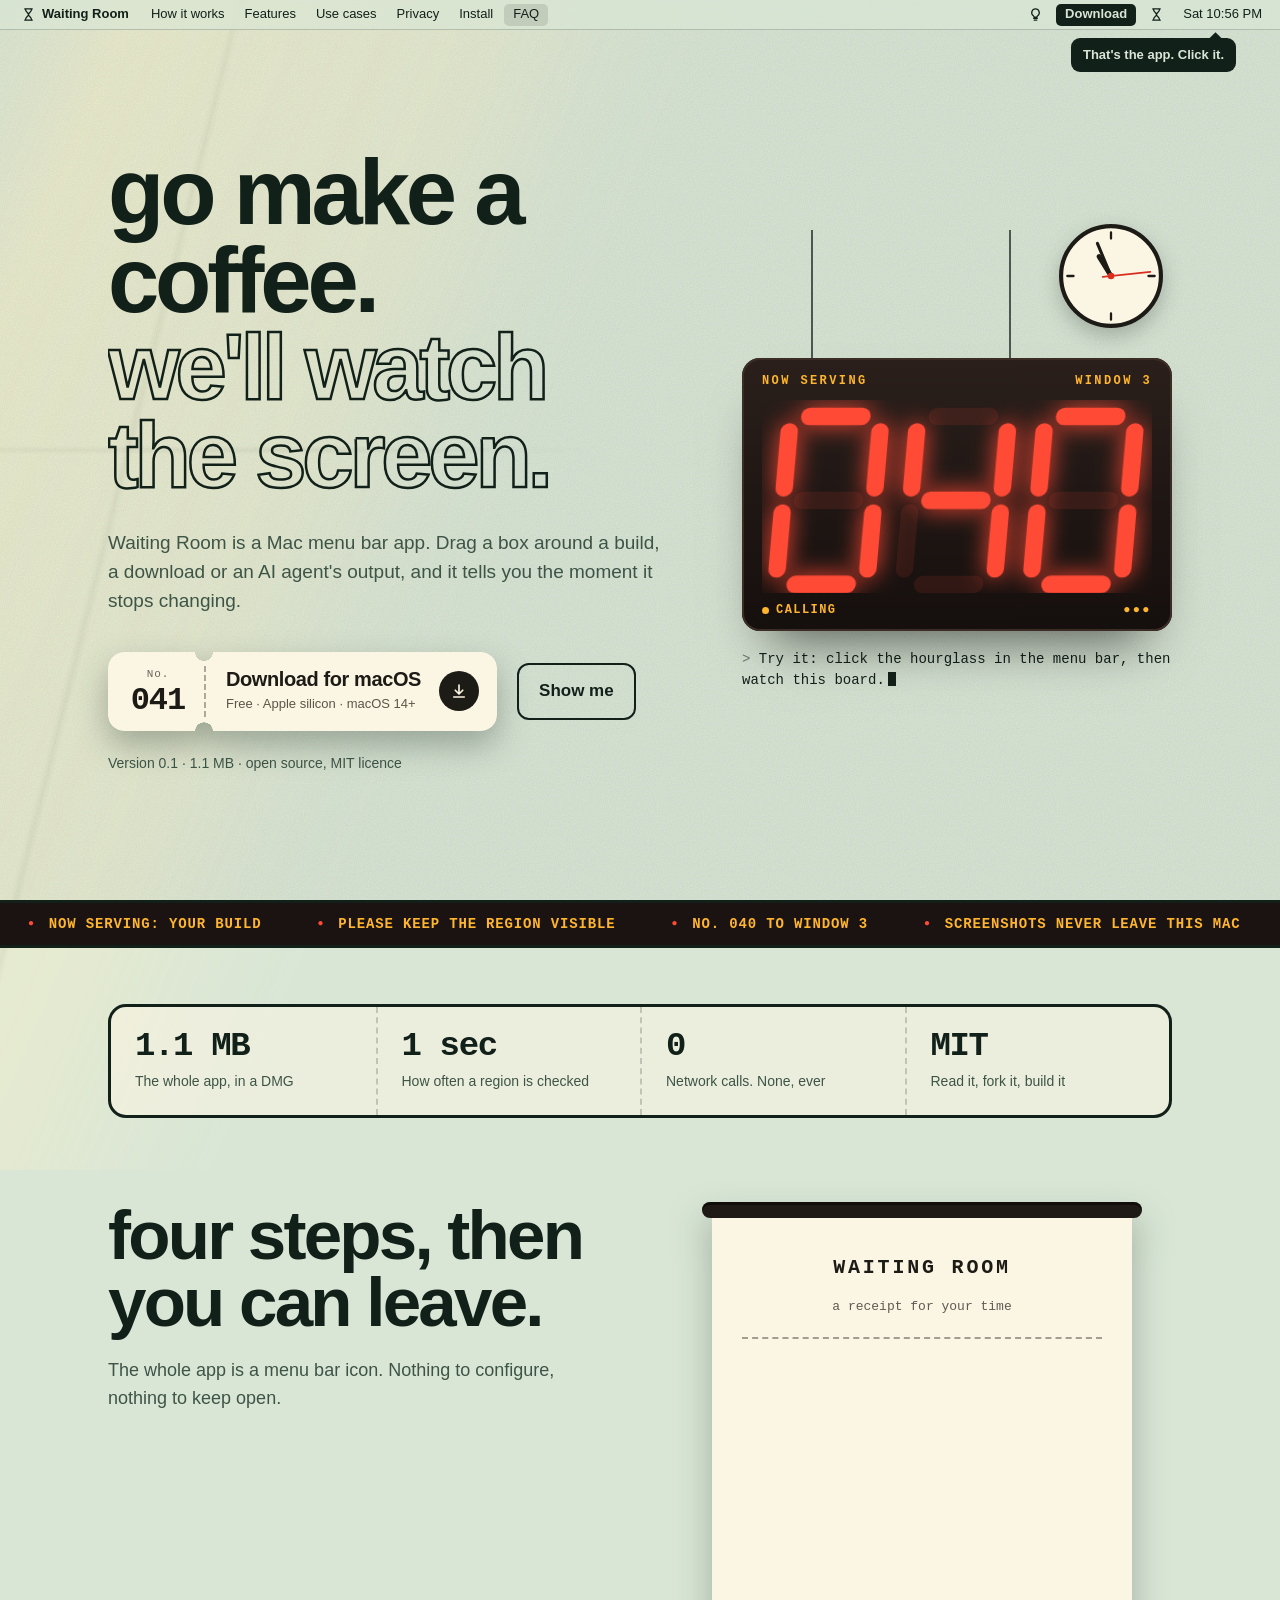
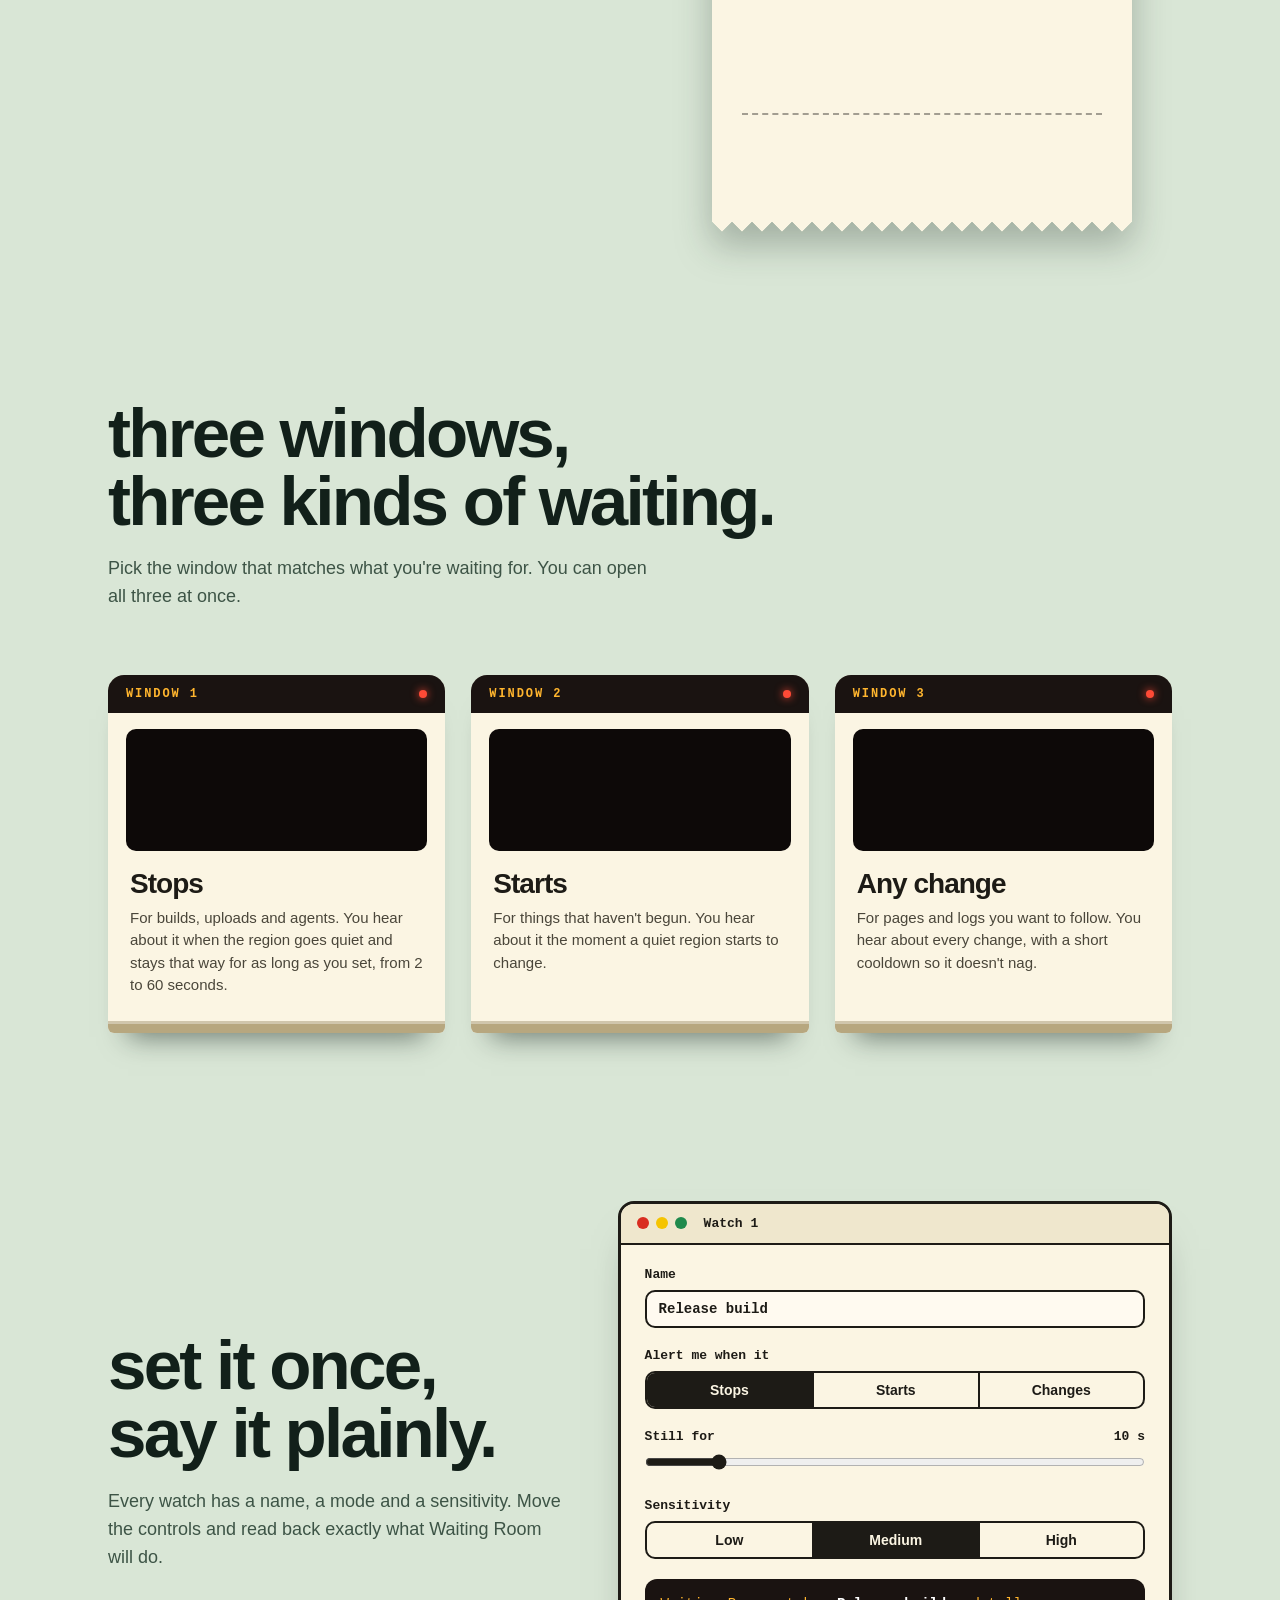
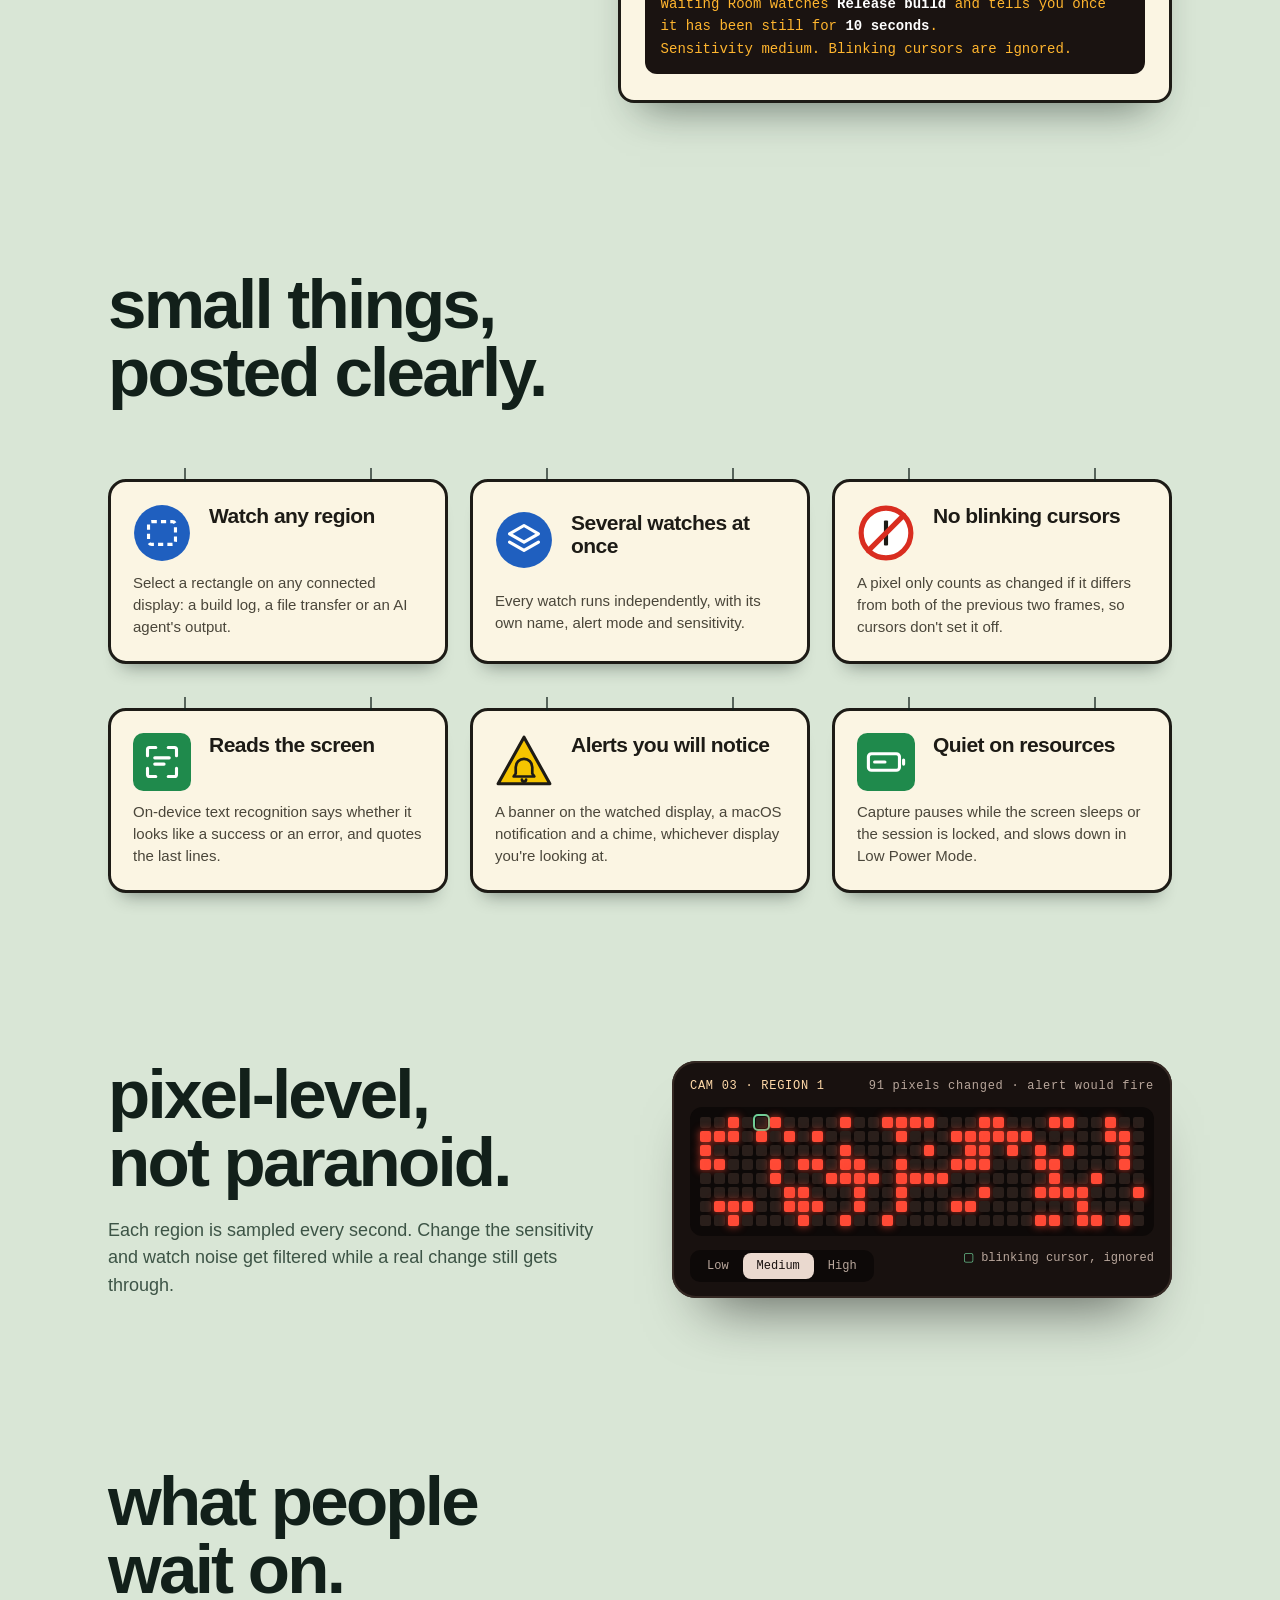
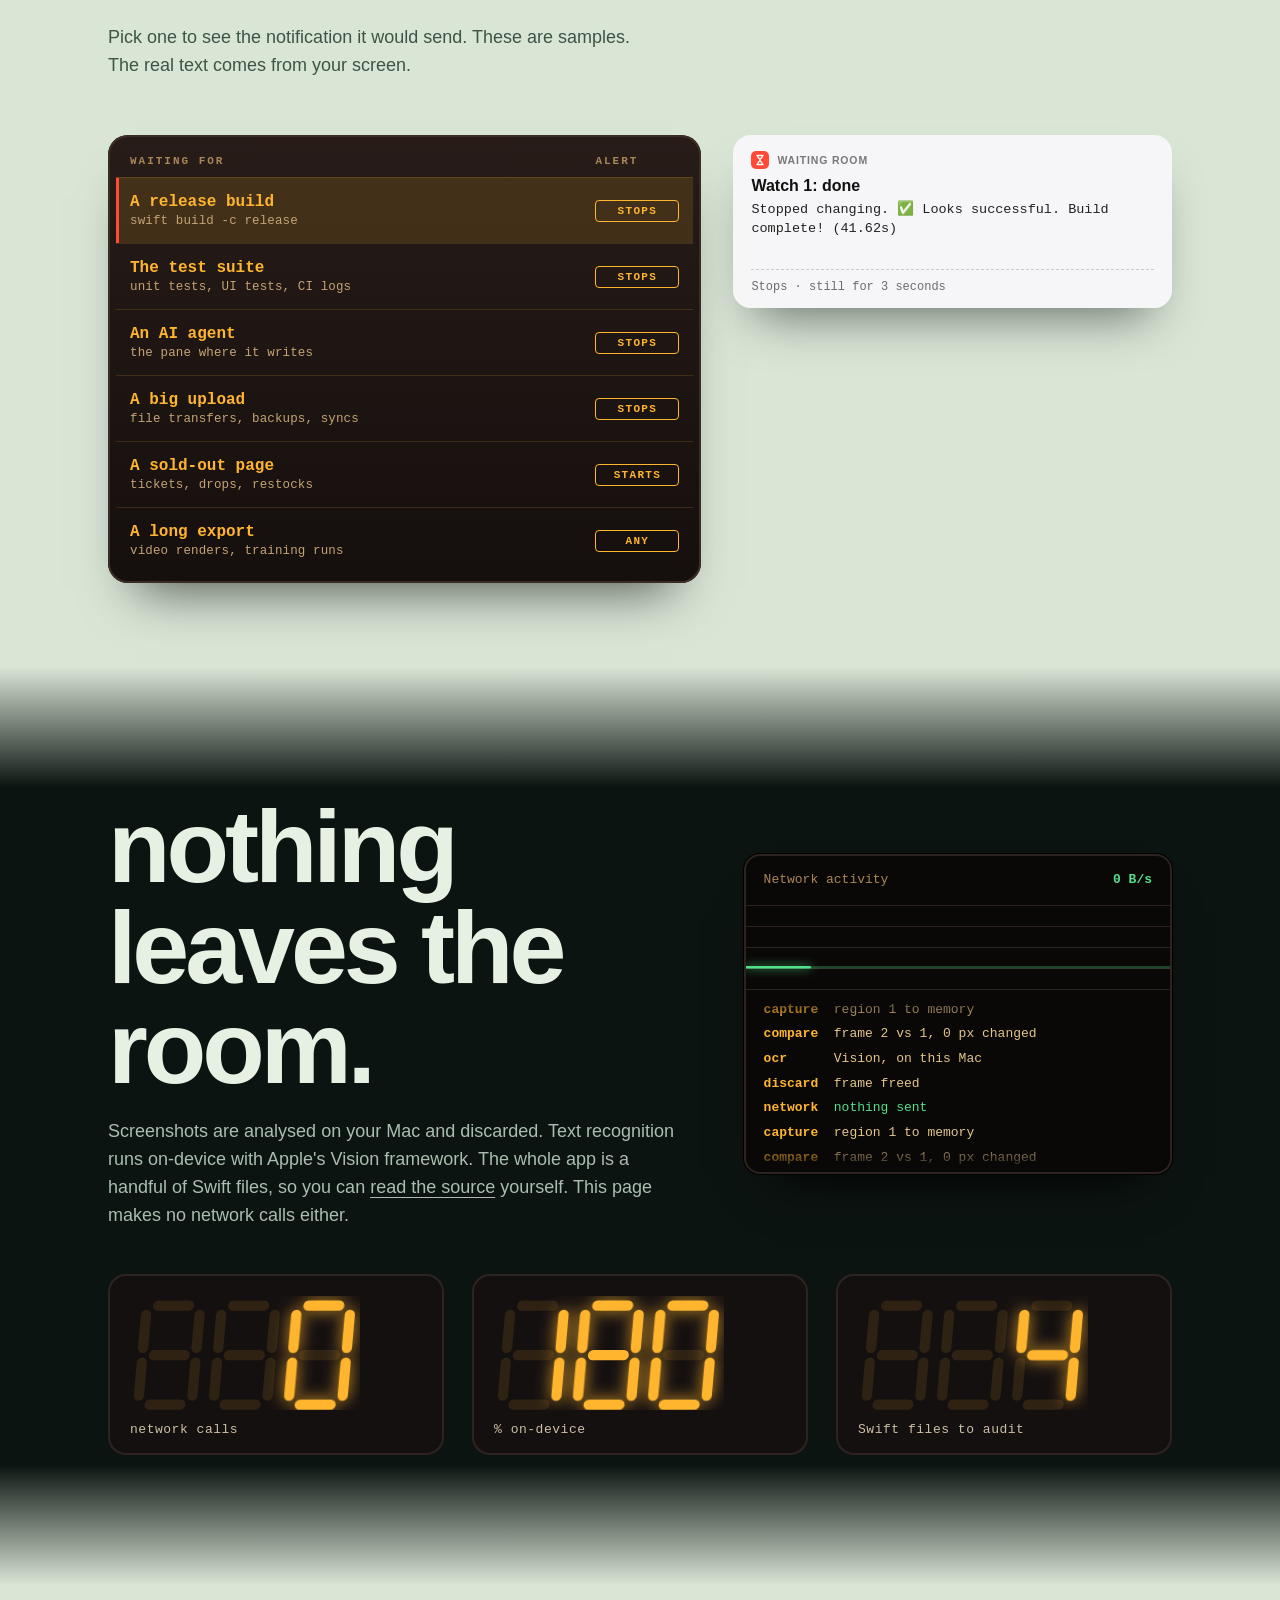
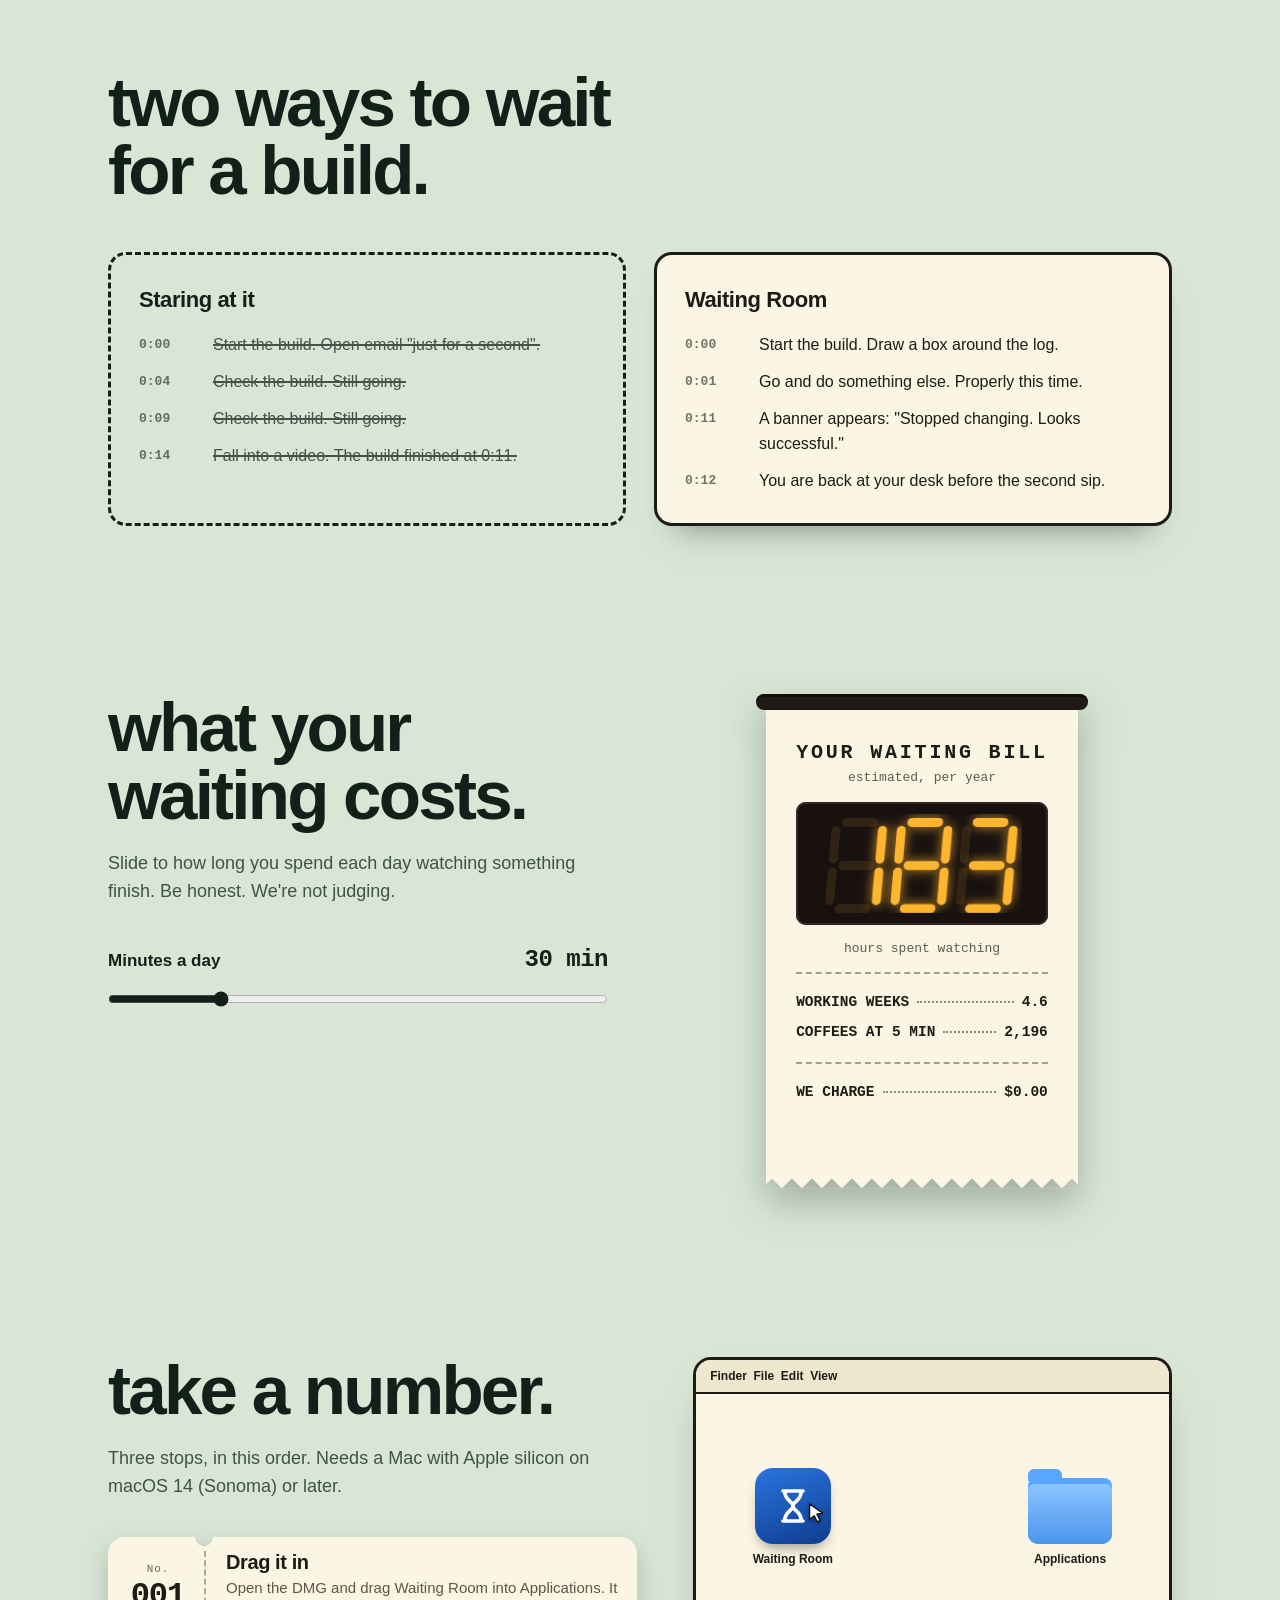
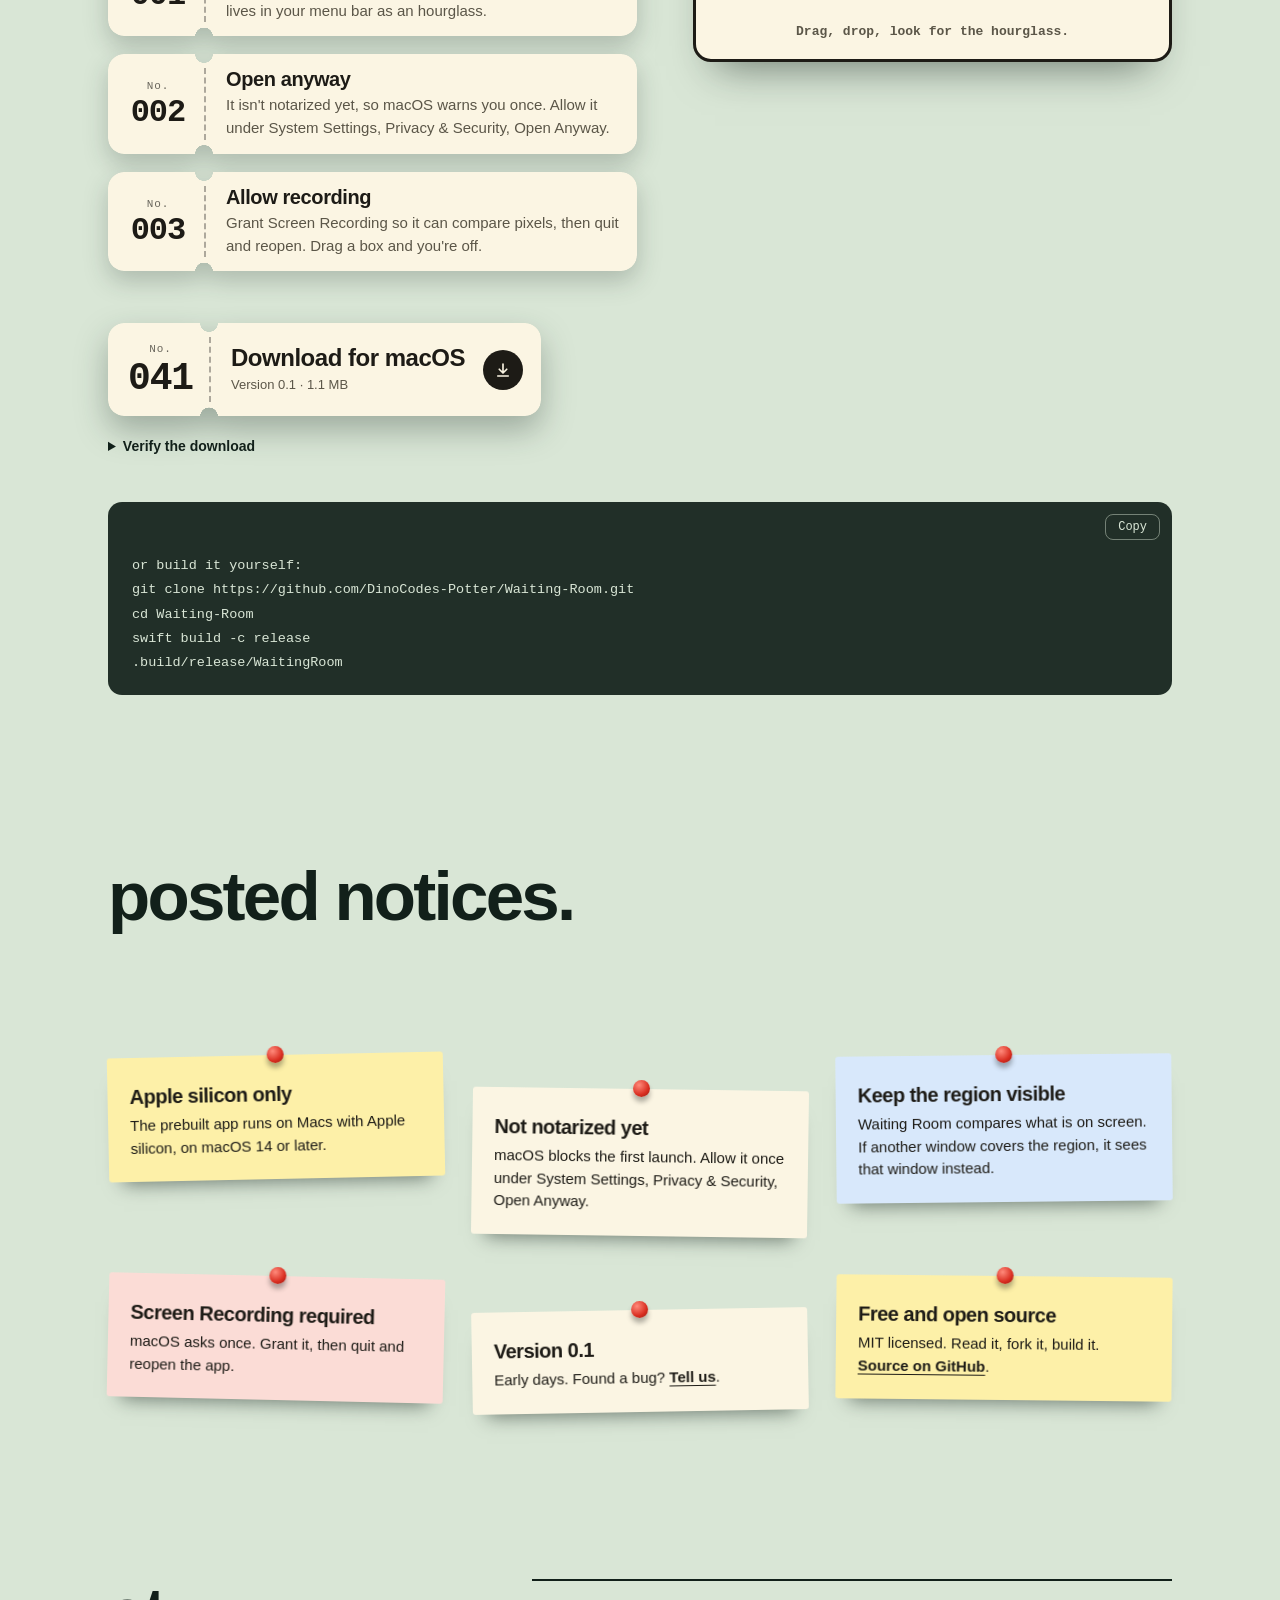
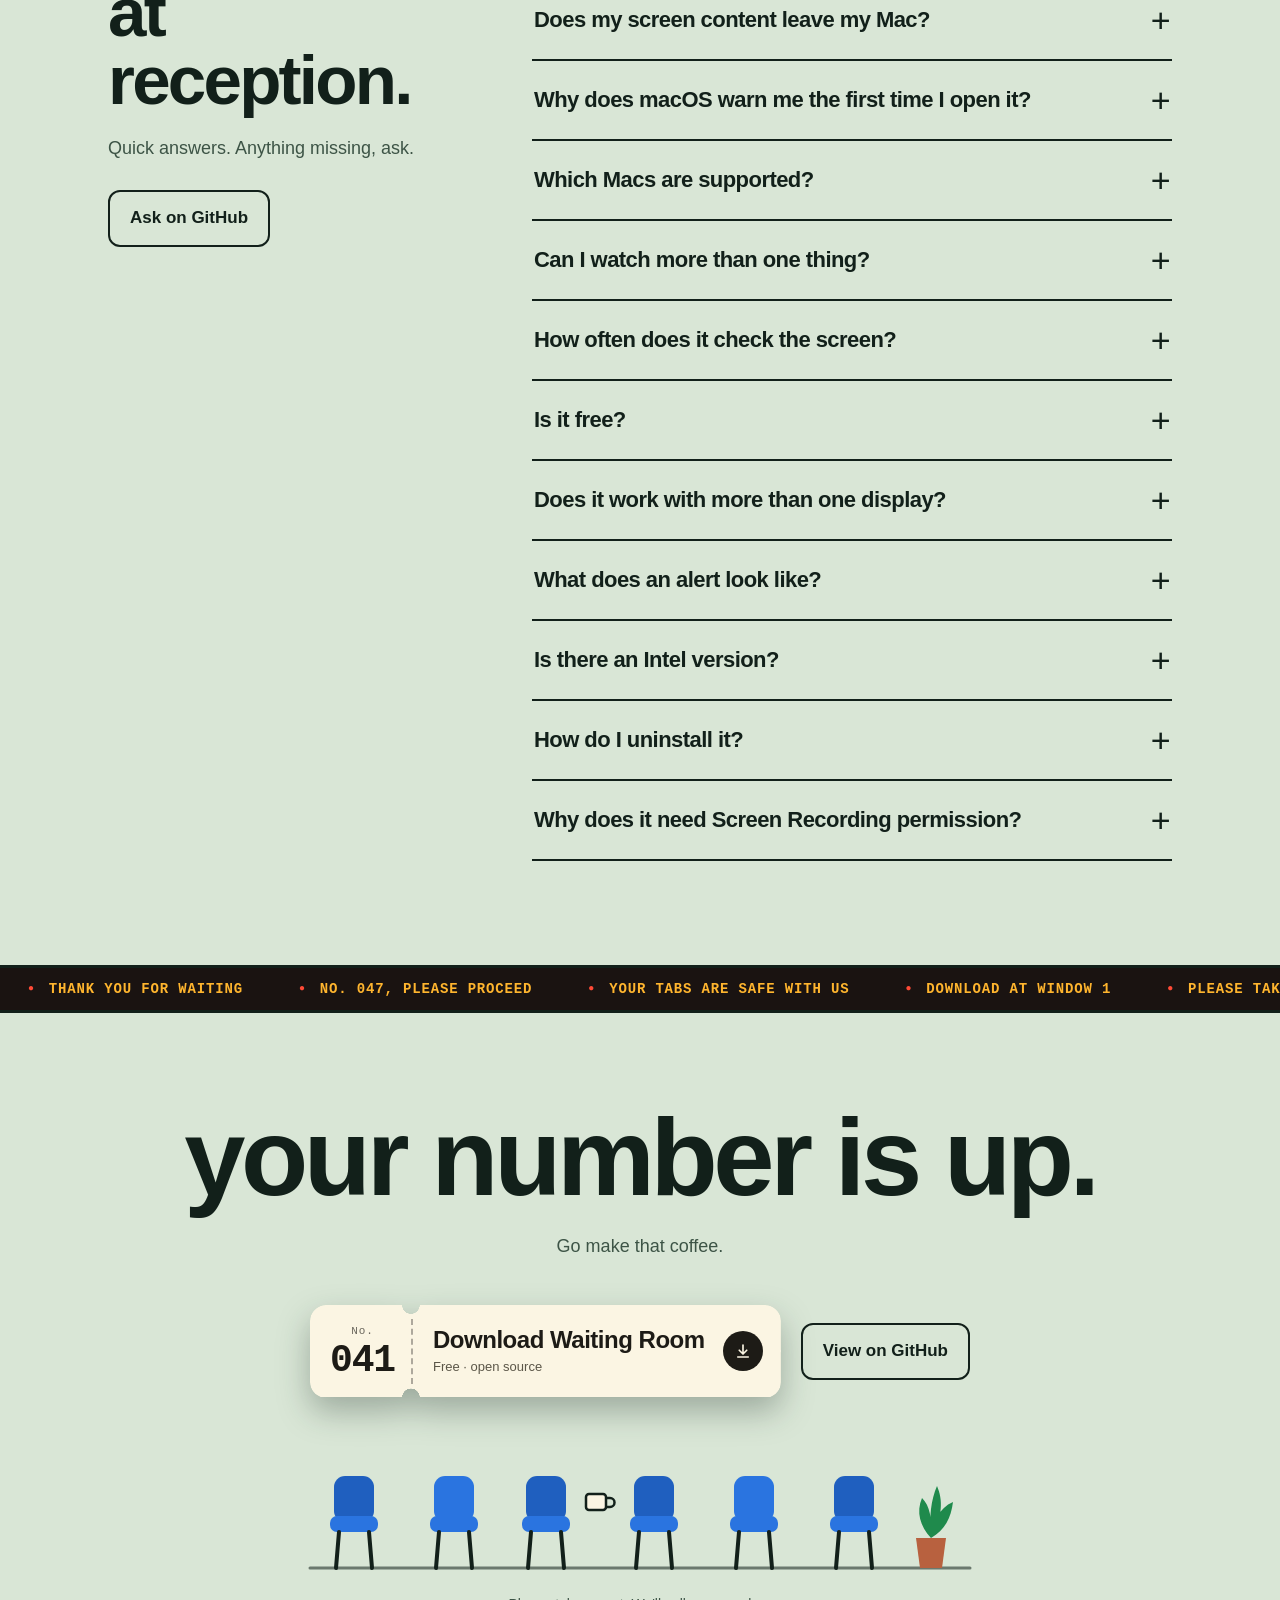
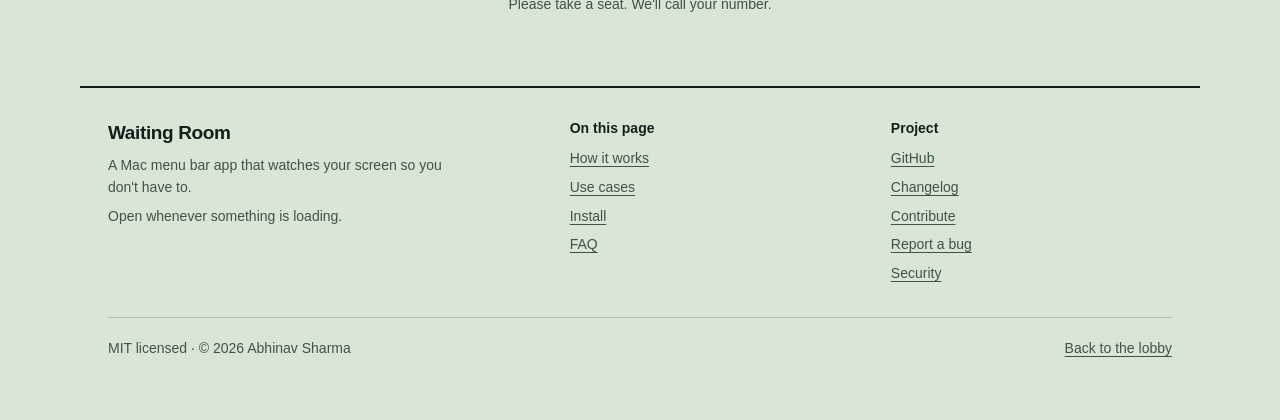
==== website/index.html @ da097191 "Website: tighter spacing, install and privacy animations, scroll reveals, dust motes, FAQ side layou" ====
<!DOCTYPE html>
<html lang="en">
<head>
<meta charset="utf-8">
<meta name="viewport" content="width=device-width, initial-scale=1, viewport-fit=cover">
<title>Waiting Room: a Mac app that watches your screen so you don't have to</title>
<meta name="description" content="Waiting Room is a macOS menu bar app. Drag a box around a build, a download or an AI agent's output and it tells you the moment it stops changing. Free, open source and fully on-device.">
<meta name="theme-color" content="#d9e6d6">
<meta property="og:title" content="Waiting Room">
<meta property="og:description" content="Go make a coffee. We'll watch the screen.">
<meta property="og:type" content="website">
<meta property="og:url" content="https://dinocodes-potter.github.io/Waiting-Room/">
<meta name="twitter:card" content="summary">
<link rel="icon" href="favicon.svg" type="image/svg+xml">
<script>var d=document.documentElement,l;d.classList.add('js');try{l=localStorage.getItem('wr-lights')}catch(e){}if(!l)l=matchMedia('(prefers-color-scheme: dark)').matches?'off':'on';d.dataset.lights=l</script>
<style>
/* ------------------------------------------------------------------
   Waiting Room. The page is a waiting room: menu bar on top, a board
   on the wall, a ticket to take. System fonts only, nothing external.
------------------------------------------------------------------- */
:root{
  --sans:"Helvetica Neue",Helvetica,Arial,system-ui,sans-serif;
  --mono:ui-monospace,"SF Mono",Menlo,Consolas,monospace;
  --paper:#fbf5e3;--paper-ink:#1d1b16;--panel:#1a1311;
  --led:#ff4a36;--amber:#ffb52e;
  --red:#d92d20;--blue:#1f5fbf;--green:#1f8a4c;--yellow:#f5c400;
  --wall:#d9e6d6;--wall2:#c9dcc6;--ink:#12201a;--mut:#3d5446;--line:rgba(18,32,26,.2);--night:#0c1411;
  color-scheme:light;
}
:root[data-lights="off"]{--wall:#0f1914;--wall2:#15231c;--ink:#e6f0e3;--mut:#a3b8aa;--line:rgba(230,240,227,.2);--night:#080e0b;color-scheme:dark}
*{box-sizing:border-box;margin:0}
[hidden]{display:none!important}
html{scroll-behavior:smooth;scroll-padding-top:56px}
body{background:var(--wall);color:var(--ink);font:400 17px/1.55 var(--sans);-webkit-font-smoothing:antialiased;overflow-x:hidden;transition:background .7s ease,color .7s ease}
a{color:inherit;text-decoration:none}
button{font:inherit;color:inherit}
:focus-visible{outline:3px solid var(--blue);outline-offset:3px;border-radius:6px}
:root[data-lights="off"] :focus-visible{outline-color:var(--amber)}
.wrap{max-width:1120px;margin:0 auto;padding:0 28px}
.mono{font-family:var(--mono)}
main{position:relative;z-index:1}
.skip{position:absolute;left:12px;top:-60px;z-index:2000;background:var(--ink);color:var(--wall);padding:10px 14px;border-radius:8px}
.skip:focus{top:40px}

/* daylight drifting across the wall as you scroll */
.sun{position:fixed;left:-30%;top:-30%;width:160%;height:160%;z-index:0;pointer-events:none;opacity:.85;will-change:transform;
  transform:translate3d(var(--sx,-30vw),var(--sy,0),0) skewX(-14deg);
  background:linear-gradient(100deg,transparent 30%,rgba(255,243,196,.55) 42%,rgba(255,243,196,.34) 58%,transparent 70%),
             linear-gradient(90deg,transparent 49.7%,rgba(18,32,26,.1) 50%,transparent 50.3%),
             linear-gradient(0deg,transparent 49.7%,rgba(18,32,26,.1) 50%,transparent 50.3%);
  -webkit-mask-image:linear-gradient(100deg,transparent 30%,#000 42%,#000 58%,transparent 70%);mask-image:linear-gradient(100deg,transparent 30%,#000 42%,#000 58%,transparent 70%);
  transition:opacity .7s}
:root[data-lights="off"] .sun{opacity:0}

/* ---------- menu bar (the site header is a Mac menu bar) ---------- */
.mbar{position:fixed;inset:0 0 auto;z-index:900;height:calc(30px + env(safe-area-inset-top,0px));padding:env(safe-area-inset-top,0px) 12px 0;display:flex;align-items:center;justify-content:space-between;gap:12px;font-size:13px;
  background:color-mix(in srgb,var(--wall) 74%,transparent);-webkit-backdrop-filter:blur(18px) saturate(1.4);backdrop-filter:blur(18px) saturate(1.4);border-bottom:1px solid var(--line);transition:background .7s}
.mbar__l,.mbar__r{display:flex;align-items:center;gap:4px}
.mbar__nav{display:flex;gap:2px}
.mbar a,.mbar button{display:inline-flex;align-items:center;gap:6px;height:22px;padding:0 9px;border:0;border-radius:5px;background:none;cursor:pointer;white-space:nowrap}
.mbar a:hover,.mbar button:hover{background:color-mix(in srgb,var(--ink) 12%,transparent)}
.mbar a.act{background:color-mix(in srgb,var(--ink) 12%,transparent)}
.mbar b{font-weight:700}
.mbar svg{width:15px;height:15px;fill:none;stroke:currentColor;stroke-width:2;stroke-linecap:round;stroke-linejoin:round}
.mbar .mbar__dl{background:var(--ink);color:var(--wall);font-weight:600}
.mbar .mbar__dl:hover{background:var(--ink);opacity:.86}
.mbar time{padding:0 6px;font-variant-numeric:tabular-nums}
.mbx{position:relative}
.mbx.ring{animation:ring 1.6s ease-out infinite}
@keyframes ring{0%{box-shadow:0 0 0 0 rgba(217,45,32,.6)}100%{box-shadow:0 0 0 14px rgba(217,45,32,0)}}
.mbx .badge{position:absolute;right:3px;top:2px;width:7px;height:7px;border-radius:50%;background:var(--led);display:none}
.mbx.alert .badge{display:block;animation:pulse 1s ease-in-out 4}
@keyframes pulse{50%{transform:scale(1.7);opacity:.5}}
.tip{position:fixed;z-index:899;top:38px;right:44px;background:var(--ink);color:var(--wall);font-size:13px;font-weight:600;padding:7px 12px;border-radius:9px;pointer-events:none;animation:bob 1.7s ease-in-out infinite;max-width:calc(100vw - 24px)}
.tip::before{content:"";position:absolute;right:16px;top:-4px;width:9px;height:9px;background:var(--ink);transform:rotate(45deg)}
@keyframes bob{50%{transform:translateY(4px)}}

/* ---------- hero ---------- */
.hero{position:relative;min-height:100svh;display:flex;align-items:center;padding:96px 0 72px}
.hero__grid{display:grid;grid-template-columns:minmax(0,1.12fr) minmax(0,.88fr);gap:56px;align-items:center;width:100%}
h1{font-weight:800;font-size:clamp(46px,7.2vw,104px);line-height:.95;letter-spacing:-.045em}
.ln{display:block;overflow:hidden;padding-bottom:.14em;margin-bottom:-.14em}
.ln>span{display:block;transform:translateY(108%);animation:lnUp 1.05s cubic-bezier(.2,.7,.1,1) .1s forwards}
.ln:nth-child(2)>span{animation-delay:.28s;-webkit-text-stroke:2.5px var(--ink);color:transparent;padding-right:.05em}
@supports not (-webkit-text-stroke:1px #000){.ln:nth-child(2)>span{color:var(--mut)}}
@keyframes lnUp{to{transform:none}}
.lead{max-width:30em;margin-top:28px;font-size:19px;color:var(--mut)}
.hero__cta{display:flex;flex-wrap:wrap;gap:18px 20px;align-items:center;margin-top:36px}
.fine{margin-top:22px;font-size:14px;color:var(--mut)}
.btn{display:inline-flex;align-items:center;gap:8px;padding:13px 20px;border-radius:12px;border:2px solid var(--ink);background:transparent;font-weight:600;cursor:pointer;transition:background .2s,color .2s,transform .2s}
.btn:hover{background:var(--ink);color:var(--wall);transform:translateY(-1px)}

/* the ticket: the download button */
.ticket{position:relative;display:inline-flex;align-items:stretch;color:var(--paper-ink);filter:drop-shadow(0 14px 16px rgba(18,32,26,.3));transition:transform .35s cubic-bezier(.2,.8,.2,1);text-align:left}
a.ticket:hover{transform:translateY(-3px) rotate(-.7deg)}
a.ticket:active{transform:translateY(0) scale(.98)}
.ticket__stub,.ticket__main{position:relative;background:var(--paper)}
.ticket__stub{display:grid;align-content:center;justify-items:center;gap:2px;min-width:96px;padding:14px 16px 14px 20px;border-radius:16px 0 0 16px;font-family:var(--mono);
  -webkit-mask:radial-gradient(circle 9px at 100% 0,#0000 97%,#000) top/100% 51% no-repeat,radial-gradient(circle 9px at 100% 100%,#0000 97%,#000) bottom/100% 51% no-repeat;
  mask:radial-gradient(circle 9px at 100% 0,#0000 97%,#000) top/100% 51% no-repeat,radial-gradient(circle 9px at 100% 100%,#0000 97%,#000) bottom/100% 51% no-repeat}
.ticket__stub small{font-size:11px;letter-spacing:.08em;opacity:.65}
.ticket__stub b{font-size:32px;line-height:1;letter-spacing:-.03em;font-weight:700}
.ticket__main{display:flex;align-items:center;gap:18px;padding:14px 18px 14px 22px;border-radius:0 16px 16px 0;
  -webkit-mask:radial-gradient(circle 9px at 0 0,#0000 97%,#000) top/100% 51% no-repeat,radial-gradient(circle 9px at 0 100%,#0000 97%,#000) bottom/100% 51% no-repeat;
  mask:radial-gradient(circle 9px at 0 0,#0000 97%,#000) top/100% 51% no-repeat,radial-gradient(circle 9px at 0 100%,#0000 97%,#000) bottom/100% 51% no-repeat}
.ticket__main::before{content:"";position:absolute;left:0;top:14px;bottom:14px;border-left:2px dashed rgba(29,27,22,.35)}
.ticket__main strong{display:block;font-size:20px;line-height:1.15;font-weight:700;letter-spacing:-.02em}
.ticket__main small{display:block;margin-top:3px;font-size:13px;color:#5b5648}
.ticket__go{flex:none;width:40px;height:40px;border-radius:50%;background:var(--paper-ink);color:var(--paper);display:grid;place-items:center;transition:transform .3s}
a.ticket:hover .ticket__go{transform:translateX(3px)}
.ticket__go svg{width:18px;height:18px;fill:none;stroke:currentColor;stroke-width:2.2;stroke-linecap:round;stroke-linejoin:round}
.ticket.torn .ticket__stub{animation:tear 1.1s cubic-bezier(.3,.7,.3,1) forwards}
@keyframes tear{0%{transform:none;opacity:1}35%{transform:translate(-10px,6px) rotate(-6deg)}100%{transform:translate(-46px,70px) rotate(-22deg);opacity:0}}
.ticket.fresh .ticket__stub{animation:fresh .6s ease both}
@keyframes fresh{from{opacity:0;transform:translateX(24px)}to{opacity:1;transform:none}}
.ticket--lg strong{font-size:24px}
.ticket--lg .ticket__stub b{font-size:38px}
.ticket--lg .ticket__stub,.ticket--lg .ticket__main{padding-top:18px;padding-bottom:18px}
.ticket--static{filter:drop-shadow(0 10px 12px rgba(18,32,26,.22))}

/* the room: clock and the Now Serving board */
.room{position:relative;padding-top:128px;max-width:430px;margin-left:auto;width:100%}
.cords{position:absolute;inset:0 0 auto;height:130px;pointer-events:none}
.cords i{position:absolute;top:0;bottom:-2px;width:2px;background:color-mix(in srgb,var(--ink) 70%,transparent)}
.cords i:nth-child(1){left:16%}.cords i:nth-child(2){left:62%}
.clock{position:absolute;right:2%;top:-6px;width:104px;height:104px;filter:drop-shadow(0 8px 10px rgba(18,32,26,.25))}
.clock .hand{transform-box:view-box;transform-origin:50px 50px}
#hs{transition:transform .25s cubic-bezier(.4,2.2,.5,1)}
.board{position:relative;padding:16px 20px 14px;border-radius:18px;background:linear-gradient(#2a1f1b,#150f0d);box-shadow:0 34px 50px -26px rgba(0,0,0,.6),inset 0 0 0 2px #3b2c26,inset 0 2px 0 rgba(255,255,255,.08);color:var(--amber);transition:box-shadow .7s}
:root[data-lights="off"] .board{box-shadow:0 0 90px -10px rgba(255,74,54,.45),0 34px 50px -26px rgba(0,0,0,.8),inset 0 0 0 2px #3b2c26}
.board__row{display:flex;justify-content:space-between;align-items:center;font:600 12px var(--mono);letter-spacing:.2em}
.board .seg{display:block;width:100%;margin:12px 0 10px}
.board__state{display:inline-flex;align-items:center;gap:7px;letter-spacing:.12em}
.board__state i{width:7px;height:7px;border-radius:50%;background:var(--amber);opacity:.35}
.board.live .board__state i{opacity:1;animation:pulse2 .9s ease-in-out infinite}
@keyframes pulse2{50%{opacity:.25}}
.seg rect{fill:var(--led);opacity:.11;transition:opacity .06s}
.seg rect.on{opacity:1;filter:drop-shadow(0 0 6px var(--led))}
.coach{margin-top:18px;min-height:3.2em;font:500 14px/1.5 var(--mono);color:var(--ink)}
.coach::before{content:"> ";opacity:.55}
.coach::after{content:"";display:inline-block;width:.55em;height:1.05em;margin-left:3px;background:var(--ink);vertical-align:-.15em;animation:blink 1.1s steps(1) infinite}
@keyframes blink{50%{opacity:0}}

/* ---------- sections ---------- */
.sec{padding:84px 0}
h2{font-weight:800;font-size:clamp(36px,5.4vw,76px);line-height:.98;letter-spacing:-.04em}
.sub{margin-top:20px;max-width:30em;color:var(--mut);font-size:18px}
.split{display:grid;grid-template-columns:minmax(0,1fr) minmax(0,1fr);gap:64px;align-items:start}

/* receipt */
.slot{position:relative;height:16px;border-radius:8px;background:#201a17;box-shadow:inset 0 3px 0 rgba(0,0,0,.5);margin:0 -10px;z-index:2}
.receipt-wrap{position:relative;max-width:420px;margin:0 auto;filter:drop-shadow(0 18px 18px rgba(18,32,26,.28))}
.receipt{position:relative;margin-top:-6px;padding:34px 30px 46px;background:var(--paper);color:var(--paper-ink);font:14.5px/1.5 var(--mono);
  -webkit-mask:conic-gradient(from -45deg at bottom,#0000,#000 1deg 89deg,#0000 90deg) 50%/20px 100%;mask:conic-gradient(from -45deg at bottom,#0000,#000 1deg 89deg,#0000 90deg) 50%/20px 100%}
.receipt h3{font-size:20px;font-weight:700;letter-spacing:.14em;text-align:center}
.receipt .rsub{text-align:center;font-size:13px;opacity:.7;margin-bottom:14px}
.receipt hr{border:0;border-top:2px dashed rgba(29,27,22,.4);margin:14px 0}
.rl{display:grid;grid-template-columns:2.2em 1fr;gap:0 4px;padding:7px 0}
.rl b{font-weight:700}
.rl strong{display:block;font-weight:700;letter-spacing:.02em}
.rl span{display:block;opacity:.8;font-size:13.5px}
.tot{display:flex;align-items:baseline;gap:8px;font-weight:700}
.tot i{flex:1;border-bottom:2px dotted rgba(29,27,22,.5);transform:translateY(-3px)}
.thx{text-align:center;margin-top:16px;font-size:13px;letter-spacing:.1em}
.js .rl,.js .tot,.js .thx{clip-path:inset(0 0 100% 0);transition:clip-path .3s steps(7,end)}
.js .rl.on,.js .tot.on,.js .thx.on,.reveal-all .rl,.reveal-all .tot,.reveal-all .thx{clip-path:inset(0)}

/* signs: ISO safety pictograms, hung on the wall */
.signs{display:grid;grid-template-columns:repeat(3,minmax(0,1fr));gap:44px 22px;margin-top:72px}
.sg{position:relative;display:grid;grid-template-columns:auto 1fr;gap:6px 18px;align-items:center;padding:22px 22px 24px;background:var(--paper);color:var(--paper-ink);border:3px solid var(--paper-ink);border-radius:18px;box-shadow:0 16px 18px -14px rgba(18,32,26,.45);transform-origin:50% 0}
.sg::before,.sg::after{content:"";position:absolute;top:-14px;width:2px;height:14px;background:color-mix(in srgb,var(--ink) 65%,transparent)}
.sg::before{left:22%}.sg::after{right:22%}
.sg svg{width:58px;height:58px;grid-row:span 2}
.sg h3{font-size:21px;line-height:1.1;font-weight:800;letter-spacing:-.025em;align-self:end}
.sg p{grid-column:1/-1;font-size:15px;line-height:1.45;color:#4a463a;margin-top:4px}
.js .sg{opacity:0}
.js .sg.in{animation:hang 1.1s cubic-bezier(.2,.7,.2,1) var(--d,0s) both}
.reveal-all .sg{opacity:1;animation:none}
@keyframes hang{0%{opacity:0;transform:rotate(-3.5deg) translateY(-22px)}45%{opacity:1}62%{transform:rotate(1.1deg)}82%{transform:rotate(-.4deg)}100%{opacity:1;transform:none}}

/* the camera: frame difference */
.cam{padding:18px 18px 16px;border-radius:24px;background:#18110f;color:#ead9cf;box-shadow:0 40px 60px -34px rgba(0,0,0,.6),inset 0 0 0 2px #342823}
.cam__bar{display:flex;justify-content:space-between;align-items:center;gap:12px;font:12px var(--mono);letter-spacing:.06em;color:#b9a79c}
.cam__bar b{color:#ffd9a8;font-weight:500}
#px{display:grid;grid-template-columns:repeat(32,1fr);gap:3px;margin:14px 0;padding:10px;border-radius:12px;background:#0d0908}
#px div{aspect-ratio:1;border-radius:2px;background:#2a1f1b;transition:background .2s,box-shadow .2s}
#px div.hot{background:var(--led);box-shadow:0 0 8px rgba(255,74,54,.8)}
#px div.ign{outline:2px solid #6fcf97;outline-offset:1px}
.seg2{display:inline-flex;background:#0d0908;border-radius:10px;padding:3px}
.seg2 button{border:0;background:none;color:#b9a79c;padding:6px 14px;border-radius:8px;font:12px var(--mono);cursor:pointer;transition:.2s}
.seg2 button.on{background:#ead9cf;color:#18110f}
.cam__ft{display:flex;justify-content:space-between;gap:12px;flex-wrap:wrap;font:12px var(--mono);color:#b9a79c}

/* lights-off room for privacy */
.night{position:relative;color:#e6f0e3;padding:130px 0;background:linear-gradient(180deg,var(--wall) 0,var(--night) 120px,var(--night) calc(100% - 120px),var(--wall) 100%);transition:background .7s}
.night h2{max-width:11em;font-size:clamp(44px,8vw,116px)}
.night .sub{color:#a9bdb0;max-width:34em}
.night a{text-decoration:underline;text-underline-offset:.2em}
.stats{display:grid;grid-template-columns:repeat(3,minmax(0,1fr));gap:28px;margin-top:44px}
.stat{padding:22px 22px 18px;border-radius:18px;background:#151010;box-shadow:inset 0 0 0 2px #2d2320}
.stat .seg{--led:var(--amber);display:block;width:100%;max-width:230px}
.stat .seg rect.on{filter:drop-shadow(0 0 7px rgba(255,181,46,.85))}
.stat span{display:block;margin-top:12px;font:500 13px var(--mono);color:#cdbfa7;letter-spacing:.04em}

/* take a number */
.tk{display:grid;gap:18px;margin-top:36px;max-width:640px}
.tk .ticket__main{flex:1}
.tk p{font-size:15px;color:#5b5648;margin-top:2px}
.take__go{display:flex;flex-wrap:wrap;align-items:center;gap:22px;margin-top:52px}
.pre{position:relative;margin-top:44px;padding:52px 24px 20px;white-space:pre-wrap;word-break:break-all;border-radius:14px;background:color-mix(in srgb,var(--ink) 92%,transparent);color:var(--wall);font:13.5px/1.8 var(--mono);overflow-x:auto}
.pre button{position:absolute;right:12px;top:12px;padding:5px 12px;border-radius:8px;border:1.5px solid color-mix(in srgb,var(--wall) 45%,transparent);background:none;font:12px var(--mono);cursor:pointer}
.pre button:hover{background:var(--wall);color:var(--ink)}
.verify{margin-top:20px;font-size:14px;color:var(--mut)}
.verify summary{cursor:pointer;font-weight:600;color:var(--ink)}
.verify code{display:block;margin-top:8px;font:12.5px var(--mono);word-break:break-all}

/* reception (faq) */
.faq{border-top:2px solid var(--ink)}
.faq details{border-bottom:2px solid var(--ink)}
.faq summary{display:flex;justify-content:space-between;align-items:center;gap:20px;padding:22px 2px;cursor:pointer;list-style:none;font-size:22px;font-weight:700;letter-spacing:-.025em;line-height:1.2}
.faq summary::-webkit-details-marker{display:none}
.faq summary::after{content:"+";font:400 34px/1 var(--sans);transition:transform .3s}
.faq details[open] summary::after{transform:rotate(45deg)}
.faq p{padding:0 2px 24px;max-width:36em;color:var(--mut)}

/* the end */
.final{text-align:center;padding:90px 0 70px}
.final h2{font-size:clamp(44px,8.6vw,124px);margin:0 auto;max-width:9em}
.final .sub{margin:22px auto 0}
.final .hero__cta{justify-content:center;margin-top:44px}
footer{padding:0 0 48px;font-size:14px;color:var(--mut)}
.foot{display:grid;grid-template-columns:1.5fr 1fr 1fr;gap:32px 40px;border-top:2px solid var(--ink);padding-top:30px}
.foot b{display:block;color:var(--ink);font-size:19px;letter-spacing:-.02em}
.foot p{margin-top:8px;max-width:25em}
.foot ul{list-style:none;padding:0;display:grid;gap:7px}
.foot h4{font-size:14px;font-weight:700;color:var(--ink);margin-bottom:9px}
.foot a{text-decoration:underline;text-underline-offset:.2em}
.foot a:hover{color:var(--ink)}
.foot__legal{grid-column:1/-1;display:flex;flex-wrap:wrap;justify-content:space-between;gap:8px 24px;padding-top:20px;border-top:1px solid var(--line)}

/* ---------- the app, rendered over the page ---------- */
.pop{position:fixed;z-index:940;top:38px;right:10px;width:min(244px,calc(100vw - 20px));padding:6px;border-radius:12px;background:rgba(34,34,36,.95);-webkit-backdrop-filter:blur(18px);backdrop-filter:blur(18px);border:1px solid rgba(255,255,255,.12);color:#eee;font:13px var(--sans);box-shadow:0 18px 44px -10px rgba(0,0,0,.6);animation:pin .2s ease-out}
@keyframes pin{from{opacity:0;transform:translateY(-6px)}}
.ph{padding:6px 10px;font-size:11px;color:#9a978a;font-weight:600}
.it{padding:6px 10px;border-radius:6px;cursor:pointer}.it:hover{background:#ff6a52;color:#1b0f0b}.it.d{opacity:.4;cursor:default}.it.d:hover{background:none;color:inherit}
.it.ring{animation:ring2 1.5s ease-out infinite}
@keyframes ring2{0%{box-shadow:0 0 0 0 rgba(255,106,82,.8)}100%{box-shadow:0 0 0 12px rgba(255,106,82,0)}}
.sep{height:1px;background:rgba(255,255,255,.1);margin:5px 4px}
.lbl{padding:8px 10px 4px;font-size:11.5px;color:#aaa79a}.lbl b{color:#fff}
.sgc{display:flex;margin:0 6px;background:rgba(255,255,255,.08);border-radius:7px;padding:2px}
.sgc button{flex:1;border:0;background:none;color:#ddd;padding:5px 0;border-radius:5px;font:500 12px var(--sans);cursor:pointer}.sgc .on{background:rgba(255,255,255,.22);color:#fff}
.pop input[type=range]{width:calc(100% - 20px);margin:2px 10px;accent-color:#ff6a52}
.go{display:block;width:calc(100% - 12px);margin:10px 6px 4px;background:#ff6a52;color:#1b0f0b;border:0;border-radius:8px;padding:8px;font:700 13px var(--sans);cursor:pointer}
.go.ring{animation:ring2 1.5s ease-out infinite}
.wi{display:flex;align-items:center;gap:10px;padding:6px 10px}.wi span{flex:1}.wi small{display:block;color:#9a978a;font-size:11px}
.wi button{background:rgba(255,255,255,.12);border:0;color:#fff;border-radius:6px;padding:4px 10px;font:500 11.5px var(--sans);cursor:pointer}
.sel{position:fixed;inset:0;z-index:950;cursor:crosshair;touch-action:none;background:rgba(0,0,0,.45)}
.sel.drawing{background:none}
.selr{position:absolute;border:1.5px solid #fff;box-shadow:0 0 0 9999px rgba(0,0,0,.45)}
.selr b{position:absolute;right:0;bottom:-26px;background:#000;color:#fff;font:600 11px var(--sans);padding:3px 8px;border-radius:5px;white-space:nowrap}
.sh{position:absolute;left:50%;top:48px;transform:translateX(-50%);background:rgba(0,0,0,.75);color:#fff;font:500 13px var(--sans);padding:8px 16px;border-radius:9px;white-space:nowrap;max-width:calc(100vw - 24px);pointer-events:none}
.sh.er{background:#c0432e}
.wbox{position:absolute;z-index:40;pointer-events:none;border:2.5px dashed #ff6a52;border-radius:8px;background:rgba(255,106,82,.09);transition:border-color .3s,background .3s}
.wbox.hit{border-color:#3fbf7f;background:rgba(63,191,127,.1)}
.wbox em{position:absolute;left:-2px;top:-27px;background:#ff6a52;color:#1b0f0b;font:700 12px var(--sans);padding:4px 10px;border-radius:7px 7px 7px 0;white-space:nowrap;font-style:normal}
.wbox.hit em{background:#2f9e63;color:#fff}
.wbox u{position:absolute;right:8px;bottom:6px;text-decoration:none;color:#fff;font:600 11px var(--sans);background:rgba(0,0,0,.65);padding:3px 8px;border-radius:6px}
.note{position:fixed;z-index:930;top:42px;right:12px;width:min(340px,calc(100vw - 24px));padding:14px 16px 14px;border-radius:16px;background:rgba(246,246,248,.97);color:#111;box-shadow:0 22px 50px -12px rgba(0,0,0,.55);font-size:14px;line-height:1.4;transform:translateX(120%);transition:transform .55s cubic-bezier(.2,1,.3,1)}
.note.show{transform:none}
.note small{display:block;color:#777;font-size:10.5px;font-weight:700;letter-spacing:.07em}
.note strong{display:block;margin-top:2px;font-size:15px}
.note a{display:inline-block;margin-top:8px;font-weight:700;color:#b4281a;text-decoration:underline;text-underline-offset:.2em}
.note button{position:absolute;right:8px;top:6px;border:0;background:none;font-size:20px;color:#888;cursor:pointer;line-height:1}
.ghost{position:fixed;left:0;top:0;z-index:990;width:0;height:0;pointer-events:none;opacity:0}
.ghost svg{display:block;filter:drop-shadow(0 2px 3px rgba(0,0,0,.45))}
.ghost span{position:absolute;left:16px;top:18px;background:var(--ink);color:var(--wall);font:600 11px var(--sans);padding:3px 8px;border-radius:5px 8px 8px 8px;white-space:nowrap}
.ghost i{position:absolute;left:-14px;top:-14px;width:32px;height:32px;border-radius:50%;border:2px solid #ff6a52;opacity:0}
.ghost.tap i{animation:rp .55s ease-out}
@keyframes rp{from{opacity:.95;transform:scale(.3)}to{opacity:0;transform:scale(1.3)}}
.toast{position:fixed;z-index:960;left:50%;bottom:calc(20px + env(safe-area-inset-bottom,0px));width:min(440px,calc(100% - 28px));padding:16px 40px 16px 18px;background:var(--paper);color:var(--paper-ink);border-radius:6px 6px 0 0;box-shadow:0 20px 50px -14px rgba(0,0,0,.6);transform:translateX(-50%);animation:tin .6s cubic-bezier(.2,1,.3,1);
  -webkit-mask:conic-gradient(from -45deg at bottom,#0000,#000 1deg 89deg,#0000 90deg) 50%/16px 100%;mask:conic-gradient(from -45deg at bottom,#0000,#000 1deg 89deg,#0000 90deg) 50%/16px 100%;padding-bottom:24px}
.toast.out{opacity:0;transform:translate(-50%,16px);transition:opacity .3s,transform .3s}
@keyframes tin{from{opacity:0;transform:translate(-50%,40px)}}
.toast b{display:block;font:700 15px var(--mono)}
.toast span{display:block;margin-top:4px;font-size:14px;line-height:1.45;color:#4a463a}
.toast button{position:absolute;right:10px;top:8px;border:0;background:none;font-size:22px;line-height:1;cursor:pointer;color:#6b665a}


::selection{background:var(--led);color:#fff}
.grain{position:fixed;inset:0;z-index:0;pointer-events:none;opacity:.08;mix-blend-mode:multiply;background-image:url("data:image/svg+xml,%3Csvg xmlns='http://www.w3.org/2000/svg' width='200' height='200'%3E%3Cfilter id='n'%3E%3CfeTurbulence type='fractalNoise' baseFrequency='.85' numOctaves='2' stitchTiles='stitch'/%3E%3CfeColorMatrix values='0 0 0 0 0 0 0 0 0 0 0 0 0 0 0 0 0 0 .9 0'/%3E%3C/filter%3E%3Crect width='100%25' height='100%25' filter='url(%23n)'/%3E%3C/svg%3E")}
:root[data-lights="off"] .grain{mix-blend-mode:screen;opacity:.05}
.mbar::after{content:"";position:absolute;left:0;right:0;bottom:-1px;height:2px;background:var(--led);transform:scaleX(var(--p,0));transform-origin:0 50%}

/* windows: three kinds of waiting */
.wins{display:grid;grid-template-columns:repeat(3,minmax(0,1fr));gap:26px;margin-top:64px;--ps:paused}
.win{display:flex;flex-direction:column;border-radius:16px 16px 6px 6px;background:var(--paper);color:var(--paper-ink);box-shadow:0 24px 26px -20px rgba(18,32,26,.55);overflow:hidden}
.win.in{--ps:running}
.win__top{display:flex;justify-content:space-between;align-items:center;padding:12px 18px;background:#1a1311;color:var(--amber);font:600 12px var(--mono);letter-spacing:.16em}
.win__top i{width:8px;height:8px;border-radius:50%;background:var(--led);box-shadow:0 0 8px var(--led)}
.win__body{padding:18px 22px 24px;flex:1}
.win h3{font-size:28px;line-height:1.05;font-weight:800;letter-spacing:-.035em}
.win p{margin-top:8px;font-size:15px;line-height:1.5;color:#4a463a}
.win::after{content:"";display:block;height:12px;background:#b7a77f;box-shadow:inset 0 3px 0 rgba(255,255,255,.35)}
.mini{position:relative;height:122px;margin:16px 18px 0;border-radius:10px;background:#0d0908;overflow:hidden;font:11.5px var(--mono);color:#cdbfa7}
.mini .stage{position:absolute;inset:0;opacity:0;animation:stg 6s infinite;animation-play-state:var(--ps)}
@keyframes stg{0%{opacity:0}4%{opacity:1}92%{opacity:1}100%{opacity:0}}
.mini .lab{position:absolute;left:14px;bottom:10px;letter-spacing:.06em}
.mini .lab2{opacity:0}
.mini .bell{position:absolute;right:12px;top:10px;width:28px;height:28px;color:var(--amber);opacity:0;transform-origin:50% 12%}
.mini .bell svg{display:block;width:100%;height:100%;fill:none;stroke:currentColor;stroke-width:2;stroke-linecap:round;stroke-linejoin:round}
.m1 .track{position:absolute;left:14px;right:56px;top:30px;height:12px;border-radius:6px;background:#2a1f1b}
.m1 .track i{display:block;height:100%;width:0;border-radius:6px;background:var(--led);box-shadow:0 0 10px rgba(255,74,54,.6);animation:m1f 6s linear infinite;animation-play-state:var(--ps)}
@keyframes m1f{0%{width:0}46%{width:72%}100%{width:72%}}
.m1 .lab1{animation:labA 6s infinite;animation-play-state:var(--ps)}
.m1 .lab2{animation:labB 6s infinite;animation-play-state:var(--ps)}
@keyframes labA{0%,46%{opacity:1}47%,100%{opacity:0}}
@keyframes labB{0%,46%{opacity:0}47%,100%{opacity:1}}
.m1 .bell{animation:bellA 6s infinite;animation-play-state:var(--ps)}
@keyframes bellA{0%,74%{opacity:0;transform:scale(.4)}80%{opacity:1;transform:scale(1.25) rotate(-12deg)}85%{transform:scale(1) rotate(9deg)}90%,100%{opacity:1;transform:none}}
.m2 .lines{position:absolute;left:14px;right:56px;top:28px;display:grid;gap:9px}
.m2 .lines i{display:block;height:8px;width:0;border-radius:4px;background:#e7d7ca;animation:m2l 6s infinite;animation-play-state:var(--ps)}
.m2 .lines i:nth-child(1){--w:92%}.m2 .lines i:nth-child(2){--w:68%}.m2 .lines i:nth-child(3){--w:80%}
@keyframes m2l{0%,40%{width:0}52%,100%{width:var(--w)}}
.m2 .lab1{animation:labC 6s infinite;animation-play-state:var(--ps)}
.m2 .lab2{animation:labD 6s infinite;animation-play-state:var(--ps)}
@keyframes labC{0%,40%{opacity:1}41%,100%{opacity:0}}
@keyframes labD{0%,40%{opacity:0}41%,100%{opacity:1}}
.m2 .bell{animation:bellB 6s infinite;animation-play-state:var(--ps)}
@keyframes bellB{0%,42%{opacity:0;transform:scale(.4)}48%{opacity:1;transform:scale(1.25) rotate(-12deg)}53%{transform:scale(1) rotate(9deg)}58%,100%{opacity:1;transform:none}}
.m3 .eq{position:absolute;left:14px;right:56px;top:18px;height:62px;display:flex;align-items:flex-end;gap:6px}
.m3 .eq i{flex:1;height:30%;border-radius:3px;background:var(--led);box-shadow:0 0 8px rgba(255,74,54,.45);animation:eq 1s steps(5) infinite alternate;animation-play-state:var(--ps)}
.m3 .eq i:nth-child(2){animation-duration:1.3s}.m3 .eq i:nth-child(3){animation-duration:.8s}.m3 .eq i:nth-child(4){animation-duration:1.6s}.m3 .eq i:nth-child(5){animation-duration:1.1s}.m3 .eq i:nth-child(6){animation-duration:.9s}
@keyframes eq{to{height:100%}}
.m3 .bell{animation:bellC 2s infinite;animation-play-state:var(--ps)}
@keyframes bellC{0%{opacity:1;transform:rotate(0)}10%{opacity:1;transform:rotate(-16deg)}20%{opacity:1;transform:rotate(13deg)}30%{opacity:1;transform:rotate(-8deg)}42%,100%{opacity:1;transform:none}}

/* the queue: a departures board and the notification it sends */
.qb{display:grid;grid-template-columns:minmax(0,1.15fr) minmax(0,.85fr);gap:32px;margin-top:56px;align-items:start}
.board2{padding:8px 8px 10px;border-radius:20px;background:linear-gradient(#271c18,#150f0d);box-shadow:0 34px 50px -28px rgba(0,0,0,.65),inset 0 0 0 2px #3b2c26,inset 0 2px 0 rgba(255,255,255,.07);color:var(--amber)}
.qh{display:grid;grid-template-columns:minmax(0,1fr) 84px;gap:12px;padding:12px 14px 10px;font:600 11px var(--mono);letter-spacing:.18em;color:#a98558}
.qr{display:grid;grid-template-columns:minmax(0,1fr) 84px;gap:12px;align-items:center;width:100%;text-align:left;padding:15px 14px;border:0;border-top:1px solid rgba(255,181,46,.15);background:none;color:var(--amber);font:600 16px var(--mono);cursor:pointer;transition:background .2s}
.qr:last-child{border-radius:0 0 12px 12px}
.qr:hover{background:rgba(255,181,46,.07)}
.qr[aria-pressed=true]{background:rgba(255,181,46,.14);box-shadow:inset 3px 0 0 var(--led)}
.qr small{display:block;margin-top:3px;font:500 12.5px var(--mono);color:#c4a374;letter-spacing:.01em;overflow-wrap:anywhere}
.qr em{font:600 11px var(--mono);font-style:normal;letter-spacing:.12em;padding:4px 0;border-radius:4px;border:1px solid currentColor;text-align:center}
.qr:focus-visible{outline-offset:-3px;outline-color:var(--amber)}
.nc{position:sticky;top:84px;padding:16px 18px 14px;border-radius:18px;background:rgba(246,246,248,.98);color:#111;box-shadow:0 28px 50px -22px rgba(0,0,0,.55);font:14.5px/1.45 var(--sans)}
.nc small{display:flex;align-items:center;gap:8px;color:#777;font-size:10.5px;font-weight:700;letter-spacing:.08em}
.nc small::before{content:"";width:18px;height:18px;border-radius:5px;background:var(--led) center/12px no-repeat url("data:image/svg+xml,%3Csvg xmlns='http://www.w3.org/2000/svg' viewBox='0 0 24 24' fill='none' stroke='%23fff' stroke-width='2.6' stroke-linecap='round' stroke-linejoin='round'%3E%3Cpath d='M6 3h12M6 21h12M7 3c0 5 5 6 5 9s-5 4-5 9M17 3c0 5-5 6-5 9s5 4 5 9'/%3E%3C/svg%3E")}
.nc strong{display:block;margin-top:5px;font-size:16px}
.nc p{margin-top:2px;min-height:4.4em;font-family:var(--mono);font-size:13.5px;color:#222}
.nc__m{margin-top:10px;padding-top:10px;border-top:1px dashed #c9c9cf;font:12px var(--mono);color:#6b6b70}

/* the bill */
.rng{display:grid;grid-template-columns:1fr auto;gap:10px 16px;align-items:baseline;max-width:30em;margin-top:40px;font-weight:600}
.rng output{font:700 24px var(--mono);letter-spacing:-.02em}
.rng input{grid-column:1/-1;width:100%;height:30px;accent-color:var(--ink)}
.bil .led{margin:6px 0 14px;padding:12px 16px;border-radius:10px;background:#18110f;box-shadow:inset 0 0 0 2px #342823}
.bil .seg{display:block;width:100%;max-width:200px;margin:0 auto;--led:var(--amber)}
.bil .seg rect.on{filter:drop-shadow(0 0 6px rgba(255,181,46,.8))}
.bil .bt{display:flex;align-items:baseline;gap:8px;padding:4px 0;font-weight:700}
.bil .bt i{flex:1;border-bottom:2px dotted rgba(29,27,22,.5);transform:translateY(-3px)}
.bil .led+.rsub{margin:0 0 6px}

/* posted notices */
.notices{display:grid;grid-template-columns:repeat(3,minmax(0,1fr));gap:40px 28px;align-items:start;margin-top:76px}
.notices .pn:nth-child(3n+2){margin-top:34px}
.pn{position:relative;padding:28px 22px 22px;background:var(--c,var(--paper));color:var(--paper-ink);border-radius:3px;box-shadow:0 16px 18px -14px rgba(18,32,26,.55);transform:rotate(var(--r,0deg));font-size:15px;line-height:1.5}
.pn::before{content:"";position:absolute;left:50%;top:-9px;width:17px;height:17px;margin-left:-8px;border-radius:50%;background:radial-gradient(circle at 35% 30%,#ff8a7b,#d92d20 60%,#8e1a12);box-shadow:0 5px 5px rgba(0,0,0,.3)}
.pn h3{margin-bottom:6px;font-size:20px;line-height:1.15;font-weight:800;letter-spacing:-.025em}
.pn a{font-weight:700;text-decoration:underline;text-underline-offset:.2em}
.js .pn{opacity:0}
.js .pn.in{animation:drop .9s cubic-bezier(.2,.8,.2,1) both}
@keyframes drop{0%{opacity:0;transform:translateY(-26px) rotate(calc(var(--r,0deg) - 4deg))}50%{opacity:1}100%{opacity:1;transform:rotate(var(--r,0deg))}}
.reveal-all .pn{opacity:1;animation:none}

/* the bench: please take a seat */
.bench{display:block;width:min(660px,92%);height:auto;margin:48px auto 0;overflow:visible}
.bench .steam path{fill:none;stroke:var(--ink);stroke-width:2.4;stroke-linecap:round;opacity:0;animation:steam 2.8s ease-in-out infinite}
.bench .steam path:nth-child(2){animation-delay:.9s}.bench .steam path:nth-child(3){animation-delay:1.8s}
@keyframes steam{0%{opacity:0;transform:translateY(5px)}35%{opacity:.7}100%{opacity:0;transform:translateY(-12px)}}
.seat-sign{margin-top:18px;font-size:14px;color:var(--mut)}

/* ---------- responsive ---------- */
@media(max-width:960px){
  .hero__grid,.split{grid-template-columns:minmax(0,1fr);gap:48px}
  .room{margin:0 auto}
  .sec{padding:88px 0}
  .signs{grid-template-columns:repeat(2,minmax(0,1fr))}
  .mbar__nav{display:none}
  .wins,.qb{grid-template-columns:minmax(0,1fr)}
  .nc{position:static}
  .notices{grid-template-columns:repeat(2,minmax(0,1fr))}
  .notices .pn:nth-child(3n+2){margin-top:0}
  .notices .pn:nth-child(even){margin-top:30px}
  .foot{grid-template-columns:1fr 1fr}
  .foot>div:first-child{grid-column:1/-1}
}
@media(max-width:1080px){.mbar__nav{display:none}}
@media(max-width:640px){
  .wrap{padding:0 20px}
  .hero{padding-top:84px;align-items:flex-start}
  .ln>span{-webkit-text-stroke-width:1.5px}
  .signs,.stats{grid-template-columns:minmax(0,1fr)}
  .ticket{width:100%}
  .ticket__main{flex:1}
  .ticket__stub{min-width:82px;padding-left:14px;padding-right:12px}
  .receipt{padding:30px 20px 42px}
  .night{padding:150px 0}
  .mbar__dl{display:none!important}
  .hero__cta .btn{width:100%;justify-content:center}
  .final{padding:100px 0 90px}
  .qr{grid-template-columns:minmax(0,1fr) 70px;padding:13px 10px;font-size:15px}
  .qh{grid-template-columns:minmax(0,1fr) 70px}
  .notices{grid-template-columns:minmax(0,1fr)}
  .notices .pn:nth-child(n){margin-top:0}
  .bench{margin-top:56px}
}
@media(prefers-reduced-motion:reduce){
  html{scroll-behavior:auto}
  *,*::before,*::after{animation:none!important;transition:none!important}
  .ln>span{transform:none}
  .js .sg{opacity:1}
  .js .rl,.js .tot,.js .thx{clip-path:inset(0)}
  .sun{display:none}
  .grain{display:none}
  .mini .stage,.mini .bell{opacity:1}
  .m1 .track i{width:72%}
  .m1 .lab1,.m2 .lab1{opacity:0}.m1 .lab2,.m2 .lab2{opacity:1}
  .m2 .lines i{width:var(--w)}
  .m3 .eq i{height:65%}
  .js .pn{opacity:1;transform:rotate(var(--r,0deg))}
}

/* ---------- PA ticker ---------- */
.pa{position:relative;z-index:1;overflow:hidden;background:var(--panel);color:var(--amber);border-block:3px solid var(--ink);font:600 14px/1 var(--mono);letter-spacing:.06em}
.pa__t{display:flex;width:max-content;animation:pa 48s linear infinite}
.pa:hover .pa__t{animation-play-state:paused}
.pa__t span{padding:14px 28px;white-space:nowrap}
.pa__t span::before{content:"\25CF";margin-right:14px;color:var(--led);font-size:10px;vertical-align:2px}
@keyframes pa{to{transform:translateX(-50%)}}
.pa--r .pa__t{animation-direction:reverse;animation-duration:60s}
.pa--r{margin-top:20px}
/* ---------- facts band ---------- */
.facts{padding:56px 0 0}
.facts__g{display:grid;grid-template-columns:repeat(4,1fr);border:3px solid var(--ink);border-radius:18px;background:color-mix(in srgb,var(--paper) 55%,transparent);overflow:hidden}
:root[data-lights="off"] .facts__g{background:color-mix(in srgb,var(--paper) 6%,transparent)}
.facts__g div{padding:22px 24px;border-left:2px dashed var(--line)}
.facts__g div:first-child{border-left:0}
.facts__g b{display:block;font:700 34px/1 var(--mono);letter-spacing:-.04em}
.facts__g span{display:block;margin-top:8px;font-size:14px;color:var(--mut)}
/* ---------- control panel ---------- */
.ctl{display:grid;grid-template-columns:minmax(0,.9fr) minmax(0,1.1fr);gap:56px;align-items:center}
.pwin{background:var(--paper);color:var(--paper-ink);border:3px solid var(--paper-ink);border-radius:16px;box-shadow:0 26px 40px -22px rgba(18,32,26,.55);overflow:hidden}
.win__bar{display:flex;align-items:center;gap:7px;padding:12px 16px;border-bottom:2px solid var(--paper-ink);background:#efe7cd}
.win__bar i{width:12px;height:12px;border-radius:50%;background:#d92d20}
.win__bar i:nth-child(2){background:#f5c400}.win__bar i:nth-child(3){background:#1f8a4c}
.win__bar span{margin-left:10px;font:600 13px var(--mono)}
.win__b{padding:22px 24px 26px;display:grid;gap:20px}
.fld label,.fld>span{display:flex;justify-content:space-between;font:600 13px var(--mono);margin-bottom:8px}
.fld output{font-weight:700}
.pseg{display:grid;grid-template-columns:repeat(3,1fr);border:2px solid var(--paper-ink);border-radius:10px;overflow:hidden}
.pseg button{padding:9px 6px;border:0;border-left:2px solid var(--paper-ink);background:none;font:600 14px var(--sans);cursor:pointer;color:var(--paper-ink);transition:background .2s,color .2s}
.pseg button:first-child{border-left:0}
.pseg button[aria-pressed="true"]{background:var(--paper-ink);color:var(--paper)}
.pwin input[type=range]{width:100%;accent-color:var(--paper-ink)}
.pwin input[type=text]{width:100%;padding:9px 12px;border:2px solid var(--paper-ink);border-radius:10px;background:#fffaf0;font:600 14px var(--mono);color:var(--paper-ink)}
.says{padding:14px 16px;border-radius:12px;background:var(--panel);color:var(--amber);font:500 14px/1.6 var(--mono);min-height:5.4em}
.says b{color:#fff}
/* ---------- compare ---------- */
.cmp{display:grid;grid-template-columns:1fr 1fr;gap:28px;margin-top:48px}
.cmp>div{padding:28px 28px 30px;border-radius:18px;border:3px solid var(--ink)}
.cmp__bad{background:transparent;border-style:dashed!important}
.cmp__good{background:var(--paper);color:var(--paper-ink);border-color:var(--paper-ink)!important;box-shadow:0 22px 30px -22px rgba(18,32,26,.5)}
.cmp h3{font-size:22px;letter-spacing:-.02em;margin-bottom:16px}
.cmp ul{list-style:none;padding:0;display:grid;gap:12px}
.cmp li{display:grid;grid-template-columns:62px 1fr;gap:12px;font-size:16px}
.cmp li b{font:600 13px/1.9 var(--mono);opacity:.6}
.cmp__bad li span{text-decoration:line-through;text-decoration-thickness:1.5px;opacity:.75}
@media(max-width:860px){.facts__g{grid-template-columns:1fr 1fr}.facts__g div:nth-child(3){border-left:0}.facts__g div:nth-child(n+3){border-top:2px dashed var(--line)}.ctl,.cmp{grid-template-columns:1fr;gap:32px}}
@media(prefers-reduced-motion:reduce){.pa__t{animation:none}}

/* ---------- layout fillers ---------- */
.inst{display:grid;grid-template-columns:minmax(0,1.05fr) minmax(0,.95fr);gap:56px;align-items:start}
.sticky{position:sticky;top:84px}
.faq2{display:grid;grid-template-columns:minmax(0,.72fr) minmax(0,1.28fr);gap:64px;align-items:start}
.faq2 .btn{margin-top:28px}
.priv{display:grid;grid-template-columns:minmax(0,1.15fr) minmax(0,.85fr);gap:56px;align-items:center}
.priv h2{max-width:8em}
/* install scene */
.scene{border-radius:18px;background:var(--paper);color:var(--paper-ink);border:3px solid var(--paper-ink);box-shadow:0 26px 40px -22px rgba(18,32,26,.55);overflow:hidden}
.scene__bar{display:flex;justify-content:space-between;align-items:center;padding:6px 14px;background:#efe7cd;border-bottom:2px solid var(--paper-ink);font:600 12px var(--sans)}
.scene__hg{display:grid;place-items:center;width:22px;height:20px;border-radius:5px;transform:scale(0);animation:hgpop 8s infinite}
.scene__hg svg{width:14px;height:14px;fill:none;stroke:currentColor;stroke-width:2.2;stroke-linecap:round;stroke-linejoin:round}
.scene__body{container-type:inline-size;position:relative;display:flex;justify-content:space-between;align-items:center;padding:56px 12% 40px;min-height:230px}
.scene__body figure{display:grid;justify-items:center;gap:8px;font:600 12px var(--sans)}
.ico{width:76px;height:76px;border-radius:18px;background:linear-gradient(160deg,#2a74e0,#0f3d8f);display:grid;place-items:center;box-shadow:0 8px 14px -6px rgba(0,0,0,.45)}
.ico svg{width:40px;height:40px;fill:none;stroke:#fff;stroke-width:2.2;stroke-linecap:round;stroke-linejoin:round}
.fold{width:84px;height:66px;margin-top:10px;border-radius:8px 8px 10px 10px;background:#58a6ff;position:relative;animation:bump 8s infinite}
.fold::before{content:"";position:absolute;left:0;top:-9px;width:34px;height:12px;border-radius:6px 6px 0 0;background:#58a6ff}
.fold::after{content:"";position:absolute;inset:6px 0 0;border-radius:6px 6px 10px 10px;background:linear-gradient(#8cc4ff,#4a95ee)}
.scene__app{animation:drag 8s infinite cubic-bezier(.5,0,.3,1)}
.scene__cur{position:absolute;left:calc(12% + 52px);top:calc(56px + 52px);width:22px;height:22px;filter:drop-shadow(0 2px 2px rgba(0,0,0,.35));animation:dragc 8s infinite cubic-bezier(.5,0,.3,1)}
.scene__cap{padding:0 20px 20px;text-align:center;font:600 13px var(--mono);color:#5b5648}
@keyframes drag{0%,12%{transform:none;opacity:1}42%{transform:translateX(calc(76cqw - 76px - 8px));opacity:1}48%{transform:translateX(calc(76cqw - 76px - 8px)) scale(.3);opacity:0}92%{transform:translateX(calc(76cqw - 76px - 8px)) scale(.3);opacity:0}93%{transform:none;opacity:0}100%{transform:none;opacity:1}}
@keyframes dragc{0%,12%{transform:none;opacity:1}42%{transform:translateX(calc(76cqw - 76px - 8px));opacity:1}52%{transform:translate(calc(76cqw - 76px + 30px),30px);opacity:1}60%,92%{transform:translate(calc(76cqw - 76px + 30px),30px);opacity:0}93%{transform:none;opacity:0}100%{transform:none;opacity:1}}
@keyframes bump{0%,44%{transform:none}48%{transform:scale(1.12)}54%,100%{transform:none}}
@keyframes hgpop{0%,50%{transform:scale(0)}58%{transform:scale(1.35)}64%,92%{transform:scale(1)}100%{transform:scale(0)}}
/* privacy monitor */
.mon{border-radius:16px;background:#0a0807;border:2px solid #2d2320;box-shadow:0 0 0 1px #000,0 30px 50px -30px #000;overflow:hidden;font:500 13px/1.9 var(--mono);color:#e3c58c}
.mon__h{display:flex;justify-content:space-between;padding:12px 18px;border-bottom:1px solid #2d2320;color:#a98558}
.mon__h b{color:#52e08b;font-weight:700}
.mon__g{display:block;width:100%;height:84px;border-bottom:1px solid #2d2320;background:linear-gradient(#0000 calc(100% - 1px),#2d2320 0) 0 0/100% 21px}
.mon__g path{fill:none;stroke:#52e08b;stroke-width:2.5;stroke-linecap:round}
.mon__g .sw{stroke-dasharray:60 340;animation:sweep 3.2s linear infinite;filter:drop-shadow(0 0 5px #52e08b)}
.mon__g .base{opacity:.28}
@keyframes sweep{from{stroke-dashoffset:60}to{stroke-dashoffset:-400}}
.mon__l{height:182px;overflow:hidden;padding:8px 18px;-webkit-mask-image:linear-gradient(transparent,#000 18%,#000 82%,transparent);mask-image:linear-gradient(transparent,#000 18%,#000 82%,transparent)}
.mon__l ul{list-style:none;padding:0;animation:roll 14s linear infinite}
.mon__l li b{color:#ffb52e;font-weight:600;display:inline-block;width:5.4em}
.mon__l li.ok{color:#52e08b}
@keyframes roll{to{transform:translateY(-50%)}}
/* faq open */
.faq details[open] p{animation:fdown .45s cubic-bezier(.2,.7,.1,1)}
@keyframes fdown{from{opacity:0;transform:translateY(-8px)}}
/* motes: dust in the daylight */
.motes{position:fixed;inset:0;z-index:0;pointer-events:none;overflow:hidden}
.mote{position:absolute;border-radius:50%;background:#fff8d6;opacity:0;box-shadow:0 0 8px 2px rgba(255,248,214,.7);animation:mote var(--t,20s) ease-in-out var(--dl,0s) infinite}
:root[data-lights="off"] .mote{background:#9fe0b8;box-shadow:0 0 8px 2px rgba(159,224,184,.5)}
@keyframes mote{0%{opacity:0;transform:translate(0,0)}15%,80%{opacity:var(--o,.7)}50%{transform:translate(var(--mx,40px),var(--my,-60px))}100%{opacity:0;transform:translate(calc(var(--mx,40px)*2),calc(var(--my,-60px)*2))}}
/* scroll reveals */
.js .rv{opacity:0}
.js .rv.in{opacity:1;animation:var(--a,rvU) .85s cubic-bezier(.2,.7,.1,1) var(--d,0ms) backwards}
.rv-h{--a:rvH}.rv-l{--a:rvL}.rv-r{--a:rvR}.rv-p{--a:rvP}
@keyframes rvU{from{opacity:0;transform:translateY(34px)}}
@keyframes rvH{from{opacity:0;transform:translateY(46px);clip-path:inset(0 0 100% 0)}to{clip-path:inset(0 0 -20% 0)}}
@keyframes rvL{from{opacity:0;transform:translateX(-60px) rotate(-1.5deg)}}
@keyframes rvR{from{opacity:0;transform:translateX(60px) rotate(1.5deg)}}
@keyframes rvP{from{opacity:0;transform:scale(.82) translateY(16px)}}
/* compare: crossing it out, then the good list arriving */
.cmp__bad li span{text-decoration-color:transparent}
.cmp__bad.in li span{animation:sk .5s ease forwards;animation-delay:calc(.6s + var(--i)*.45s)}
@keyframes sk{to{text-decoration-color:currentColor}}
.cmp__good.in li{animation:rvU .7s cubic-bezier(.2,.7,.1,1) backwards;animation-delay:calc(.5s + var(--i)*.28s)}
.cmp li b{transition:opacity .3s}
/* small hovers */
.sg{transition:transform .35s cubic-bezier(.3,1.6,.5,1)}
.sg:hover{transform:rotate(-1.2deg) translateY(-4px)}
.pn:hover{--r:0deg}
.facts__g div{transition:background .3s}
.facts__g div:hover{background:color-mix(in srgb,var(--amber) 22%,transparent)}
@media(max-width:860px){.inst,.faq2,.priv{grid-template-columns:1fr;gap:36px}.sticky{position:static}.sec{padding:64px 0}}
@media(prefers-reduced-motion:reduce){.js .rv{opacity:1}.js .rv.in{animation:none}.motes{display:none}.cmp__bad li span{text-decoration-color:currentColor}.scene__app,.scene__cur,.fold,.scene__hg,.mon__g .sw,.mon__l ul{animation:none}.scene__hg{transform:none}}
</style>
</head>
<body>
<a class="skip" href="#main">Skip to content</a>
<div class="sun" id="sun" aria-hidden="true"></div>
<div class="grain" aria-hidden="true"></div>

<header class="mbar" id="mbar">
  <div class="mbar__l">
    <a href="#top" aria-label="Waiting Room, home"><svg viewBox="0 0 24 24" aria-hidden="true"><path d="M6 3h12M6 21h12M7 3c0 5 5 6 5 9s-5 4-5 9M17 3c0 5-5 6-5 9s5 4 5 9"/></svg><b>Waiting Room</b></a>
    <nav class="mbar__nav" aria-label="Main">
      <a href="#how">How it works</a><a href="#features">Features</a><a href="#queue">Use cases</a><a href="#privacy">Privacy</a><a href="#install">Install</a><a href="#faq">FAQ</a>
    </nav>
  </div>
  <div class="mbar__r">
    <button id="lights" type="button" aria-label="Turn the lights off" aria-pressed="false"><svg viewBox="0 0 24 24" aria-hidden="true"><path d="M9 18h6M10 21h4M12 3a6 6 0 0 0-3.5 10.9c.6.5 1 1.2 1 2V16h5v-.1c0-.8.4-1.5 1-2A6 6 0 0 0 12 3z"/></svg></button>
    <a class="mbar__dl" data-dl href="https://github.com/DinoCodes-Potter/Waiting-Room/raw/main/WaitingRoom-0.1.dmg">Download</a>
    <button class="mbx ring" id="hg" type="button" aria-label="Waiting Room menu" aria-haspopup="true"><svg viewBox="0 0 24 24" aria-hidden="true"><path d="M6 3h12M6 21h12M7 3c0 5 5 6 5 9s-5 4-5 9M17 3c0 5-5 6-5 9s5 4 5 9"/></svg><i class="badge"></i></button>
    <time id="clock">Sun 9:41</time>
  </div>
</header>
<div class="tip" id="tip">That's the app. Click it.</div>

<main id="main">
  <!-- ============ HERO ============ -->
  <section class="hero" id="top">
    <div class="wrap hero__grid">
      <div class="hero__copy">
        <h1><span class="ln"><span>go make a coffee.</span></span><span class="ln"><span>we'll watch the screen.</span></span></h1>
        <p class="lead">Waiting Room is a Mac menu bar app. Drag a box around a build, a download or an AI agent's output, and it tells you the moment it stops changing.</p>
        <div class="hero__cta">
          <a class="ticket" id="dl1" data-dl href="https://github.com/DinoCodes-Potter/Waiting-Room/raw/main/WaitingRoom-0.1.dmg" aria-label="Download Waiting Room for macOS">
            <span class="ticket__stub"><small>No.</small><b data-num>039</b></span>
            <span class="ticket__main"><span><strong>Download for macOS</strong><small>Free · Apple silicon · macOS 14+</small></span><span class="ticket__go"><svg viewBox="0 0 24 24" aria-hidden="true"><path d="M12 4v11M7 11l5 5 5-5M5 20h14"/></svg></span></span>
          </a>
          <button class="btn" id="show" type="button">Show me</button>
        </div>
        <p class="fine">Version 0.1 · 1.1 MB · open source, MIT licence</p>
      </div>

      <div class="room">
        <div class="cords" aria-hidden="true"><i></i><i></i></div>
        <svg class="clock" viewBox="0 0 100 100" aria-hidden="true">
          <circle cx="50" cy="50" r="48" fill="#fbf5e3" stroke="#1d1b16" stroke-width="4"/>
          <g stroke="#1d1b16" stroke-width="2.2" stroke-linecap="round"><path d="M50 8v6M50 86v6M8 50h6M86 50h6"/></g>
          <g class="hand" id="hh"><line x1="50" y1="50" x2="50" y2="28" stroke="#1d1b16" stroke-width="4.5" stroke-linecap="round"/></g>
          <g class="hand" id="hm"><line x1="50" y1="50" x2="50" y2="16" stroke="#1d1b16" stroke-width="3" stroke-linecap="round"/></g>
          <g class="hand" id="hs"><line x1="50" y1="58" x2="50" y2="12" stroke="#d92d20" stroke-width="1.6" stroke-linecap="round"/></g>
          <circle cx="50" cy="50" r="3.2" fill="#d92d20"/>
        </svg>
        <div class="board" id="board" data-live role="img" aria-label="Now serving board">
          <div class="board__row"><span>NOW SERVING</span><span>WINDOW 3</span></div>
          <div id="digits"></div>
          <div class="board__row"><span class="board__state"><i></i><span id="bstate">PLEASE WAIT</span></span><span>●●●</span></div>
        </div>
        <p class="coach" id="coach" aria-live="polite">Try it: click the hourglass in the menu bar, then watch this board.</p>
      </div>
    </div>
  </section>


  <!-- ============ PA TICKER + FACTS ============ -->
  <div class="pa" aria-hidden="true"><div class="pa__t"><span>NOW SERVING: YOUR BUILD</span><span>PLEASE KEEP THE REGION VISIBLE</span><span>NO. 040 TO WINDOW 3</span><span>SCREENSHOTS NEVER LEAVE THIS MAC</span><span>THE EXPORT HAS STOPPED CHANGING</span><span>PLEASE WAIT TO BE CALLED</span><span>GO MAKE A COFFEE</span><span>UPLOAD COMPLETE, WINDOW 1</span><span>THE AGENT IS DONE TYPING</span><span>NOW SERVING: YOUR BUILD</span><span>PLEASE KEEP THE REGION VISIBLE</span><span>NO. 040 TO WINDOW 3</span><span>SCREENSHOTS NEVER LEAVE THIS MAC</span><span>THE EXPORT HAS STOPPED CHANGING</span><span>PLEASE WAIT TO BE CALLED</span><span>GO MAKE A COFFEE</span><span>UPLOAD COMPLETE, WINDOW 1</span><span>THE AGENT IS DONE TYPING</span></div></div>
  <section class="facts" aria-label="At a glance"><div class="wrap"><div class="facts__g">
    <div><b>1.1 MB</b><span>The whole app, in a DMG</span></div>
    <div><b>1 sec</b><span>How often a region is checked</span></div>
    <div><b>0</b><span>Network calls. None, ever</span></div>
    <div><b>MIT</b><span>Read it, fork it, build it</span></div>
  </div></div></section>

  <!-- ============ HOW IT WORKS ============ -->
  <section class="sec" id="how">
    <div class="wrap split">
      <div>
        <h2>four steps, then you can leave.</h2>
        <p class="sub">The whole app is a menu bar icon. Nothing to configure, nothing to keep open.</p>
      </div>
      <div class="receipt-wrap" id="receipt">
        <div class="slot" aria-hidden="true"></div>
        <div class="receipt">
          <h3 class="rl on" style="display:block">WAITING ROOM</h3>
          <p class="rsub rl on" style="display:block">a receipt for your time</p>
          <hr>
          <div class="rl"><b>1</b><div><strong>SELECT A REGION</strong><span>Choose "Watch a region…" from the menu bar. Your screens dim. Drag a box around whatever is slow.</span></div></div>
          <div class="rl"><b>2</b><div><strong>CHOOSE THE ALERT</strong><span>Stops, starts or any change, and how still it has to be.</span></div></div>
          <div class="rl"><b>3</b><div><strong>GO MAKE A COFFEE</strong><span>It checks every second or two. Keep the region visible.</span></div></div>
          <div class="rl"><b>4</b><div><strong>GET THE VERDICT</strong><span>It reads the text in the region and says success or error, with the last lines it saw.</span></div></div>
          <hr>
          <div class="tot"><span>TIME SPENT STARING</span><i></i><span>0:00</span></div>
          <p class="thx">THANK YOU. COME AGAIN.</p>
        </div>
      </div>
    </div>
  </section>


  <!-- ============ THREE WINDOWS ============ -->
  <section class="sec" id="modes">
    <div class="wrap">
      <h2>three windows,<br>three kinds of waiting.</h2>
      <p class="sub">Pick the window that matches what you're waiting for. You can open all three at once.</p>
      <div class="wins" id="wins">
        <article class="win">
          <div class="win__top"><span>WINDOW 1</span><i></i></div>
          <div class="mini m1" aria-hidden="true"><div class="stage"><div class="track"><i></i></div><span class="lab lab1">changing…</span><span class="lab lab2">still for 3s</span><span class="bell"><svg viewBox="0 0 24 24"><path d="M6 16v-5a6 6 0 0 1 12 0v5l2 2H4l2-2zM10 21a2 2 0 0 0 4 0"/></svg></span></div></div>
          <div class="win__body"><h3>Stops</h3><p>For builds, uploads and agents. You hear about it when the region goes quiet and stays that way for as long as you set, from 2 to 60 seconds.</p></div>
        </article>
        <article class="win">
          <div class="win__top"><span>WINDOW 2</span><i></i></div>
          <div class="mini m2" aria-hidden="true"><div class="stage"><div class="lines"><i></i><i></i><i></i></div><span class="lab lab1">waiting…</span><span class="lab lab2">something appeared</span><span class="bell"><svg viewBox="0 0 24 24"><path d="M6 16v-5a6 6 0 0 1 12 0v5l2 2H4l2-2zM10 21a2 2 0 0 0 4 0"/></svg></span></div></div>
          <div class="win__body"><h3>Starts</h3><p>For things that haven't begun. You hear about it the moment a quiet region starts to change.</p></div>
        </article>
        <article class="win">
          <div class="win__top"><span>WINDOW 3</span><i></i></div>
          <div class="mini m3" aria-hidden="true"><div class="stage"><div class="eq"><i></i><i></i><i></i><i></i><i></i><i></i></div><span class="lab">every change</span><span class="bell"><svg viewBox="0 0 24 24"><path d="M6 16v-5a6 6 0 0 1 12 0v5l2 2H4l2-2zM10 21a2 2 0 0 0 4 0"/></svg></span></div></div>
          <div class="win__body"><h3>Any change</h3><p>For pages and logs you want to follow. You hear about every change, with a short cooldown so it doesn't nag.</p></div>
        </article>
      </div>
    </div>
  </section>

  <!-- ============ CONTROL PANEL ============ -->
  <section class="sec" id="panel">
    <div class="wrap ctl">
      <div>
        <h2>set it once,<br>say it plainly.</h2>
        <p class="sub">Every watch has a name, a mode and a sensitivity. Move the controls and read back exactly what Waiting Room will do.</p>
      </div>
      <div class="pwin" role="group" aria-label="Watch settings, interactive example">
        <div class="win__bar"><i></i><i></i><i></i><span>Watch 1</span></div>
        <div class="win__b">
          <div class="fld"><label for="pname">Name</label><input id="pname" type="text" value="Release build" maxlength="24" autocomplete="off"></div>
          <div class="fld"><span>Alert me when it</span>
            <div class="pseg" id="pmode"><button type="button" aria-pressed="true" data-v="stops">Stops</button><button type="button" aria-pressed="false" data-v="starts">Starts</button><button type="button" aria-pressed="false" data-v="any">Changes</button></div></div>
          <div class="fld"><label for="pstill">Still for <output id="pstillo">10 s</output></label><input id="pstill" type="range" min="2" max="60" value="10"></div>
          <div class="fld"><span>Sensitivity</span>
            <div class="pseg" id="psens"><button type="button" aria-pressed="false" data-v="Low">Low</button><button type="button" aria-pressed="true" data-v="Medium">Medium</button><button type="button" aria-pressed="false" data-v="High">High</button></div></div>
          <p class="says" id="says" aria-live="polite"></p>
        </div>
      </div>
    </div>
  </section>

  <!-- ============ SIGNS ============ -->
  <section class="sec" id="features">
    <div class="wrap">
      <h2>small things,<br>posted clearly.</h2>
      <div class="signs" id="signs">
        <article class="sg" style="--d:0s">
          <svg viewBox="0 0 56 56" aria-hidden="true"><circle cx="28" cy="28" r="27" fill="#1f5fbf"/><rect x="15" y="17" width="26" height="22" rx="3" fill="none" stroke="#fff" stroke-width="3" stroke-dasharray="5 4"/></svg>
          <h3>Watch any region</h3>
          <p>Select a rectangle on any connected display: a build log, a file transfer or an AI agent's output.</p>
        </article>
        <article class="sg" style="--d:.12s">
          <svg viewBox="0 0 56 56" aria-hidden="true"><circle cx="28" cy="28" r="27" fill="#1f5fbf"/><path d="M28 14l14 8-14 8-14-8 14-8z" fill="none" stroke="#fff" stroke-width="3" stroke-linejoin="round"/><path d="M14 30l14 8 14-8" fill="none" stroke="#fff" stroke-width="3" stroke-linejoin="round" stroke-linecap="round"/></svg>
          <h3>Several watches at once</h3>
          <p>Every watch runs independently, with its own name, alert mode and sensitivity.</p>
        </article>
        <article class="sg" style="--d:.24s">
          <svg viewBox="0 0 56 56" aria-hidden="true"><circle cx="28" cy="28" r="24" fill="#fff" stroke="#d92d20" stroke-width="5"/><rect x="26" y="16" width="4" height="24" rx="1" fill="#1d1b16"/><path d="M11 45L45 11" stroke="#d92d20" stroke-width="5" stroke-linecap="round"/></svg>
          <h3>No blinking cursors</h3>
          <p>A pixel only counts as changed if it differs from both of the previous two frames, so cursors don't set it off.</p>
        </article>
        <article class="sg" style="--d:.36s">
          <svg viewBox="0 0 56 56" aria-hidden="true"><rect width="56" height="56" rx="10" fill="#1f8a4c"/><path d="M14 22v-6a2 2 0 0 1 2-2h6M34 14h6a2 2 0 0 1 2 2v6M42 34v6a2 2 0 0 1-2 2h-6M22 42h-6a2 2 0 0 1-2-2v-6M21 24h14M21 30h9" fill="none" stroke="#fff" stroke-width="3" stroke-linecap="round" stroke-linejoin="round"/></svg>
          <h3>Reads the screen</h3>
          <p>On-device text recognition says whether it looks like a success or an error, and quotes the last lines.</p>
        </article>
        <article class="sg" style="--d:.48s">
          <svg viewBox="0 0 56 56" aria-hidden="true"><path d="M28 4L53 49H3z" fill="#f5c400" stroke="#1d1b16" stroke-width="3" stroke-linejoin="round"/><path d="M20 39v-6a8 8 0 1 1 16 0v6l2 3H18l2-3zM26 45a2 2 0 0 0 4 0" fill="none" stroke="#1d1b16" stroke-width="2.6" stroke-linecap="round" stroke-linejoin="round"/></svg>
          <h3>Alerts you will notice</h3>
          <p>A banner on the watched display, a macOS notification and a chime, whichever display you're looking at.</p>
        </article>
        <article class="sg" style="--d:.6s">
          <svg viewBox="0 0 56 56" aria-hidden="true"><rect width="56" height="56" rx="10" fill="#1f8a4c"/><rect x="11" y="20" width="30" height="16" rx="3" fill="none" stroke="#fff" stroke-width="3"/><path d="M45 26v4M17 28h10" stroke="#fff" stroke-width="3" stroke-linecap="round"/></svg>
          <h3>Quiet on resources</h3>
          <p>Capture pauses while the screen sleeps or the session is locked, and slows down in Low Power Mode.</p>
        </article>
      </div>
    </div>
  </section>

  <!-- ============ CAMERA ============ -->
  <section class="sec" id="detect">
    <div class="wrap split">
      <div>
        <h2>pixel-level,<br>not paranoid.</h2>
        <p class="sub">Each region is sampled every second. Change the sensitivity and watch noise get filtered while a real change still gets through.</p>
      </div>
      <div class="cam">
        <div class="cam__bar"><b>CAM 03 · REGION 1</b><span id="cnt">0 pixels changed</span></div>
        <div id="px"></div>
        <div class="cam__ft"><div class="seg2" id="seg" role="group" aria-label="Sensitivity"><button data-t=".9">Low</button><button data-t=".7" class="on">Medium</button><button data-t=".45">High</button></div><span><span style="color:#6fcf97">▢</span> blinking cursor, ignored</span></div>
      </div>
    </div>
  </section>


  <!-- ============ THE QUEUE ============ -->
  <section class="sec" id="queue">
    <div class="wrap">
      <h2>what people<br>wait on.</h2>
      <p class="sub">Pick one to see the notification it would send. These are samples. The real text comes from your screen.</p>
      <div class="qb">
        <div class="board2" id="qlist" role="group" aria-label="Things to wait on">
          <div class="qh"><span>WAITING FOR</span><span>ALERT</span></div>
          <button class="qr" type="button" aria-pressed="true" data-t="Watch 1: done" data-b="Stopped changing. ✅ Looks successful. Build complete! (41.62s)" data-m="Stops · still for 3 seconds"><span>A release build<small>swift build -c release</small></span><em>STOPS</em></button>
          <button class="qr" type="button" aria-pressed="false" data-t="Watch 1: done" data-b="Stopped changing. ✅ Looks successful. 212 tests passed" data-m="Stops · still for 5 seconds"><span>The test suite<small>unit tests, UI tests, CI logs</small></span><em>STOPS</em></button>
          <button class="qr" type="button" aria-pressed="false" data-t="Watch 1: done" data-b="Stopped changing. ✅ Looks successful. Task complete. Ready for your review." data-m="Stops · still for 6 seconds"><span>An AI agent<small>the pane where it writes</small></span><em>STOPS</em></button>
          <button class="qr" type="button" aria-pressed="false" data-t="Watch 1: done" data-b="Stopped changing. ⚠️ Looks like an error. Upload failed: connection timed out" data-m="Stops · still for 4 seconds"><span>A big upload<small>file transfers, backups, syncs</small></span><em>STOPS</em></button>
          <button class="qr" type="button" aria-pressed="false" data-t="Watch 1: started" data-b="Started changing. 2 tickets released" data-m="Starts · High sensitivity"><span>A sold-out page<small>tickets, drops, restocks</small></span><em>STARTS</em></button>
          <button class="qr" type="button" aria-pressed="false" data-t="Watch 1: changed" data-b="Something changed. Exporting 64%" data-m="Any change · cooldown between alerts"><span>A long export<small>video renders, training runs</small></span><em>ANY</em></button>
        </div>
        <div class="nc" aria-live="polite">
          <small>WAITING ROOM</small>
          <strong id="nct">Watch 1: done</strong>
          <p id="ncb">Stopped changing. ✅ Looks successful. Build complete! (41.62s)</p>
          <div class="nc__m" id="ncm">Stops · still for 3 seconds</div>
        </div>
      </div>
    </div>
  </section>

  <!-- ============ PRIVACY ============ -->
  <section class="night" id="privacy">
    <div class="wrap">
      <div class="priv">
      <div>
      <h2>nothing leaves the room.</h2>
      <p class="sub">Screenshots are analysed on your Mac and discarded. Text recognition runs on-device with Apple's Vision framework. The whole app is a handful of Swift files, so you can <a href="https://github.com/DinoCodes-Potter/Waiting-Room/tree/main/Sources/WaitingRoom">read the source</a> yourself. This page makes no network calls either.</p>
            </div>
      <div class="mon" aria-hidden="true">
        <div class="mon__h"><span>Network activity</span><b>0 B/s</b></div>
        <svg class="mon__g" viewBox="0 0 400 84" preserveAspectRatio="none"><path class="base" d="M0 62H400"/><path class="sw" d="M0 62H400"/></svg>
        <div class="mon__l"><ul><li><b>capture</b>region 1 to memory</li><li><b>compare</b>frame 2 vs 1, 0 px changed</li><li><b>ocr</b>Vision, on this Mac</li><li><b>discard</b>frame freed</li><li class="ok"><b>network</b>nothing sent</li><li><b>capture</b>region 1 to memory</li><li><b>compare</b>frame 2 vs 1, 0 px changed</li><li><b>ocr</b>Vision, on this Mac</li><li><b>discard</b>frame freed</li><li class="ok"><b>network</b>nothing sent</li></ul></div>
      </div>
      </div>
      <div class="stats" id="stats">
        <div class="stat"><div class="stat__d" data-val="0"></div><span>network calls</span></div>
        <div class="stat"><div class="stat__d" data-val="100"></div><span>% on-device</span></div>
        <div class="stat"><div class="stat__d" data-val="7"></div><span>Swift files to audit</span></div>
      </div>
    </div>
  </section>


  <!-- ============ COMPARE ============ -->
  <section class="sec" id="compare">
    <div class="wrap">
      <h2>two ways to wait<br>for a build.</h2>
      <div class="cmp">
        <div class="cmp__bad"><h3>Staring at it</h3><ul>
          <li style="--i:0"><b>0:00</b><span>Start the build. Open email "just for a second".</span></li>
          <li style="--i:1"><b>0:04</b><span>Check the build. Still going.</span></li>
          <li style="--i:2"><b>0:09</b><span>Check the build. Still going.</span></li>
          <li style="--i:3"><b>0:14</b><span>Fall into a video. The build finished at 0:11.</span></li></ul></div>
        <div class="cmp__good"><h3>Waiting Room</h3><ul>
          <li style="--i:0"><b>0:00</b><span>Start the build. Draw a box around the log.</span></li>
          <li style="--i:1"><b>0:01</b><span>Go and do something else. Properly this time.</span></li>
          <li style="--i:2"><b>0:11</b><span>A banner appears: "Stopped changing. Looks successful."</span></li>
          <li style="--i:3"><b>0:12</b><span>You are back at your desk before the second sip.</span></li></ul></div>
      </div>
    </div>
  </section>

  <!-- ============ THE BILL ============ -->
  <section class="sec" id="bill">
    <div class="wrap split">
      <div>
        <h2>what your<br>waiting costs.</h2>
        <p class="sub">Slide to how long you spend each day watching something finish. Be honest. We're not judging.</p>
        <div class="rng"><label for="bmin">Minutes a day</label><output id="bmo" for="bmin">30 min</output><input id="bmin" type="range" min="5" max="120" step="5" value="30"></div>
      </div>
      <div class="receipt-wrap">
        <div class="slot" aria-hidden="true"></div>
        <div class="receipt bil">
          <h3>YOUR WAITING BILL</h3>
          <p class="rsub">estimated, per year</p>
          <div class="led"><div id="billd"></div></div>
          <p class="rsub">hours spent watching</p>
          <hr>
          <div class="bt"><span>WORKING WEEKS</span><i></i><span id="bw">4.6</span></div>
          <div class="bt"><span>COFFEES AT 5 MIN</span><i></i><span id="bc">2,190</span></div>
          <hr>
          <div class="bt"><span>WE CHARGE</span><i></i><span>$0.00</span></div>
          <p class="thx">WE WATCH. YOU GO.</p>
        </div>
      </div>
    </div>
  </section>

  <!-- ============ INSTALL ============ -->
  <section class="sec" id="install">
    <div class="wrap">
      <div class="inst"><div>
      <h2>take a number.</h2>
      <p class="sub">Three stops, in this order. Needs a Mac with Apple silicon on macOS 14 (Sonoma) or later.</p>
      <div class="tk">
        <div class="ticket ticket--static"><span class="ticket__stub"><small>No.</small><b>001</b></span><span class="ticket__main"><span><strong>Drag it in</strong><p>Open the DMG and drag Waiting Room into Applications. It lives in your menu bar as an hourglass.</p></span></span></div>
        <div class="ticket ticket--static"><span class="ticket__stub"><small>No.</small><b>002</b></span><span class="ticket__main"><span><strong>Open anyway</strong><p>It isn't notarized yet, so macOS warns you once. Allow it under System Settings, Privacy &amp; Security, Open Anyway.</p></span></span></div>
        <div class="ticket ticket--static"><span class="ticket__stub"><small>No.</small><b>003</b></span><span class="ticket__main"><span><strong>Allow recording</strong><p>Grant Screen Recording so it can compare pixels, then quit and reopen. Drag a box and you're off.</p></span></span></div>
      </div>
      <div class="take__go">
        <a class="ticket ticket--lg" data-dl href="https://github.com/DinoCodes-Potter/Waiting-Room/raw/main/WaitingRoom-0.1.dmg">
          <span class="ticket__stub"><small>No.</small><b data-num>039</b></span>
          <span class="ticket__main"><span><strong>Download for macOS</strong><small>Version 0.1 · 1.1 MB</small></span><span class="ticket__go"><svg viewBox="0 0 24 24" aria-hidden="true"><path d="M12 4v11M7 11l5 5 5-5M5 20h14"/></svg></span></span>
        </a>
      </div>
      <details class="verify"><summary>Verify the download</summary>SHA-256 of WaitingRoom-0.1.dmg:<code>b64578218910663ed07dd76904f5e0e1253a18900cefda2f6f50419d6e61cc6a</code></details>
      </div>
      <div class="sticky"><div class="scene" aria-hidden="true">
        <div class="scene__bar"><span><b>Finder</b>&nbsp;&nbsp;File&nbsp;&nbsp;Edit&nbsp;&nbsp;View</span><i class="scene__hg"><svg viewBox="0 0 24 24"><path d="M6 3h12M6 21h12M7 3c0 6 5 6 5 9s-5 3-5 9M17 3c0 6-5 6-5 9s5 3 5 9"/></svg></i></div>
        <div class="scene__body">
          <figure class="scene__app"><div class="ico"><svg viewBox="0 0 24 24"><path d="M6 3h12M6 21h12M7 3c0 6 5 6 5 9s-5 3-5 9M17 3c0 6-5 6-5 9s5 3 5 9"/></svg></div>Waiting Room</figure>
          <figure><div class="fold"></div>Applications</figure>
          <svg class="scene__cur" viewBox="0 0 24 24"><path d="M5 2l14 10-6 1.4 3.4 6.6-3 1.6-3.4-6.6L5 19z" fill="#fff" stroke="#111" stroke-width="1.5" stroke-linejoin="round"/></svg>
        </div>
        <p class="scene__cap">Drag, drop, look for the hourglass.</p>
      </div></div></div>
      <div class="pre" id="code"><button type="button" id="copy">Copy</button>or build it yourself:
git clone https://github.com/DinoCodes-Potter/Waiting-Room.git
cd Waiting-Room
swift build -c release
.build/release/WaitingRoom</div>
    </div>
  </section>


  <!-- ============ POSTED NOTICES ============ -->
  <section class="sec" id="notices">
    <div class="wrap">
      <h2>posted notices.</h2>
      <p class="sub">The fine print, said plainly before you download.</p>
      <div class="notices" id="nboard">
        <article class="pn" style="--r:-1.2deg;--c:#fdf0a8"><h3>Apple silicon only</h3>The prebuilt app runs on Macs with Apple silicon, on macOS 14 or later.</article>
        <article class="pn" style="--r:.8deg"><h3>Not notarized yet</h3>macOS blocks the first launch. Allow it once under System Settings, Privacy &amp; Security, Open Anyway.</article>
        <article class="pn" style="--r:-.6deg;--c:#d8e8fb"><h3>Keep the region visible</h3>Waiting Room compares what is on screen. If another window covers the region, it sees that window instead.</article>
        <article class="pn" style="--r:1.3deg;--c:#fbdcd6"><h3>Screen Recording required</h3>macOS asks once. Grant it, then quit and reopen the app.</article>
        <article class="pn" style="--r:-1deg"><h3>Version 0.1</h3>Early days. Found a bug? <a href="https://github.com/DinoCodes-Potter/Waiting-Room/issues/new?template=bug_report.yml" target="_blank" rel="noopener">Tell us</a>.</article>
        <article class="pn" style="--r:.6deg;--c:#fdf0a8"><h3>Free and open source</h3>MIT licensed. Read it, fork it, build it. <a href="https://github.com/DinoCodes-Potter/Waiting-Room" target="_blank" rel="noopener">Source on GitHub</a>.</article>
      </div>
    </div>
  </section>

  <!-- ============ FAQ ============ -->
  <section class="sec" id="faq">
    <div class="wrap">
      <div class="faq2"><div class="faq2__l sticky">
        <h2>at reception.</h2>
        <p class="sub">Quick answers. Anything missing, ask.</p>
        <a class="btn" href="https://github.com/DinoCodes-Potter/Waiting-Room/issues/new/choose" target="_blank" rel="noopener">Ask on GitHub</a>
      </div>
      <div class="faq">
        <details><summary>Does my screen content leave my Mac?</summary><p>No. Screenshots are analysed locally and discarded, text recognition runs on-device with Apple's Vision framework, and the app makes no network calls.</p></details>
        <details><summary>Why does macOS warn me the first time I open it?</summary><p>Waiting Room isn't notarized yet, so macOS blocks the first launch. Allow it once under System Settings, Privacy &amp; Security, Open Anyway.</p></details>
        <details><summary>Which Macs are supported?</summary><p>Macs with Apple silicon running macOS 14 (Sonoma) or later, which the ScreenCaptureKit screenshot API requires.</p></details>
        <details><summary>Can I watch more than one thing?</summary><p>Yes. Every watch runs independently, with its own name, alert mode and sensitivity.</p></details>
        <details><summary>How often does it check the screen?</summary><p>Each region is captured every second, or every two seconds while a Stops watch is waiting for activity to begin. It slows down in Low Power Mode.</p></details>
        <details><summary>Is it free?</summary><p>Yes. Waiting Room is free and open source under the MIT licence.</p></details>
        <details><summary>Does it work with more than one display?</summary><p>Yes. You can select a region on any connected display, and the banner appears on the display you're watching.</p></details>
        <details><summary>What does an alert look like?</summary><p>A banner on the watched display, a macOS notification and a chime. When it fires, the app reads the text in the region and says whether it looks like a success or an error.</p></details>
        <details><summary>Is there an Intel version?</summary><p>The prebuilt app is for Apple silicon only. The source is open if you want to look into building it yourself.</p></details>
        <details><summary>How do I uninstall it?</summary><p>Quit Waiting Room from the menu bar, then drag it from Applications to the Trash.</p></details>
        <details><summary>Why does it need Screen Recording permission?</summary><p>To compare pixels in the region you select. Choose "Grant Screen Recording access…" in the menu, allow it in System Settings, then quit and reopen the app.</p></details>
      </div>
      </div>
    </div>
  </section>

  <div class="pa pa--r" aria-hidden="true"><div class="pa__t"><span>THANK YOU FOR WAITING</span><span>NO. 047, PLEASE PROCEED</span><span>YOUR TABS ARE SAFE WITH US</span><span>DOWNLOAD AT WINDOW 1</span><span>PLEASE TAKE A SEAT</span><span>THANK YOU FOR WAITING</span><span>NO. 047, PLEASE PROCEED</span><span>YOUR TABS ARE SAFE WITH US</span><span>DOWNLOAD AT WINDOW 1</span><span>PLEASE TAKE A SEAT</span><span>THANK YOU FOR WAITING</span><span>NO. 047, PLEASE PROCEED</span><span>YOUR TABS ARE SAFE WITH US</span><span>DOWNLOAD AT WINDOW 1</span><span>PLEASE TAKE A SEAT</span><span>THANK YOU FOR WAITING</span><span>NO. 047, PLEASE PROCEED</span><span>YOUR TABS ARE SAFE WITH US</span><span>DOWNLOAD AT WINDOW 1</span><span>PLEASE TAKE A SEAT</span></div></div>

  <!-- ============ THE END ============ -->
  <section class="final">
    <div class="wrap">
      <h2>your number is up.</h2>
      <p class="sub">Go make that coffee.</p>
      <div class="hero__cta">
        <a class="ticket ticket--lg" data-dl href="https://github.com/DinoCodes-Potter/Waiting-Room/raw/main/WaitingRoom-0.1.dmg">
          <span class="ticket__stub"><small>No.</small><b data-num>039</b></span>
          <span class="ticket__main"><span><strong>Download Waiting Room</strong><small>Free · open source</small></span><span class="ticket__go"><svg viewBox="0 0 24 24" aria-hidden="true"><path d="M12 4v11M7 11l5 5 5-5M5 20h14"/></svg></span></span>
        </a>
        <a class="btn" href="https://github.com/DinoCodes-Potter/Waiting-Room" target="_blank" rel="noopener">View on GitHub</a>
      </div>
      <svg class="bench" viewBox="0 0 660 130" role="img" aria-label="A row of waiting room chairs with a cup of coffee on one seat">
        <path d="M0 122h660" stroke="#12201a" stroke-width="3" stroke-linecap="round" opacity=".55"/>
        <g transform="translate(20 0)"><rect x="4" y="30" width="40" height="46" rx="11" fill="#1f5fbf"/><rect x="0" y="70" width="48" height="16" rx="7" fill="#2a74e0"/><path d="M9 86l-3 36M39 86l3 36" stroke="#12201a" stroke-width="4" stroke-linecap="round"/></g><g transform="translate(120 0)"><rect x="4" y="30" width="40" height="46" rx="11" fill="#2a74e0"/><rect x="0" y="70" width="48" height="16" rx="7" fill="#2a74e0"/><path d="M9 86l-3 36M39 86l3 36" stroke="#12201a" stroke-width="4" stroke-linecap="round"/></g><g transform="translate(212 0)"><rect x="4" y="30" width="40" height="46" rx="11" fill="#1f5fbf"/><rect x="0" y="70" width="48" height="16" rx="7" fill="#2a74e0"/><path d="M9 86l-3 36M39 86l3 36" stroke="#12201a" stroke-width="4" stroke-linecap="round"/></g><g transform="translate(320 0)"><rect x="4" y="30" width="40" height="46" rx="11" fill="#1f5fbf"/><rect x="0" y="70" width="48" height="16" rx="7" fill="#2a74e0"/><path d="M9 86l-3 36M39 86l3 36" stroke="#12201a" stroke-width="4" stroke-linecap="round"/></g><g transform="translate(420 0)"><rect x="4" y="30" width="40" height="46" rx="11" fill="#2a74e0"/><rect x="0" y="70" width="48" height="16" rx="7" fill="#2a74e0"/><path d="M9 86l-3 36M39 86l3 36" stroke="#12201a" stroke-width="4" stroke-linecap="round"/></g><g transform="translate(520 0)"><rect x="4" y="30" width="40" height="46" rx="11" fill="#1f5fbf"/><rect x="0" y="70" width="48" height="16" rx="7" fill="#2a74e0"/><path d="M9 86l-3 36M39 86l3 36" stroke="#12201a" stroke-width="4" stroke-linecap="round"/></g>
        <g transform="translate(262 0)"><rect x="14" y="48" width="20" height="16" rx="3" fill="#fbf5e3" stroke="#12201a" stroke-width="2.5"/><path d="M34 52h4a4 4 0 0 1 0 9h-4" fill="none" stroke="#12201a" stroke-width="2.5"/>
          <g class="steam"><path d="M19 42c-3-4 3-6 0-10"/><path d="M25 42c-3-4 3-6 0-10"/><path d="M31 42c-3-4 3-6 0-10"/></g></g>
        <g transform="translate(600 0)"><path d="M10 122l-4-30h30l-4 30z" fill="#b8613f"/><path d="M21 92C10 80 6 66 12 52c8 8 10 20 9 40zM21 92c2-16 8-30 22-36-2 16-8 28-22 36zM21 92c-2-22 0-38 6-52 6 14 6 30-6 52z" fill="#1f8a4c"/></g>
      </svg>
      <p class="seat-sign">Please take a seat. We'll call your number.</p>
    </div>
  </section>
</main>

<footer><div class="wrap foot">
  <div><b>Waiting Room</b><p>A Mac menu bar app that watches your screen so you don't have to.</p><p>Open whenever something is loading.</p></div>
  <div><h4>On this page</h4><ul><li><a href="#how">How it works</a></li><li><a href="#queue">Use cases</a></li><li><a href="#install">Install</a></li><li><a href="#faq">FAQ</a></li></ul></div>
  <div><h4>Project</h4><ul><li><a href="https://github.com/DinoCodes-Potter/Waiting-Room" target="_blank" rel="noopener">GitHub</a></li><li><a href="https://github.com/DinoCodes-Potter/Waiting-Room/blob/main/CHANGELOG.md" target="_blank" rel="noopener">Changelog</a></li><li><a href="https://github.com/DinoCodes-Potter/Waiting-Room/blob/main/CONTRIBUTING.md" target="_blank" rel="noopener">Contribute</a></li><li><a href="https://github.com/DinoCodes-Potter/Waiting-Room/issues/new?template=bug_report.yml" target="_blank" rel="noopener">Report a bug</a></li><li><a href="https://github.com/DinoCodes-Potter/Waiting-Room/blob/main/SECURITY.md" target="_blank" rel="noopener">Security</a></li></ul></div>
  <div class="foot__legal"><span>MIT licensed · © 2026 Abhinav Sharma</span><a href="#top">Back to the lobby</a></div>
</div></footer>

<!-- the app, drawn over the page -->
<div class="pop" id="pop" hidden></div>
<div class="sel" id="sel" hidden><div class="selr" id="selr" hidden><b id="sb"></b></div><div class="sh" id="sh">Drag to select a region</div></div>
<div class="wbox" id="wbox" hidden><em id="wl">Watch 1</em><u id="wst">Watching</u></div>
<div class="note" id="note" role="status"></div>
<div class="ghost" id="ghost" aria-hidden="true"><svg width="22" height="26" viewBox="0 0 22 26"><path d="M3 2v18l4.6-4.3 3.2 7.2 3-1.4-3.2-7 6.4-.3z" fill="#fff" stroke="#000" stroke-width="1.4" stroke-linejoin="round"/></svg><span>demo</span><i></i></div>
<div class="toast" id="toast" role="status" hidden><button type="button" id="tx" aria-label="Dismiss">×</button><b id="tt">NUMBER 039, YOU'RE UP</b><span id="tmsg"></span></div>

<script>
(function(){
'use strict';
var $=function(s,r){return (r||document).querySelector(s)},$$=function(s,r){return Array.prototype.slice.call((r||document).querySelectorAll(s))};
var root=document.documentElement;
var reduce=matchMedia('(prefers-reduced-motion: reduce)').matches;
var touched=0;
function clamp(v,a,b){return Math.max(a,Math.min(b,v))}
function pad(n){return ('00'+n).slice(-3)}

/* ---------- lights ---------- */
var lb=$('#lights');
function paintLights(v){root.dataset.lights=v;lb.setAttribute('aria-pressed',String(v==='off'));lb.setAttribute('aria-label',v==='off'?'Turn the lights on':'Turn the lights off');var m=$('meta[name=theme-color]');if(m)m.content=v==='off'?'#0f1914':'#d9e6d6'}
paintLights(root.dataset.lights||'on');
lb.onclick=function(){var v=root.dataset.lights==='off'?'on':'off';paintLights(v);try{localStorage.setItem('wr-lights',v)}catch(e){}};

/* ---------- clocks (menu bar + wall) ---------- */
var clk=$('#clock'),hH=$('#hh'),hM=$('#hm'),hS=$('#hs');
function tickClock(){var d=new Date(),s=d.getSeconds(),m=d.getMinutes()+s/60,h=(d.getHours()%12)+m/60;
 clk.textContent=d.toLocaleDateString([],{weekday:'short'})+' '+d.toLocaleTimeString([],{hour:'numeric',minute:'2-digit'});
 hS.style.transform='rotate('+(s*6)+'deg)';hM.style.transform='rotate('+(m*6)+'deg)';hH.style.transform='rotate('+(h*30)+'deg)'}
setInterval(tickClock,1000);tickClock();

/* ---------- seven-segment digits, drawn as SVG ---------- */
var SEG={0:'abcdef',1:'bc',2:'abdeg',3:'abcdg',4:'bcfg',5:'acdfg',6:'acdefg',7:'abc',8:'abcdefg',9:'abcdfg'};
var POS={a:[12,4,36,9],b:[49,12,9,38],c:[49,54,9,38],d:[12,91,36,9],e:[2,54,9,38],f:[2,12,9,38],g:[12,47.5,36,9]};
function digitsSVG(n){var s='<svg class="seg" viewBox="0 0 '+(n*66+4)+' 100" aria-hidden="true">';
 for(var i=0;i<n;i++){s+='<g transform="translate('+(i*66+9)+' 0) skewX(-5)">';
  for(var k in POS){var p=POS[k];s+='<rect data-s="'+k+'" x="'+p[0]+'" y="'+p[1]+'" width="'+p[2]+'" height="'+p[3]+'" rx="4.5"/>'}
  s+='</g>'}
 return s+'</svg>'}
function setDigits(svg,str){var gs=svg.querySelectorAll('g');for(var i=0;i<gs.length;i++){var on=SEG[str.charAt(i)]||'';$$('rect',gs[i]).forEach(function(r){r.classList.toggle('on',on.indexOf(r.getAttribute('data-s'))>-1)})}}
var digits=$('#digits');digits.innerHTML=digitsSVG(3);var dsvg=digits.firstChild;

/* ---------- the board: counts in bursts, like a real queue ---------- */
var board={n:38,running:false,left:0,t:0,lastTick:Date.now(),el:$('#board')};
var nums=$$('[data-num]'),bstate=$('#bstate');
function paintBoard(){setDigits(dsvg,pad(board.n));nums.forEach(function(e){e.textContent=pad((board.n+1)%1000)});board.el.setAttribute('aria-label','Now serving '+pad(board.n))}
function holdMs(){return A.st===4&&A.mode==='stops'?Math.max(7000,(A.still+2.5)*1000):7000}
function boardTick(){board.n=(board.n+1)%1000;board.lastTick=Date.now();paintBoard();
 if(--board.left>0){board.t=setTimeout(boardTick,1100)}else{board.running=false;board.el.classList.remove('live');bstate.textContent='PLEASE WAIT';board.t=setTimeout(boardRun,holdMs())}}
function boardRun(){board.running=true;board.left=8+Math.floor(Math.random()*3);board.el.classList.add('live');bstate.textContent='CALLING';board.t=setTimeout(boardTick,450)}
function boardKick(){if(!board.running){clearTimeout(board.t);board.t=setTimeout(boardRun,1000)}}
var A={st:0,mode:'stops',still:3,region:null,watcher:0,seen:0,alerts:0,lastAlert:0,lastSeenTick:0,drag:0,x0:0,y0:0,auto:0,autoId:0};
paintBoard();board.t=setTimeout(boardRun,1400);

/* ---------- scroll: daylight, receipt, nav ---------- */
var sun=$('#sun'),mbar=$('#mbar'),rc=$('#receipt'),lines=$$('.rl:not(.on), .tot, .thx',rc);
var nl={};$$('.mbar__nav a').forEach(function(a){nl[a.getAttribute('href').slice(1)]=a});
function onScroll(){var m=document.documentElement.scrollHeight-innerHeight,p=m>0?clamp(scrollY/m,0,1):0;mbar.style.setProperty('--p',p.toFixed(4));
 sun.style.setProperty('--sx',((p*1.15-.4)*innerWidth)+'px');sun.style.setProperty('--sy',(p*45)+'vh');
 var r=rc.getBoundingClientRect(),prog=clamp((innerHeight*.82-r.top)/(r.height*.95),0,1),cnt=Math.round(prog*lines.length);
 lines.forEach(function(l,i){l.classList.toggle('on',i<cnt)})}
var tk=0;addEventListener('scroll',function(){if(!tk){tk=1;requestAnimationFrame(function(){tk=0;onScroll()})}},{passive:true});addEventListener('resize',onScroll);onScroll();
var so=new IntersectionObserver(function(es){es.forEach(function(e){if(e.isIntersecting){$$('.mbar__nav a').forEach(function(x){x.classList.toggle('act',x===nl[e.target.id])})}})},{rootMargin:'-45% 0px -50% 0px'});
['how','modes','features','detect','queue','privacy','bill','install','notices','faq'].forEach(function(id){var s=document.getElementById(id);if(s)so.observe(s)});

/* signs hang when they come into view */
var sio=new IntersectionObserver(function(es){es.forEach(function(e){if(e.isIntersecting){$$('.sg').forEach(function(s){s.classList.add('in')});sio.disconnect()}})},{threshold:.15});sio.observe($('#signs'));

/* privacy: seven-segment stats flicker on */
var statEls=$$('.stat__d');
statEls.forEach(function(el){el.innerHTML=digitsSVG(3);el.dsvg=el.firstChild;setDigits(el.dsvg,'   ')});
var fio=new IntersectionObserver(function(es){es.forEach(function(e){if(!e.isIntersecting)return;fio.disconnect();
 statEls.forEach(function(el,k){var v=el.getAttribute('data-val'),final=('   '+v).slice(-3),f=0;
  var iv=setInterval(function(){f++;if(f>14+k*4){clearInterval(iv);setDigits(el.dsvg,final);return}
   var s='';for(var i=0;i<3;i++){s+=final.charAt(i)===' '?' ':Math.floor(Math.random()*10)}setDigits(el.dsvg,reduce?final:s)},70)})})},{threshold:.4});fio.observe($('#stats'));


/* windows: the little screens only run while you can see them */
var wio=new IntersectionObserver(function(es){es.forEach(function(e){e.target.classList.toggle('in',e.isIntersecting)})},{threshold:.35});
$$('.win').forEach(function(w){wio.observe(w)});

/* notices get pinned when they come into view */
var nio=new IntersectionObserver(function(es){es.forEach(function(e){if(e.isIntersecting){$$('.pn').forEach(function(n,i){n.style.animationDelay=(i*.1)+'s';n.classList.add('in')});nio.disconnect()}})},{threshold:.12});nio.observe($('#nboard'));

/* the queue: pick something to wait on, the notification changes like a board */
var qrs=$$('.qr'),nct=$('#nct'),ncb=$('#ncb'),ncm=$('#ncm'),qi=0,qauto=1,qvis=0,qt=0,GL='#%&*+=?/<>';
function scramble(el,txt){clearInterval(qt);if(reduce){el.textContent=txt;return}var f=0,N=9;
 qt=setInterval(function(){f++;var out='';for(var i=0;i<txt.length;i++){var c=txt.charAt(i);out+=(c===' '||i/txt.length<f/N)?c:GL.charAt(Math.floor(Math.random()*GL.length))}el.textContent=out;if(f>=N){clearInterval(qt);el.textContent=txt}},32)}
function qshow(i){qi=i;qrs.forEach(function(b,k){b.setAttribute('aria-pressed',String(k===i))});var b=qrs[i];nct.textContent=b.getAttribute('data-t');ncm.textContent=b.getAttribute('data-m');scramble(ncb,b.getAttribute('data-b'))}
qrs.forEach(function(b,i){b.addEventListener('click',function(){qauto=0;qshow(i)})});
new IntersectionObserver(function(es){qvis=es[0].isIntersecting},{threshold:.3}).observe($('#qlist'));
setInterval(function(){if(qauto&&qvis&&!document.hidden&&!reduce)qshow((qi+1)%qrs.length)},4800);

/* the bill */
var bs=$('#bmin'),bo=$('#bmo'),bd=$('#billd');bd.innerHTML=digitsSVG(3);var bsvg=bd.firstChild;
function bill(){var m=+bs.value,h=Math.round(m*365/60);bo.textContent=m+' min';setDigits(bsvg,('   '+h).slice(-3));$('#bw').textContent=(h/40).toFixed(1);$('#bc').textContent=(h*12).toLocaleString('en-US')}
bs.addEventListener('input',bill);bill();

/* ---------- frame difference playground ---------- */
var px=$('#px'),cells=[],thr=.7,cnt=$('#cnt');
for(var c=0;c<256;c++){var d=document.createElement('div');px.appendChild(d);cells.push(d)}
cells[4].classList.add('ign');
function tickPx(){var n=0;cells.forEach(function(d,i){var col=i%32,row=Math.floor(i/32),bias=(row>=3&&row<=4&&col<22)?.35:0,v=Math.random()+bias*Math.random(),hot=i!==4&&v>thr;d.classList.toggle('hot',hot);if(hot)n++});cnt.textContent=n+' pixels changed · '+(n>10?'alert would fire':'staying quiet')}
setInterval(tickPx,800);tickPx();
$('#seg').onclick=function(e){var b=e.target.closest('button');if(!b)return;thr=+b.getAttribute('data-t');$$('button',this).forEach(function(x){x.classList.toggle('on',x===b)});tickPx()};
$('#copy').onclick=function(){var b=this,txt=$('#code').innerText.replace(/^Copy\s*/,'').replace(/^or build it yourself:\s*/,'').trim();try{navigator.clipboard.writeText(txt)}catch(e){}b.textContent='Copied';setTimeout(function(){b.textContent='Copy'},1600)};

/* ---------- download: the ticket tears off ---------- */
var toast=$('#toast'),tmsg=$('#tmsg'),ttl=$('#tt'),tt=0;
var isMac=/Mac/i.test(navigator.platform||navigator.userAgent)&&!/iPhone|iPad|Android/i.test(navigator.userAgent)&&!(navigator.maxTouchPoints>1&&/Mobile/.test(navigator.userAgent));
function hideToast(){toast.classList.add('out');setTimeout(function(){toast.hidden=true},320)}
$$('[data-dl]').forEach(function(a){a.addEventListener('click',function(){
 var n=pad((board.n+1)%1000);
 if(a.classList.contains('ticket')){a.classList.remove('fresh');a.classList.add('torn');setTimeout(function(){a.classList.remove('torn');a.classList.add('fresh')},1250)}
 ttl.textContent='NUMBER '+n+", YOU'RE UP";
 tmsg.textContent=isMac?'Open the DMG and drag Waiting Room into Applications. First launch: System Settings, Privacy & Security, Open Anyway.':'Waiting Room only runs on Apple silicon Macs. Open this page on your Mac to install it.';
 toast.classList.remove('out');toast.hidden=false;clearTimeout(tt);tt=setTimeout(hideToast,13000)})});
$('#tx').onclick=hideToast;

/* ====================== the app, on the page ====================== */
var pop=$('#pop'),sel=$('#sel'),selr=$('#selr'),sb=$('#sb'),sh=$('#sh'),wbox=$('#wbox'),wl=$('#wl'),wst=$('#wst'),note=$('#note'),hg=$('#hg'),coach=$('#coach'),tip=$('#tip'),ghost=$('#ghost');
var tm=[],tipGone=0;
var COACH=['Try it: click the hourglass in the menu bar, then watch this board.','Choose "Watch a region…"','Drag a box around the board.','Pick when it should alert you, then start watching.','Watching…','Done. You were told, and you never stared at it.'];
function T(f,ms){var x=setTimeout(f,ms);tm.push(x);return x}
function I(f,ms){var x=setInterval(f,ms);tm.push(x);return x}
function clearAll(){tm.forEach(function(x){clearTimeout(x);clearInterval(x)});tm=[];A.watcher=0}
function setSt(n){A.st=n;if(n!==4)coach.textContent=COACH[n];hg.classList.toggle('ring',n===0);tip.hidden=n!==0||tipGone}
var V={
 menu:function(){return '<div class="ph">Waiting Room</div><div class="it ring" data-a="watch">Watch a region…</div><div class="it d">Grant Screen Recording access…</div><div class="sep"></div><div class="it d">Quit Waiting Room</div>'},
 cfg:function(){return '<div class="ph">New watch · Watch 1</div><div class="lbl">Alert me when it</div><div class="sgc">'+[['stops','Stops'],['starts','Starts'],['any','Changes']].map(function(m){return '<button data-m="'+m[0]+'"'+(A.mode===m[0]?' class="on"':'')+'>'+m[1]+'</button>'}).join('')+'</div><div id="strow"'+(A.mode==='stops'?'':' hidden')+'><div class="lbl">Still for <b id="sv">'+A.still+'</b> seconds</div><input type="range" id="still" min="2" max="6" value="'+A.still+'" aria-label="Seconds of stillness"></div><div class="lbl">Sensitivity</div><div class="sgc"><button>High</button><button class="on">Medium</button><button>Low</button></div><button class="go ring" data-a="go">Start watching</button>'},
 list:function(){return '<div class="ph">Watches</div><div class="wi"><span>Watch 1<small id="ws">Watching</small></span><button data-a="stp">Stop</button></div>'}
};
function view(v){if(!v){pop.hidden=true;return}pop.hidden=false;pop.innerHTML=V[v]()}
pop.addEventListener('click',function(e){var a=e.target.closest('[data-a]'),m=e.target.closest('[data-m]');
 if(m){A.mode=m.getAttribute('data-m');$$('[data-m]',pop).forEach(function(b){b.classList.toggle('on',b===m)});$('#strow').hidden=A.mode!=='stops';return}
 if(!a)return;var k=a.getAttribute('data-a');
 if(k==='watch')beginSel();else if(k==='go')start();else if(k==='stp')resetWatch()});
pop.addEventListener('input',function(e){if(e.target.id==='still'){A.still=+e.target.value;$('#sv').textContent=A.still}});
hg.onclick=function(){tipGone=1;tip.hidden=true;
 if(A.st===0){setSt(1);view('menu')}else if(A.st===1){setSt(0);view(null)}
 else if(A.st===3)view(pop.hidden?'cfg':null);else if(A.st===4)view(pop.hidden?'list':null);
 else if(A.st===5){resetWatch();setSt(1);view('menu')}};

/* selecting a region (real pointer events, or the demo cursor) */
function hint(t,er){sh.textContent=t;sh.classList.toggle('er',!!er)}
function beginSel(){view(null);setSt(2);sel.hidden=false;sel.classList.remove('drawing');selr.hidden=true;hint('Drag to select a region')}
function down(px,py){A.x0=px;A.y0=py;A.drag=1;sel.classList.add('drawing');selr.hidden=false;hint('Release to select');moveTo(px,py)}
function moveTo(px,py){if(!A.drag)return;var x=clamp(px,0,innerWidth),y=clamp(py,0,innerHeight),l=Math.min(x,A.x0),t=Math.min(y,A.y0),w=Math.abs(x-A.x0),h=Math.abs(y-A.y0);
 selr.style.cssText='left:'+l+'px;top:'+t+'px;width:'+w+'px;height:'+h+'px';sb.textContent=Math.round(w)+' × '+Math.round(h)}
function placeBox(){if(!A.region)return;var b=board.el.getBoundingClientRect();
 wbox.style.cssText='left:'+(b.left+scrollX+A.region.dx)+'px;top:'+(b.top+scrollY+A.region.dy)+'px;width:'+A.region.w+'px;height:'+A.region.h+'px'}
function up(){if(!A.drag)return;A.drag=0;
 var r=selr.getBoundingClientRect(),b=board.el.getBoundingClientRect();
 function again(msg){sel.classList.remove('drawing');selr.hidden=true;hint(msg,1)}
 if(r.width<40||r.height<30){again('Drag a larger area');return}
 var ix=Math.max(0,Math.min(r.right,b.right)-Math.max(r.left,b.left)),iy=Math.max(0,Math.min(r.bottom,b.bottom)-Math.max(r.top,b.top));
 if(ix*iy<1500){again('That area never changes. Draw around the board.');return}
 A.region={dx:r.left-b.left,dy:r.top-b.top,w:r.width,h:r.height};
 wbox.className='wbox';wbox.hidden=false;wl.textContent='Watch 1';wst.textContent='Ready';placeBox();
 sel.hidden=true;setSt(3);view('cfg')}
sel.addEventListener('pointerdown',function(e){try{sel.setPointerCapture(e.pointerId)}catch(x){}down(e.clientX,e.clientY)});
sel.addEventListener('pointermove',function(e){moveTo(e.clientX,e.clientY)});
sel.addEventListener('pointerup',up);
sel.addEventListener('wheel',function(e){e.preventDefault()},{passive:false});
addEventListener('resize',placeBox);

/* the watch itself */
function status(s){wst.textContent=s;var w=$('#ws');if(w)w.textContent=s;if(A.st===4)coach.textContent='Watching: '+s}
function verdict(){return 'Now serving '+pad(board.n)+'.'}
var soundOK=0;
function chime(){if(!soundOK)return;try{var a=new (window.AudioContext||window.webkitAudioContext)(),o=a.createOscillator(),o2=a.createOscillator(),g=a.createGain();o.frequency.value=659;o2.frequency.value=523;g.gain.setValueAtTime(.0001,a.currentTime);g.gain.exponentialRampToValueAtTime(.08,a.currentTime+.02);g.gain.exponentialRampToValueAtTime(.0001,a.currentTime+.9);o.connect(g);o2.connect(g);g.connect(a.destination);o.start();o.stop(a.currentTime+.4);o2.start(a.currentTime+.4);o2.stop(a.currentTime+1)}catch(e){}}
function fire(kind,pre){note.innerHTML='<button type="button" aria-label="Dismiss" id="nx">×</button><small>WAITING ROOM</small><strong>Watch 1: '+kind+'</strong>'+pre+' '+verdict()+'<br><a data-dl href="https://github.com/DinoCodes-Potter/Waiting-Room/raw/main/WaitingRoom-0.1.dmg">That was the app. Take a number.</a>';
 $('#nx').onclick=function(){note.classList.remove('show')};
 clearTimeout(note.t);note.t=setTimeout(function(){note.classList.remove('show')},11000);
 note.classList.add('show');hg.classList.add('alert');setTimeout(function(){hg.classList.remove('alert')},4500);chime()}
function finishW(){clearInterval(A.watcher);wbox.classList.add('hit');wl.textContent='Watch 1 · done';wst.textContent='Alert sent';setSt(5)}
function start(){view(null);setSt(4);A.seen=0;A.alerts=0;A.lastAlert=0;A.lastSeenTick=board.lastTick;
 wl.textContent='Watch 1 · '+({stops:'Stops · '+A.still+'s',starts:'Starts',any:'Any change'})[A.mode];status('Waiting for activity…');boardKick();
 A.watcher=I(function(){var now=Date.now(),run=board.running,idle=(now-board.lastTick)/1000;
  if(A.mode==='stops'){if(run){A.seen=1;status('Changing…')}else if(A.seen){status('Still for '+Math.min(Math.floor(idle),A.still)+'s of '+A.still+'s');if(idle>=A.still){fire('done','Stopped changing.');finishW()}}else status('Waiting for activity…')}
  else if(A.mode==='starts'){if(run){fire('started','Started changing.');finishW()}else status('Waiting for a change…')}
  else{if(board.lastTick!==A.lastSeenTick){A.lastSeenTick=board.lastTick;A.seen=1;status('Changing…');if(now-A.lastAlert>2300&&A.alerts<3){fire('changed','Something changed.');A.alerts++;A.lastAlert=now}}else if(A.seen&&!run){if(idle>3)finishW()}else status('Waiting for activity…')}},200)}
function resetWatch(){stopGhost();clearAll();A.drag=0;A.region=null;A.mode='stops';A.still=3;
 pop.hidden=true;sel.hidden=true;wbox.hidden=true;note.classList.remove('show');setSt(0)}
document.addEventListener('keydown',function(e){if(e.key==='Escape'&&A.st===2){stopGhost();A.drag=0;sel.hidden=true;setSt(1);view('menu')}});

/* ---- the demo cursor: runs the whole flow, inside the viewport ---- */
function W(ms,id){return new Promise(function(r){setTimeout(function(){r(id===A.autoId)},ms)})}
function stopGhost(){A.autoId++;A.auto=0;ghost.style.opacity=0}
async function runAuto(){
 if(A.st!==0)resetWatch();
 var id=++A.autoId;A.auto=1;var ok=function(){return id===A.autoId};
 var br=board.el.getBoundingClientRect();
 if(br.top<70||br.bottom>innerHeight-40){scrollTo(0,Math.max(0,scrollY+br.top-Math.max(90,(innerHeight-br.height)/3)));if(!await W(200,id))return}
 var P=function(el,fx){var r=el.getBoundingClientRect();return[clamp(r.left+r.width*(fx||.45),4,innerWidth-30),clamp(r.top+r.height*.5,4,innerHeight-30)]};
 var go=function(x,y,ms){ghost.style.transition='transform '+ms+'ms cubic-bezier(.45,0,.2,1),opacity .25s';ghost.style.transform='translate('+clamp(x,2,innerWidth-26)+'px,'+clamp(y,2,innerHeight-30)+'px)';return W(ms,id)};
 var tap=function(){ghost.classList.remove('tap');void ghost.offsetWidth;ghost.classList.add('tap')};
 ghost.style.transition='none';ghost.style.opacity=0;ghost.style.transform='translate('+(innerWidth*.45)+'px,'+(innerHeight*.78)+'px)';void ghost.offsetWidth;ghost.style.opacity=1;
 if(!await W(450,id))return;
 var p=P(hg);if(!await go(p[0],p[1],1200))return;
 tap();hg.click();if(!await W(750,id))return;
 var wb=$('[data-a=watch]',pop);if(!wb)return;p=P(wb,.35);if(!await go(p[0],p[1],850))return;
 tap();wb.click();if(!await W(700,id))return;
 br=board.el.getBoundingClientRect();
 var ax=clamp(br.left-16,6,innerWidth-40),ay=clamp(br.top-16,40,innerHeight-60),bx=clamp(br.right+16,40,innerWidth-8),by=clamp(br.bottom+16,60,innerHeight-8);
 if(!await go(ax,ay,1000))return;
 down(ax,ay);
 await new Promise(function(res){var t0=performance.now(),D=1250;(function f(now){if(!ok()){res();return}var u=Math.min((now-t0)/D,1),e=u<.5?2*u*u:1-Math.pow(-2*u+2,2)/2,x=ax+(bx-ax)*e,y=ay+(by-ay)*e;ghost.style.transition='none';ghost.style.transform='translate('+x+'px,'+y+'px)';moveTo(x,y);if(u<1)requestAnimationFrame(f);else res()})(t0)});
 if(!ok())return;up();tap();if(!await W(850,id))return;
 var gb=$('[data-a=go]',pop);if(!gb)return;p=P(gb,.5);if(!await go(p[0],p[1],950))return;
 tap();gb.click();if(!await W(500,id))return;
 await go(innerWidth*.55,innerHeight*.6,900);
 if(ok()){ghost.style.opacity=0;A.auto=0}}
/* any real input takes over from the demo cursor */
['pointerdown','keydown','wheel','touchstart'].forEach(function(ev){addEventListener(ev,function(e){touched=1;if(ev==='pointerdown'||ev==='keydown')soundOK=1;
 if(A.auto){var inApp=e.target&&e.target.closest&&e.target.closest('#pop,#sel,#hg,#show');stopGhost();if(!inApp)resetWatch()}},{capture:true,passive:true})});
$('#show').onclick=function(){touched=1;soundOK=1;if(A.st!==0)resetWatch();scrollTo({top:0,behavior:reduce?'auto':'smooth'});setTimeout(runAuto,reduce?50:500)};
if(!reduce)setTimeout(function(){if(!touched&&A.st===0&&scrollY<30&&!A.auto)runAuto()},4200);
setSt(0);
root.classList.add('ready');
setTimeout(function(){if(!root.classList.contains('ready'))root.classList.add('reveal-all')},3500);

(function(){var m='stops',sn='Medium',nm=$('#pname'),st=$('#pstill'),so_=$('#pstillo'),sy=$('#says');
function esc(t){return t.replace(/[&<>]/g,function(c){return{'&':'&amp;','<':'&lt;','>':'&gt;'}[c]})}
function r(){var n=esc(nm.value.trim()||'Watch 1'),t=st.value,sens={Low:'Only big changes count.',Medium:'Blinking cursors are ignored.',High:'Even small changes count.'}[sn],q;
 so_.textContent=t+' s';$('#pstill').parentNode.style.opacity=m==='stops'?1:.35;st.disabled=m!=='stops';
 if(m==='stops')q='Waiting Room watches <b>'+n+'</b> and tells you once it has been still for <b>'+t+' seconds</b>.';
 else if(m==='starts')q='Waiting Room watches <b>'+n+'</b> and tells you the moment it starts to change.';
 else q='Waiting Room tells you every time <b>'+n+'</b> changes, with a short cooldown so it never nags.';
 sy.innerHTML=q+'<br>Sensitivity '+sn.toLowerCase()+'. '+sens}
function seg(id,fn){$$(id+' button').forEach(function(b){b.onclick=function(){$$(id+' button').forEach(function(x){x.setAttribute('aria-pressed',x===b)});fn(b.dataset.v);r()}})}
seg('#pmode',function(v){m=v});seg('#psens',function(v){sn=v});nm.oninput=r;st.oninput=r;r()})();
})();

/* ---------- scroll reveals, count-ins, motes ---------- */
(function(){
var $=function(q){return document.querySelector(q)},$$=function(q){return Array.prototype.slice.call(document.querySelectorAll(q))};
var R=[['h2','rv-h'],['.sub','rv-u'],['.tk .ticket','rv-l'],['.pwin,.scene,.mon','rv-r'],['.cmp>div','rv-u'],['.facts__g>div','rv-p'],['.faq details','rv-u'],['.stat','rv-p'],['.verify,.pre,.take__go','rv-u'],['.faq2__l .btn','rv-u']];
var io=new IntersectionObserver(function(es){es.forEach(function(e){if(e.isIntersecting){e.target.classList.add('in');io.unobserve(e.target);if(e.target.classList.contains('cmp__bad'))e.target.parentNode.querySelector('.cmp__good').classList.add('in')}})},{threshold:.12,rootMargin:'0px 0px -6% 0px'});
var seen=new Set();
R.forEach(function(r){$$(r[0]).forEach(function(el,i){if(el.closest('.hero')||seen.has(el))return;seen.add(el);el.classList.add('rv',r[1]);el.style.setProperty('--d',((i%6)*80)+'ms');io.observe(el)})});
var g=$('.cmp__good');if(g){g.classList.remove('rv','rv-u');g.style.opacity=1}
var fio=new IntersectionObserver(function(es){es.forEach(function(e){if(!e.isIntersecting)return;fio.unobserve(e.target);var b=e.target,fin=b.textContent,ch='0123456789MBITsec.',n=0,t=setInterval(function(){n++;if(n>14){b.textContent=fin;clearInterval(t);return}b.textContent=fin.replace(/[A-Za-z0-9]/g,function(c){return n>9&&Math.random()<.5?c:ch[Math.floor(Math.random()*10)]})},55)})},{threshold:.9});
if(!matchMedia('(prefers-reduced-motion: reduce)').matches)$$('.facts__g b').forEach(function(b){fio.observe(b)});
if(!matchMedia('(prefers-reduced-motion: reduce)').matches){var mo=document.createElement('div');mo.className='motes';mo.setAttribute('aria-hidden','true');
for(var i=0;i<18;i++){var m=document.createElement('i');m.className='mote';var sz=2+Math.random()*3.5;
m.style.cssText='left:'+(Math.random()*100)+'%;top:'+(20+Math.random()*80)+'%;width:'+sz+'px;height:'+sz+'px;--t:'+(16+Math.random()*16)+'s;--dl:-'+(Math.random()*20)+'s;--mx:'+((Math.random()-.5)*120)+'px;--my:'+(-30-Math.random()*70)+'px;--o:'+(.35+Math.random()*.5);mo.appendChild(m)}
document.body.insertBefore(mo,document.body.firstChild)}
})();

</script>
</body>
</html>
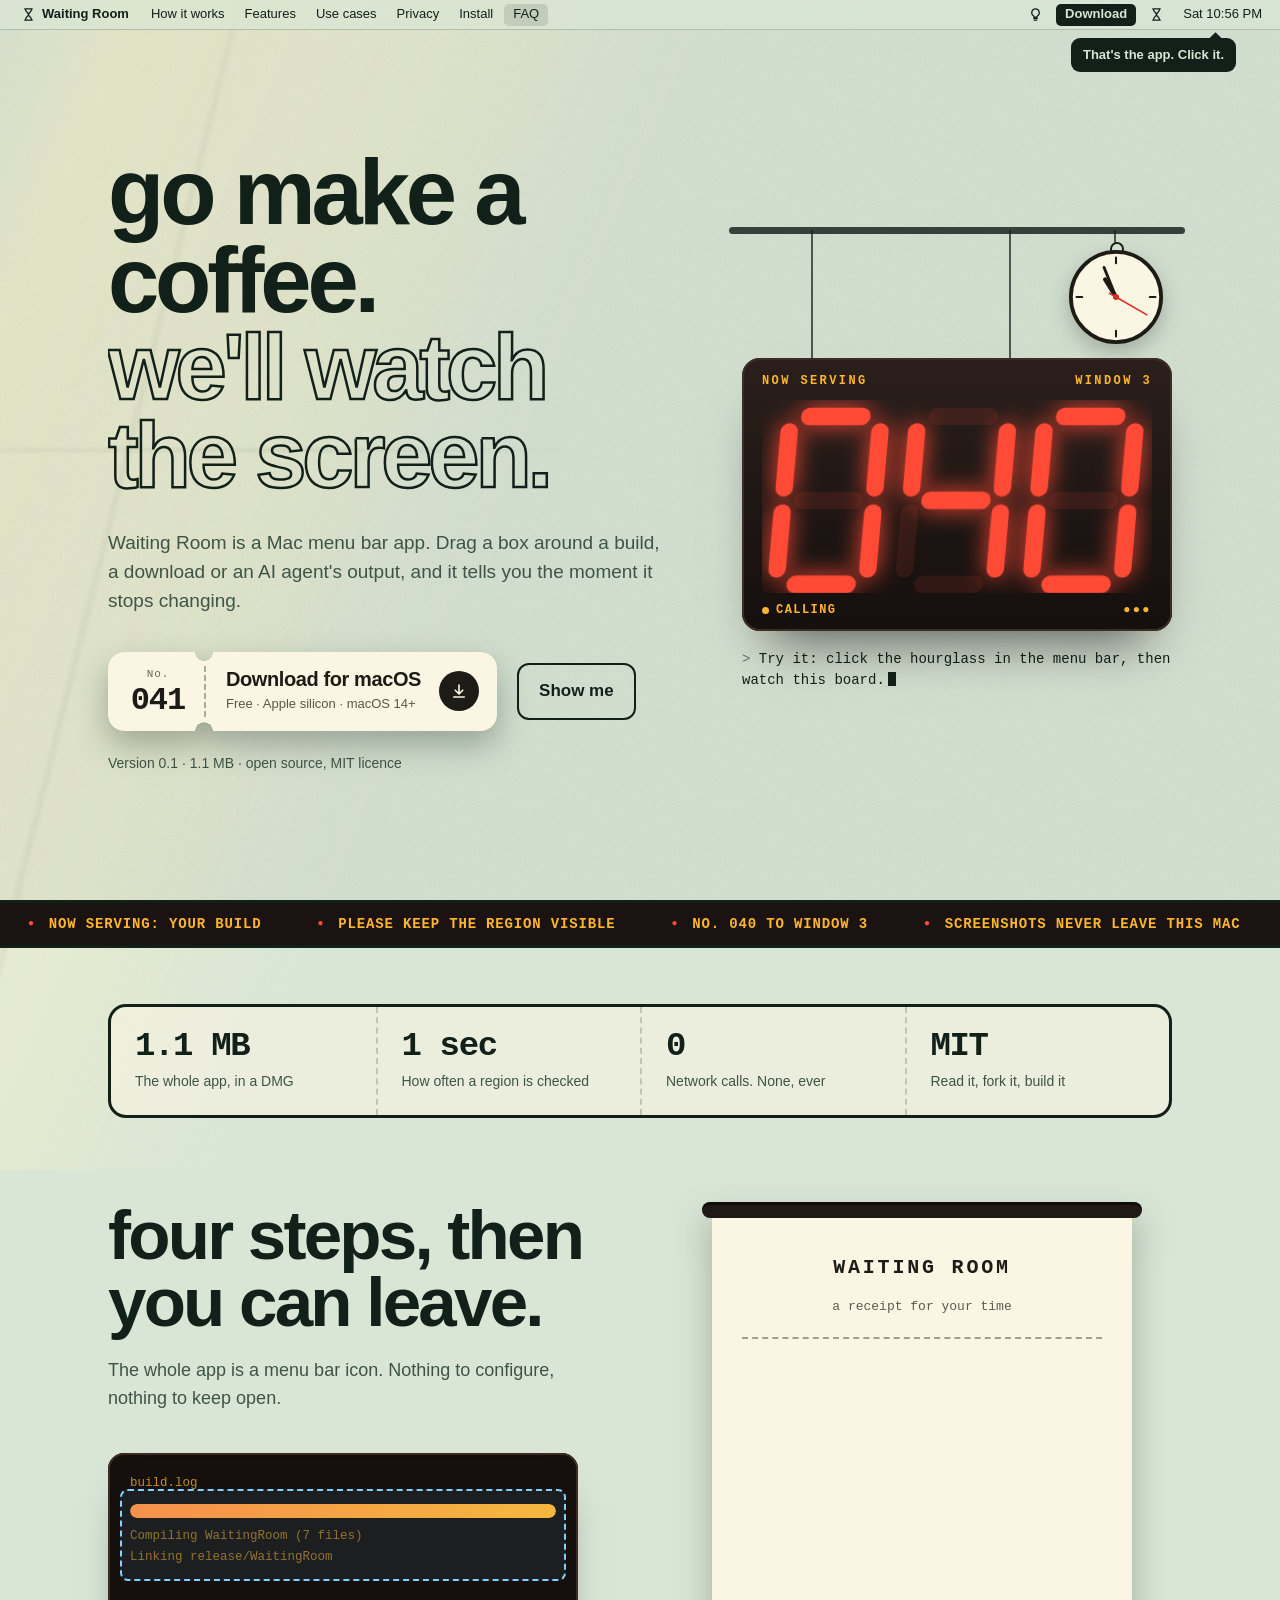
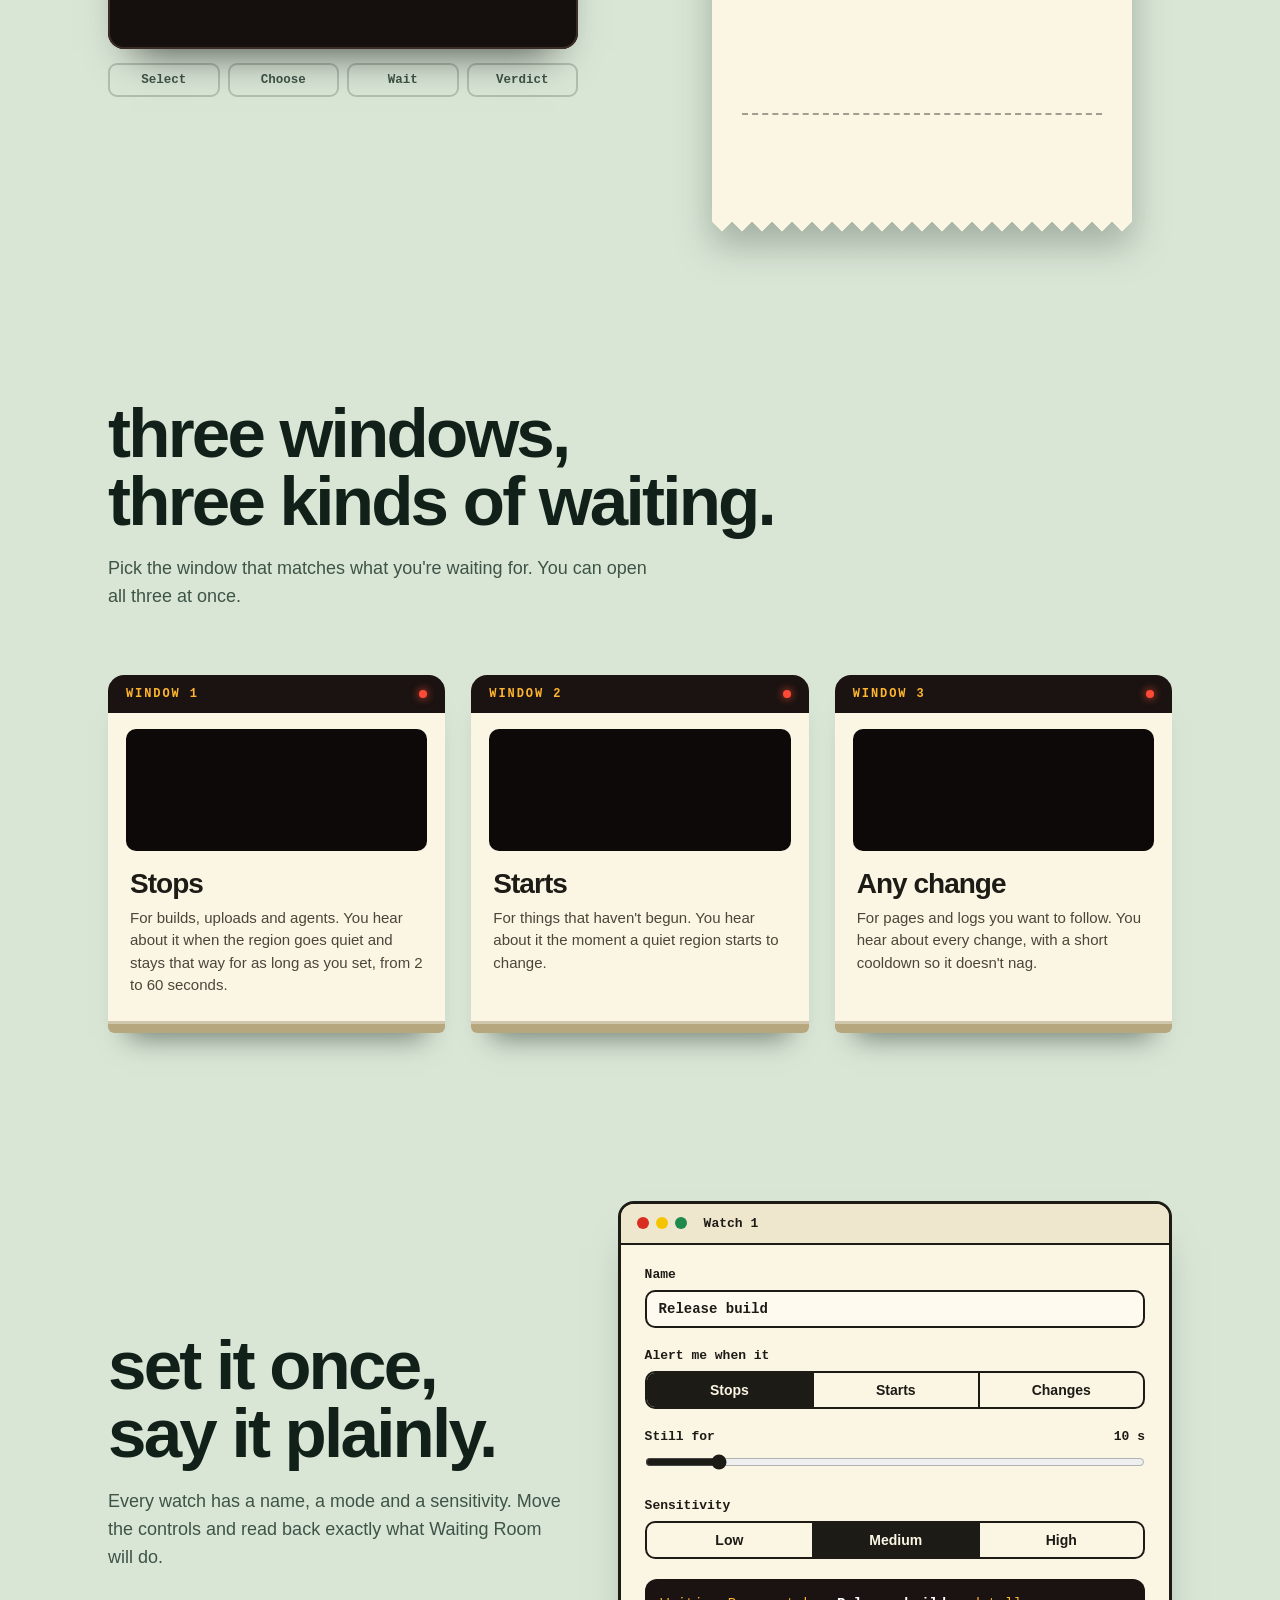
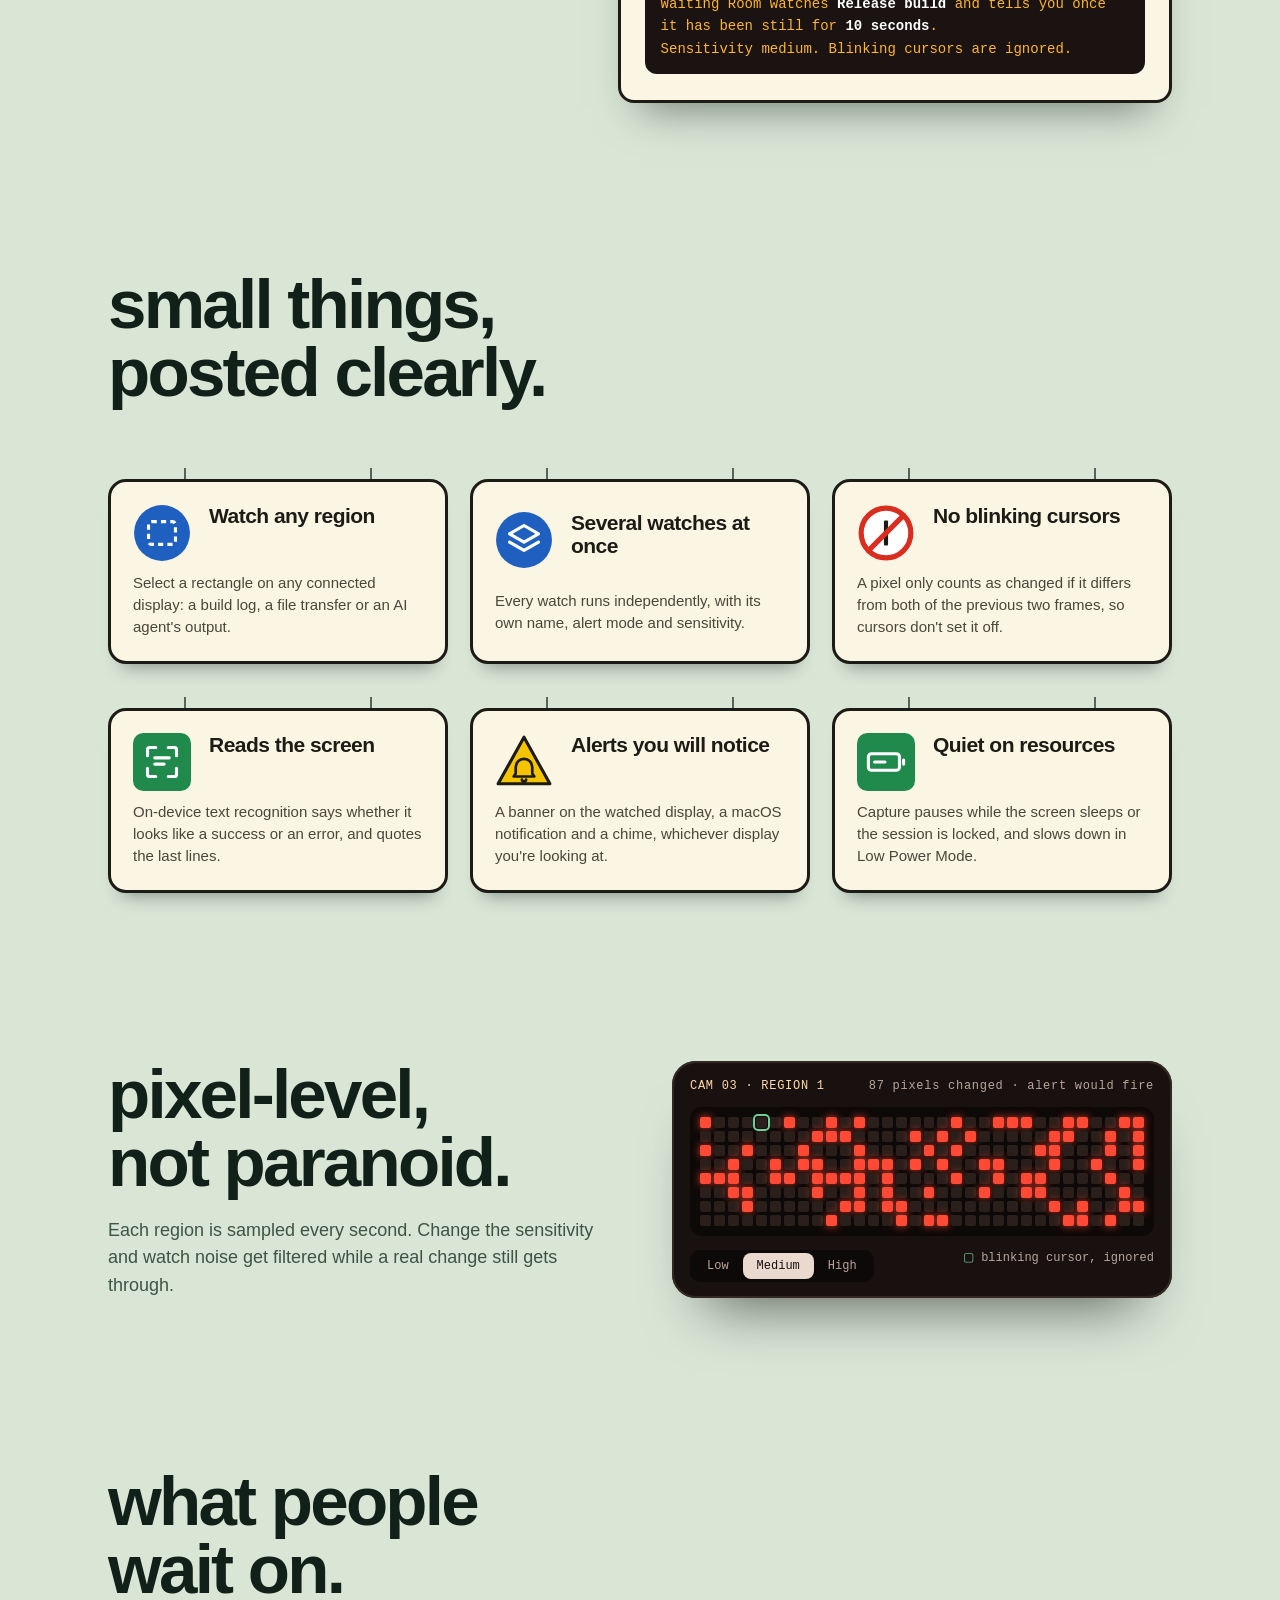
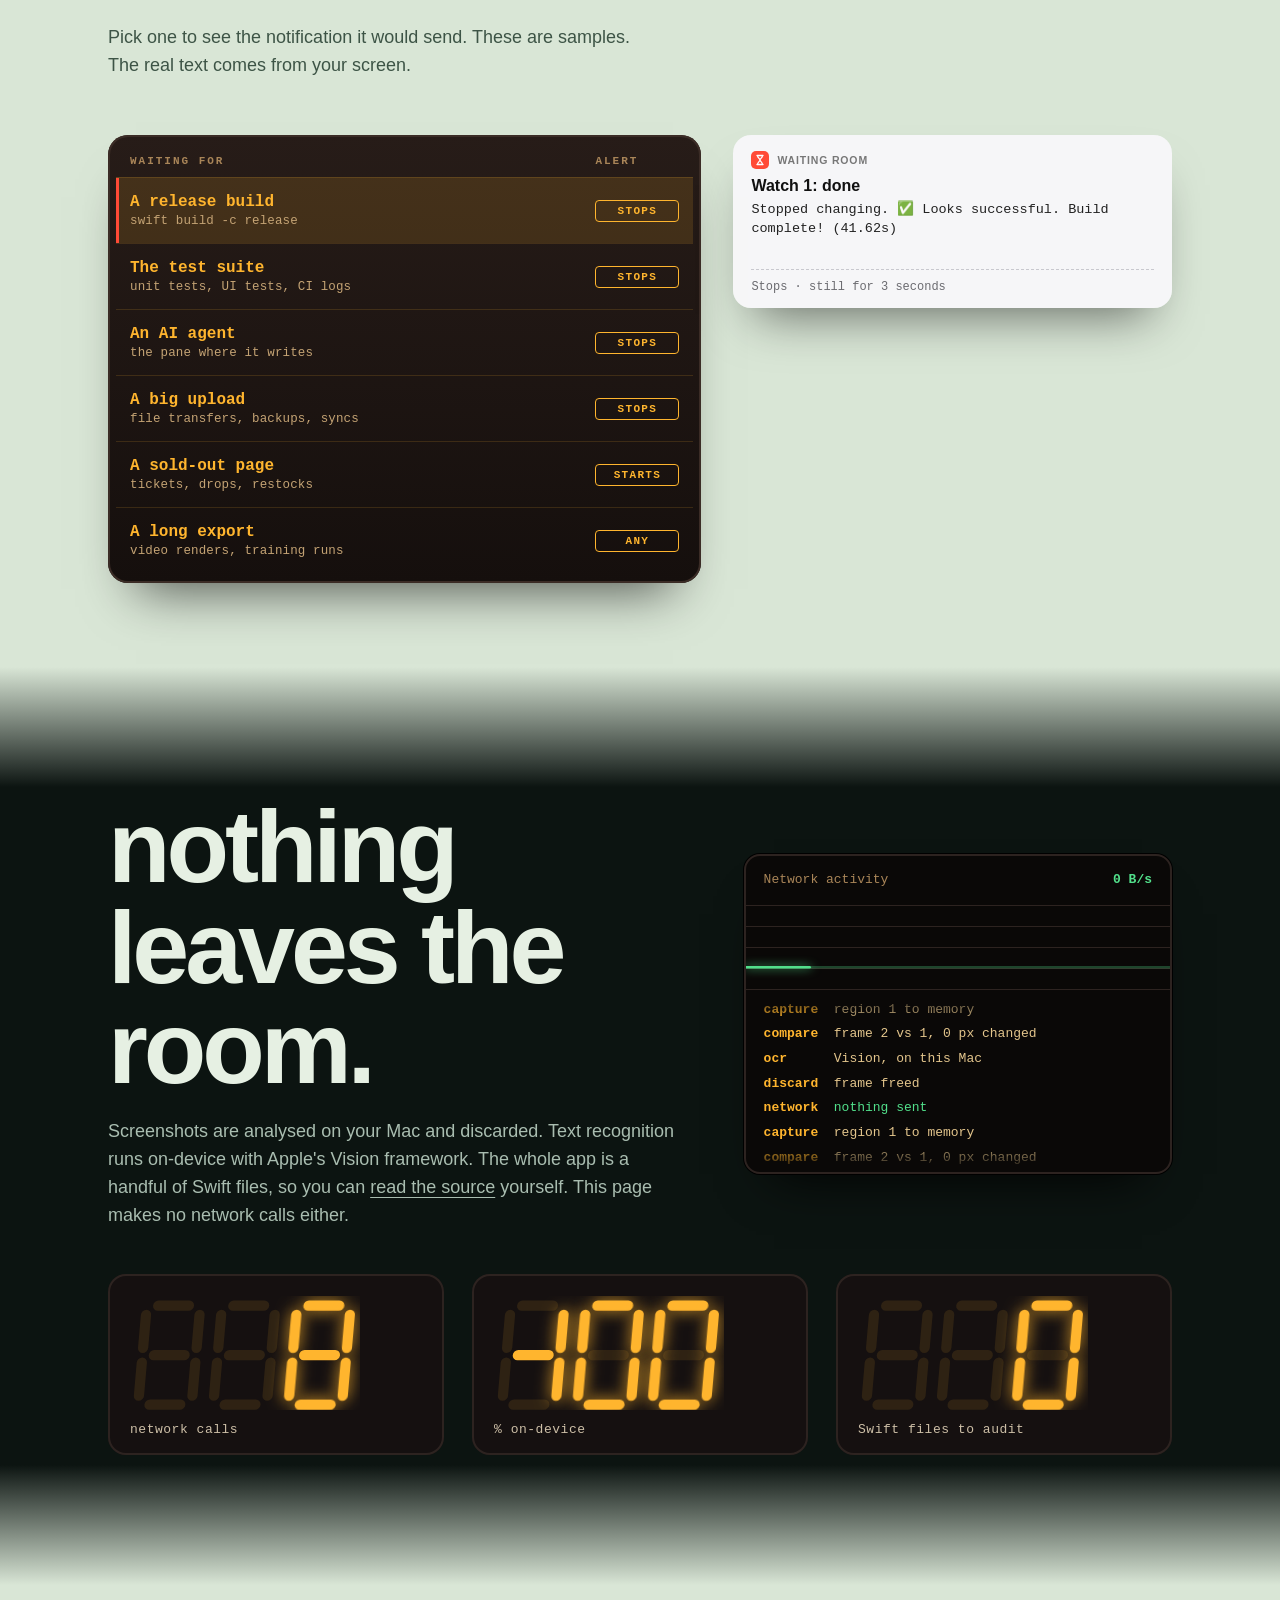
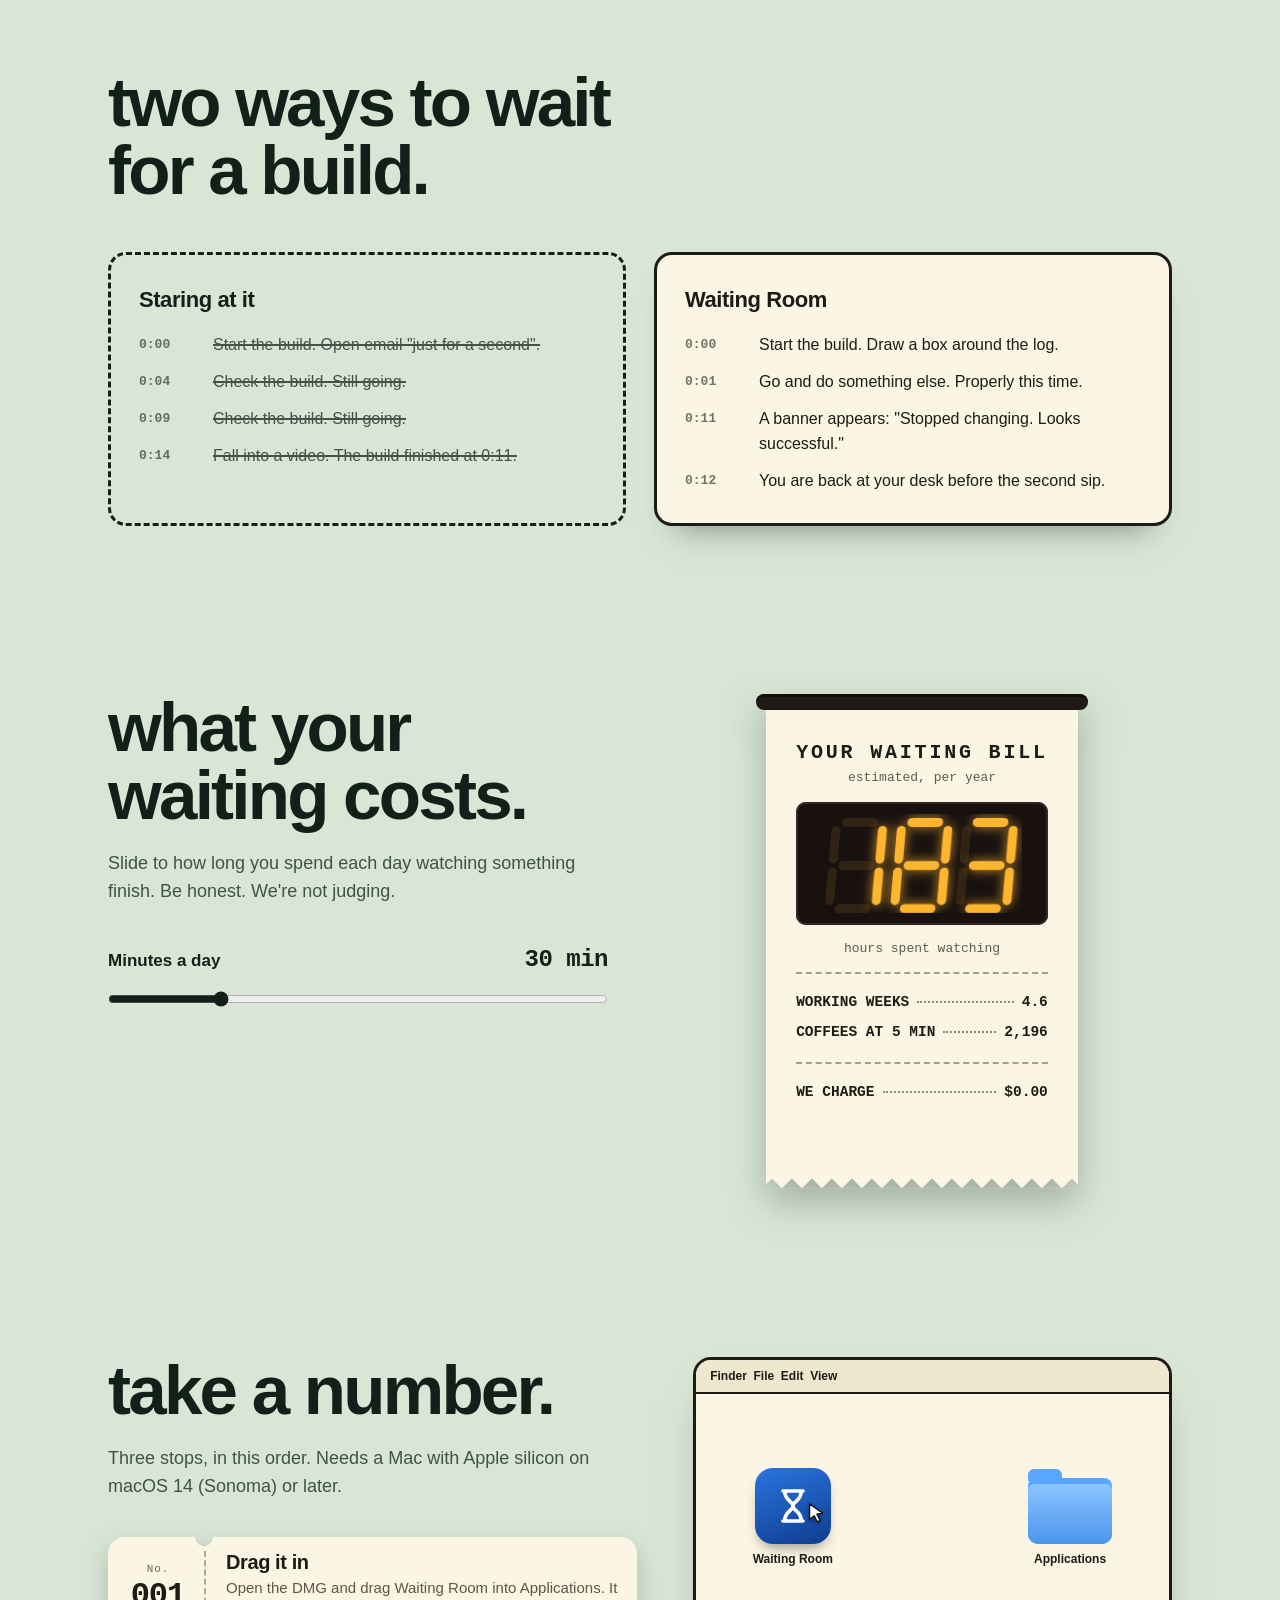
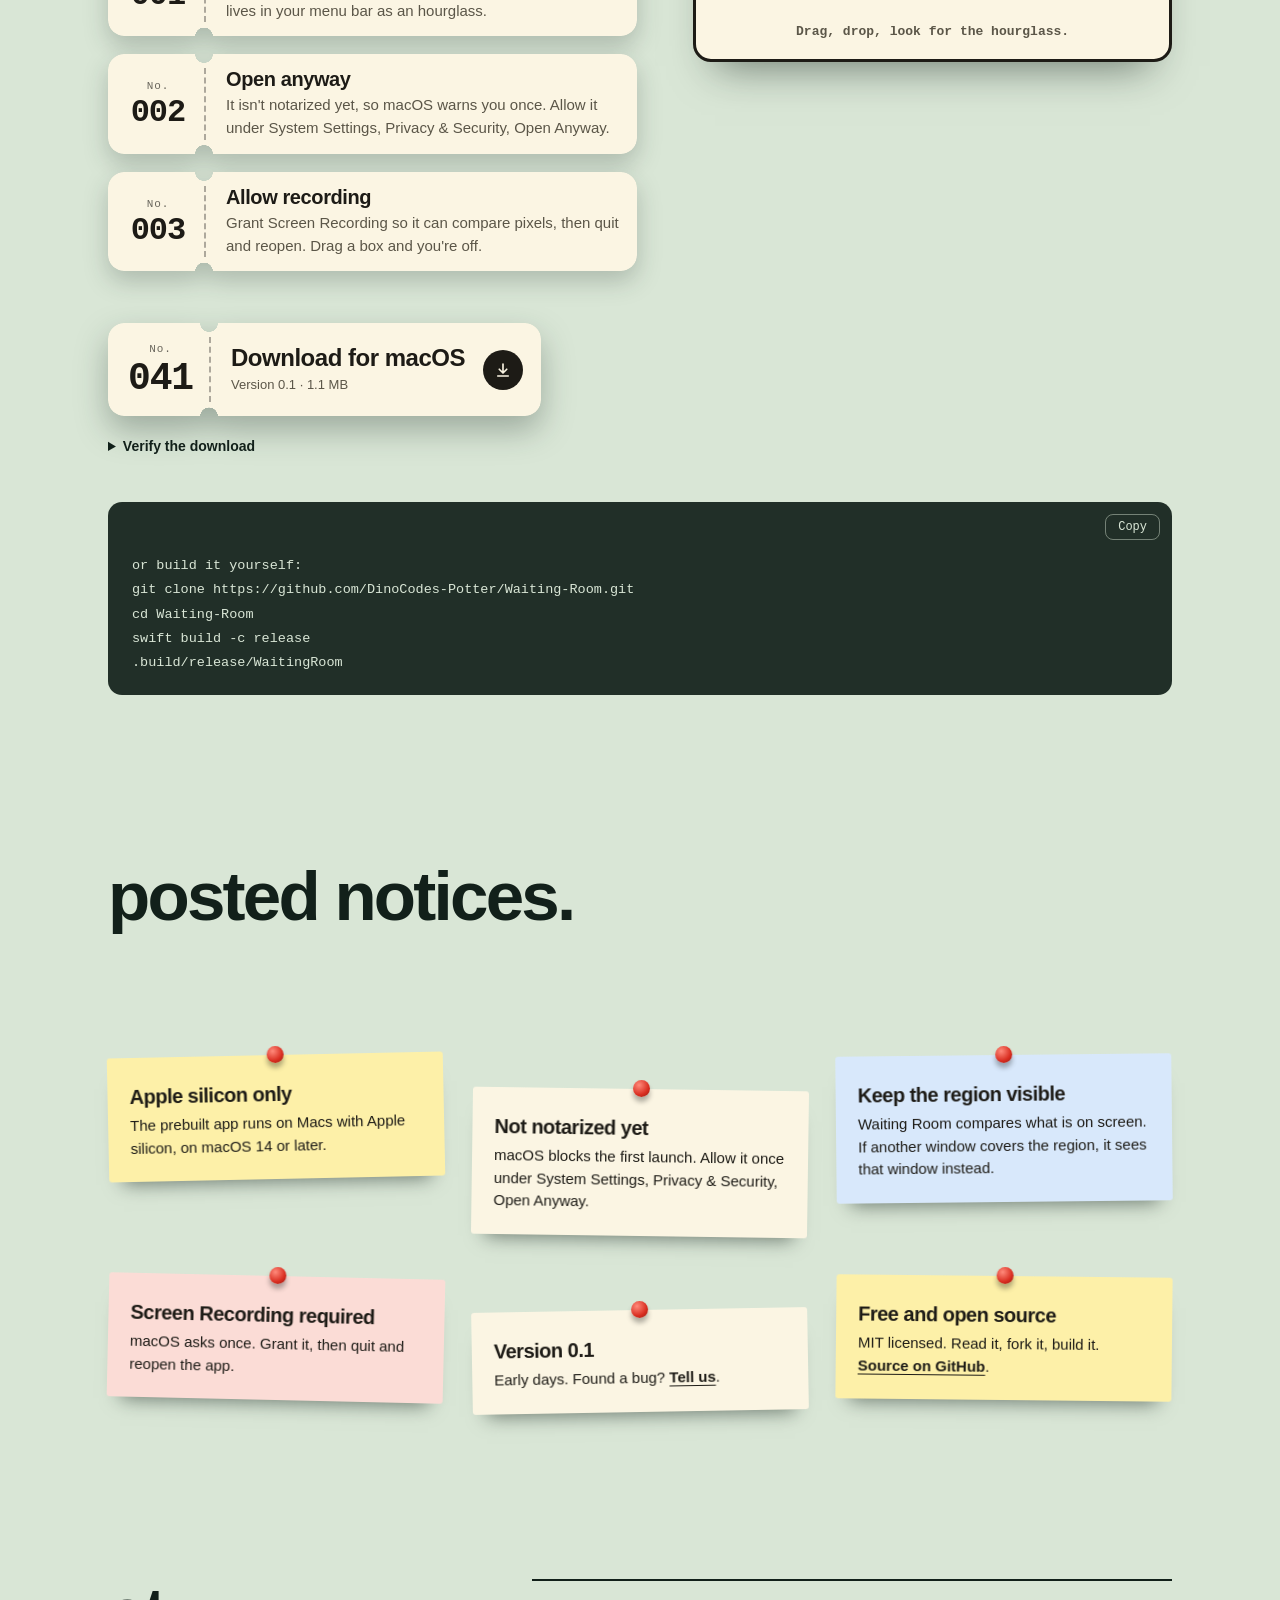
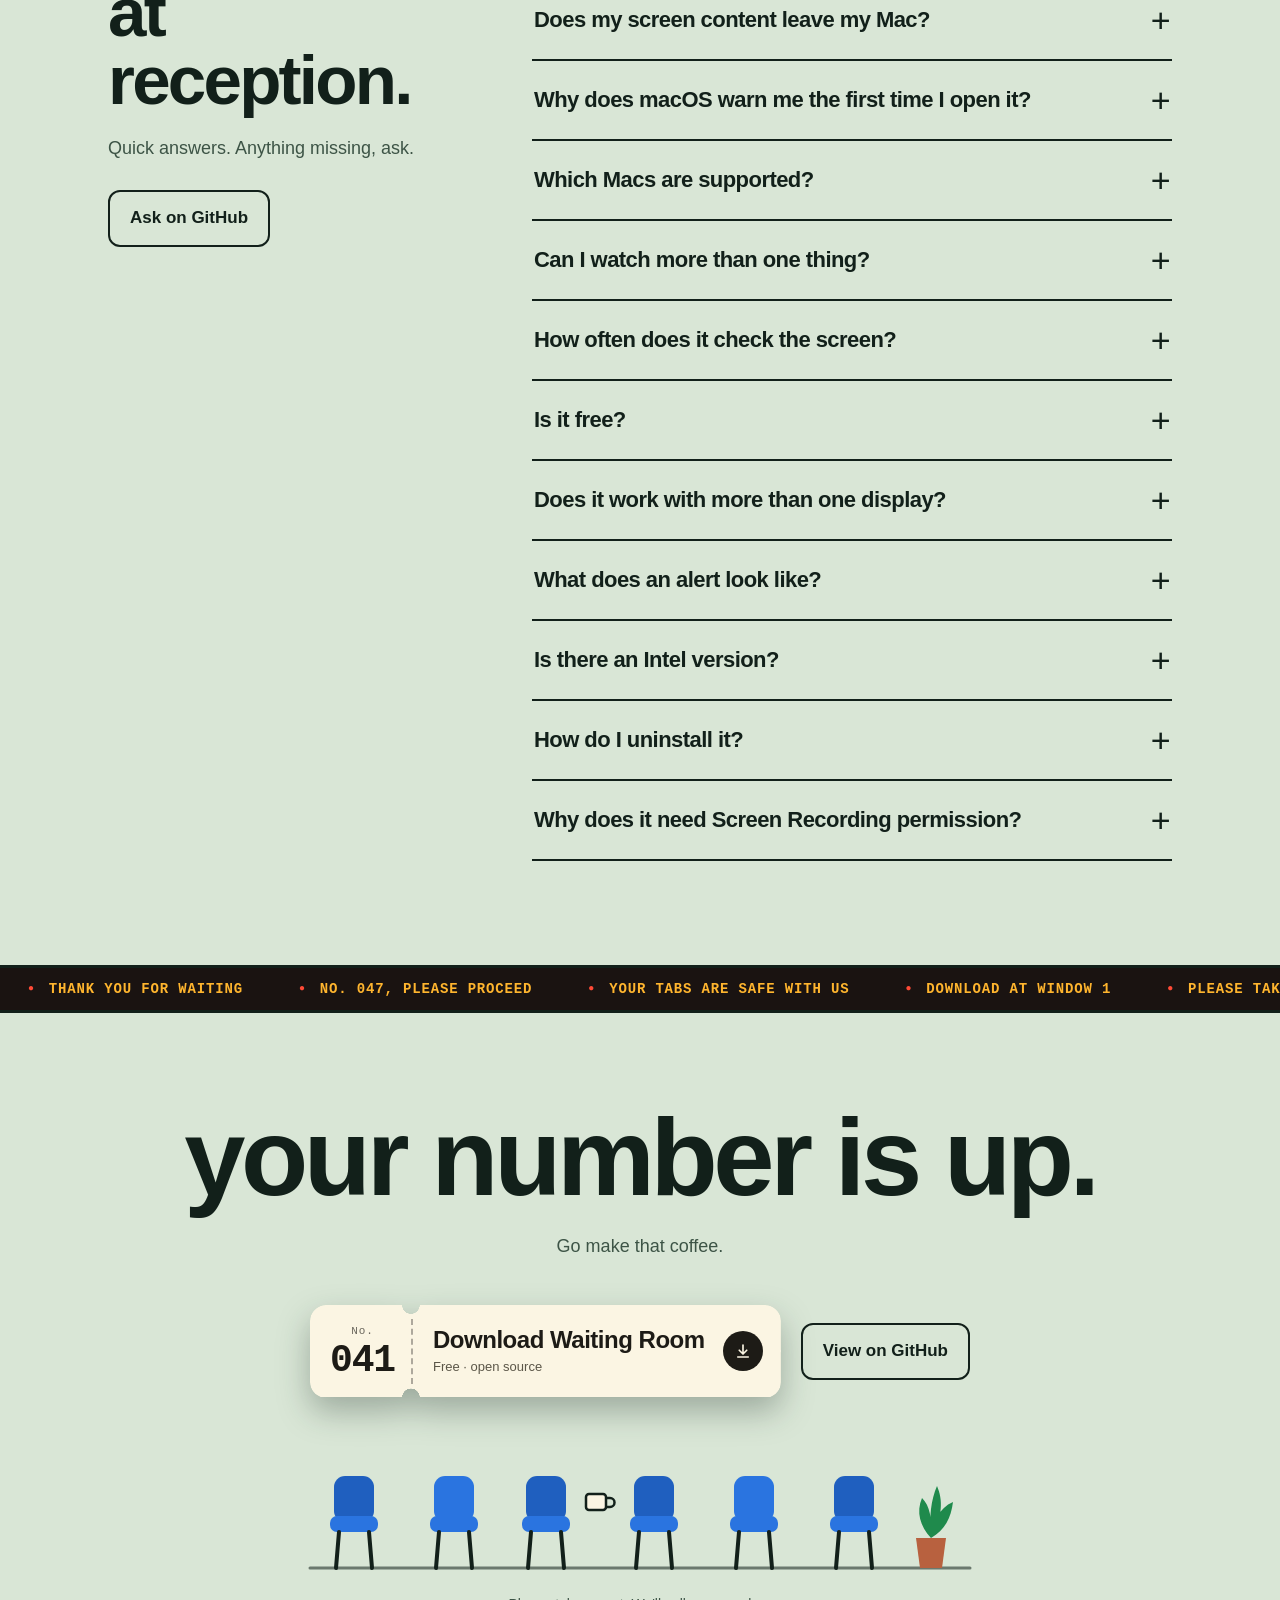
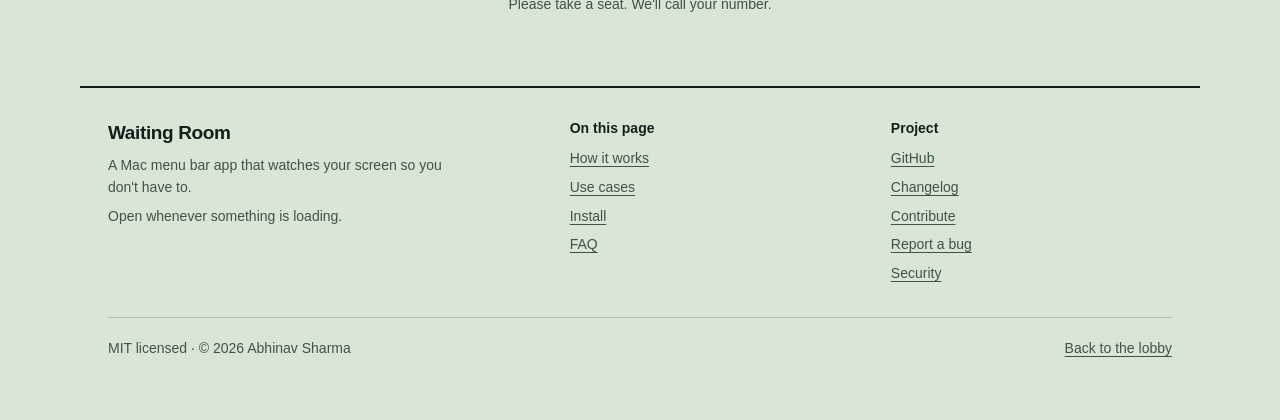
==== commit 227fd9cf: "Website: hang the clock from a ceiling rail, add animated how-it-works demo" ====
--- a/website/index.html
+++ b/website/index.html
@@ -123,7 +123,10 @@
 .cords{position:absolute;inset:0 0 auto;height:130px;pointer-events:none}
 .cords i{position:absolute;top:0;bottom:-2px;width:2px;background:color-mix(in srgb,var(--ink) 70%,transparent)}
 .cords i:nth-child(1){left:16%}.cords i:nth-child(2){left:62%}
-.clock{position:absolute;right:2%;top:-6px;width:104px;height:104px;filter:drop-shadow(0 8px 10px rgba(18,32,26,.25))}
+.cords::before{content:"";position:absolute;left:-3%;right:-3%;top:-3px;height:7px;border-radius:4px;background:var(--ink);opacity:.82}
+.cords i:nth-child(3){left:auto;right:calc(2% + 47px);bottom:auto;height:22px}
+.cords i:nth-child(3)::after{content:"";position:absolute;left:-4px;bottom:-4px;width:10px;height:10px;border-radius:50%;border:2px solid var(--ink);background:var(--wall)}
+.clock{position:absolute;right:2%;top:20px;width:94px;height:94px;filter:drop-shadow(0 8px 10px rgba(18,32,26,.25))}
 .clock .hand{transform-box:view-box;transform-origin:50px 50px}
 #hs{transition:transform .25s cubic-bezier(.4,2.2,.5,1)}
 .board{position:relative;padding:16px 20px 14px;border-radius:18px;background:linear-gradient(#2a1f1b,#150f0d);box-shadow:0 34px 50px -26px rgba(0,0,0,.6),inset 0 0 0 2px #3b2c26,inset 0 2px 0 rgba(255,255,255,.08);color:var(--amber);transition:box-shadow .7s}
@@ -552,6 +555,26 @@
 .facts__g div:hover{background:color-mix(in srgb,var(--amber) 22%,transparent)}
 @media(max-width:860px){.inst,.faq2,.priv{grid-template-columns:1fr;gap:36px}.sticky{position:static}.sec{padding:64px 0}}
 @media(prefers-reduced-motion:reduce){.js .rv{opacity:1}.js .rv.in{animation:none}.motes{display:none}.cmp__bad li span{text-decoration-color:currentColor}.scene__app,.scene__cur,.fold,.scene__hg,.mon__g .sw,.mon__l ul{animation:none}.scene__hg{transform:none}}
+
+/* how-it-works mini demo */
+.hdemo{margin-top:40px;max-width:470px}
+.hdemo__scr{position:relative;height:196px;padding:20px 22px;border-radius:16px;background:#150f0d;color:var(--amber);box-shadow:0 26px 40px -24px rgba(0,0,0,.7),inset 0 0 0 2px #3b2c26;font:500 12.5px/1.7 var(--mono);overflow:hidden}
+.hdemo__scr p{opacity:.75}
+.hdemo__bar{margin:10px 0 8px;height:14px;border-radius:7px;background:#2d2320;overflow:hidden}
+.hdemo__bar i{display:block;height:100%;width:100%;border-radius:7px;background:linear-gradient(90deg,#ff8a3d,var(--amber));transform-origin:0 50%;animation:hfill 8s infinite}
+.hdemo__ln{display:block;white-space:nowrap;overflow:hidden;opacity:.55;animation:hlog 8s infinite steps(1)}
+.hdemo__box{position:absolute;left:12px;top:36px;right:12px;height:92px;border:2px dashed #7fd1ff;border-radius:8px;background:rgba(127,209,255,.08);animation:hbox 8s infinite}
+.hdemo__ban{position:absolute;left:18px;right:18px;top:14px;padding:10px 14px;border-radius:12px;background:#fbf5e3;color:#1d1b16;font:600 13px/1.4 var(--sans);box-shadow:0 14px 24px -10px #000;transform:translateY(-90px);animation:hban 8s infinite cubic-bezier(.2,.8,.2,1)}
+.hdemo__ban small{display:block;font:500 11.5px var(--mono);color:#5b5648}
+.hdemo__st{display:grid;grid-template-columns:repeat(4,1fr);gap:8px;margin-top:14px;list-style:none;padding:0;font:600 12.5px var(--mono);text-align:center}
+.hdemo__st li{padding:8px 4px;border-radius:9px;border:2px solid var(--line);color:var(--mut);animation:hst 8s infinite}
+.hdemo__st li:nth-child(2){animation-delay:2s}.hdemo__st li:nth-child(3){animation-delay:4s}.hdemo__st li:nth-child(4){animation-delay:6s}
+@keyframes hfill{0%,12%{transform:scaleX(.12)}62%,100%{transform:scaleX(1)}}
+@keyframes hbox{0%,4%{clip-path:inset(0 100% 100% 0);opacity:1}14%,70%{clip-path:inset(0);opacity:1}80%,100%{clip-path:inset(0);opacity:0}}
+@keyframes hban{0%,66%{transform:translateY(-90px)}74%,94%{transform:none}100%{transform:translateY(-90px)}}
+@keyframes hlog{0%{opacity:.25}50%{opacity:.7}}
+@keyframes hst{0%{background:var(--ink);color:var(--wall);border-color:var(--ink)}24%{background:var(--ink);color:var(--wall);border-color:var(--ink)}26%,100%{background:none;color:var(--mut);border-color:var(--line)}}
+@media(prefers-reduced-motion:reduce){.hdemo__bar i,.hdemo__box,.hdemo__ban,.hdemo__st li,.hdemo__ln{animation:none}.hdemo__ban{transform:none;top:auto;bottom:14px}}
 </style>
 </head>
 <body>
@@ -593,7 +616,7 @@
       </div>
 
       <div class="room">
-        <div class="cords" aria-hidden="true"><i></i><i></i></div>
+        <div class="cords" aria-hidden="true"><i></i><i></i><i></i></div>
         <svg class="clock" viewBox="0 0 100 100" aria-hidden="true">
           <circle cx="50" cy="50" r="48" fill="#fbf5e3" stroke="#1d1b16" stroke-width="4"/>
           <g stroke="#1d1b16" stroke-width="2.2" stroke-linecap="round"><path d="M50 8v6M50 86v6M8 50h6M86 50h6"/></g>
@@ -625,9 +648,20 @@
   <!-- ============ HOW IT WORKS ============ -->
   <section class="sec" id="how">
     <div class="wrap split">
-      <div>
+      <div class="sticky">
         <h2>four steps, then you can leave.</h2>
         <p class="sub">The whole app is a menu bar icon. Nothing to configure, nothing to keep open.</p>
+        <div class="hdemo" aria-hidden="true">
+          <div class="hdemo__scr">
+            <p>build.log</p>
+            <div class="hdemo__bar"><i></i></div>
+            <span class="hdemo__ln">Compiling WaitingRoom (7 files)</span>
+            <span class="hdemo__ln">Linking release/WaitingRoom</span>
+            <div class="hdemo__box"></div>
+            <div class="hdemo__ban">Watch 1: done<small>Stopped changing. Looks successful.</small></div>
+          </div>
+          <ol class="hdemo__st"><li>Select</li><li>Choose</li><li>Wait</li><li>Verdict</li></ol>
+        </div>
       </div>
       <div class="receipt-wrap" id="receipt">
         <div class="slot" aria-hidden="true"></div>
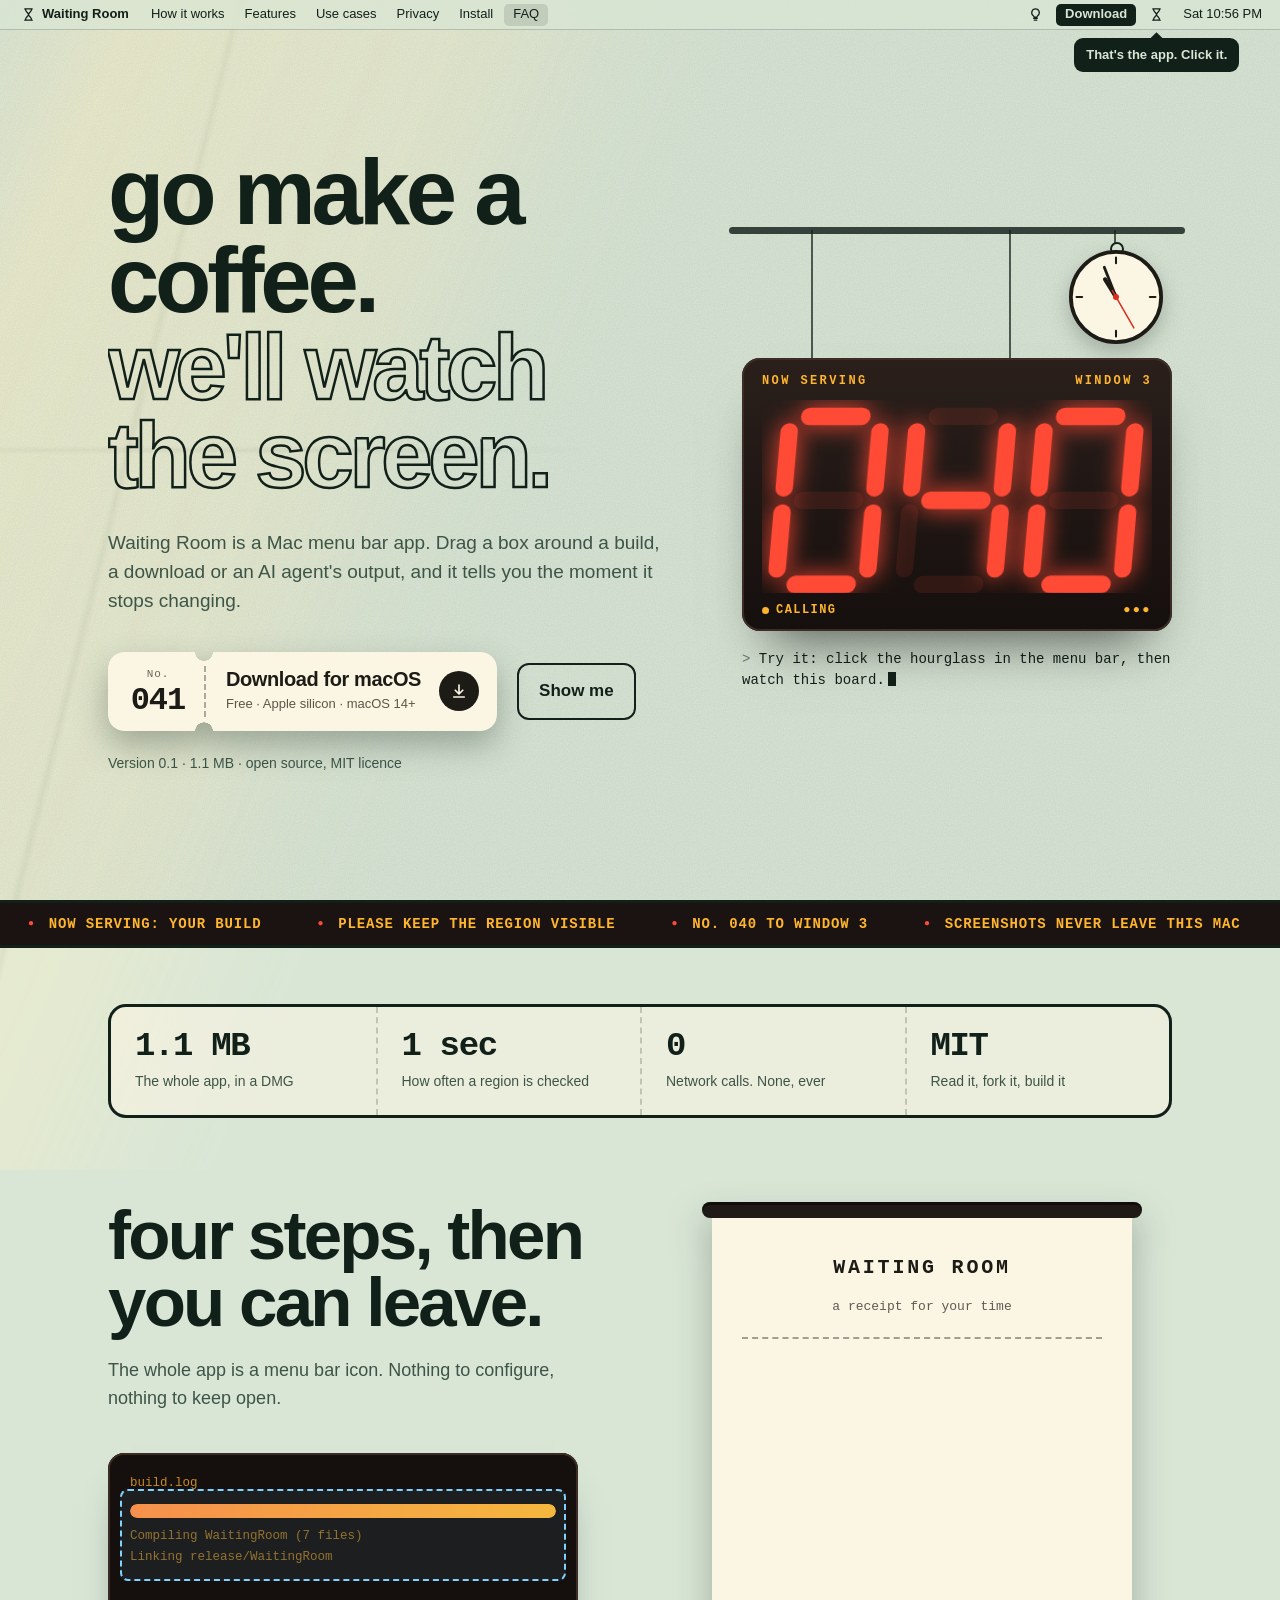
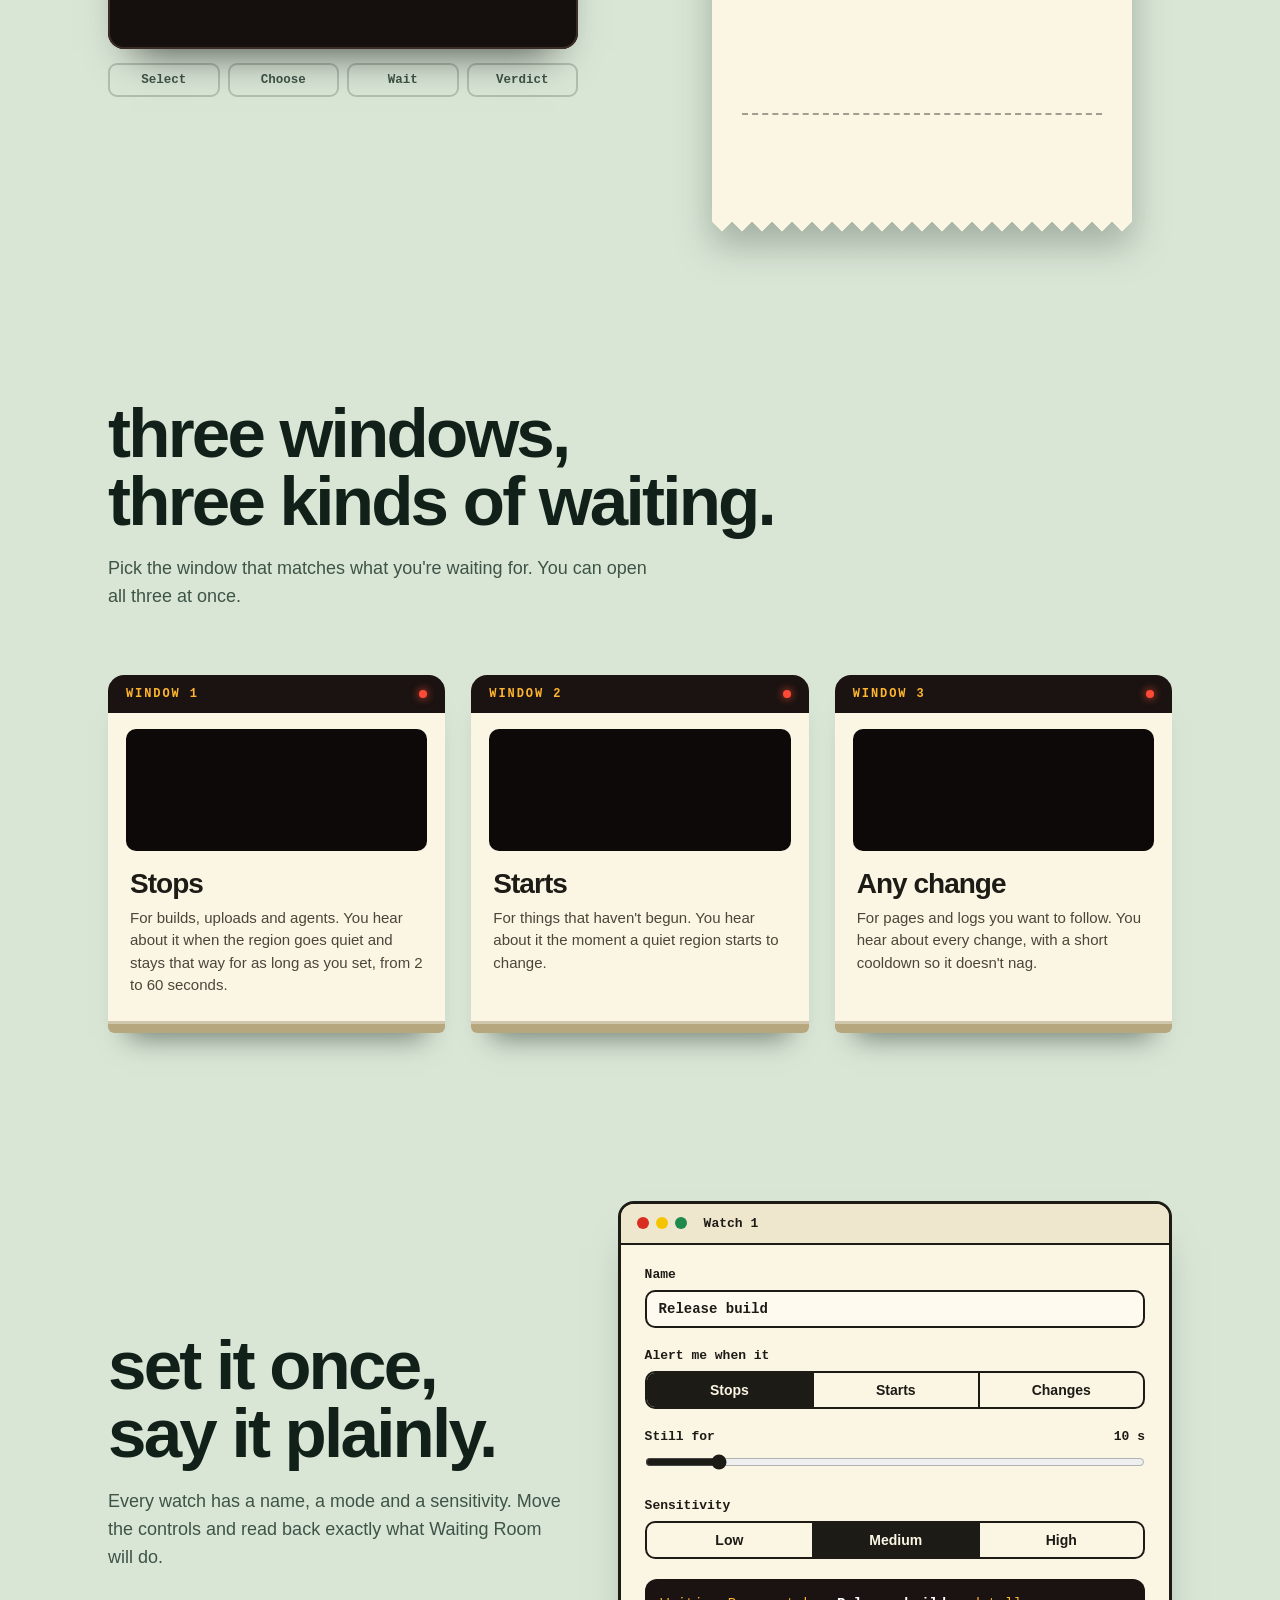
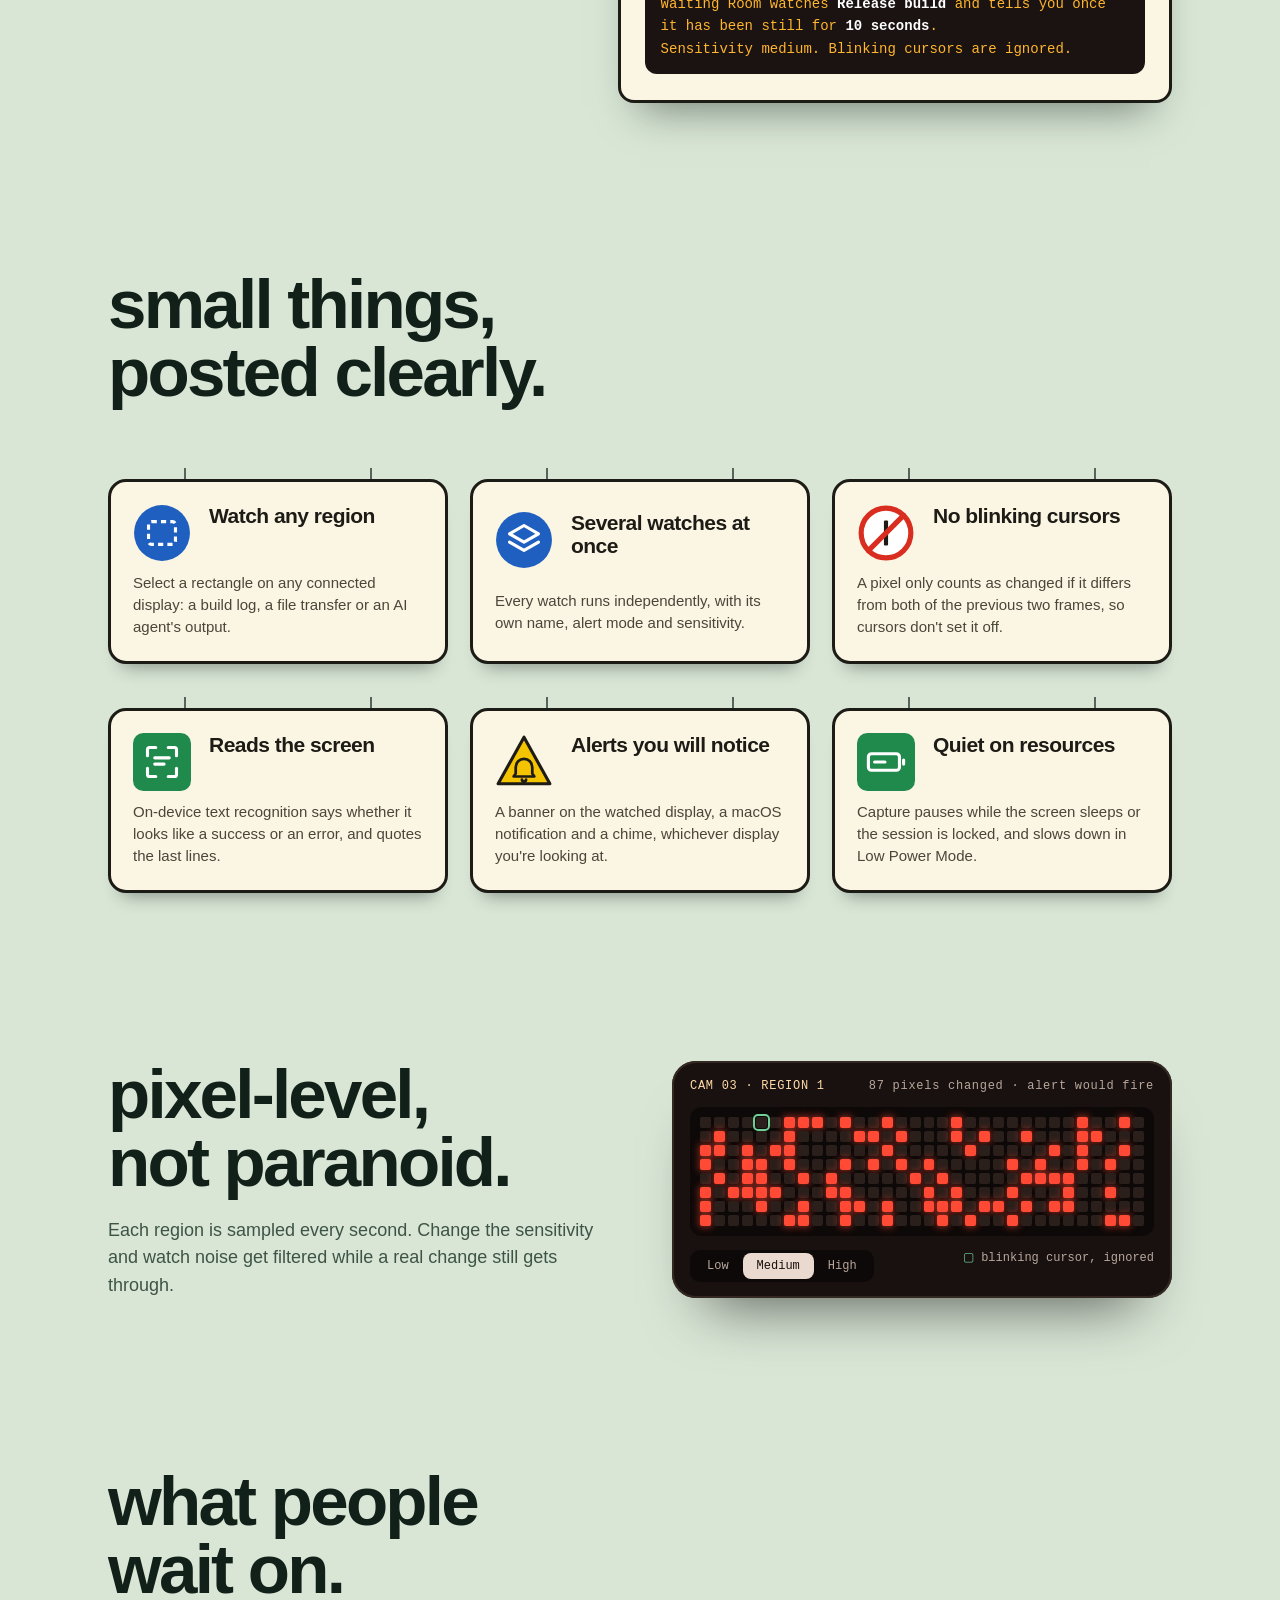
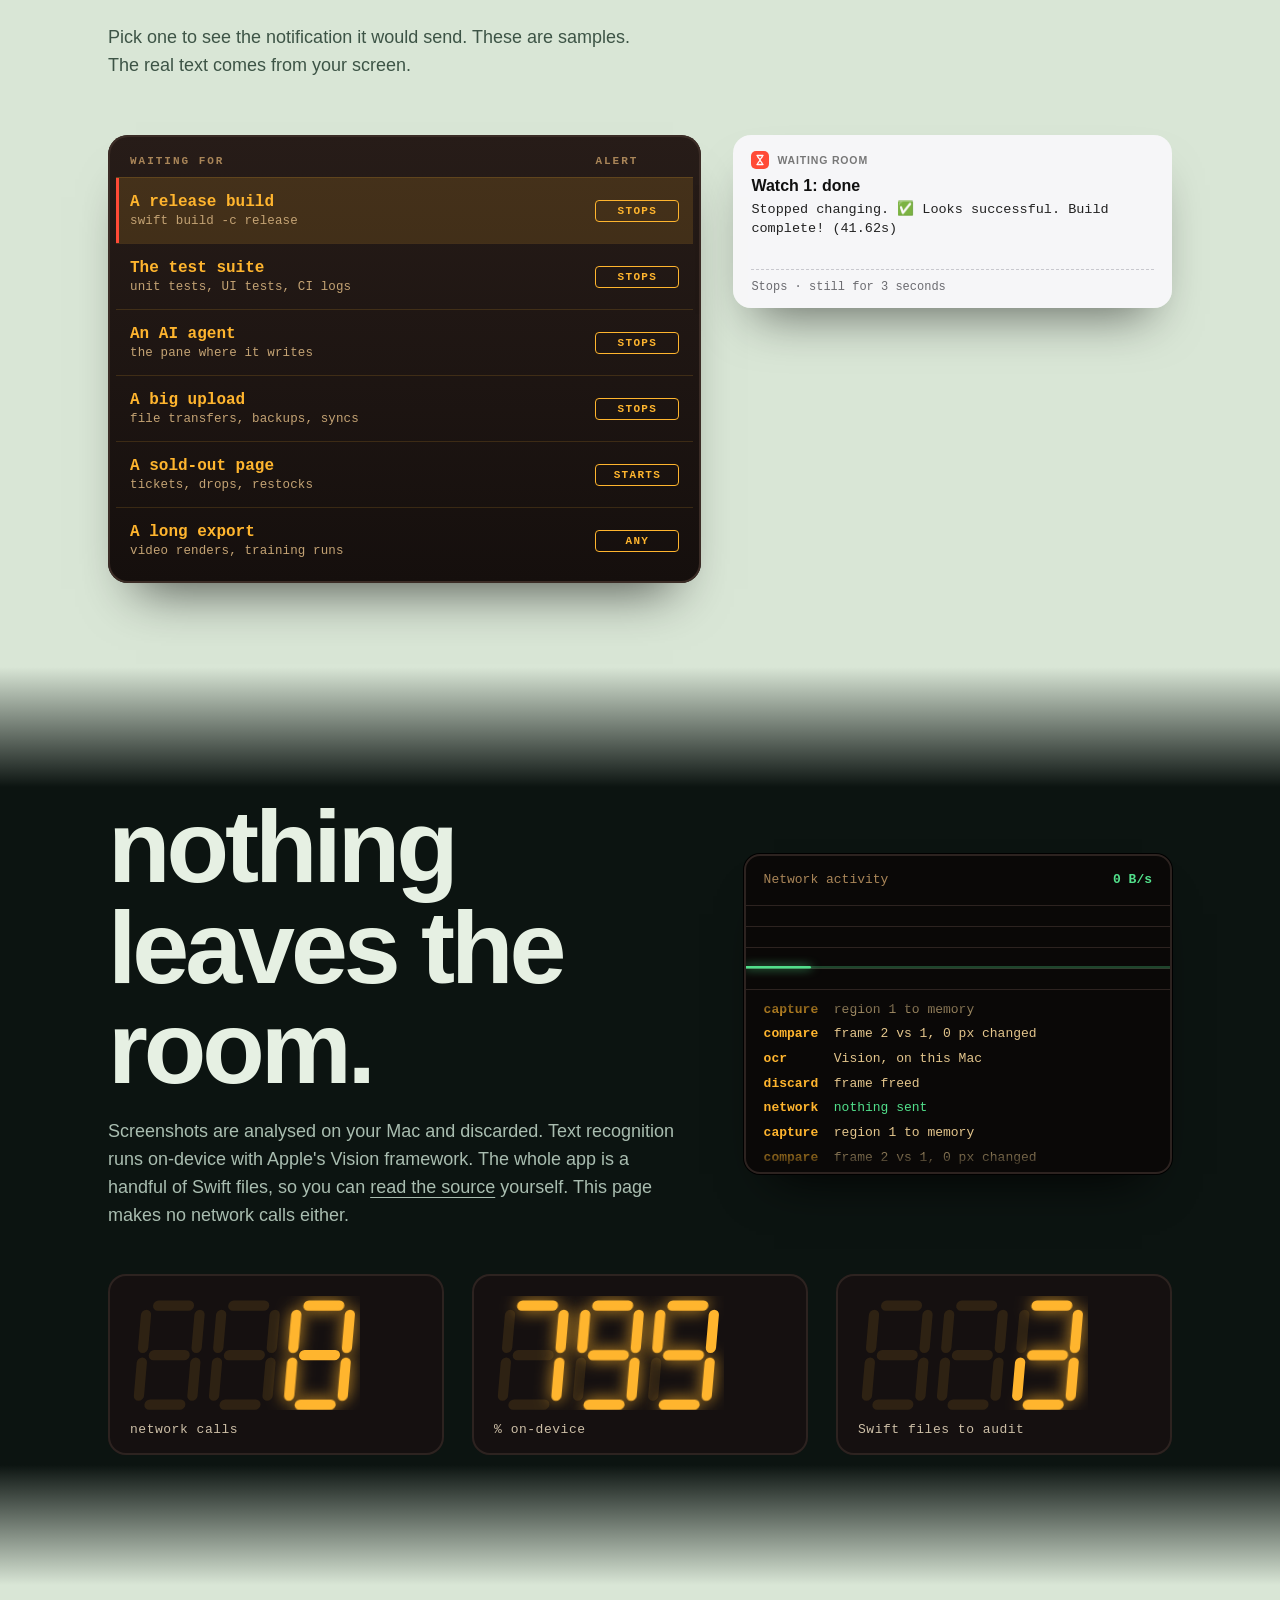
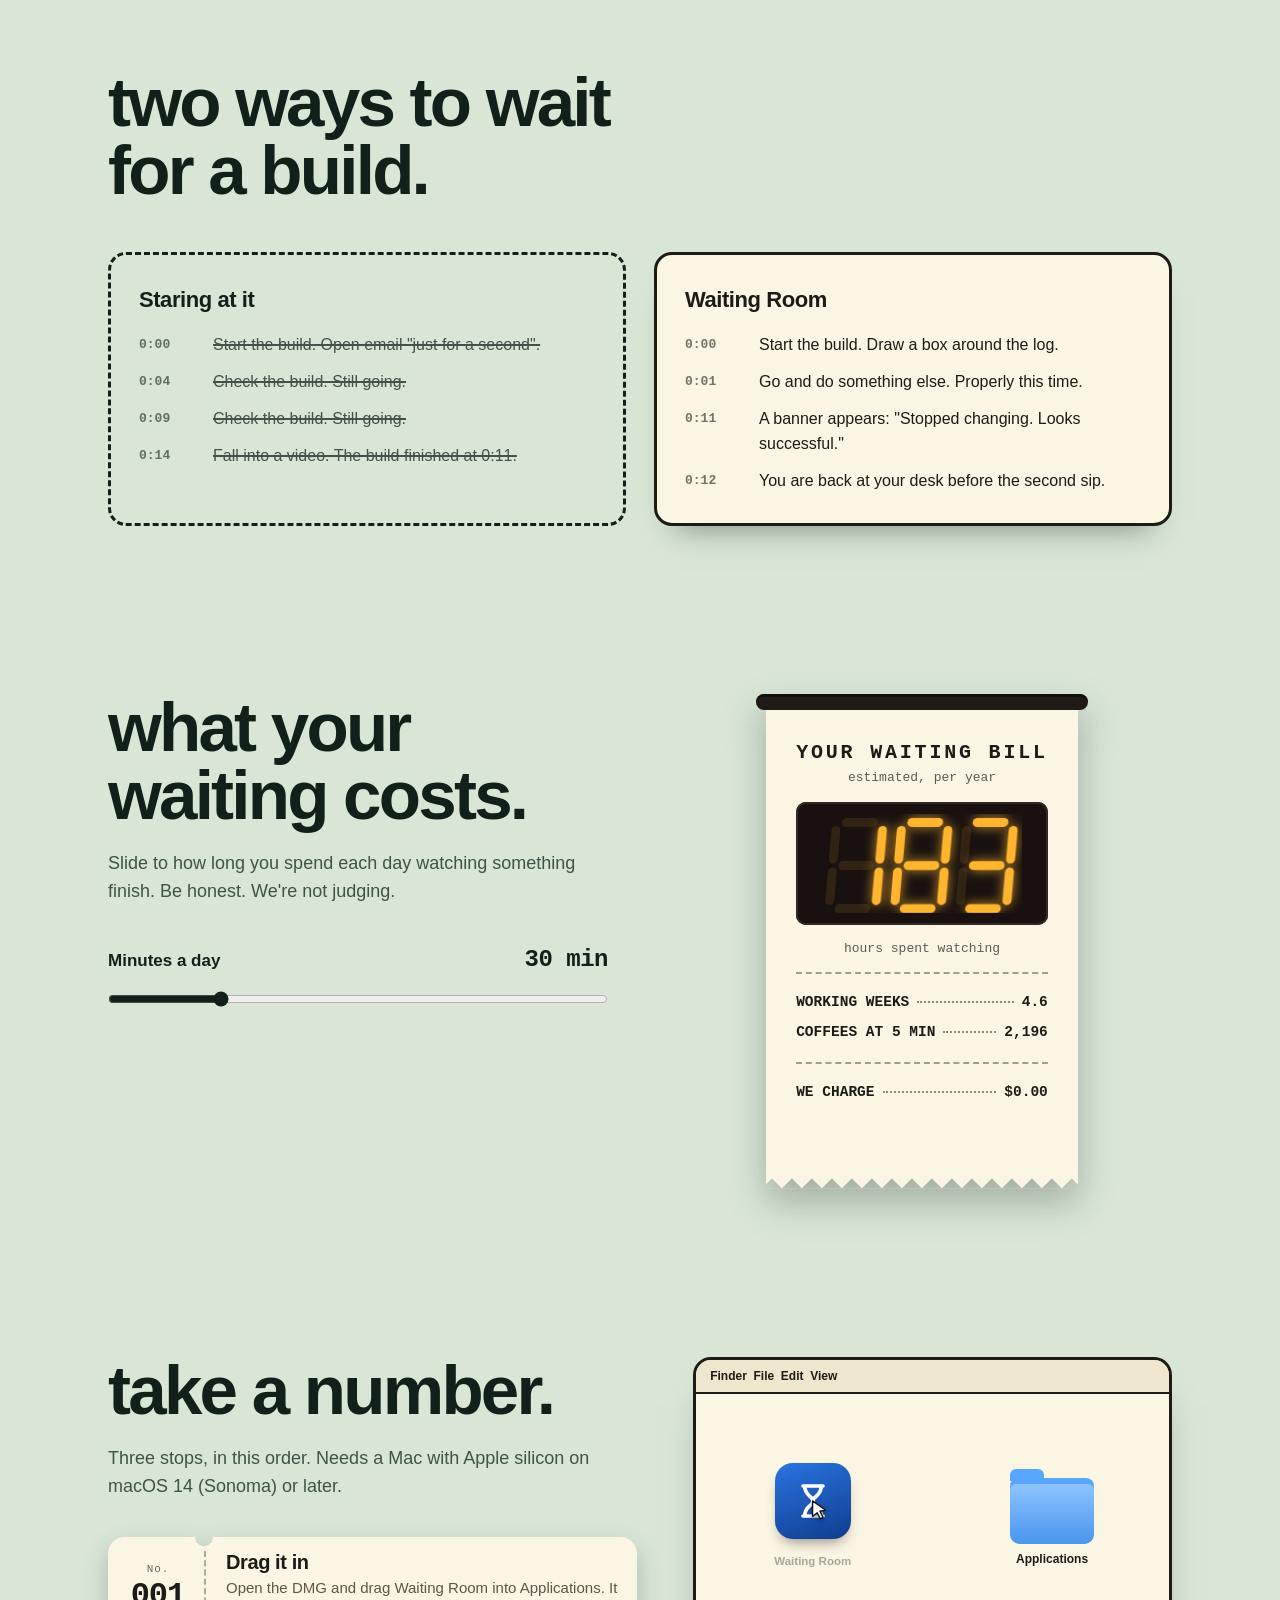
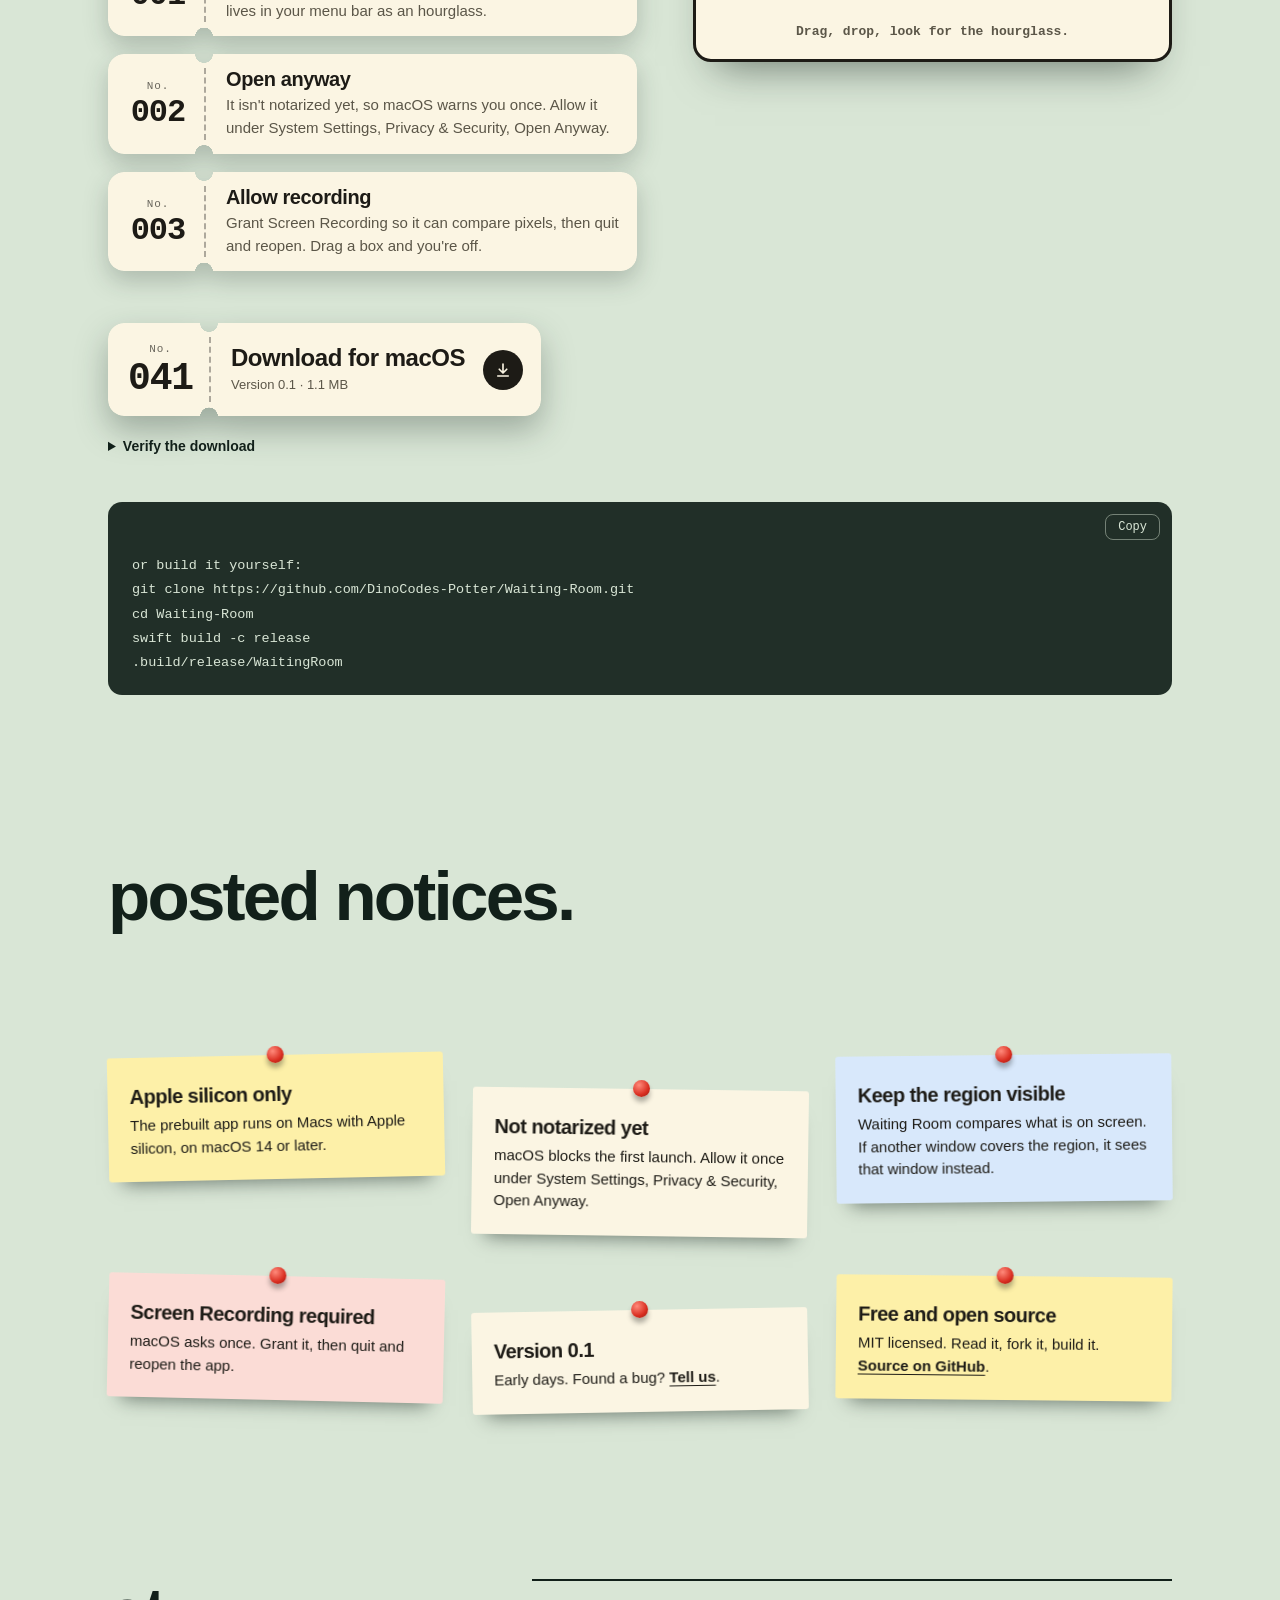
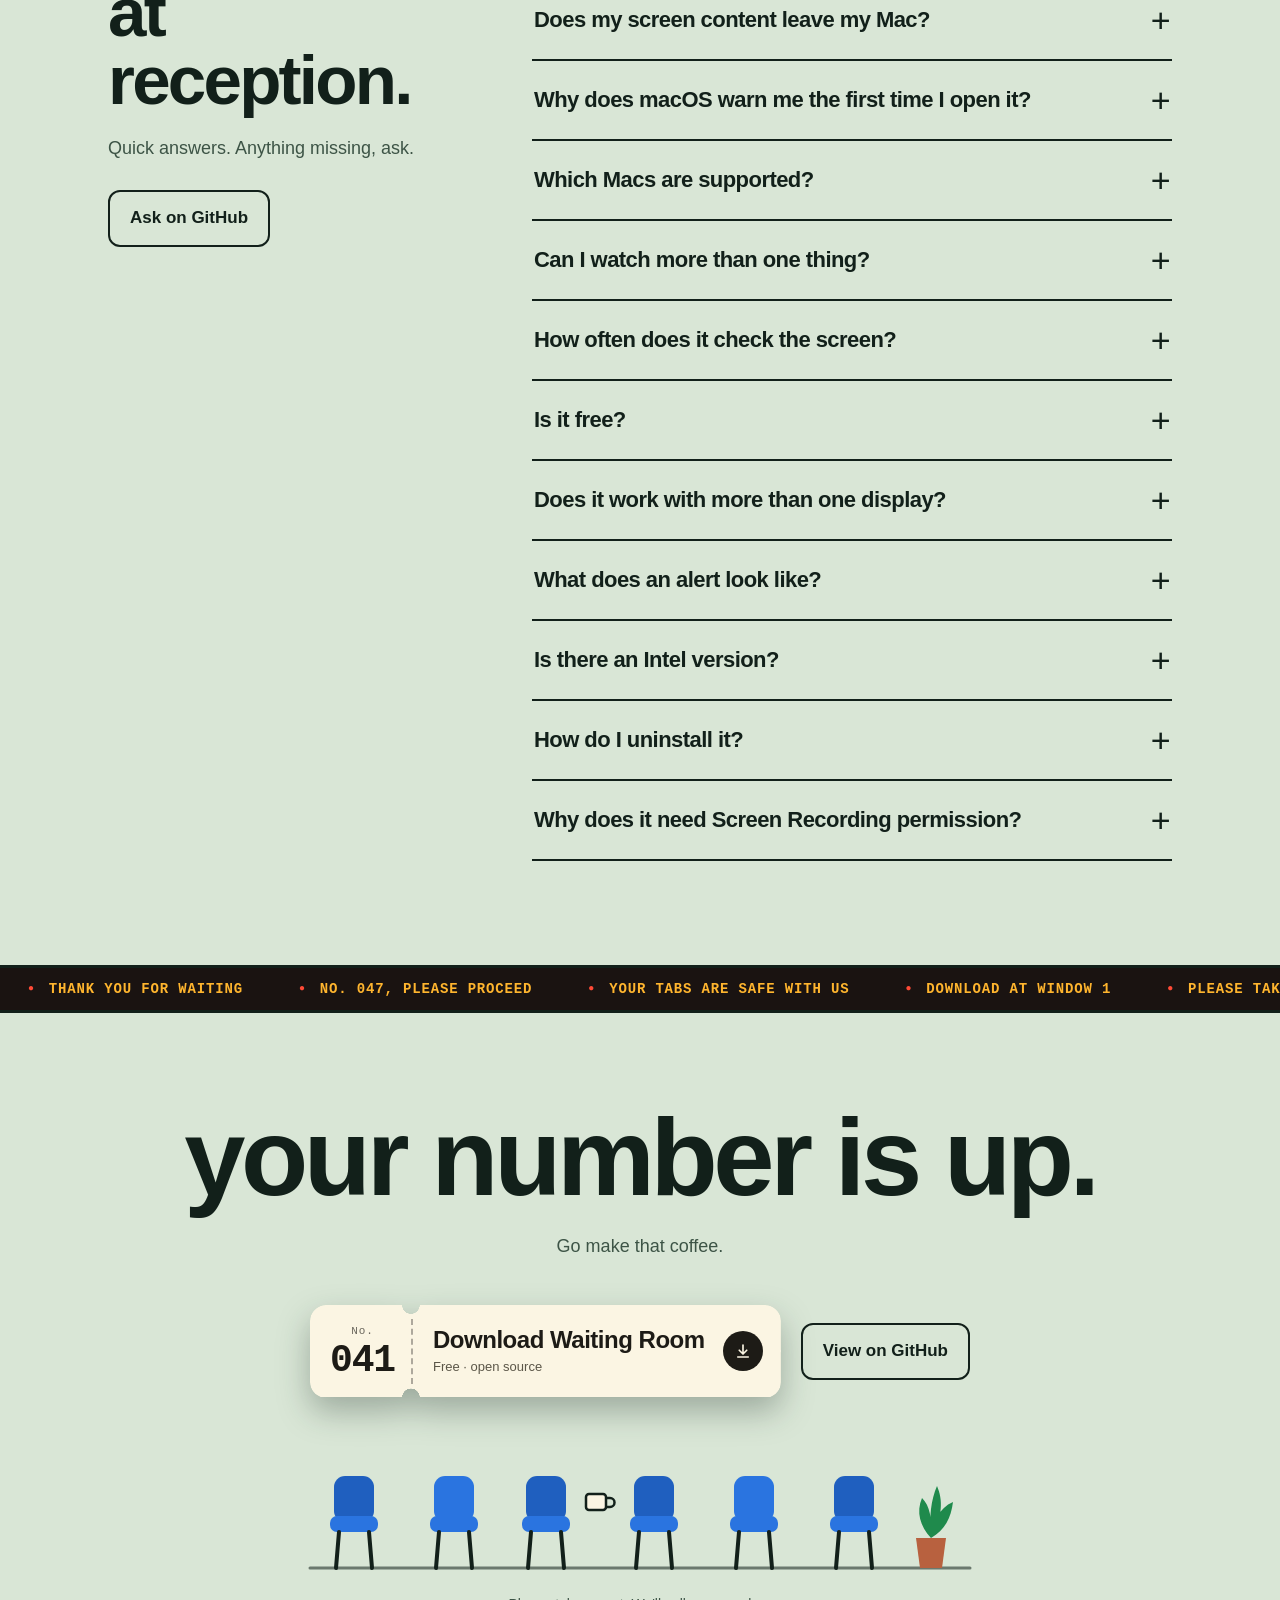
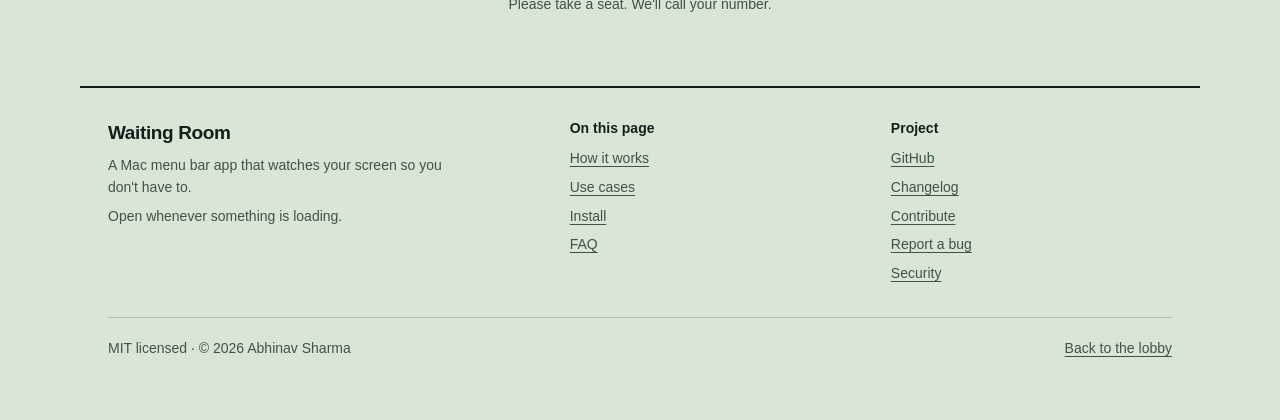
==== commit 3a79aafa: "Website: point the hint at the hourglass, drop the app into the Applications folder" ====
--- a/website/index.html
+++ b/website/index.html
@@ -72,7 +72,7 @@
 .mbx.alert .badge{display:block;animation:pulse 1s ease-in-out 4}
 @keyframes pulse{50%{transform:scale(1.7);opacity:.5}}
 .tip{position:fixed;z-index:899;top:38px;right:44px;background:var(--ink);color:var(--wall);font-size:13px;font-weight:600;padding:7px 12px;border-radius:9px;pointer-events:none;animation:bob 1.7s ease-in-out infinite;max-width:calc(100vw - 24px)}
-.tip::before{content:"";position:absolute;right:16px;top:-4px;width:9px;height:9px;background:var(--ink);transform:rotate(45deg)}
+.tip::before{content:"";position:absolute;left:calc(var(--ax,calc(100% - 20px)) - 4.5px);top:-4px;width:9px;height:9px;background:var(--ink);transform:rotate(45deg)}
 @keyframes bob{50%{transform:translateY(4px)}}
 
 /* ---------- hero ---------- */
@@ -503,11 +503,14 @@
 .fold{width:84px;height:66px;margin-top:10px;border-radius:8px 8px 10px 10px;background:#58a6ff;position:relative;animation:bump 8s infinite}
 .fold::before{content:"";position:absolute;left:0;top:-9px;width:34px;height:12px;border-radius:6px 6px 0 0;background:#58a6ff}
 .fold::after{content:"";position:absolute;inset:6px 0 0;border-radius:6px 6px 10px 10px;background:linear-gradient(#8cc4ff,#4a95ee)}
+.scene__body figure{position:relative;width:120px}
 .scene__app{animation:drag 8s infinite cubic-bezier(.5,0,.3,1)}
-.scene__cur{position:absolute;left:calc(12% + 52px);top:calc(56px + 52px);width:22px;height:22px;filter:drop-shadow(0 2px 2px rgba(0,0,0,.35));animation:dragc 8s infinite cubic-bezier(.5,0,.3,1)}
+.scene__app .ico,.scene__app .lbl{animation:dropi 8s infinite}
+.scene__cur{position:absolute;left:55px;top:36px;width:22px;height:22px;filter:drop-shadow(0 2px 2px rgba(0,0,0,.35));animation:curs 8s infinite}
 .scene__cap{padding:0 20px 20px;text-align:center;font:600 13px var(--mono);color:#5b5648}
-@keyframes drag{0%,12%{transform:none;opacity:1}42%{transform:translateX(calc(76cqw - 76px - 8px));opacity:1}48%{transform:translateX(calc(76cqw - 76px - 8px)) scale(.3);opacity:0}92%{transform:translateX(calc(76cqw - 76px - 8px)) scale(.3);opacity:0}93%{transform:none;opacity:0}100%{transform:none;opacity:1}}
-@keyframes dragc{0%,12%{transform:none;opacity:1}42%{transform:translateX(calc(76cqw - 76px - 8px));opacity:1}52%{transform:translate(calc(76cqw - 76px + 30px),30px);opacity:1}60%,92%{transform:translate(calc(76cqw - 76px + 30px),30px);opacity:0}93%{transform:none;opacity:0}100%{transform:none;opacity:1}}
+@keyframes drag{0%,12%{transform:none}42%,92%{transform:translateX(calc(100cqw - 120px))}93%,100%{transform:none}}
+@keyframes dropi{0%,42%{opacity:1;transform:none}49%{opacity:0;transform:scale(.25)}92%{opacity:0;transform:scale(.25)}93%{opacity:0;transform:none}100%{opacity:1;transform:none}}
+@keyframes curs{0%,42%{opacity:1;transform:none}52%{opacity:1;transform:translate(16px,18px)}58%,92%{opacity:0;transform:translate(16px,18px)}93%{opacity:0;transform:none}100%{opacity:1;transform:none}}
 @keyframes bump{0%,44%{transform:none}48%{transform:scale(1.12)}54%,100%{transform:none}}
 @keyframes hgpop{0%,50%{transform:scale(0)}58%{transform:scale(1.35)}64%,92%{transform:scale(1)}100%{transform:scale(0)}}
 /* privacy monitor */
@@ -554,7 +557,7 @@
 .facts__g div{transition:background .3s}
 .facts__g div:hover{background:color-mix(in srgb,var(--amber) 22%,transparent)}
 @media(max-width:860px){.inst,.faq2,.priv{grid-template-columns:1fr;gap:36px}.sticky{position:static}.sec{padding:64px 0}}
-@media(prefers-reduced-motion:reduce){.js .rv{opacity:1}.js .rv.in{animation:none}.motes{display:none}.cmp__bad li span{text-decoration-color:currentColor}.scene__app,.scene__cur,.fold,.scene__hg,.mon__g .sw,.mon__l ul{animation:none}.scene__hg{transform:none}}
+@media(prefers-reduced-motion:reduce){.js .rv{opacity:1}.js .rv.in{animation:none}.motes{display:none}.cmp__bad li span{text-decoration-color:currentColor}.scene__app,.scene__app .ico,.scene__app .lbl,.scene__cur,.fold,.scene__hg,.mon__g .sw,.mon__l ul{animation:none}.scene__hg{transform:none}}
 
 /* how-it-works mini demo */
 .hdemo{margin-top:40px;max-width:470px}
@@ -899,9 +902,8 @@
       <div class="sticky"><div class="scene" aria-hidden="true">
         <div class="scene__bar"><span><b>Finder</b>&nbsp;&nbsp;File&nbsp;&nbsp;Edit&nbsp;&nbsp;View</span><i class="scene__hg"><svg viewBox="0 0 24 24"><path d="M6 3h12M6 21h12M7 3c0 6 5 6 5 9s-5 3-5 9M17 3c0 6-5 6-5 9s5 3 5 9"/></svg></i></div>
         <div class="scene__body">
-          <figure class="scene__app"><div class="ico"><svg viewBox="0 0 24 24"><path d="M6 3h12M6 21h12M7 3c0 6 5 6 5 9s-5 3-5 9M17 3c0 6-5 6-5 9s5 3 5 9"/></svg></div>Waiting Room</figure>
+          <figure class="scene__app"><div class="ico"><svg viewBox="0 0 24 24"><path d="M6 3h12M6 21h12M7 3c0 6 5 6 5 9s-5 3-5 9M17 3c0 6-5 6-5 9s5 3 5 9"/></svg></div><span class="lbl">Waiting Room</span><svg class="scene__cur" viewBox="0 0 24 24"><path d="M5 2l14 10-6 1.4 3.4 6.6-3 1.6-3.4-6.6L5 19z" fill="#fff" stroke="#111" stroke-width="1.5" stroke-linejoin="round"/></svg></figure>
           <figure><div class="fold"></div>Applications</figure>
-          <svg class="scene__cur" viewBox="0 0 24 24"><path d="M5 2l14 10-6 1.4 3.4 6.6-3 1.6-3.4-6.6L5 19z" fill="#fff" stroke="#111" stroke-width="1.5" stroke-linejoin="round"/></svg>
         </div>
         <p class="scene__cap">Drag, drop, look for the hourglass.</p>
       </div></div></div>
@@ -1238,6 +1240,10 @@
 document.body.insertBefore(mo,document.body.firstChild)}
 })();
 
+
+(function(){var t=document.querySelector('.tip'),h=document.getElementById('hg');if(!t||!h)return;
+function place(){var w=t.offsetWidth;if(!w)return;var r=h.getBoundingClientRect(),c=r.left+r.width/2,l=Math.min(Math.max(8,c-w/2),innerWidth-w-8);t.style.right='auto';t.style.left=l+'px';t.style.setProperty('--ax',(c-l)+'px')}
+place();addEventListener('resize',place);addEventListener('load',place);if(document.fonts&&document.fonts.ready)document.fonts.ready.then(place)})();
 </script>
 </body>
 </html>
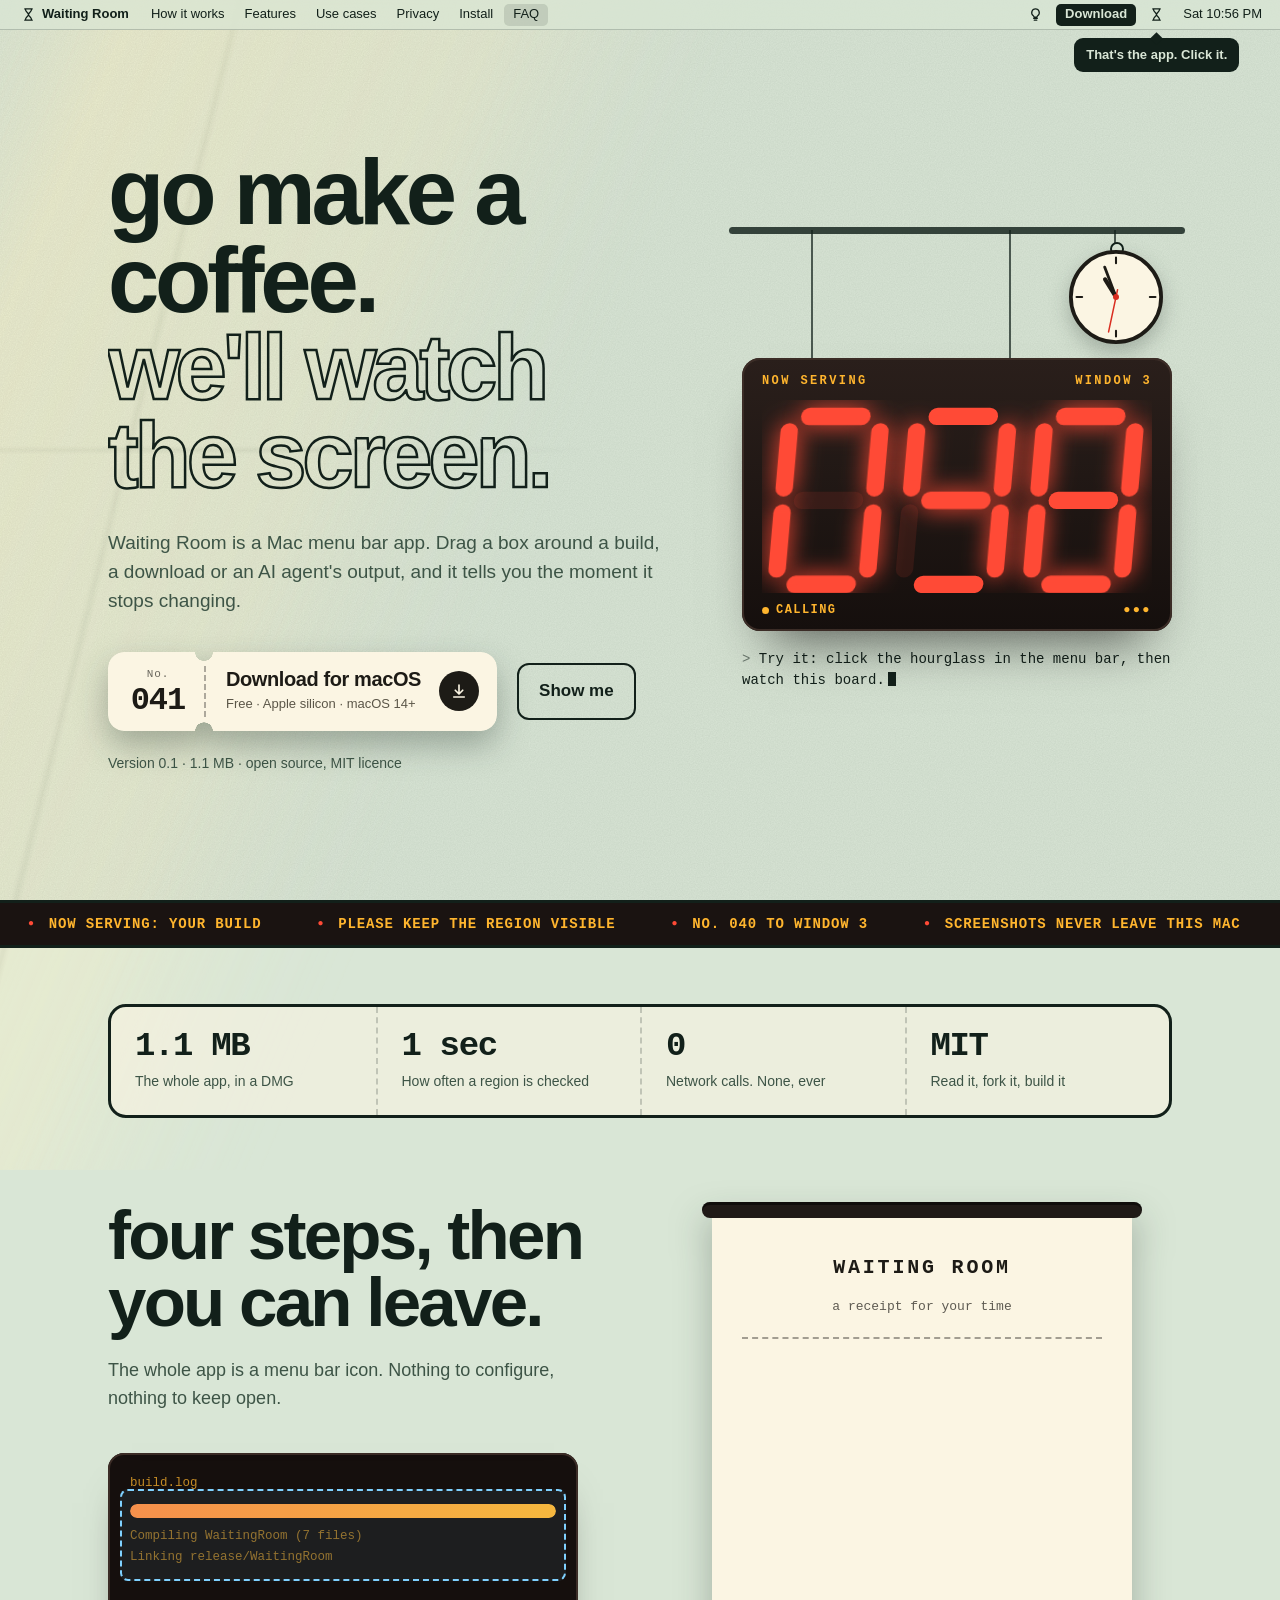
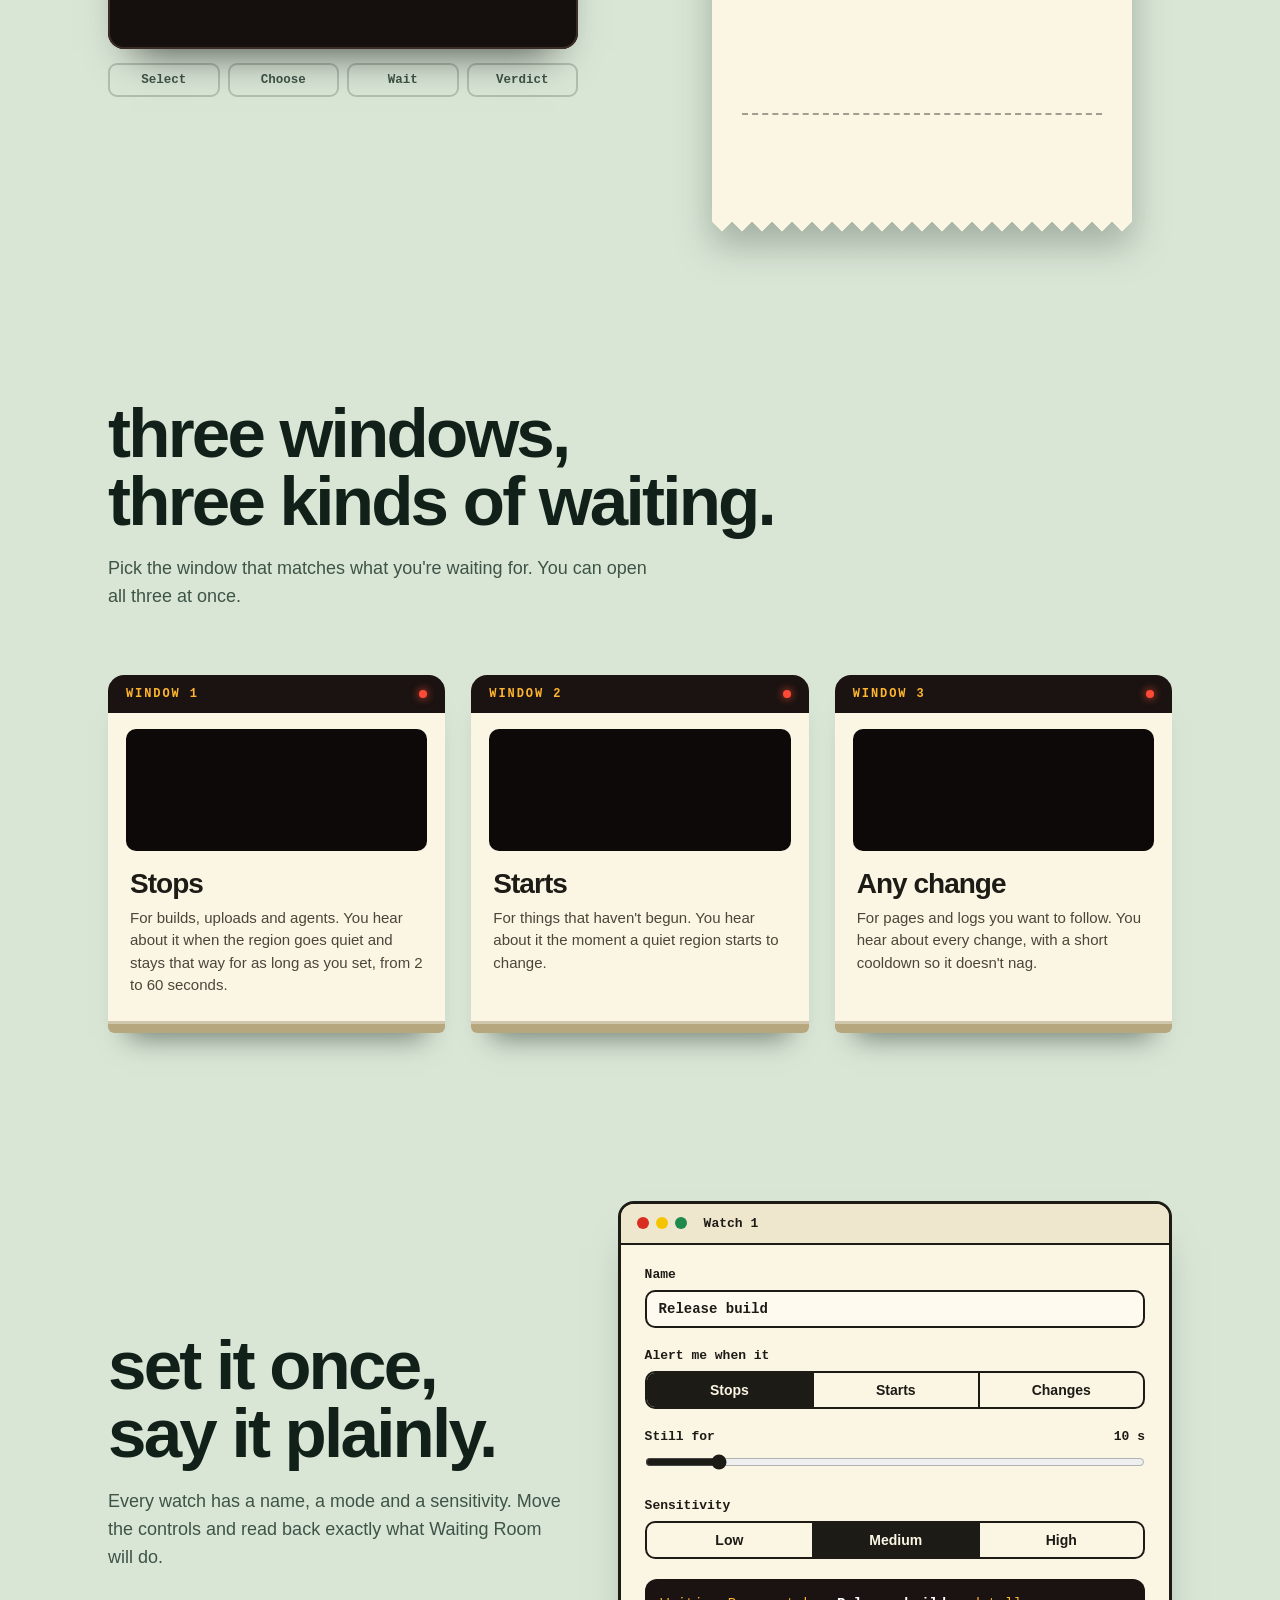
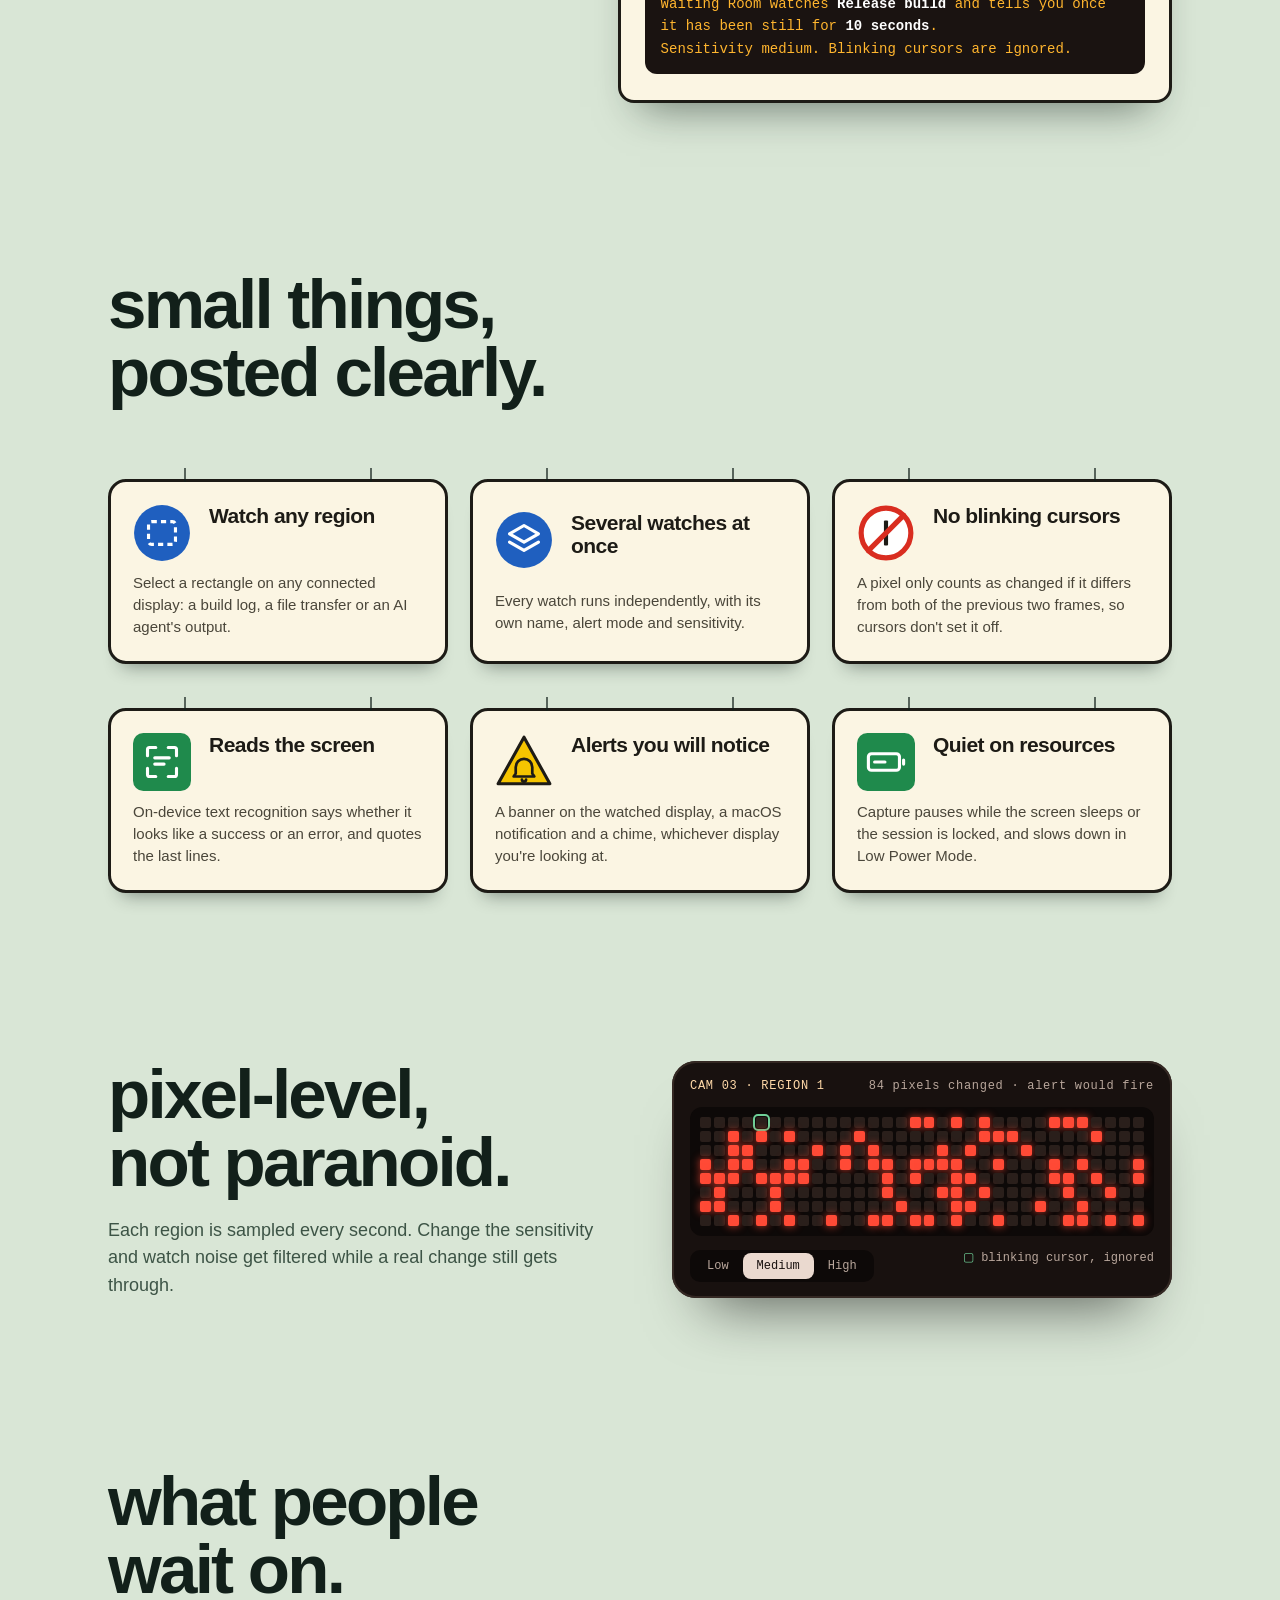
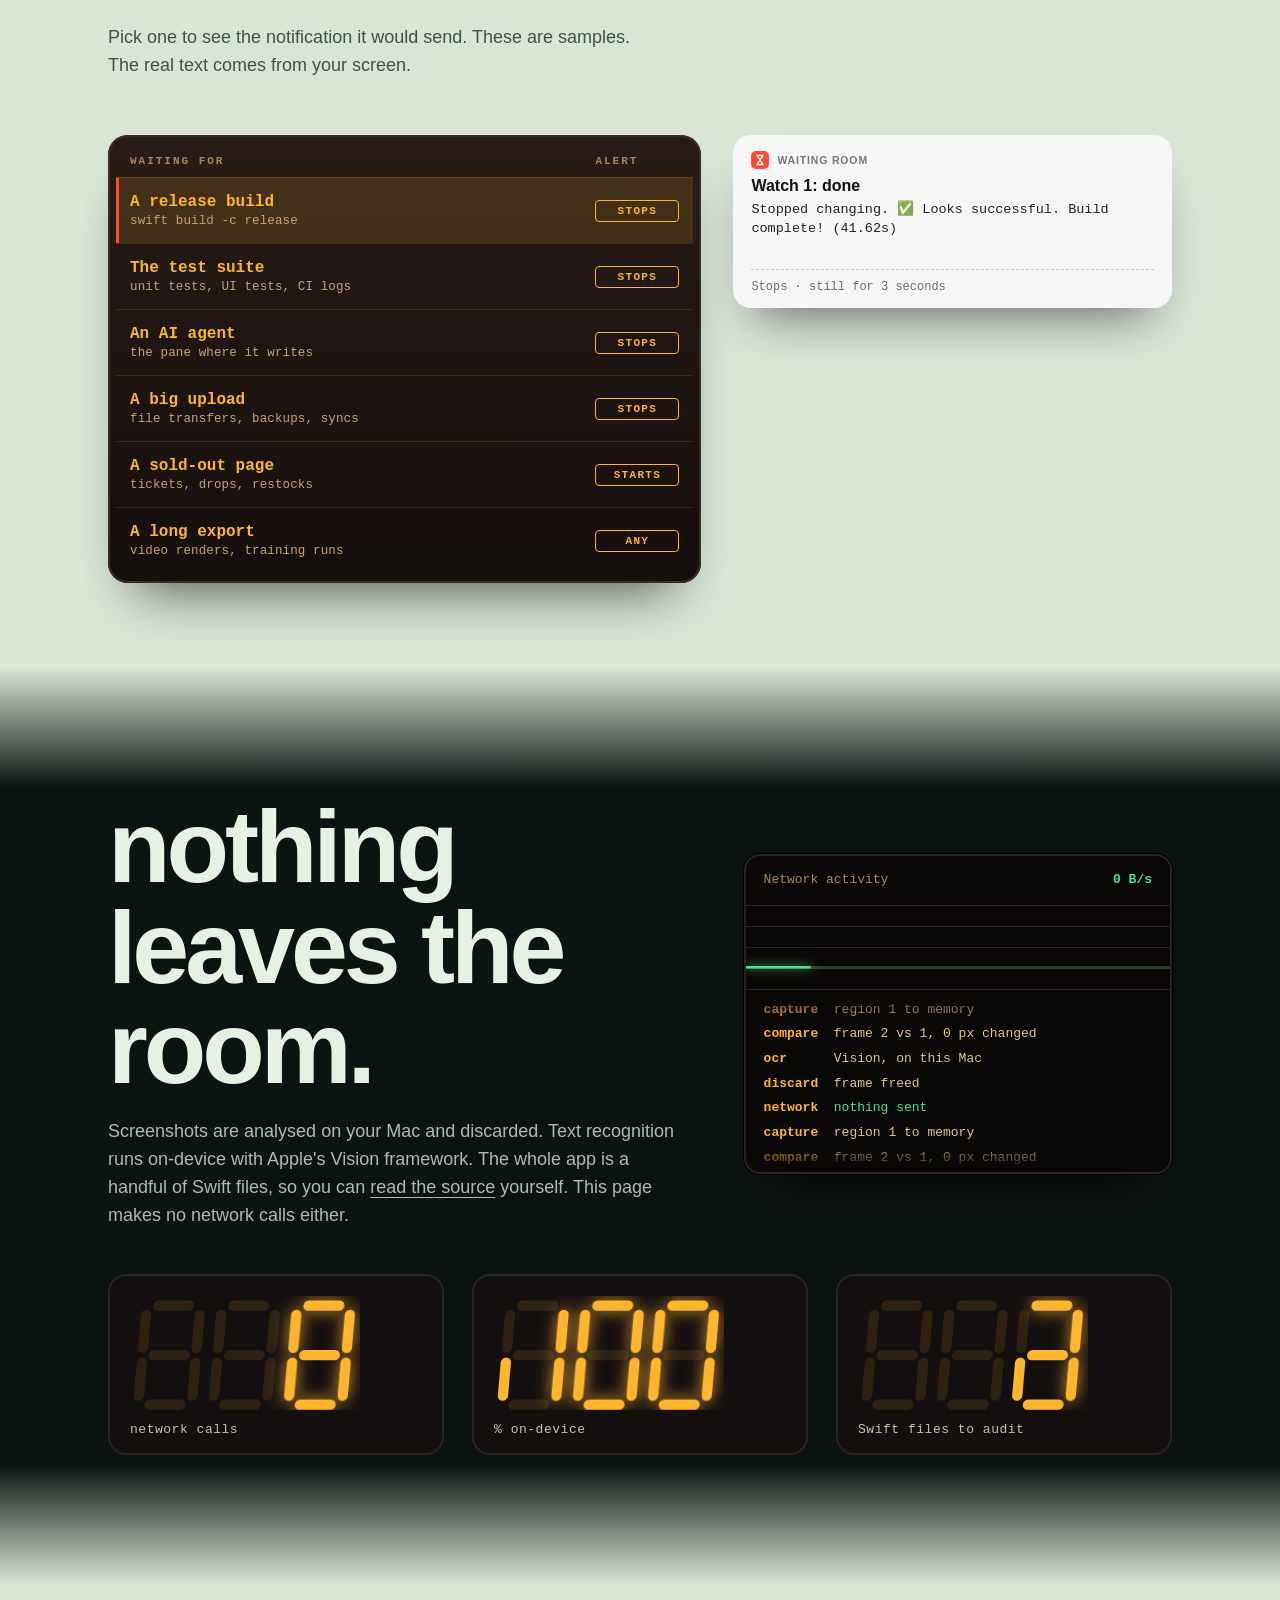
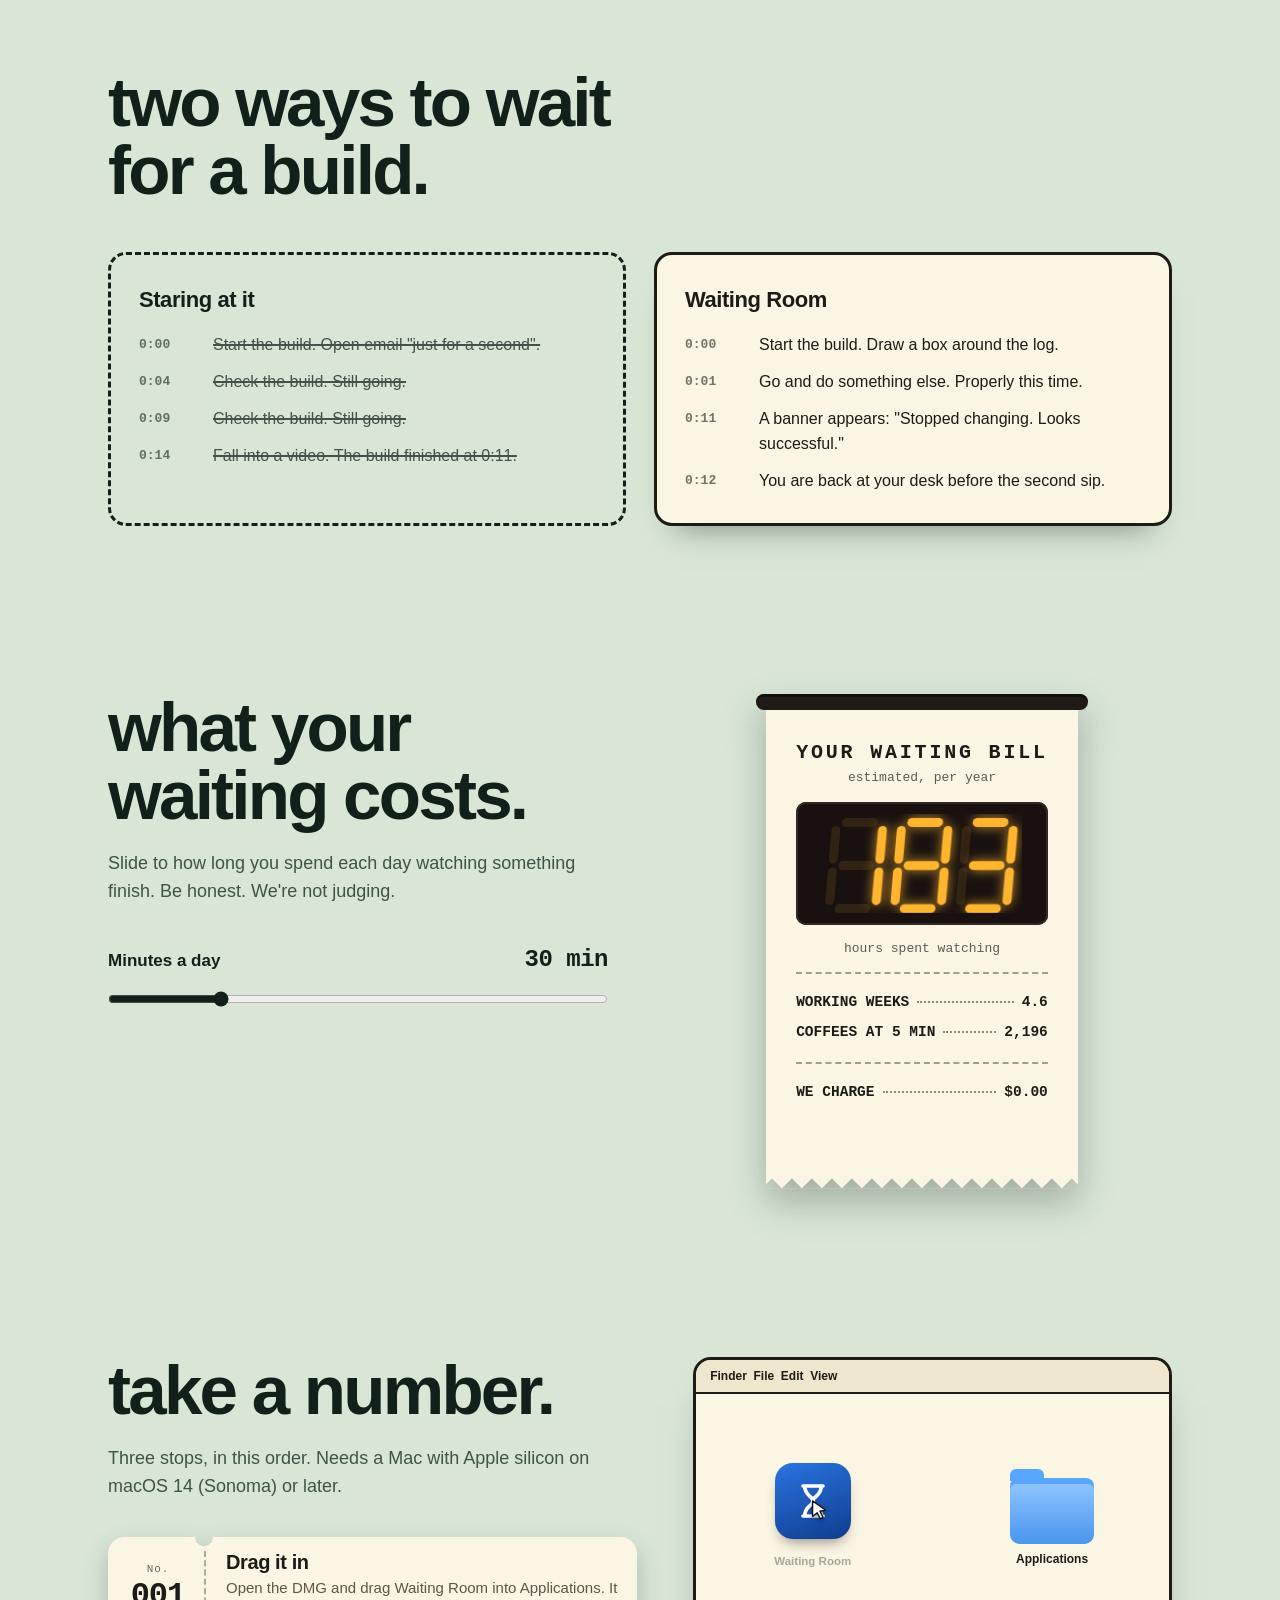
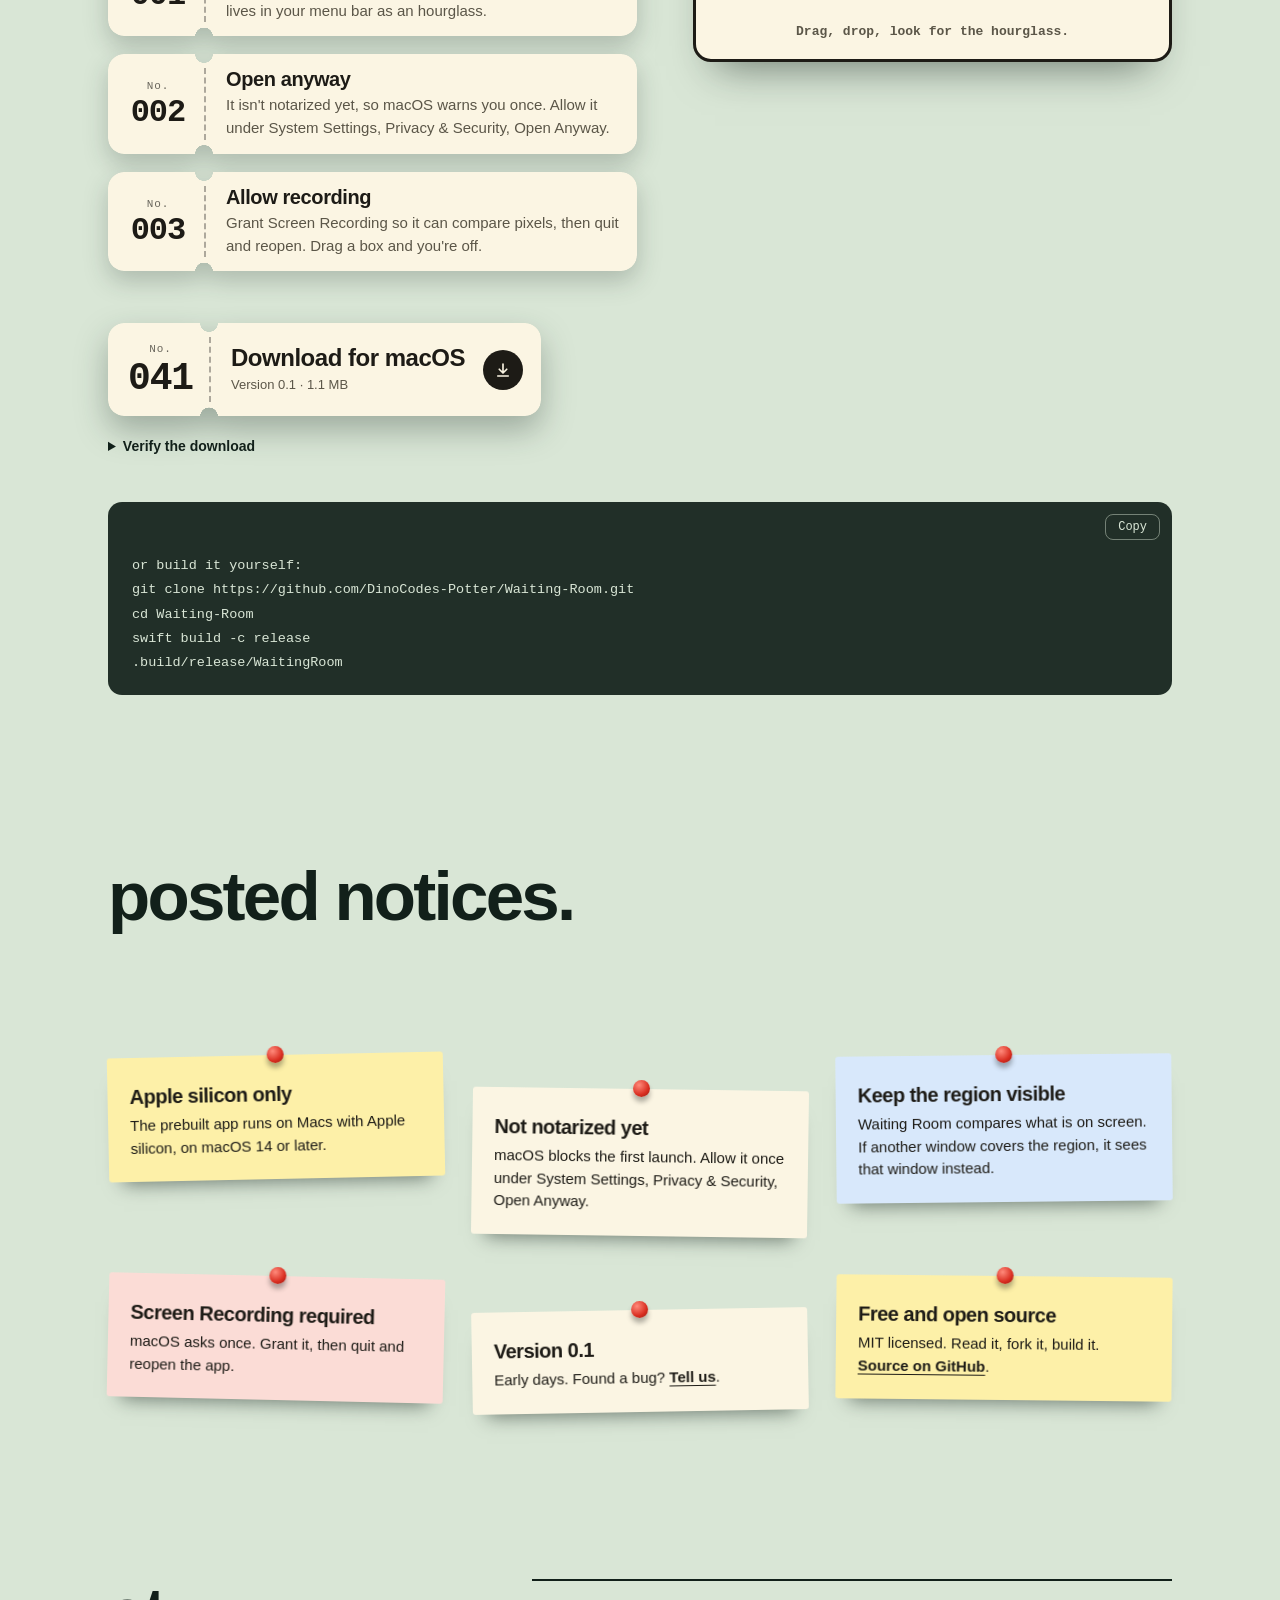
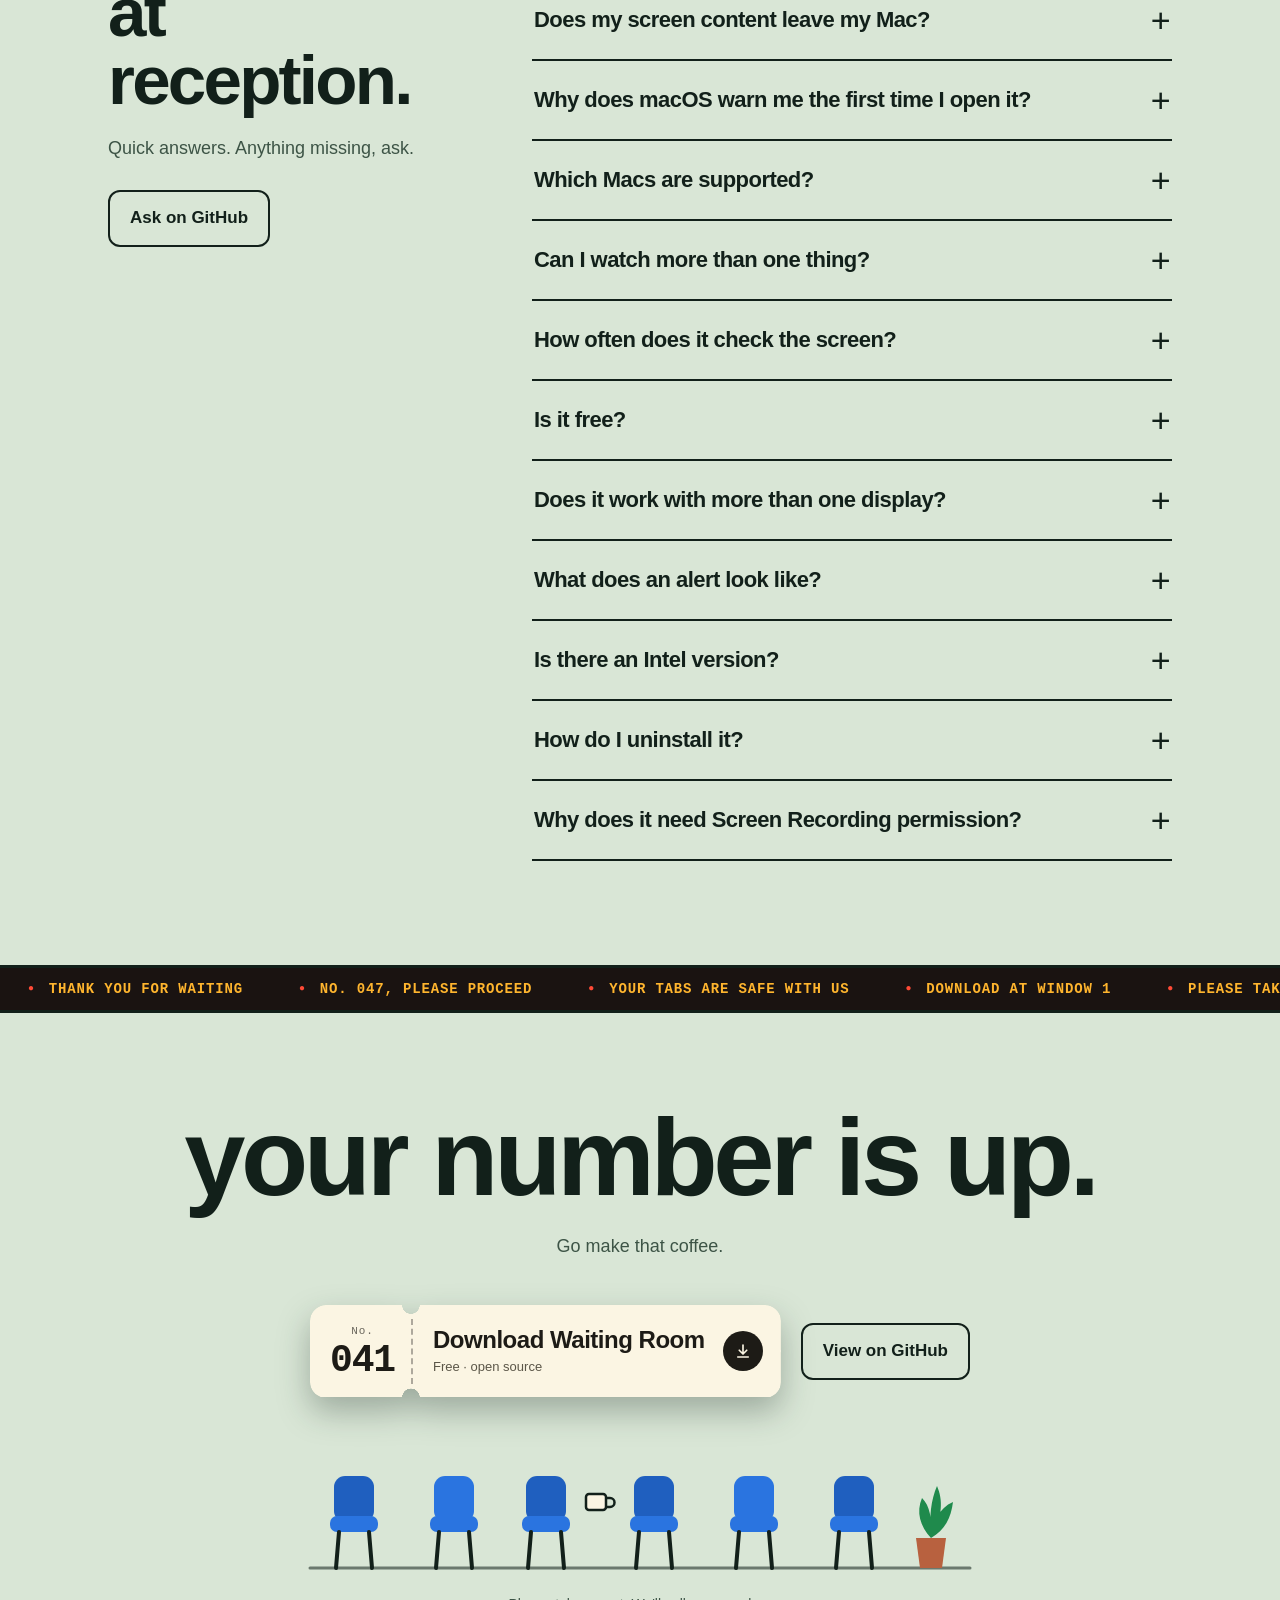
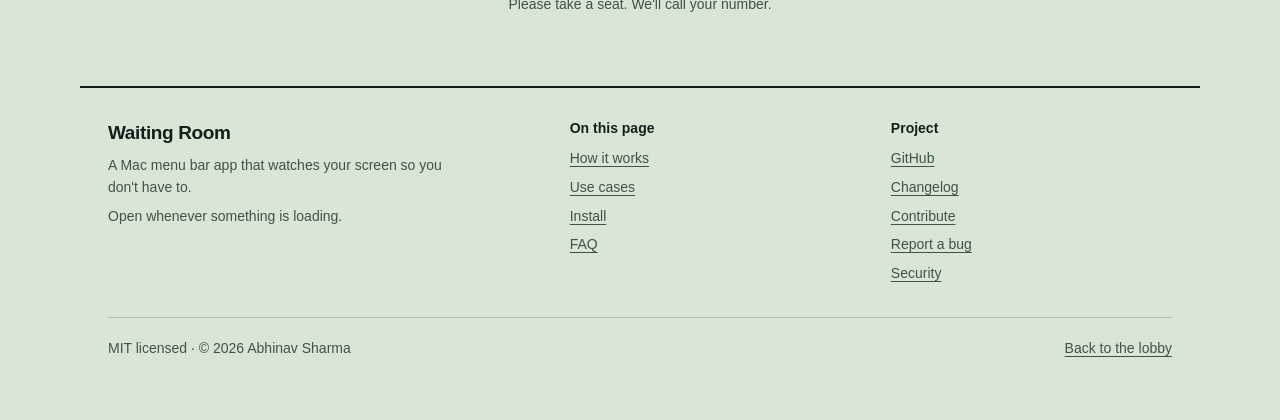
==== commit 74a1be3a: "Website: icon travels over the folder, then shrinks into it" ====
--- a/website/index.html
+++ b/website/index.html
@@ -504,14 +504,16 @@
 .fold::before{content:"";position:absolute;left:0;top:-9px;width:34px;height:12px;border-radius:6px 6px 0 0;background:#58a6ff}
 .fold::after{content:"";position:absolute;inset:6px 0 0;border-radius:6px 6px 10px 10px;background:linear-gradient(#8cc4ff,#4a95ee)}
 .scene__body figure{position:relative;width:120px}
-.scene__app{animation:drag 8s infinite cubic-bezier(.5,0,.3,1)}
-.scene__app .ico,.scene__app .lbl{animation:dropi 8s infinite}
+.scene__app{z-index:2;animation:drag 8s infinite cubic-bezier(.5,0,.3,1)}
+.scene__app .ico{animation:dropi 8s infinite}
+.scene__app .lbl{animation:lblf 8s infinite}
 .scene__cur{position:absolute;left:55px;top:36px;width:22px;height:22px;filter:drop-shadow(0 2px 2px rgba(0,0,0,.35));animation:curs 8s infinite}
 .scene__cap{padding:0 20px 20px;text-align:center;font:600 13px var(--mono);color:#5b5648}
 @keyframes drag{0%,12%{transform:none}42%,92%{transform:translateX(calc(100cqw - 120px))}93%,100%{transform:none}}
-@keyframes dropi{0%,42%{opacity:1;transform:none}49%{opacity:0;transform:scale(.25)}92%{opacity:0;transform:scale(.25)}93%{opacity:0;transform:none}100%{opacity:1;transform:none}}
+@keyframes dropi{0%,42%{opacity:1;transform:none}46%{opacity:1;transform:scale(1.08)}53%{opacity:0;transform:translateY(8px) scale(.2)}92%{opacity:0;transform:scale(.25)}93%{opacity:0;transform:none}100%{opacity:1;transform:none}}
+@keyframes lblf{0%,22%{opacity:1}34%,92%{opacity:0}93%{opacity:0}100%{opacity:1}}
 @keyframes curs{0%,42%{opacity:1;transform:none}52%{opacity:1;transform:translate(16px,18px)}58%,92%{opacity:0;transform:translate(16px,18px)}93%{opacity:0;transform:none}100%{opacity:1;transform:none}}
-@keyframes bump{0%,44%{transform:none}48%{transform:scale(1.12)}54%,100%{transform:none}}
+@keyframes bump{0%,48%{transform:none}53%{transform:scale(1.14)}60%,100%{transform:none}}
 @keyframes hgpop{0%,50%{transform:scale(0)}58%{transform:scale(1.35)}64%,92%{transform:scale(1)}100%{transform:scale(0)}}
 /* privacy monitor */
 .mon{border-radius:16px;background:#0a0807;border:2px solid #2d2320;box-shadow:0 0 0 1px #000,0 30px 50px -30px #000;overflow:hidden;font:500 13px/1.9 var(--mono);color:#e3c58c}
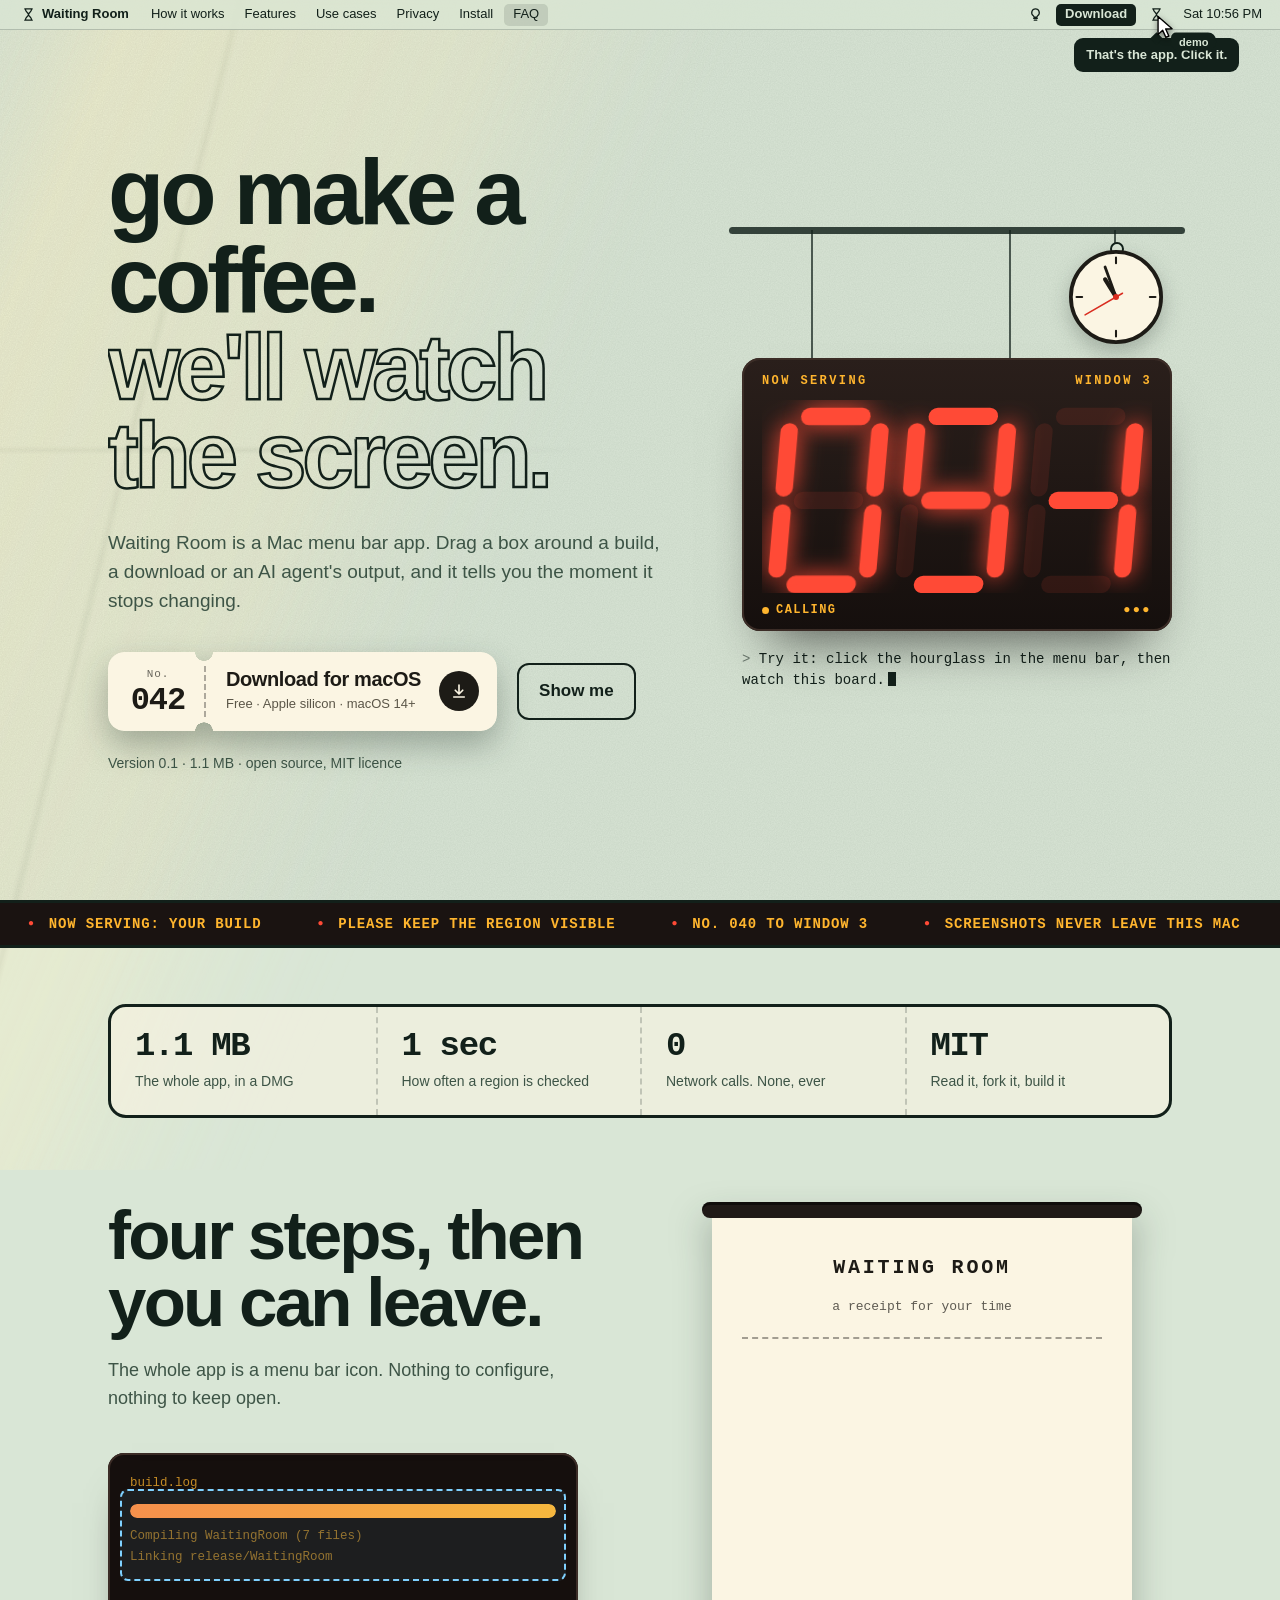
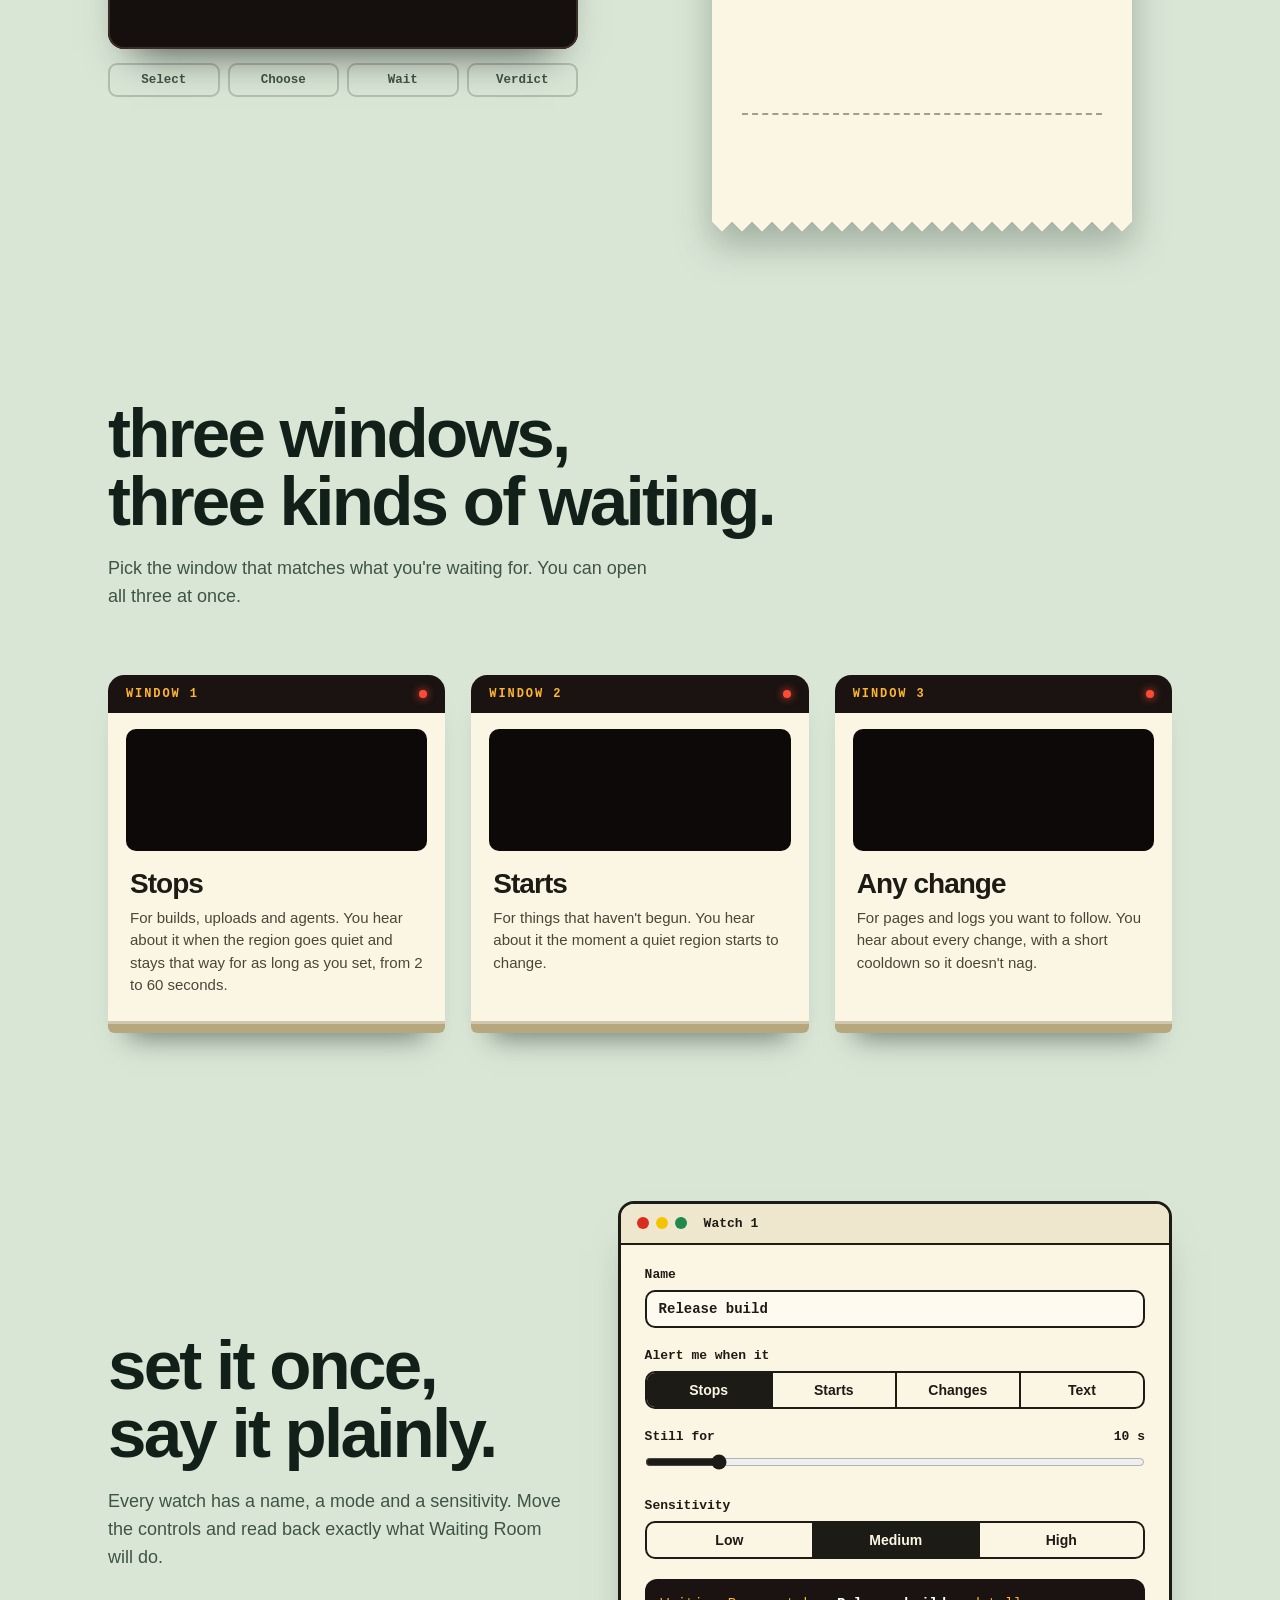
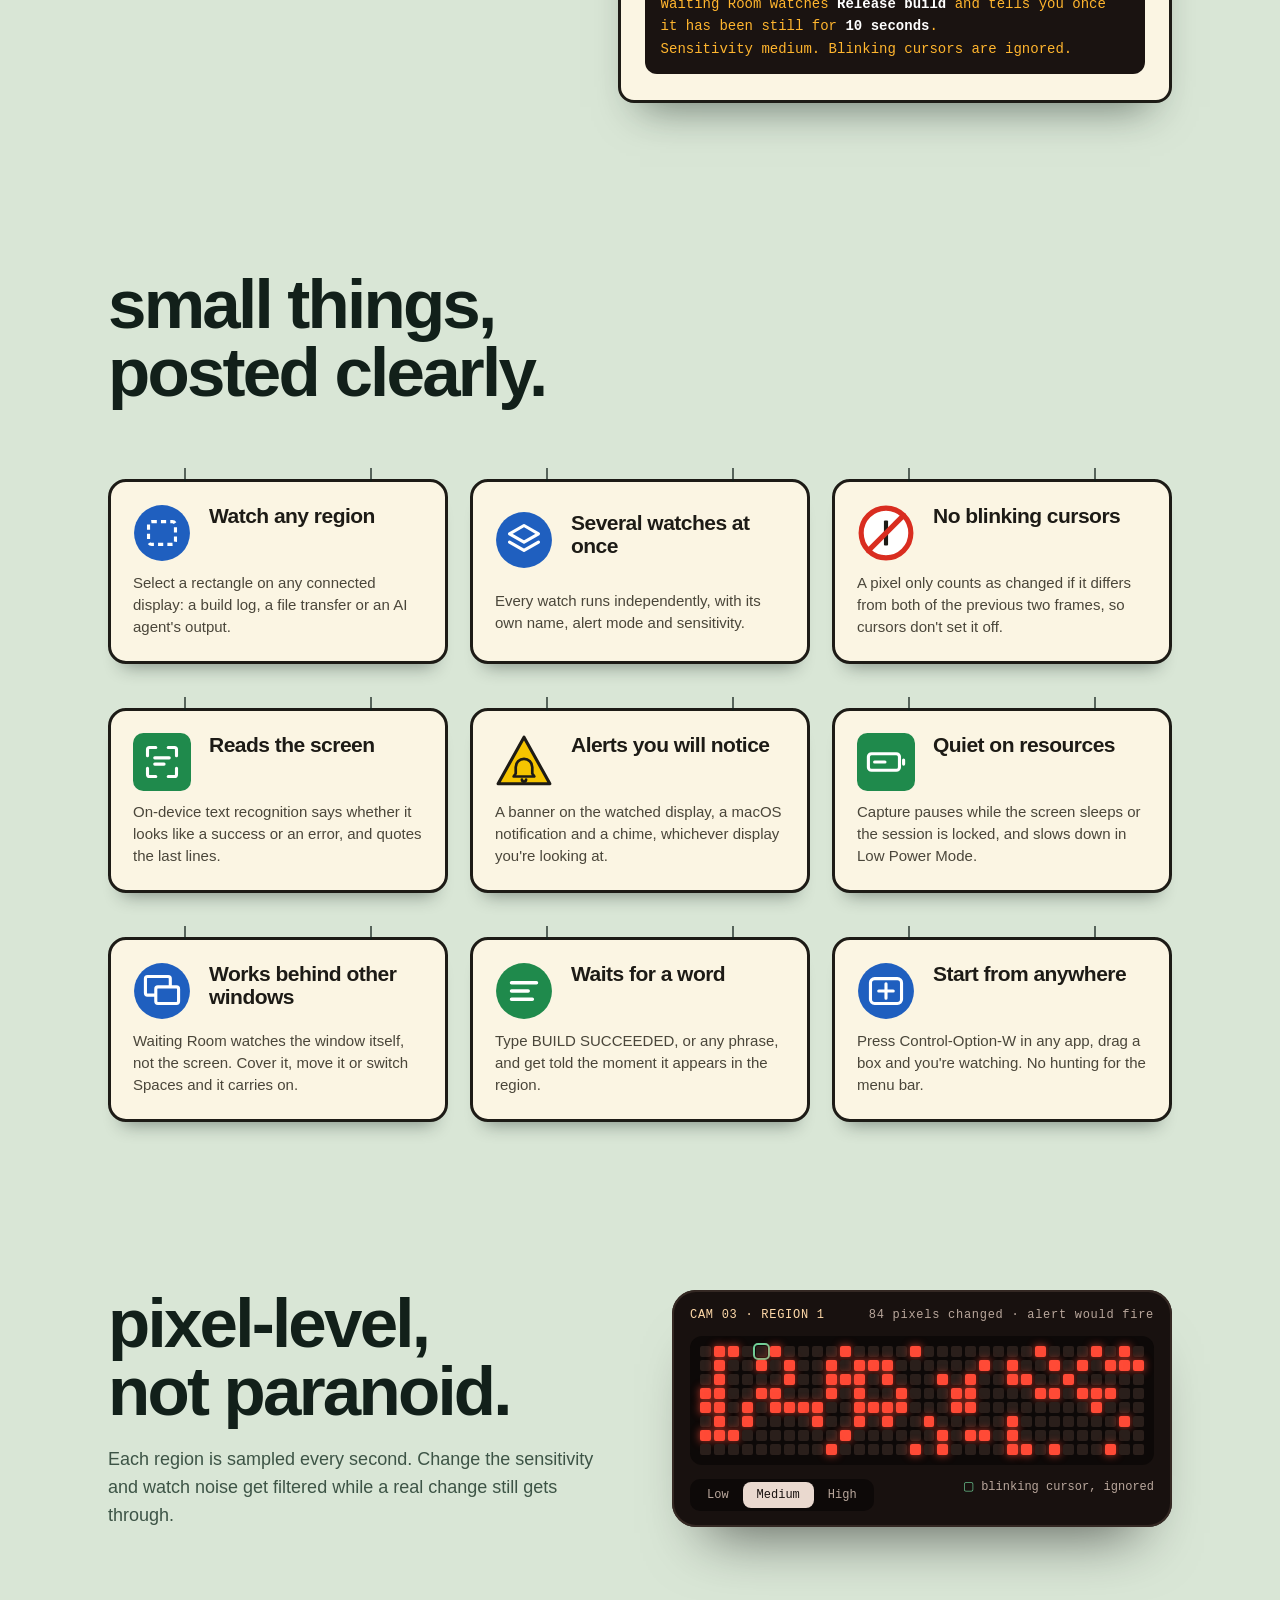
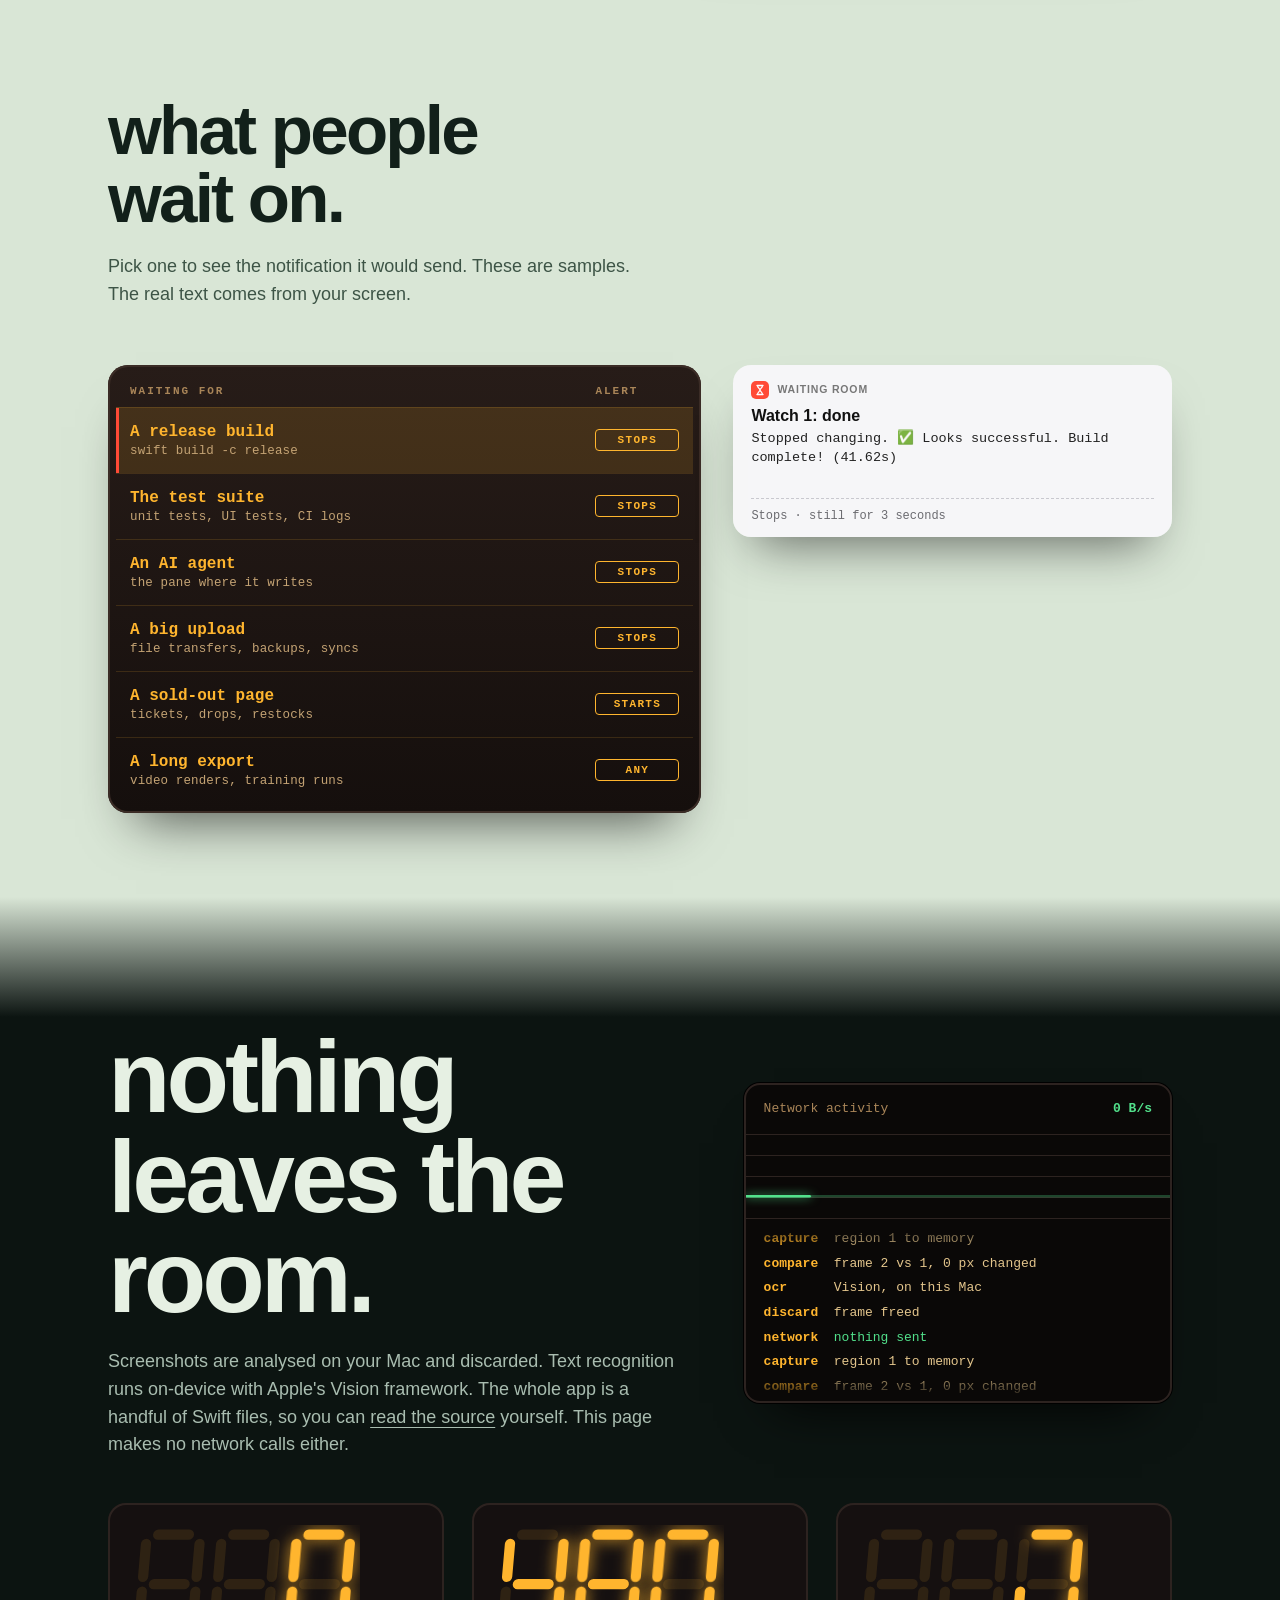
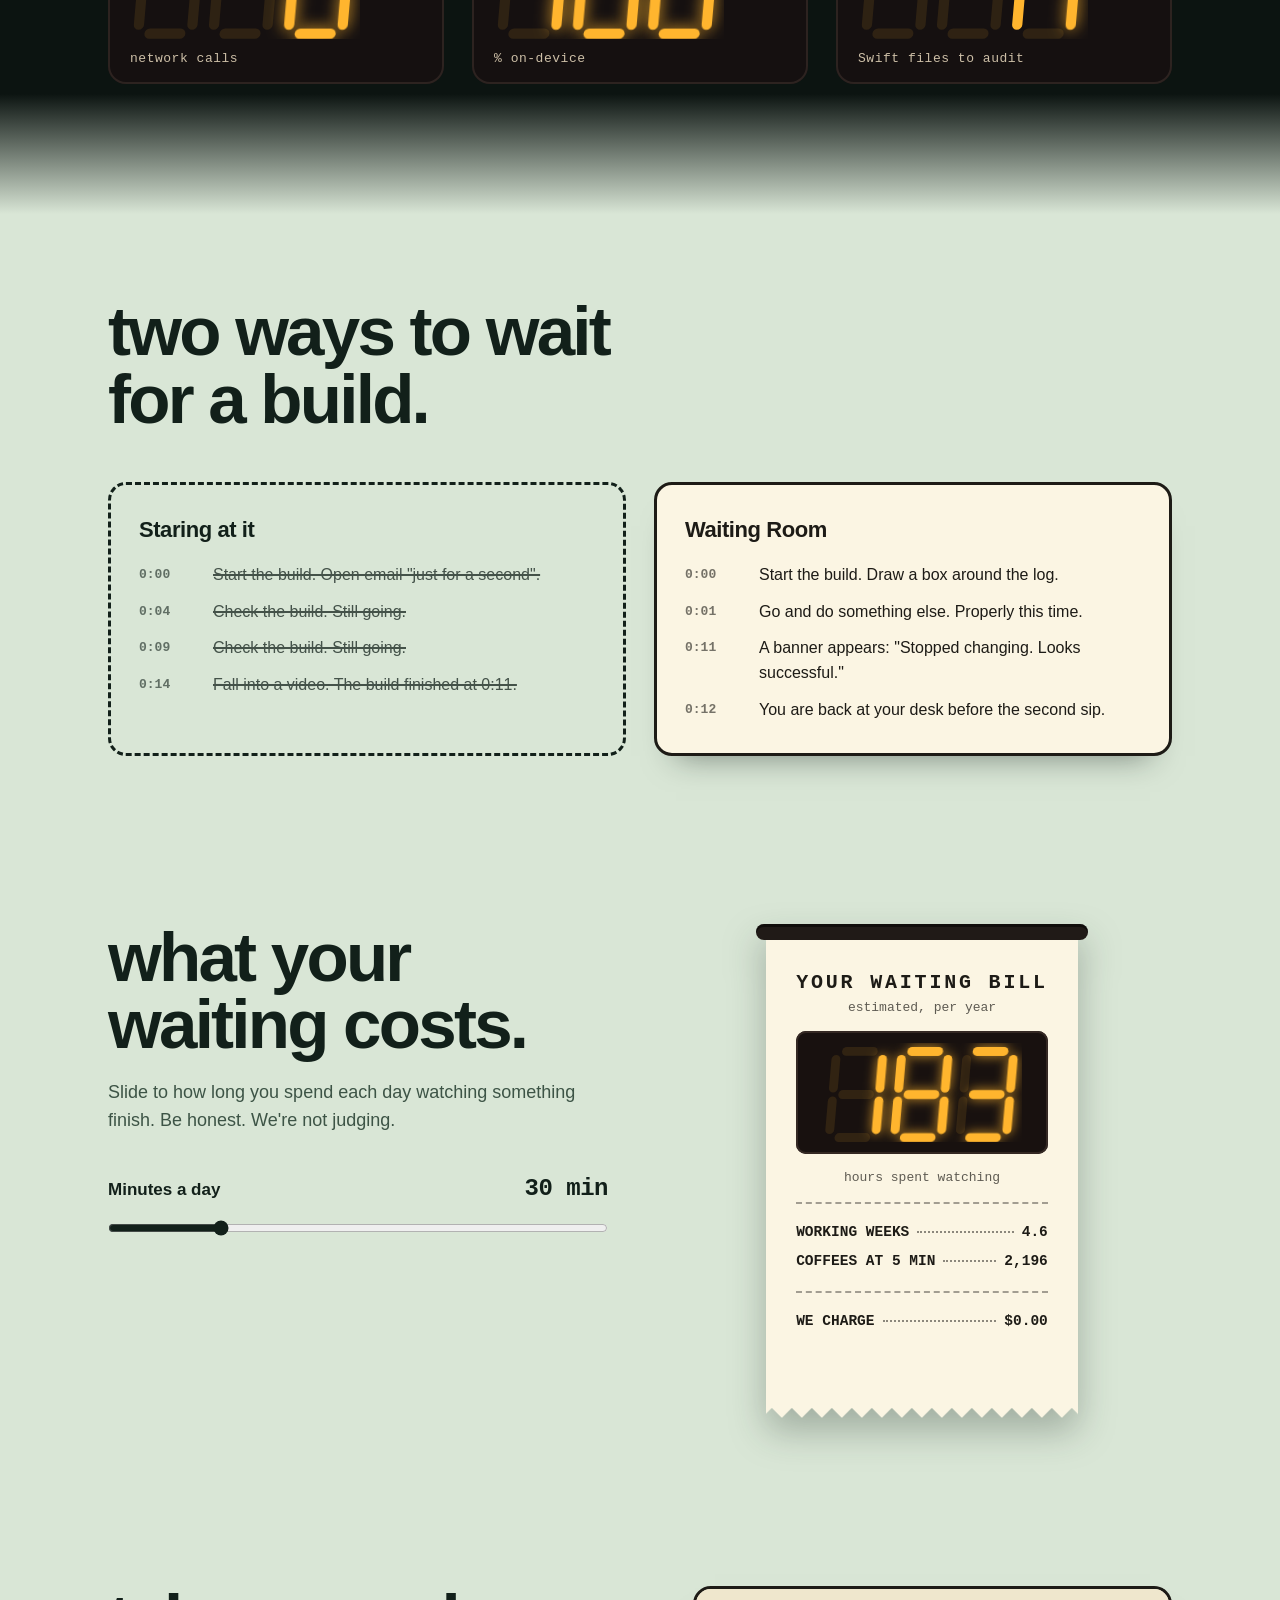
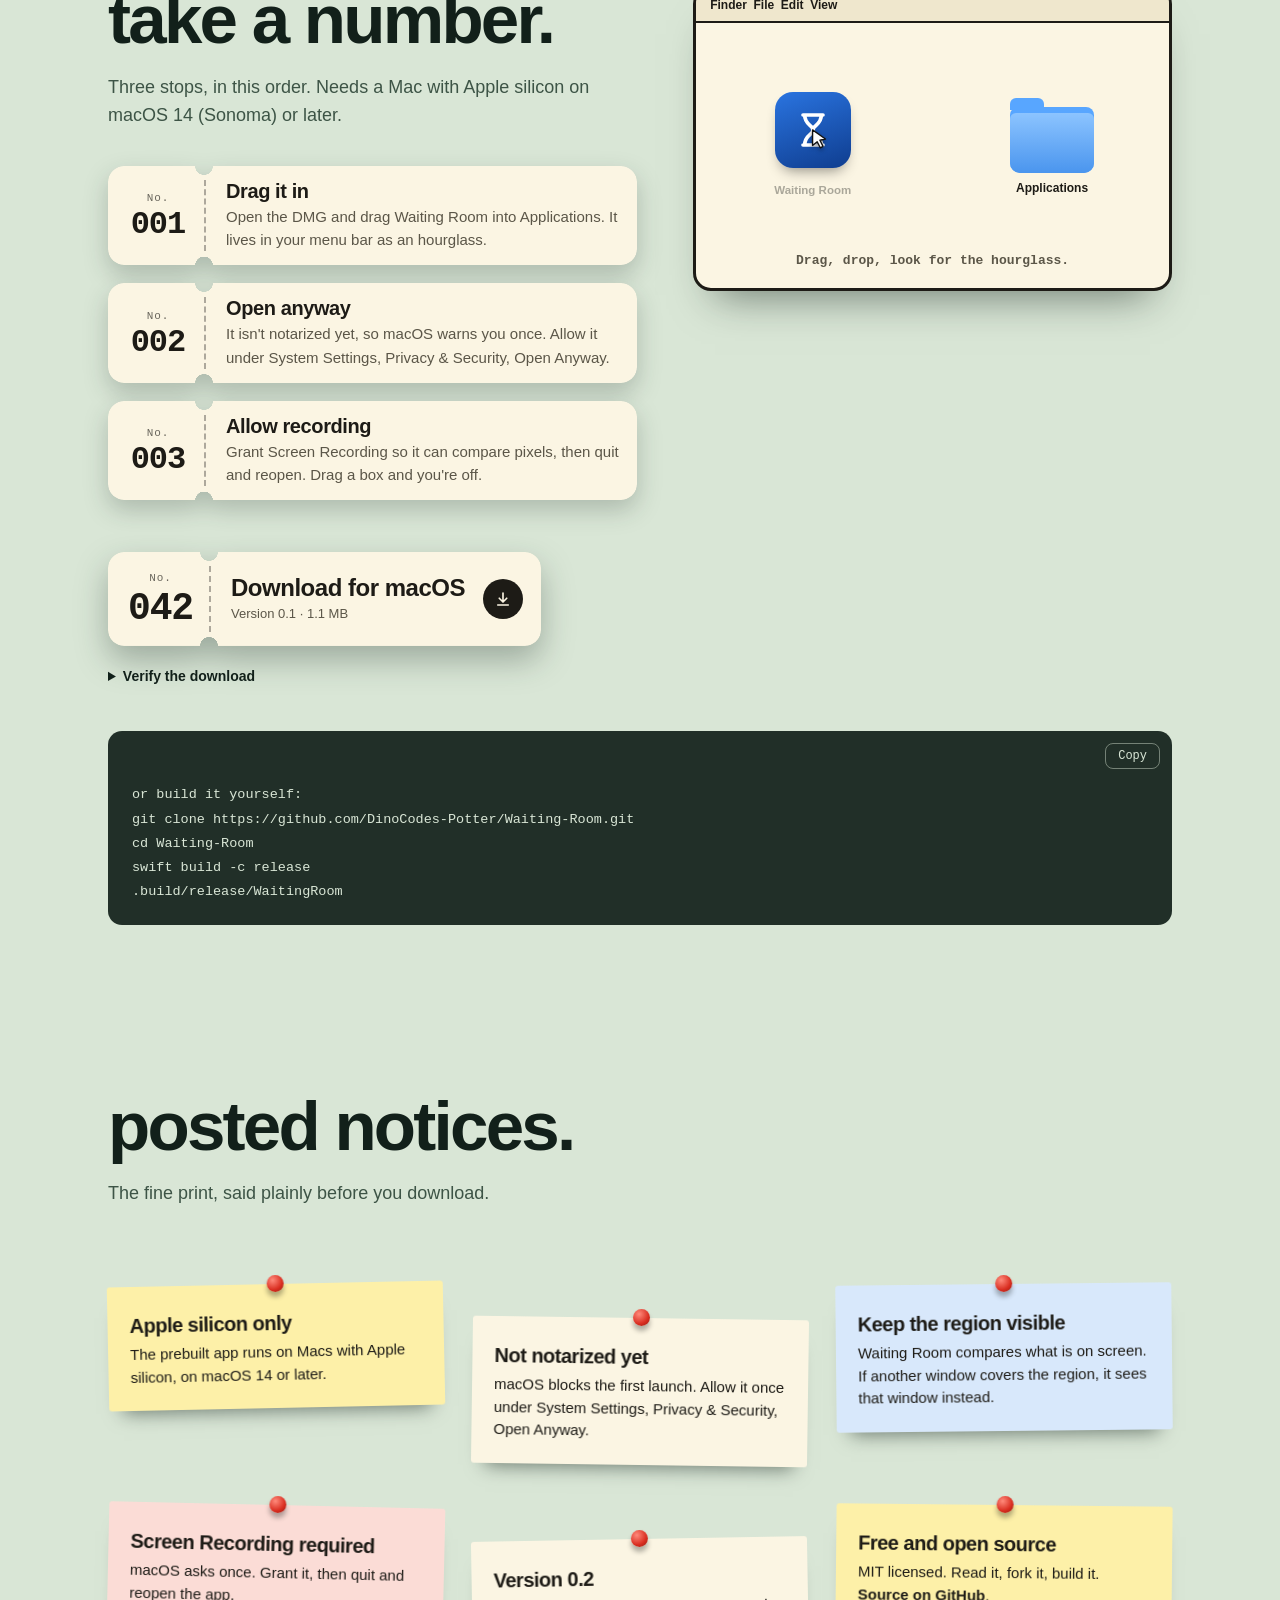
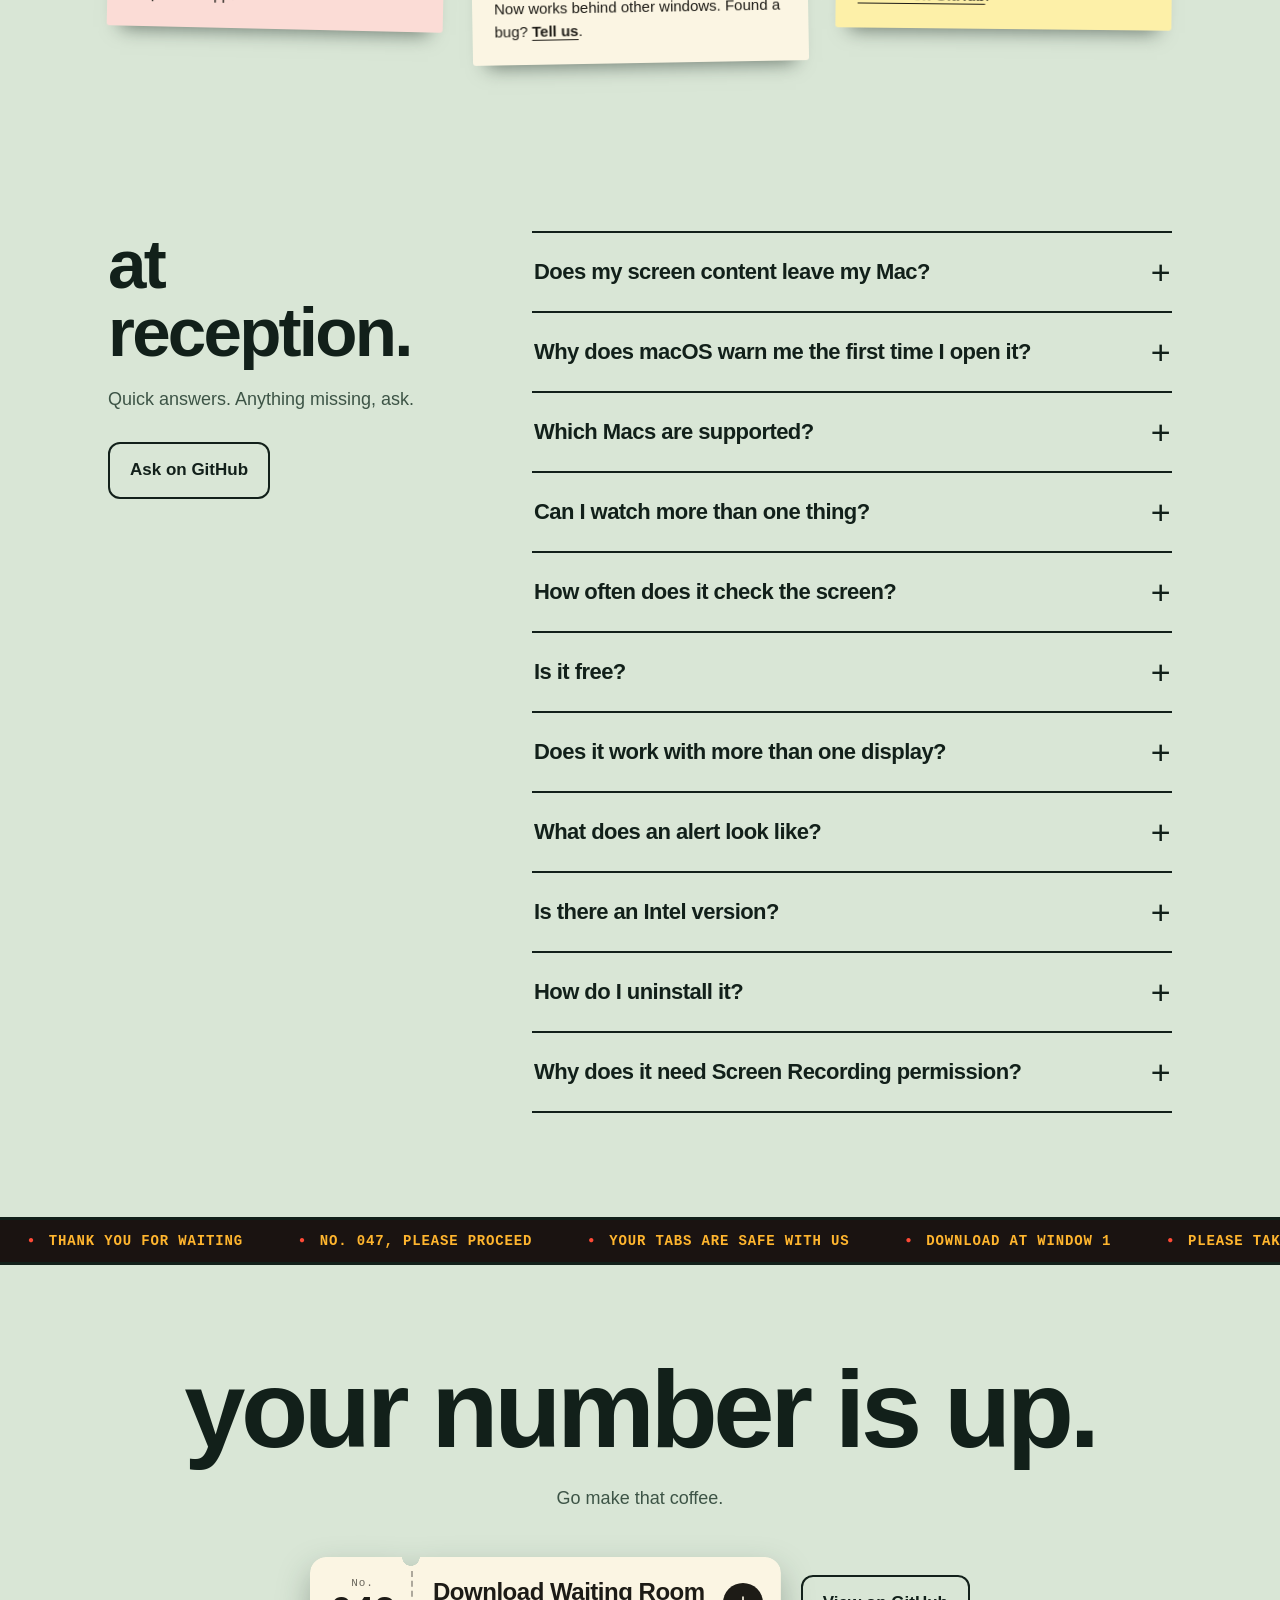
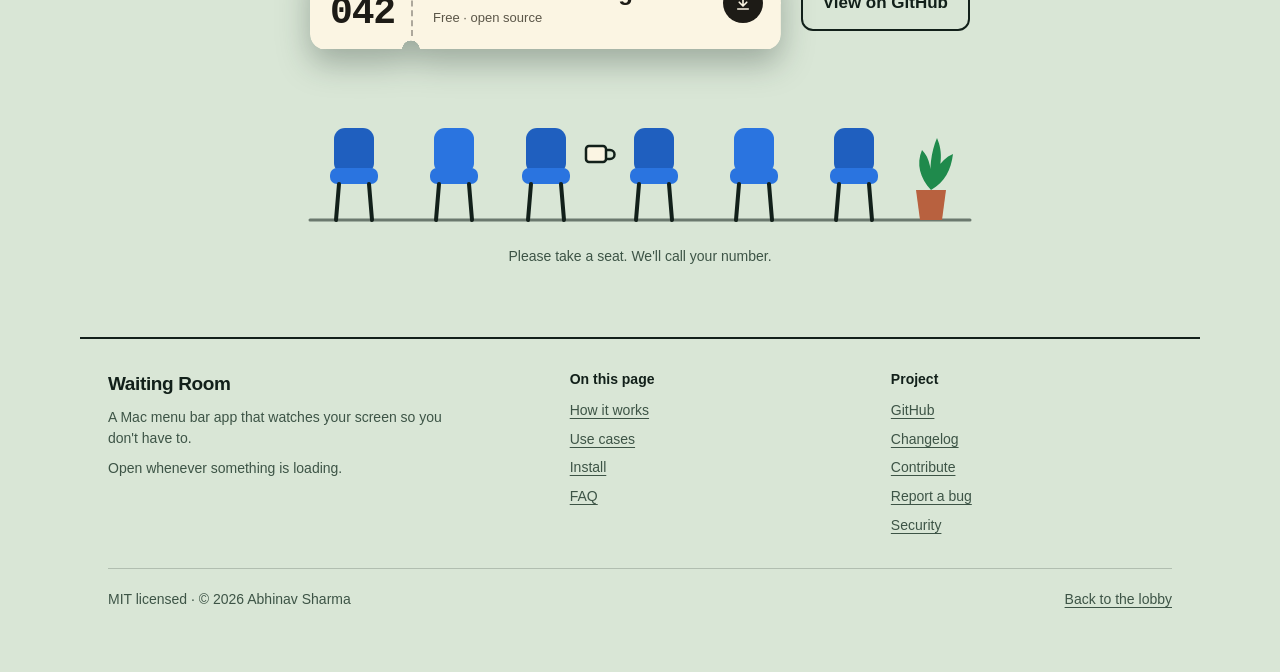
==== commit 6a2ff934: "Release pipeline, website copy and docs for 0.2" ====
--- a/website/index.html
+++ b/website/index.html
@@ -463,7 +463,7 @@
 .win__b{padding:22px 24px 26px;display:grid;gap:20px}
 .fld label,.fld>span{display:flex;justify-content:space-between;font:600 13px var(--mono);margin-bottom:8px}
 .fld output{font-weight:700}
-.pseg{display:grid;grid-template-columns:repeat(3,1fr);border:2px solid var(--paper-ink);border-radius:10px;overflow:hidden}
+.pseg{display:grid;grid-auto-flow:column;grid-auto-columns:1fr;border:2px solid var(--paper-ink);border-radius:10px;overflow:hidden}
 .pseg button{padding:9px 6px;border:0;border-left:2px solid var(--paper-ink);background:none;font:600 14px var(--sans);cursor:pointer;color:var(--paper-ink);transition:background .2s,color .2s}
 .pseg button:first-child{border-left:0}
 .pseg button[aria-pressed="true"]{background:var(--paper-ink);color:var(--paper)}
@@ -596,7 +596,7 @@
   </div>
   <div class="mbar__r">
     <button id="lights" type="button" aria-label="Turn the lights off" aria-pressed="false"><svg viewBox="0 0 24 24" aria-hidden="true"><path d="M9 18h6M10 21h4M12 3a6 6 0 0 0-3.5 10.9c.6.5 1 1.2 1 2V16h5v-.1c0-.8.4-1.5 1-2A6 6 0 0 0 12 3z"/></svg></button>
-    <a class="mbar__dl" data-dl href="https://github.com/DinoCodes-Potter/Waiting-Room/raw/main/WaitingRoom-0.1.dmg">Download</a>
+    <a class="mbar__dl" data-dl href="download/WaitingRoom.dmg">Download</a>
     <button class="mbx ring" id="hg" type="button" aria-label="Waiting Room menu" aria-haspopup="true"><svg viewBox="0 0 24 24" aria-hidden="true"><path d="M6 3h12M6 21h12M7 3c0 5 5 6 5 9s-5 4-5 9M17 3c0 5-5 6-5 9s5 4 5 9"/></svg><i class="badge"></i></button>
     <time id="clock">Sun 9:41</time>
   </div>
@@ -611,13 +611,13 @@
         <h1><span class="ln"><span>go make a coffee.</span></span><span class="ln"><span>we'll watch the screen.</span></span></h1>
         <p class="lead">Waiting Room is a Mac menu bar app. Drag a box around a build, a download or an AI agent's output, and it tells you the moment it stops changing.</p>
         <div class="hero__cta">
-          <a class="ticket" id="dl1" data-dl href="https://github.com/DinoCodes-Potter/Waiting-Room/raw/main/WaitingRoom-0.1.dmg" aria-label="Download Waiting Room for macOS">
+          <a class="ticket" id="dl1" data-dl href="download/WaitingRoom.dmg" aria-label="Download Waiting Room for macOS">
             <span class="ticket__stub"><small>No.</small><b data-num>039</b></span>
             <span class="ticket__main"><span><strong>Download for macOS</strong><small>Free · Apple silicon · macOS 14+</small></span><span class="ticket__go"><svg viewBox="0 0 24 24" aria-hidden="true"><path d="M12 4v11M7 11l5 5 5-5M5 20h14"/></svg></span></span>
           </a>
           <button class="btn" id="show" type="button">Show me</button>
         </div>
-        <p class="fine">Version 0.1 · 1.1 MB · open source, MIT licence</p>
+        <p class="fine">Version <span data-ver>0.1</span> · <span data-size>1.1 MB</span> · open source, MIT licence</p>
       </div>
 
       <div class="room">
@@ -724,7 +724,7 @@
         <div class="win__b">
           <div class="fld"><label for="pname">Name</label><input id="pname" type="text" value="Release build" maxlength="24" autocomplete="off"></div>
           <div class="fld"><span>Alert me when it</span>
-            <div class="pseg" id="pmode"><button type="button" aria-pressed="true" data-v="stops">Stops</button><button type="button" aria-pressed="false" data-v="starts">Starts</button><button type="button" aria-pressed="false" data-v="any">Changes</button></div></div>
+            <div class="pseg" id="pmode"><button type="button" aria-pressed="true" data-v="stops">Stops</button><button type="button" aria-pressed="false" data-v="starts">Starts</button><button type="button" aria-pressed="false" data-v="any">Changes</button><button type="button" aria-pressed="false" data-v="text">Text</button></div></div>
           <div class="fld"><label for="pstill">Still for <output id="pstillo">10 s</output></label><input id="pstill" type="range" min="2" max="60" value="10"></div>
           <div class="fld"><span>Sensitivity</span>
             <div class="pseg" id="psens"><button type="button" aria-pressed="false" data-v="Low">Low</button><button type="button" aria-pressed="true" data-v="Medium">Medium</button><button type="button" aria-pressed="false" data-v="High">High</button></div></div>
@@ -769,6 +769,21 @@
           <h3>Quiet on resources</h3>
           <p>Capture pauses while the screen sleeps or the session is locked, and slows down in Low Power Mode.</p>
         </article>
+        <article class="sg" style="--d:0.72s">
+          <svg viewBox="0 0 56 56" aria-hidden="true"><circle cx="28" cy="28" r="27" fill="#1f5fbf"/><rect x="12" y="14" width="24" height="18" rx="2" fill="none" stroke="#fff" stroke-width="3"/><rect x="22" y="24" width="22" height="16" rx="2" fill="#1f5fbf" stroke="#fff" stroke-width="3"/></svg>
+          <h3>Works behind other windows</h3>
+          <p>Waiting Room watches the window itself, not the screen. Cover it, move it or switch Spaces and it carries on.</p>
+        </article>
+        <article class="sg" style="--d:0.84s">
+          <svg viewBox="0 0 56 56" aria-hidden="true"><circle cx="28" cy="28" r="27" fill="#1f8a4c"/><path d="M16 20h24M16 28h16M16 36h20" stroke="#fff" stroke-width="3.5" stroke-linecap="round"/></svg>
+          <h3>Waits for a word</h3>
+          <p>Type BUILD SUCCEEDED, or any phrase, and get told the moment it appears in the region.</p>
+        </article>
+        <article class="sg" style="--d:0.96s">
+          <svg viewBox="0 0 56 56" aria-hidden="true"><circle cx="28" cy="28" r="27" fill="#1f5fbf"/><rect x="13" y="16" width="30" height="24" rx="4" fill="none" stroke="#fff" stroke-width="3"/><path d="M21 28h14M28 21v14" stroke="#fff" stroke-width="3" stroke-linecap="round"/></svg>
+          <h3>Start from anywhere</h3>
+          <p>Press Control-Option-W in any app, drag a box and you're watching. No hunting for the menu bar.</p>
+        </article>
       </div>
     </div>
   </section>
@@ -894,12 +909,12 @@
         <div class="ticket ticket--static"><span class="ticket__stub"><small>No.</small><b>003</b></span><span class="ticket__main"><span><strong>Allow recording</strong><p>Grant Screen Recording so it can compare pixels, then quit and reopen. Drag a box and you're off.</p></span></span></div>
       </div>
       <div class="take__go">
-        <a class="ticket ticket--lg" data-dl href="https://github.com/DinoCodes-Potter/Waiting-Room/raw/main/WaitingRoom-0.1.dmg">
+        <a class="ticket ticket--lg" data-dl href="download/WaitingRoom.dmg">
           <span class="ticket__stub"><small>No.</small><b data-num>039</b></span>
-          <span class="ticket__main"><span><strong>Download for macOS</strong><small>Version 0.1 · 1.1 MB</small></span><span class="ticket__go"><svg viewBox="0 0 24 24" aria-hidden="true"><path d="M12 4v11M7 11l5 5 5-5M5 20h14"/></svg></span></span>
+          <span class="ticket__main"><span><strong>Download for macOS</strong><small>Version <span data-ver>0.1</span> · <span data-size>1.1 MB</span></small></span><span class="ticket__go"><svg viewBox="0 0 24 24" aria-hidden="true"><path d="M12 4v11M7 11l5 5 5-5M5 20h14"/></svg></span></span>
         </a>
       </div>
-      <details class="verify"><summary>Verify the download</summary>SHA-256 of WaitingRoom-0.1.dmg:<code>b64578218910663ed07dd76904f5e0e1253a18900cefda2f6f50419d6e61cc6a</code></details>
+      <details class="verify"><summary>Verify the download</summary>SHA-256 of WaitingRoom-<span data-ver>0.1</span>.dmg:<code id="sha">b64578218910663ed07dd76904f5e0e1253a18900cefda2f6f50419d6e61cc6a</code></details>
       </div>
       <div class="sticky"><div class="scene" aria-hidden="true">
         <div class="scene__bar"><span><b>Finder</b>&nbsp;&nbsp;File&nbsp;&nbsp;Edit&nbsp;&nbsp;View</span><i class="scene__hg"><svg viewBox="0 0 24 24"><path d="M6 3h12M6 21h12M7 3c0 6 5 6 5 9s-5 3-5 9M17 3c0 6-5 6-5 9s5 3 5 9"/></svg></i></div>
@@ -928,7 +943,7 @@
         <article class="pn" style="--r:.8deg"><h3>Not notarized yet</h3>macOS blocks the first launch. Allow it once under System Settings, Privacy &amp; Security, Open Anyway.</article>
         <article class="pn" style="--r:-.6deg;--c:#d8e8fb"><h3>Keep the region visible</h3>Waiting Room compares what is on screen. If another window covers the region, it sees that window instead.</article>
         <article class="pn" style="--r:1.3deg;--c:#fbdcd6"><h3>Screen Recording required</h3>macOS asks once. Grant it, then quit and reopen the app.</article>
-        <article class="pn" style="--r:-1deg"><h3>Version 0.1</h3>Early days. Found a bug? <a href="https://github.com/DinoCodes-Potter/Waiting-Room/issues/new?template=bug_report.yml" target="_blank" rel="noopener">Tell us</a>.</article>
+        <article class="pn" style="--r:-1deg"><h3>Version 0.2</h3>Now works behind other windows. Found a bug? <a href="https://github.com/DinoCodes-Potter/Waiting-Room/issues/new?template=bug_report.yml" target="_blank" rel="noopener">Tell us</a>.</article>
         <article class="pn" style="--r:.6deg;--c:#fdf0a8"><h3>Free and open source</h3>MIT licensed. Read it, fork it, build it. <a href="https://github.com/DinoCodes-Potter/Waiting-Room" target="_blank" rel="noopener">Source on GitHub</a>.</article>
       </div>
     </div>
@@ -967,7 +982,7 @@
       <h2>your number is up.</h2>
       <p class="sub">Go make that coffee.</p>
       <div class="hero__cta">
-        <a class="ticket ticket--lg" data-dl href="https://github.com/DinoCodes-Potter/Waiting-Room/raw/main/WaitingRoom-0.1.dmg">
+        <a class="ticket ticket--lg" data-dl href="download/WaitingRoom.dmg">
           <span class="ticket__stub"><small>No.</small><b data-num>039</b></span>
           <span class="ticket__main"><span><strong>Download Waiting Room</strong><small>Free · open source</small></span><span class="ticket__go"><svg viewBox="0 0 24 24" aria-hidden="true"><path d="M12 4v11M7 11l5 5 5-5M5 20h14"/></svg></span></span>
         </a>
@@ -1163,7 +1178,7 @@
 function verdict(){return 'Now serving '+pad(board.n)+'.'}
 var soundOK=0;
 function chime(){if(!soundOK)return;try{var a=new (window.AudioContext||window.webkitAudioContext)(),o=a.createOscillator(),o2=a.createOscillator(),g=a.createGain();o.frequency.value=659;o2.frequency.value=523;g.gain.setValueAtTime(.0001,a.currentTime);g.gain.exponentialRampToValueAtTime(.08,a.currentTime+.02);g.gain.exponentialRampToValueAtTime(.0001,a.currentTime+.9);o.connect(g);o2.connect(g);g.connect(a.destination);o.start();o.stop(a.currentTime+.4);o2.start(a.currentTime+.4);o2.stop(a.currentTime+1)}catch(e){}}
-function fire(kind,pre){note.innerHTML='<button type="button" aria-label="Dismiss" id="nx">×</button><small>WAITING ROOM</small><strong>Watch 1: '+kind+'</strong>'+pre+' '+verdict()+'<br><a data-dl href="https://github.com/DinoCodes-Potter/Waiting-Room/raw/main/WaitingRoom-0.1.dmg">That was the app. Take a number.</a>';
+function fire(kind,pre){note.innerHTML='<button type="button" aria-label="Dismiss" id="nx">×</button><small>WAITING ROOM</small><strong>Watch 1: '+kind+'</strong>'+pre+' '+verdict()+'<br><a data-dl href="download/WaitingRoom.dmg">That was the app. Take a number.</a>';
  $('#nx').onclick=function(){note.classList.remove('show')};
  clearTimeout(note.t);note.t=setTimeout(function(){note.classList.remove('show')},11000);
  note.classList.add('show');hg.classList.add('alert');setTimeout(function(){hg.classList.remove('alert')},4500);chime()}
@@ -1220,6 +1235,7 @@
  so_.textContent=t+' s';$('#pstill').parentNode.style.opacity=m==='stops'?1:.35;st.disabled=m!=='stops';
  if(m==='stops')q='Waiting Room watches <b>'+n+'</b> and tells you once it has been still for <b>'+t+' seconds</b>.';
  else if(m==='starts')q='Waiting Room watches <b>'+n+'</b> and tells you the moment it starts to change.';
+ else if(m==='text')q='Waiting Room reads <b>'+n+'</b> and tells you when it sees the words you typed.';
  else q='Waiting Room tells you every time <b>'+n+'</b> changes, with a short cooldown so it never nags.';
  sy.innerHTML=q+'<br>Sensitivity '+sn.toLowerCase()+'. '+sens}
 function seg(id,fn){$$(id+' button').forEach(function(b){b.onclick=function(){$$(id+' button').forEach(function(x){x.setAttribute('aria-pressed',x===b)});fn(b.dataset.v);r()}})}
@@ -1246,6 +1262,12 @@
 (function(){var t=document.querySelector('.tip'),h=document.getElementById('hg');if(!t||!h)return;
 function place(){var w=t.offsetWidth;if(!w)return;var r=h.getBoundingClientRect(),c=r.left+r.width/2,l=Math.min(Math.max(8,c-w/2),innerWidth-w-8);t.style.right='auto';t.style.left=l+'px';t.style.setProperty('--ax',(c-l)+'px')}
 place();addEventListener('resize',place);addEventListener('load',place);if(document.fonts&&document.fonts.ready)document.fonts.ready.then(place)})();
+
+(function(){if(location.protocol==='file:')return;
+fetch('download/meta.json',{cache:'no-cache'}).then(function(r){return r.ok?r.json():null}).then(function(m){if(!m)return;
+document.querySelectorAll('[data-ver]').forEach(function(e){e.textContent=m.version});
+document.querySelectorAll('[data-size]').forEach(function(e){e.textContent=(m.bytes/1048576).toFixed(1)+' MB'});
+var h=document.getElementById('sha');if(h)h.textContent=m.sha256}).catch(function(){})})();
 </script>
 </body>
 </html>
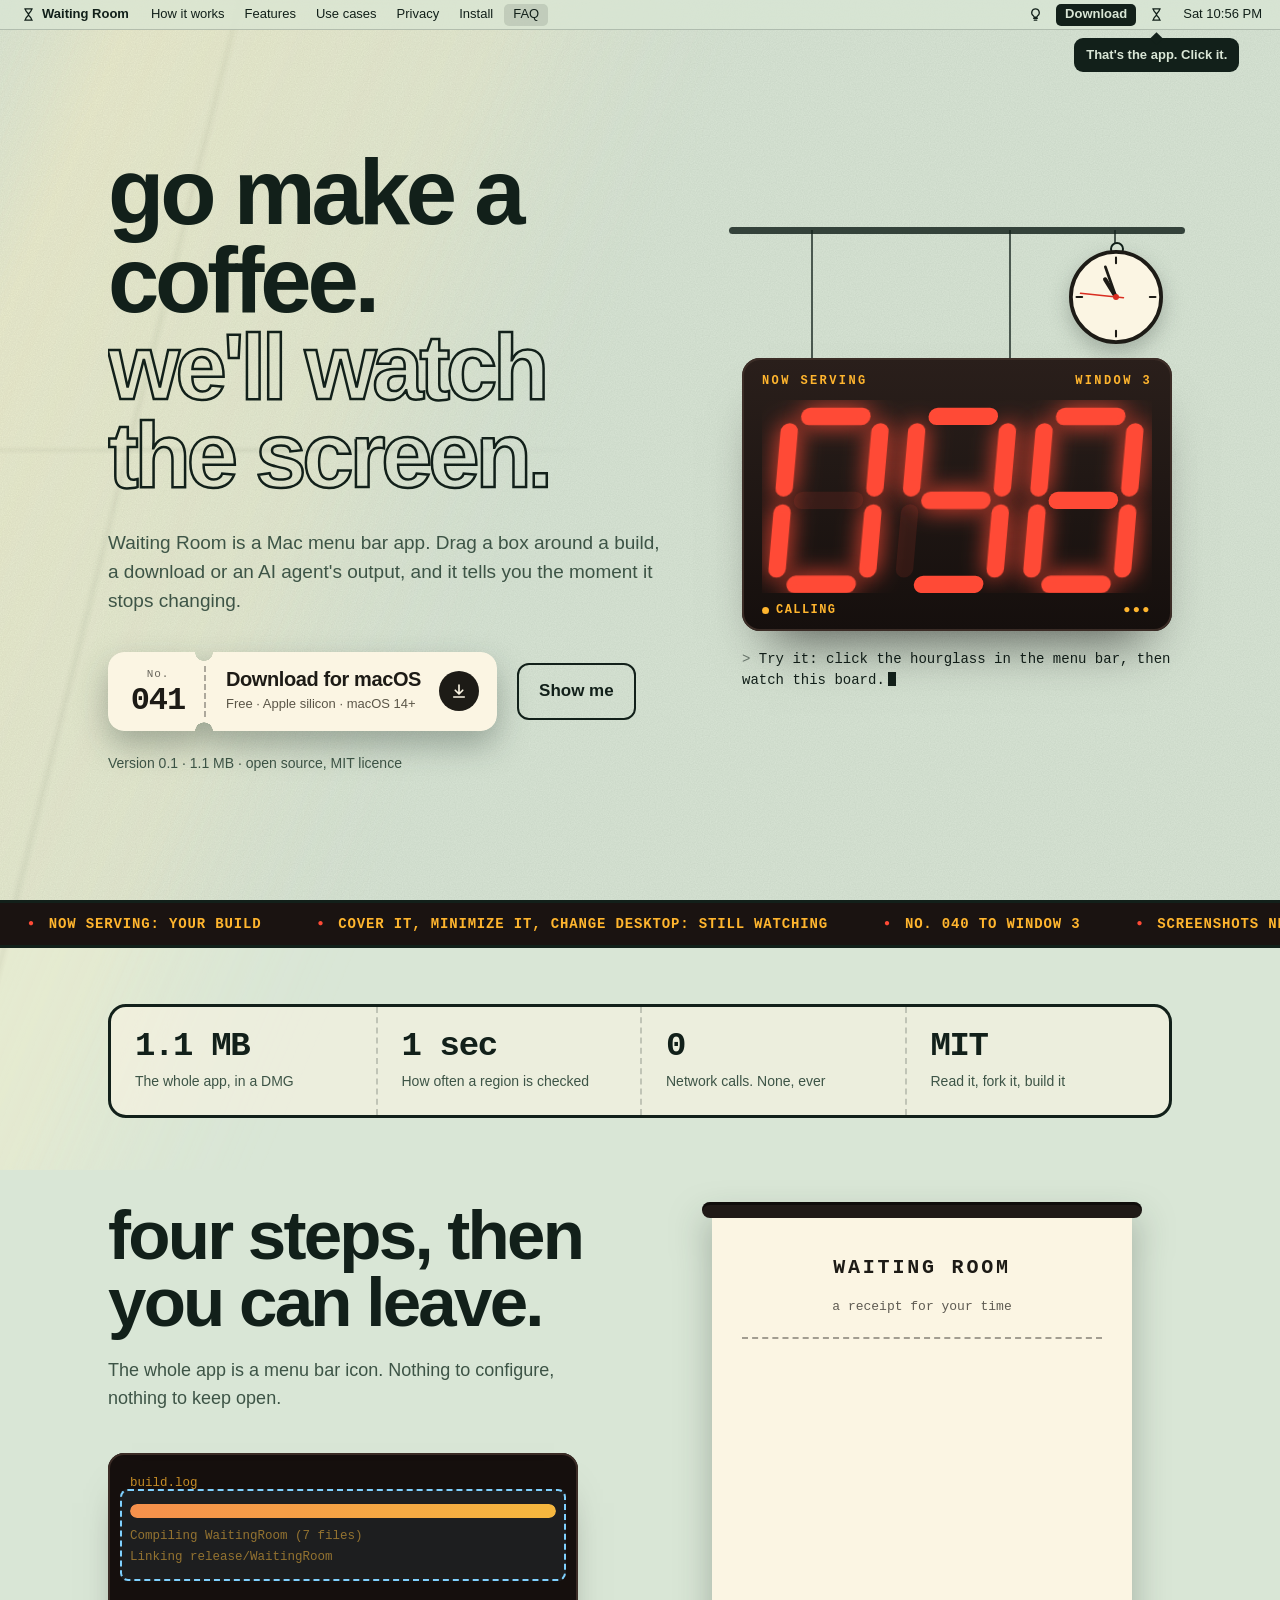
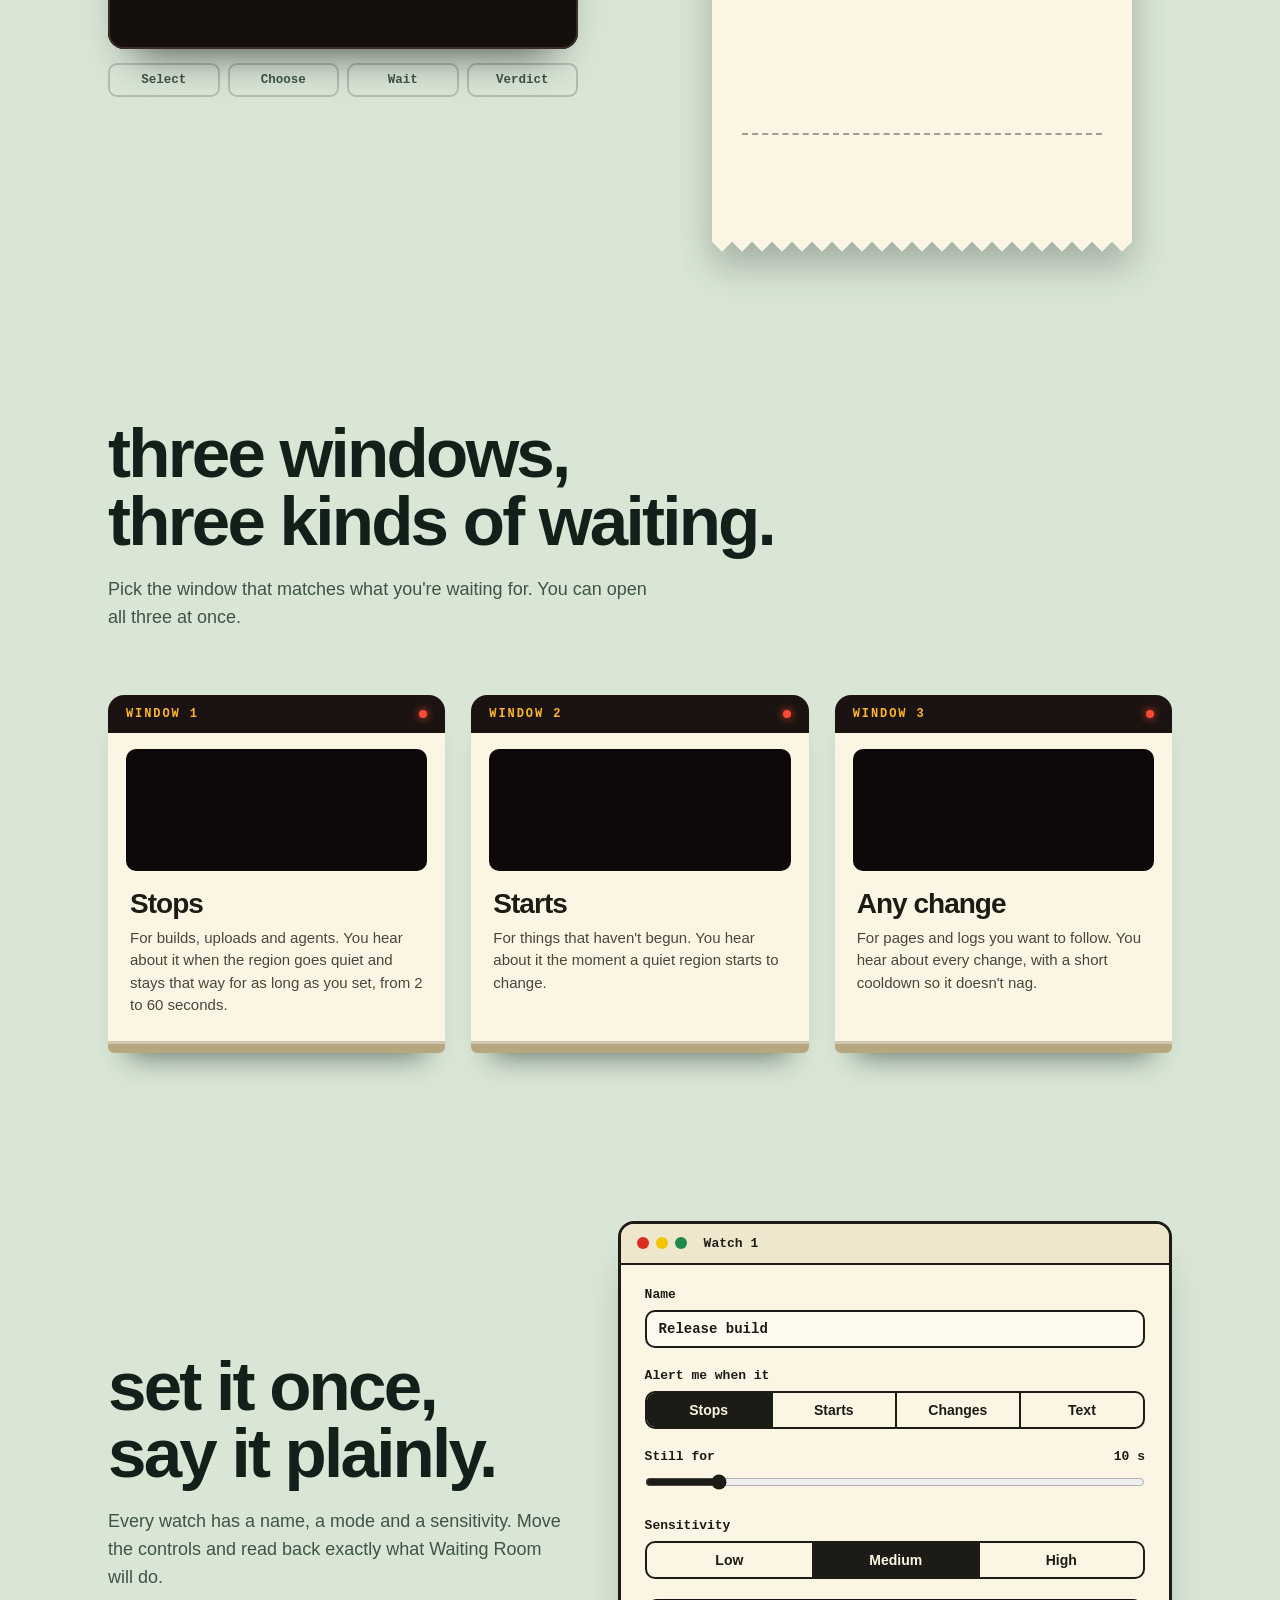
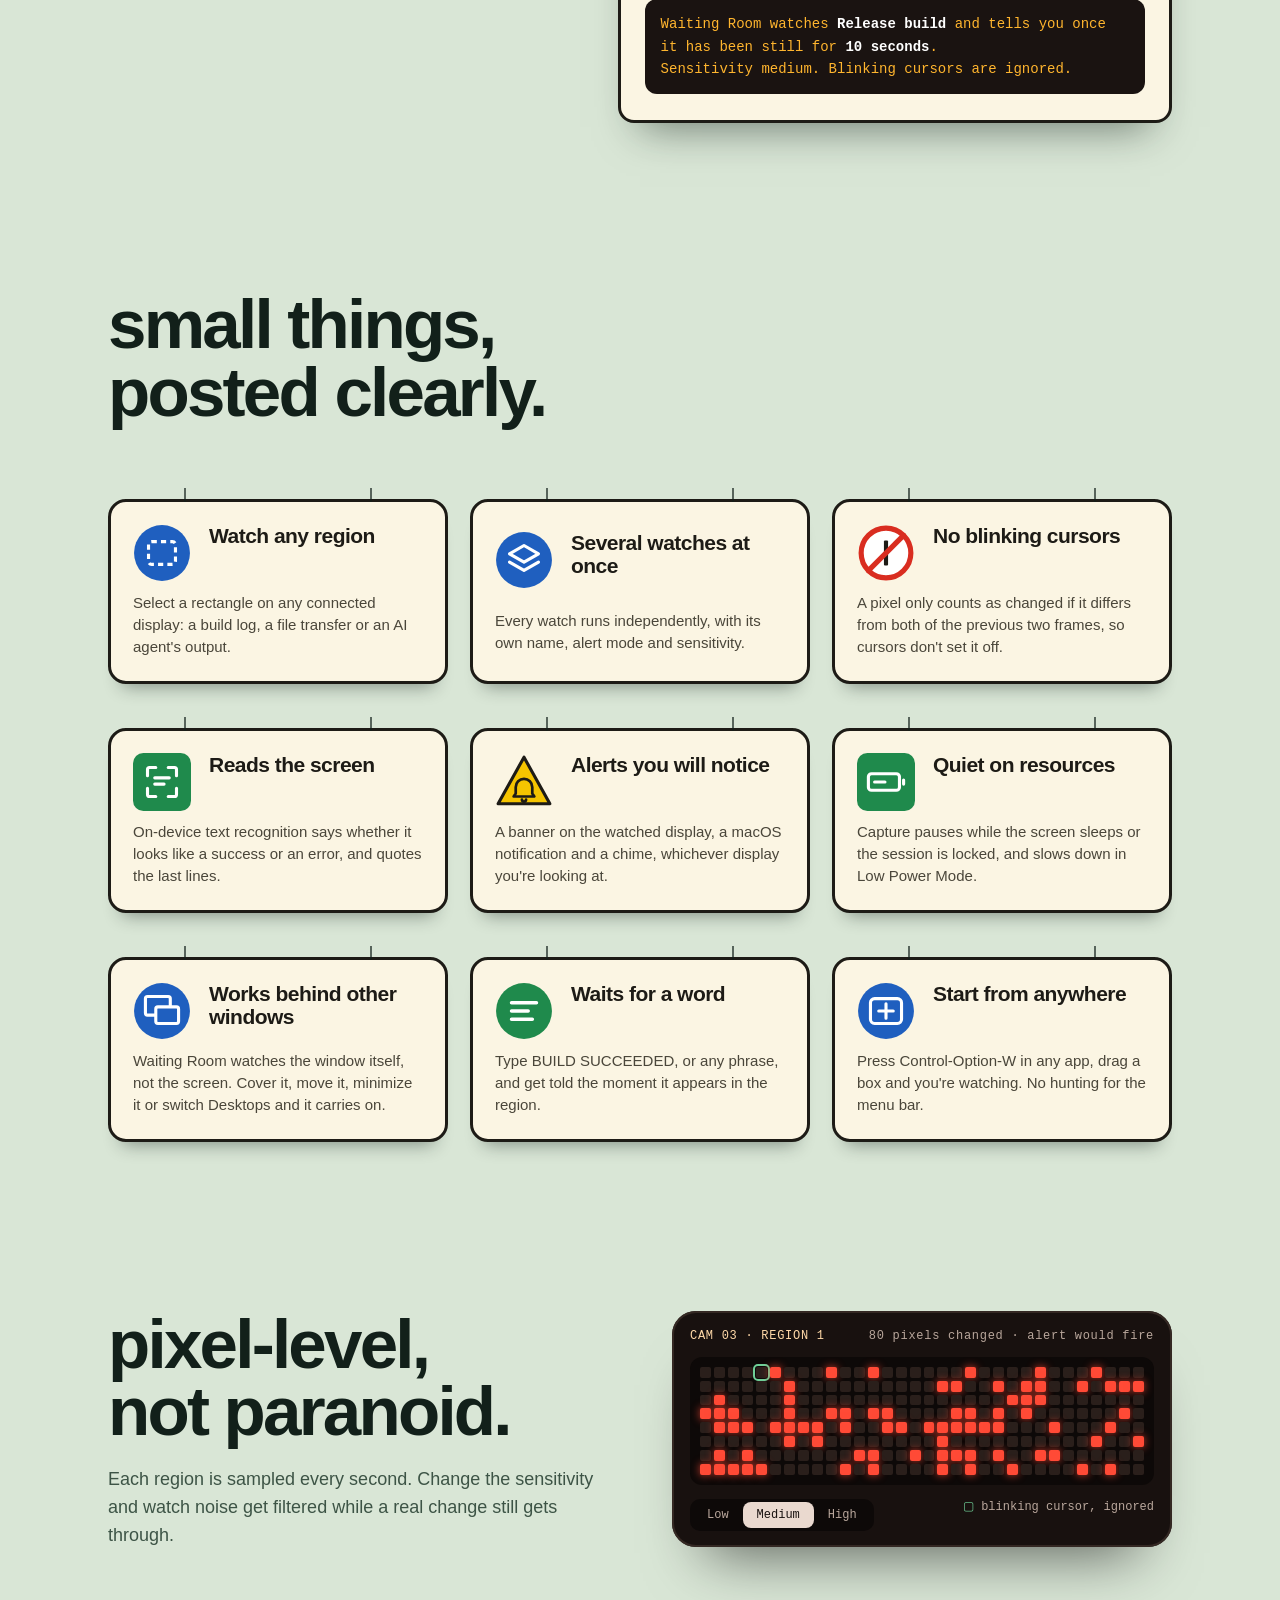
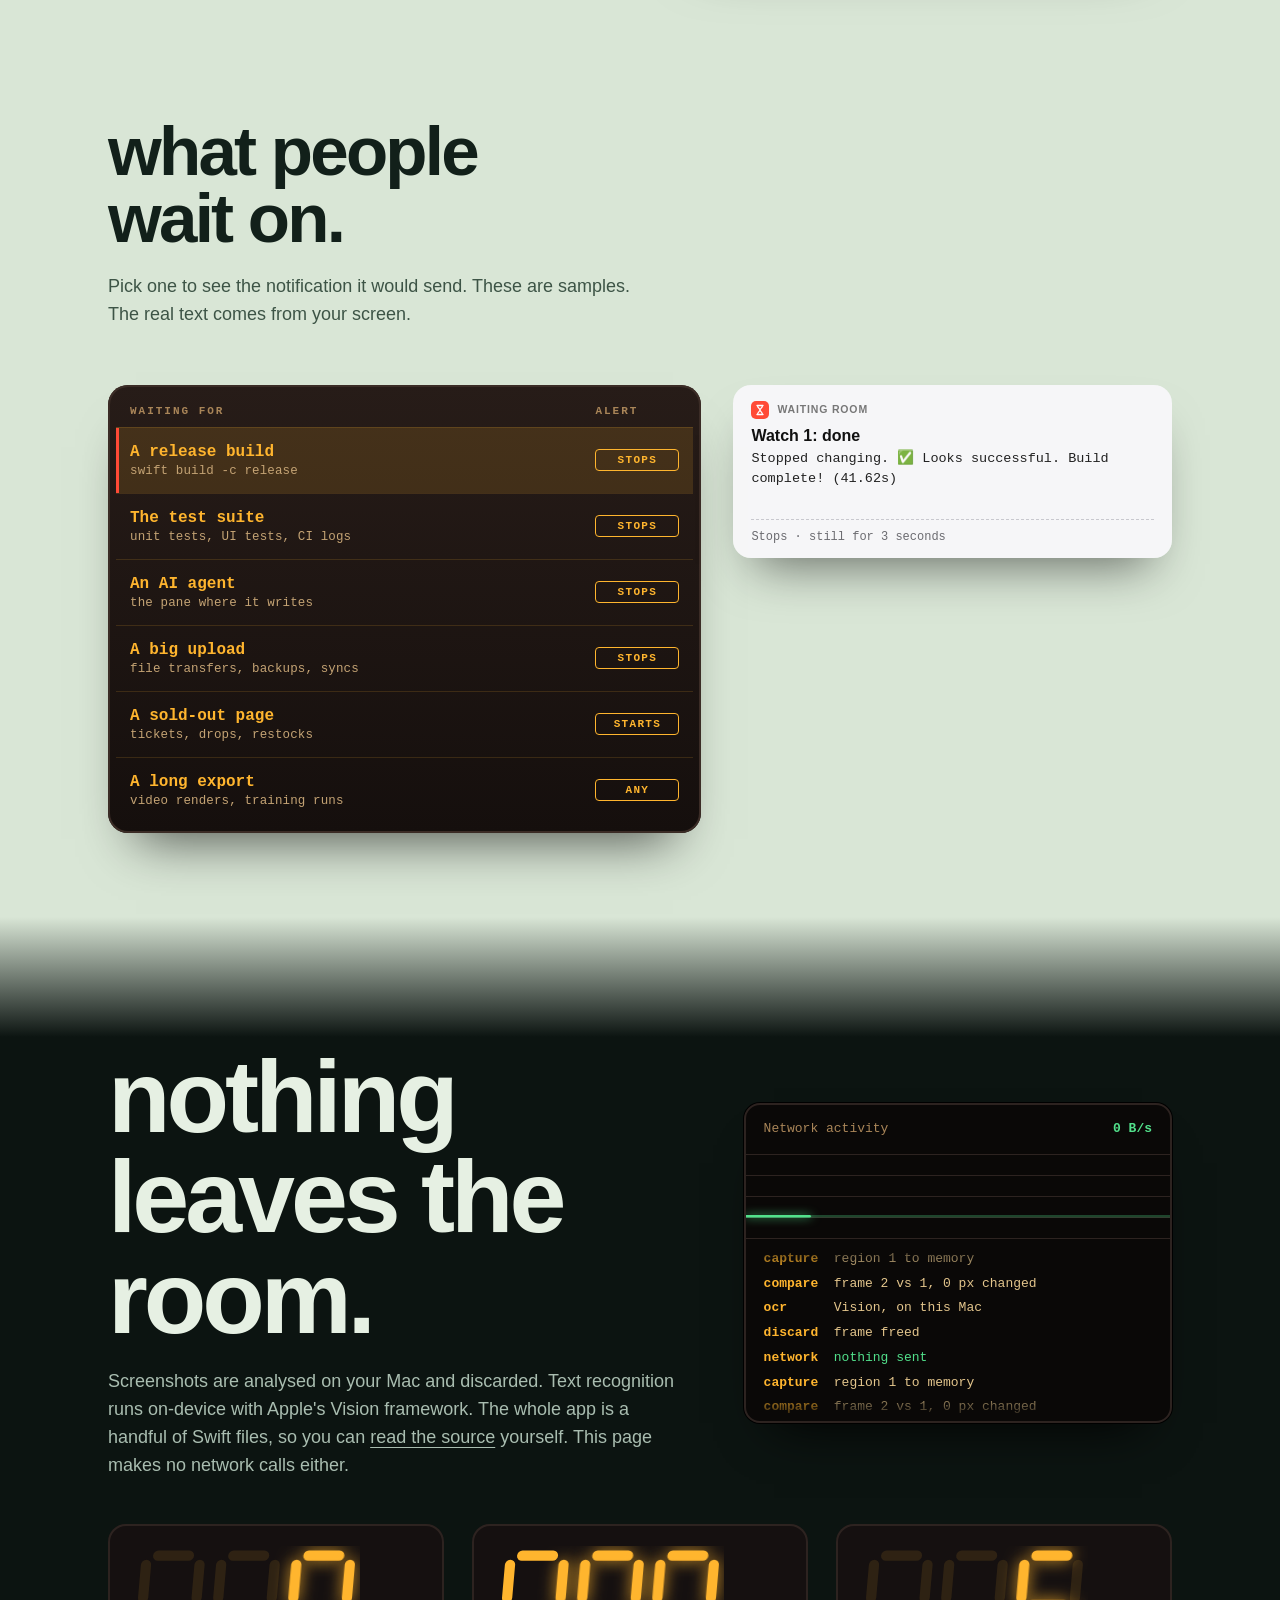
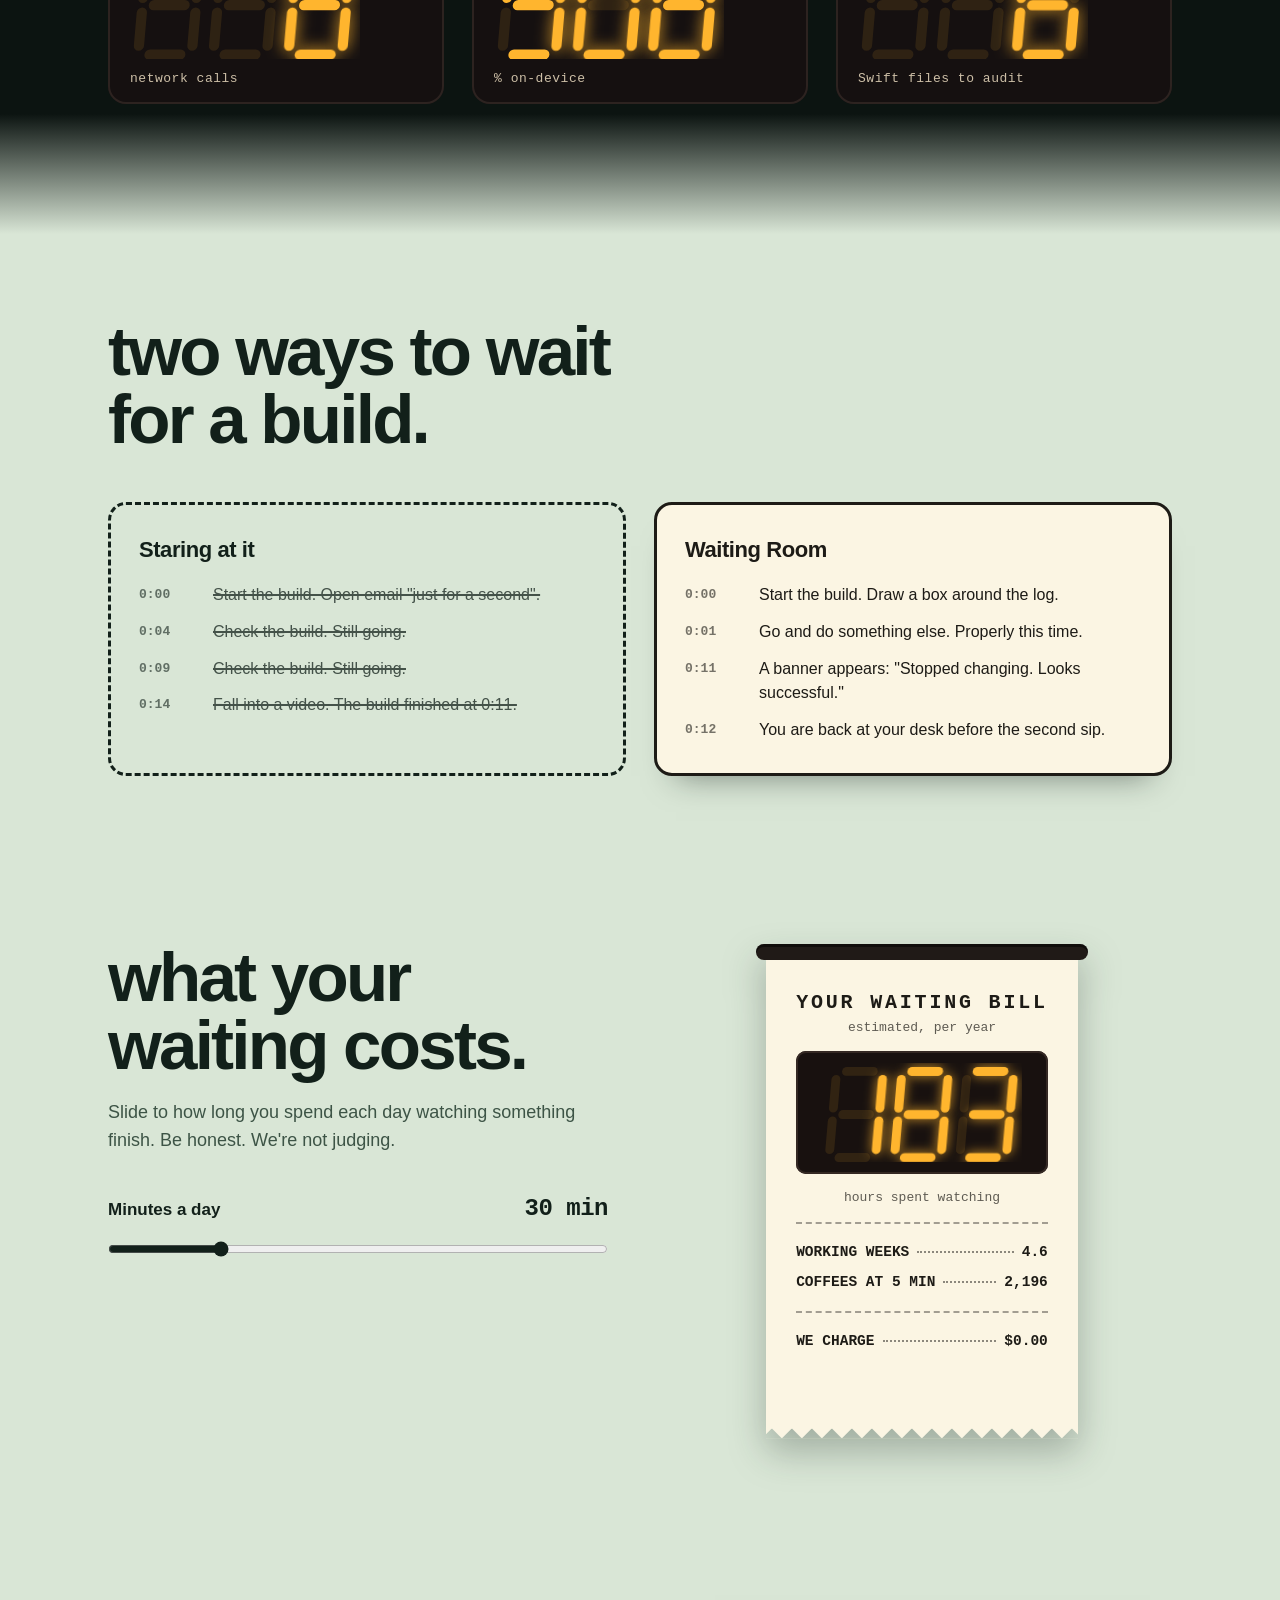
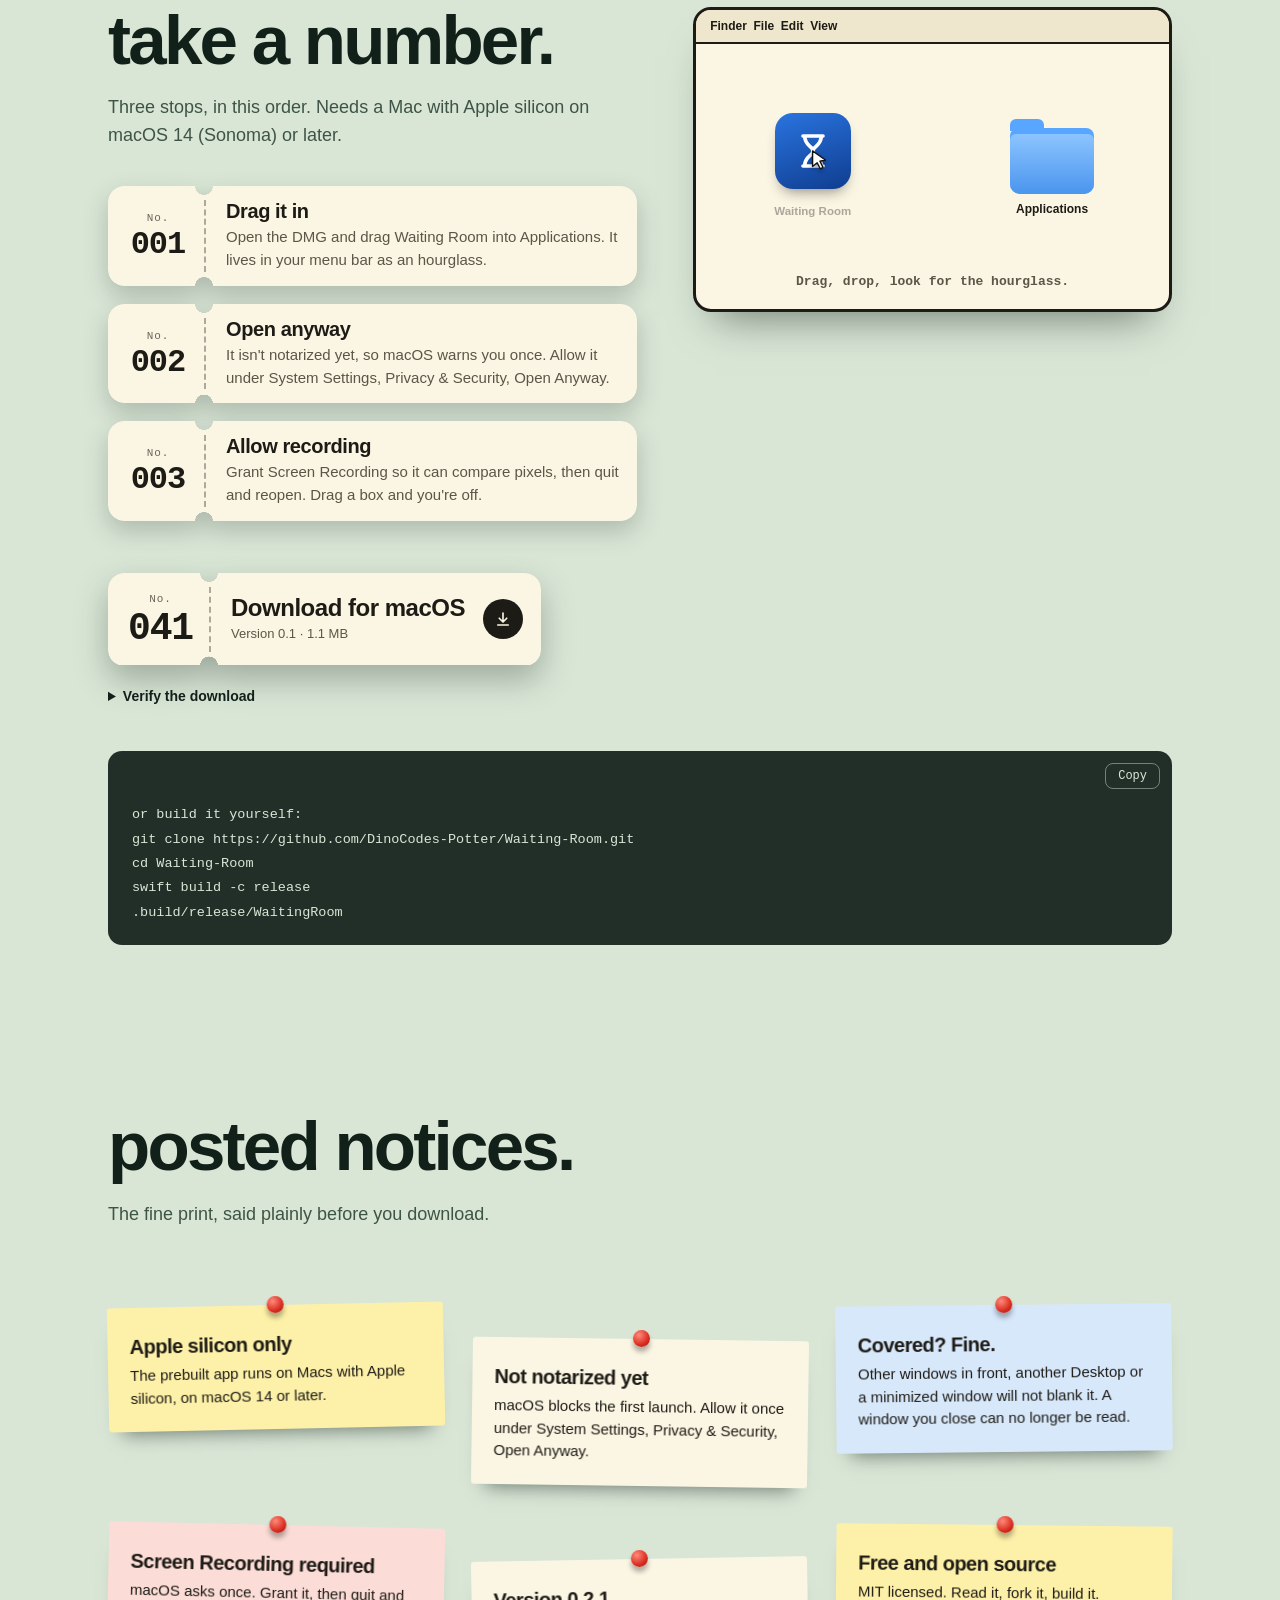
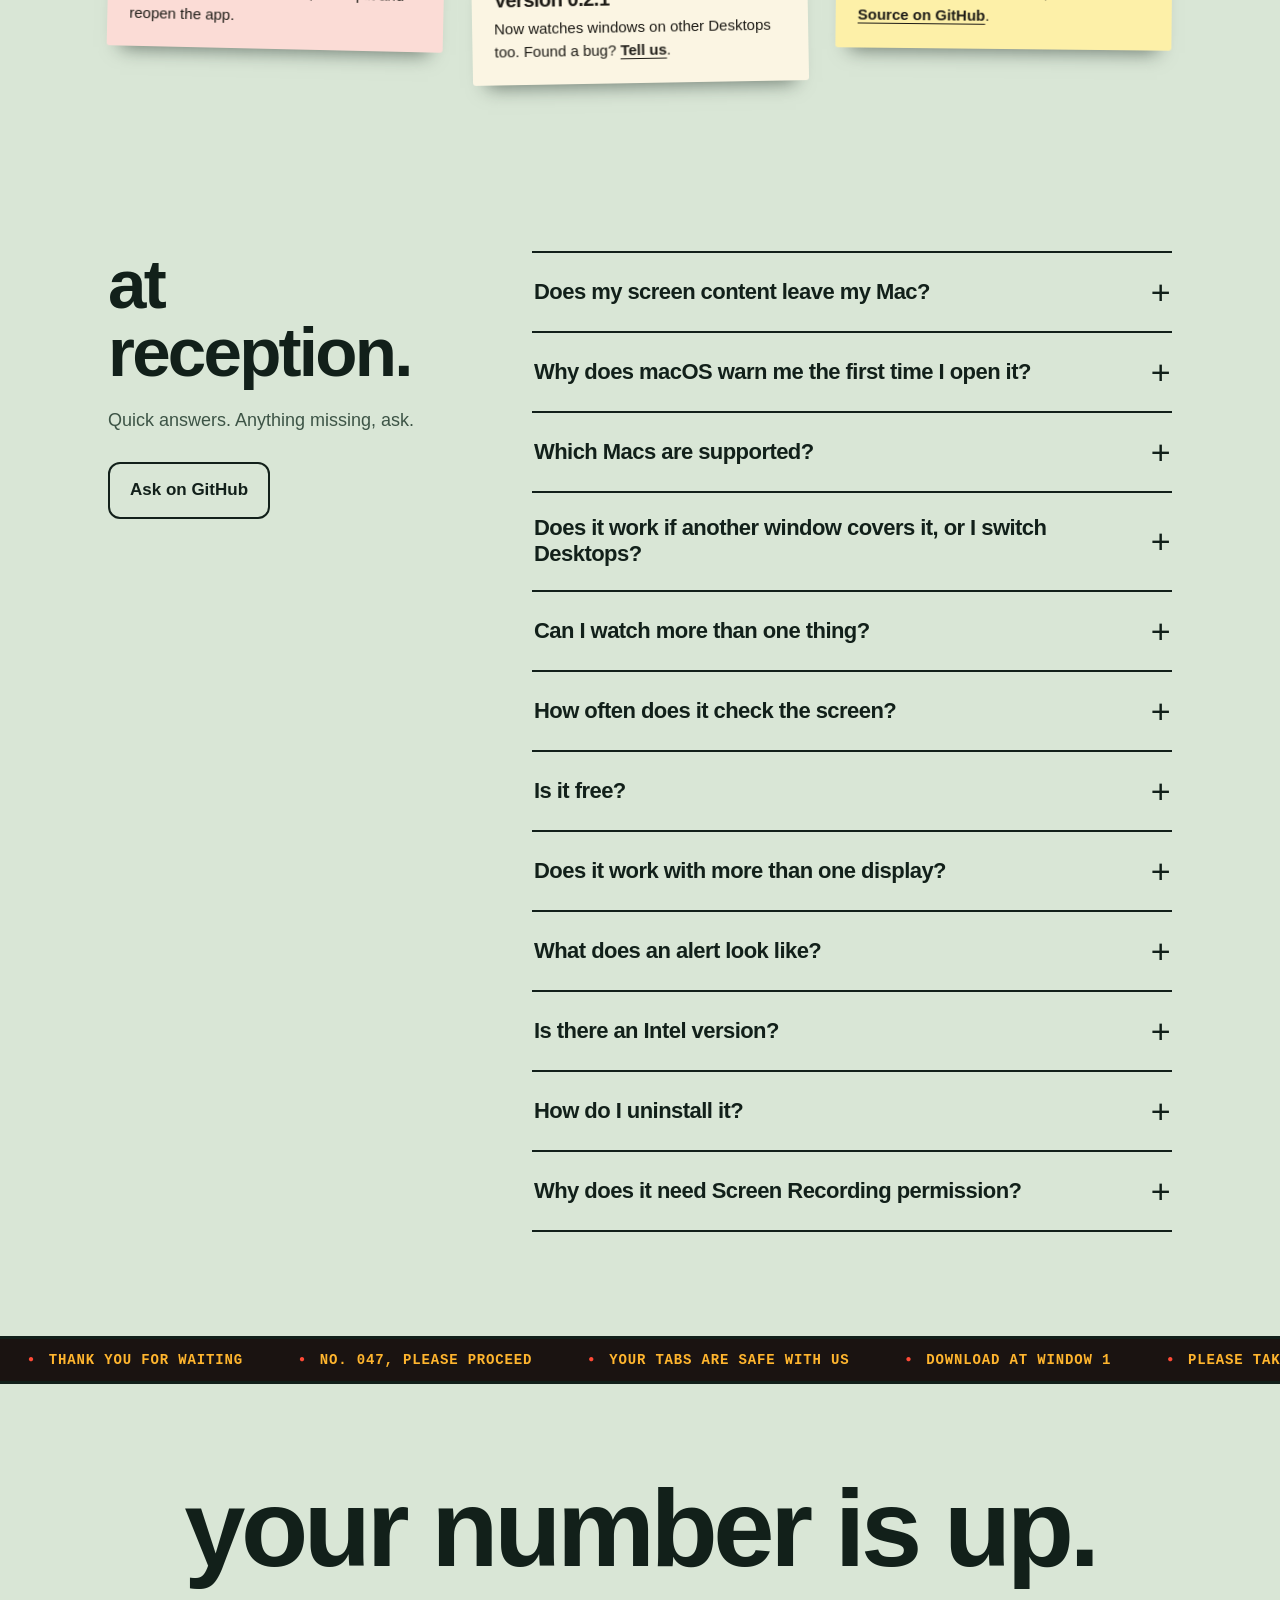
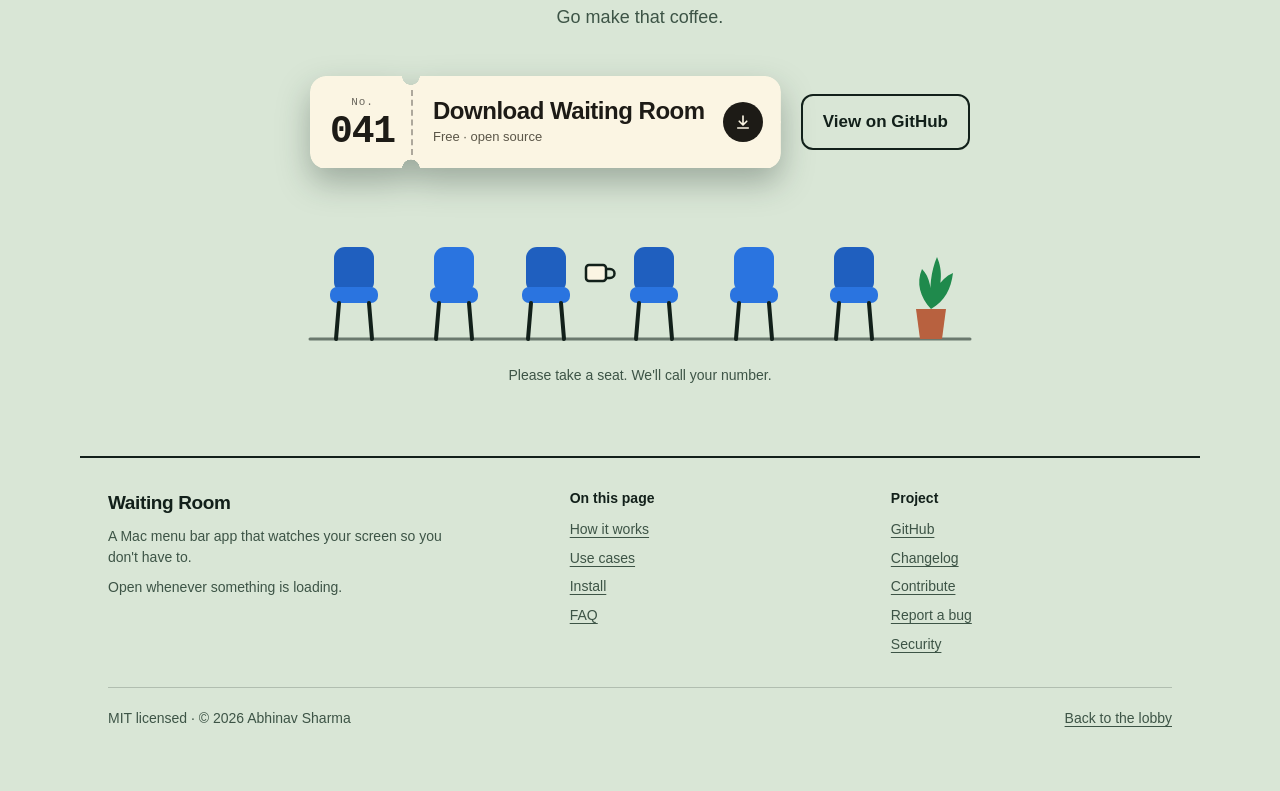
==== commit ccc2c199: "Website: describe covered windows and Desktop switching, version 0.2.1" ====
--- a/website/index.html
+++ b/website/index.html
@@ -642,7 +642,7 @@
 
 
   <!-- ============ PA TICKER + FACTS ============ -->
-  <div class="pa" aria-hidden="true"><div class="pa__t"><span>NOW SERVING: YOUR BUILD</span><span>PLEASE KEEP THE REGION VISIBLE</span><span>NO. 040 TO WINDOW 3</span><span>SCREENSHOTS NEVER LEAVE THIS MAC</span><span>THE EXPORT HAS STOPPED CHANGING</span><span>PLEASE WAIT TO BE CALLED</span><span>GO MAKE A COFFEE</span><span>UPLOAD COMPLETE, WINDOW 1</span><span>THE AGENT IS DONE TYPING</span><span>NOW SERVING: YOUR BUILD</span><span>PLEASE KEEP THE REGION VISIBLE</span><span>NO. 040 TO WINDOW 3</span><span>SCREENSHOTS NEVER LEAVE THIS MAC</span><span>THE EXPORT HAS STOPPED CHANGING</span><span>PLEASE WAIT TO BE CALLED</span><span>GO MAKE A COFFEE</span><span>UPLOAD COMPLETE, WINDOW 1</span><span>THE AGENT IS DONE TYPING</span></div></div>
+  <div class="pa" aria-hidden="true"><div class="pa__t"><span>NOW SERVING: YOUR BUILD</span><span>COVER IT, MINIMIZE IT, CHANGE DESKTOP: STILL WATCHING</span><span>NO. 040 TO WINDOW 3</span><span>SCREENSHOTS NEVER LEAVE THIS MAC</span><span>THE EXPORT HAS STOPPED CHANGING</span><span>PLEASE WAIT TO BE CALLED</span><span>GO MAKE A COFFEE</span><span>UPLOAD COMPLETE, WINDOW 1</span><span>THE AGENT IS DONE TYPING</span><span>NOW SERVING: YOUR BUILD</span><span>PLEASE KEEP THE REGION VISIBLE</span><span>NO. 040 TO WINDOW 3</span><span>SCREENSHOTS NEVER LEAVE THIS MAC</span><span>THE EXPORT HAS STOPPED CHANGING</span><span>PLEASE WAIT TO BE CALLED</span><span>GO MAKE A COFFEE</span><span>UPLOAD COMPLETE, WINDOW 1</span><span>THE AGENT IS DONE TYPING</span></div></div>
   <section class="facts" aria-label="At a glance"><div class="wrap"><div class="facts__g">
     <div><b>1.1 MB</b><span>The whole app, in a DMG</span></div>
     <div><b>1 sec</b><span>How often a region is checked</span></div>
@@ -676,7 +676,7 @@
           <hr>
           <div class="rl"><b>1</b><div><strong>SELECT A REGION</strong><span>Choose "Watch a region…" from the menu bar. Your screens dim. Drag a box around whatever is slow.</span></div></div>
           <div class="rl"><b>2</b><div><strong>CHOOSE THE ALERT</strong><span>Stops, starts or any change, and how still it has to be.</span></div></div>
-          <div class="rl"><b>3</b><div><strong>GO MAKE A COFFEE</strong><span>It checks every second or two. Keep the region visible.</span></div></div>
+          <div class="rl"><b>3</b><div><strong>GO MAKE A COFFEE</strong><span>It checks every second or two. Cover the window or switch Desktops. It keeps watching.</span></div></div>
           <div class="rl"><b>4</b><div><strong>GET THE VERDICT</strong><span>It reads the text in the region and says success or error, with the last lines it saw.</span></div></div>
           <hr>
           <div class="tot"><span>TIME SPENT STARING</span><i></i><span>0:00</span></div>
@@ -772,7 +772,7 @@
         <article class="sg" style="--d:0.72s">
           <svg viewBox="0 0 56 56" aria-hidden="true"><circle cx="28" cy="28" r="27" fill="#1f5fbf"/><rect x="12" y="14" width="24" height="18" rx="2" fill="none" stroke="#fff" stroke-width="3"/><rect x="22" y="24" width="22" height="16" rx="2" fill="#1f5fbf" stroke="#fff" stroke-width="3"/></svg>
           <h3>Works behind other windows</h3>
-          <p>Waiting Room watches the window itself, not the screen. Cover it, move it or switch Spaces and it carries on.</p>
+          <p>Waiting Room watches the window itself, not the screen. Cover it, move it, minimize it or switch Desktops and it carries on.</p>
         </article>
         <article class="sg" style="--d:0.84s">
           <svg viewBox="0 0 56 56" aria-hidden="true"><circle cx="28" cy="28" r="27" fill="#1f8a4c"/><path d="M16 20h24M16 28h16M16 36h20" stroke="#fff" stroke-width="3.5" stroke-linecap="round"/></svg>
@@ -941,9 +941,9 @@
       <div class="notices" id="nboard">
         <article class="pn" style="--r:-1.2deg;--c:#fdf0a8"><h3>Apple silicon only</h3>The prebuilt app runs on Macs with Apple silicon, on macOS 14 or later.</article>
         <article class="pn" style="--r:.8deg"><h3>Not notarized yet</h3>macOS blocks the first launch. Allow it once under System Settings, Privacy &amp; Security, Open Anyway.</article>
-        <article class="pn" style="--r:-.6deg;--c:#d8e8fb"><h3>Keep the region visible</h3>Waiting Room compares what is on screen. If another window covers the region, it sees that window instead.</article>
+        <article class="pn" style="--r:-.6deg;--c:#d8e8fb"><h3>Covered? Fine.</h3>Other windows in front, another Desktop or a minimized window will not blank it. A window you close can no longer be read.</article>
         <article class="pn" style="--r:1.3deg;--c:#fbdcd6"><h3>Screen Recording required</h3>macOS asks once. Grant it, then quit and reopen the app.</article>
-        <article class="pn" style="--r:-1deg"><h3>Version 0.2</h3>Now works behind other windows. Found a bug? <a href="https://github.com/DinoCodes-Potter/Waiting-Room/issues/new?template=bug_report.yml" target="_blank" rel="noopener">Tell us</a>.</article>
+        <article class="pn" style="--r:-1deg"><h3>Version 0.2.1</h3>Now watches windows on other Desktops too. Found a bug? <a href="https://github.com/DinoCodes-Potter/Waiting-Room/issues/new?template=bug_report.yml" target="_blank" rel="noopener">Tell us</a>.</article>
         <article class="pn" style="--r:.6deg;--c:#fdf0a8"><h3>Free and open source</h3>MIT licensed. Read it, fork it, build it. <a href="https://github.com/DinoCodes-Potter/Waiting-Room" target="_blank" rel="noopener">Source on GitHub</a>.</article>
       </div>
     </div>
@@ -961,6 +961,7 @@
         <details><summary>Does my screen content leave my Mac?</summary><p>No. Screenshots are analysed locally and discarded, text recognition runs on-device with Apple's Vision framework, and the app makes no network calls.</p></details>
         <details><summary>Why does macOS warn me the first time I open it?</summary><p>Waiting Room isn't notarized yet, so macOS blocks the first launch. Allow it once under System Settings, Privacy &amp; Security, Open Anyway.</p></details>
         <details><summary>Which Macs are supported?</summary><p>Macs with Apple silicon running macOS 14 (Sonoma) or later, which the ScreenCaptureKit screenshot API requires.</p></details>
+        <details><summary>Does it work if another window covers it, or I switch Desktops?</summary><p>Yes. Waiting Room watches the window under your selection, not the screen, so windows in front of it don't matter. If you switch to another Desktop, or minimize the window, it keeps reading it straight from macOS. If you move the window, the watched region moves with it. A window you close can't be read, and some apps stop redrawing while they are off screen, in which case the picture can go stale.</p></details>
         <details><summary>Can I watch more than one thing?</summary><p>Yes. Every watch runs independently, with its own name, alert mode and sensitivity.</p></details>
         <details><summary>How often does it check the screen?</summary><p>Each region is captured every second, or every two seconds while a Stops watch is waiting for activity to begin. It slows down in Low Power Mode.</p></details>
         <details><summary>Is it free?</summary><p>Yes. Waiting Room is free and open source under the MIT licence.</p></details>
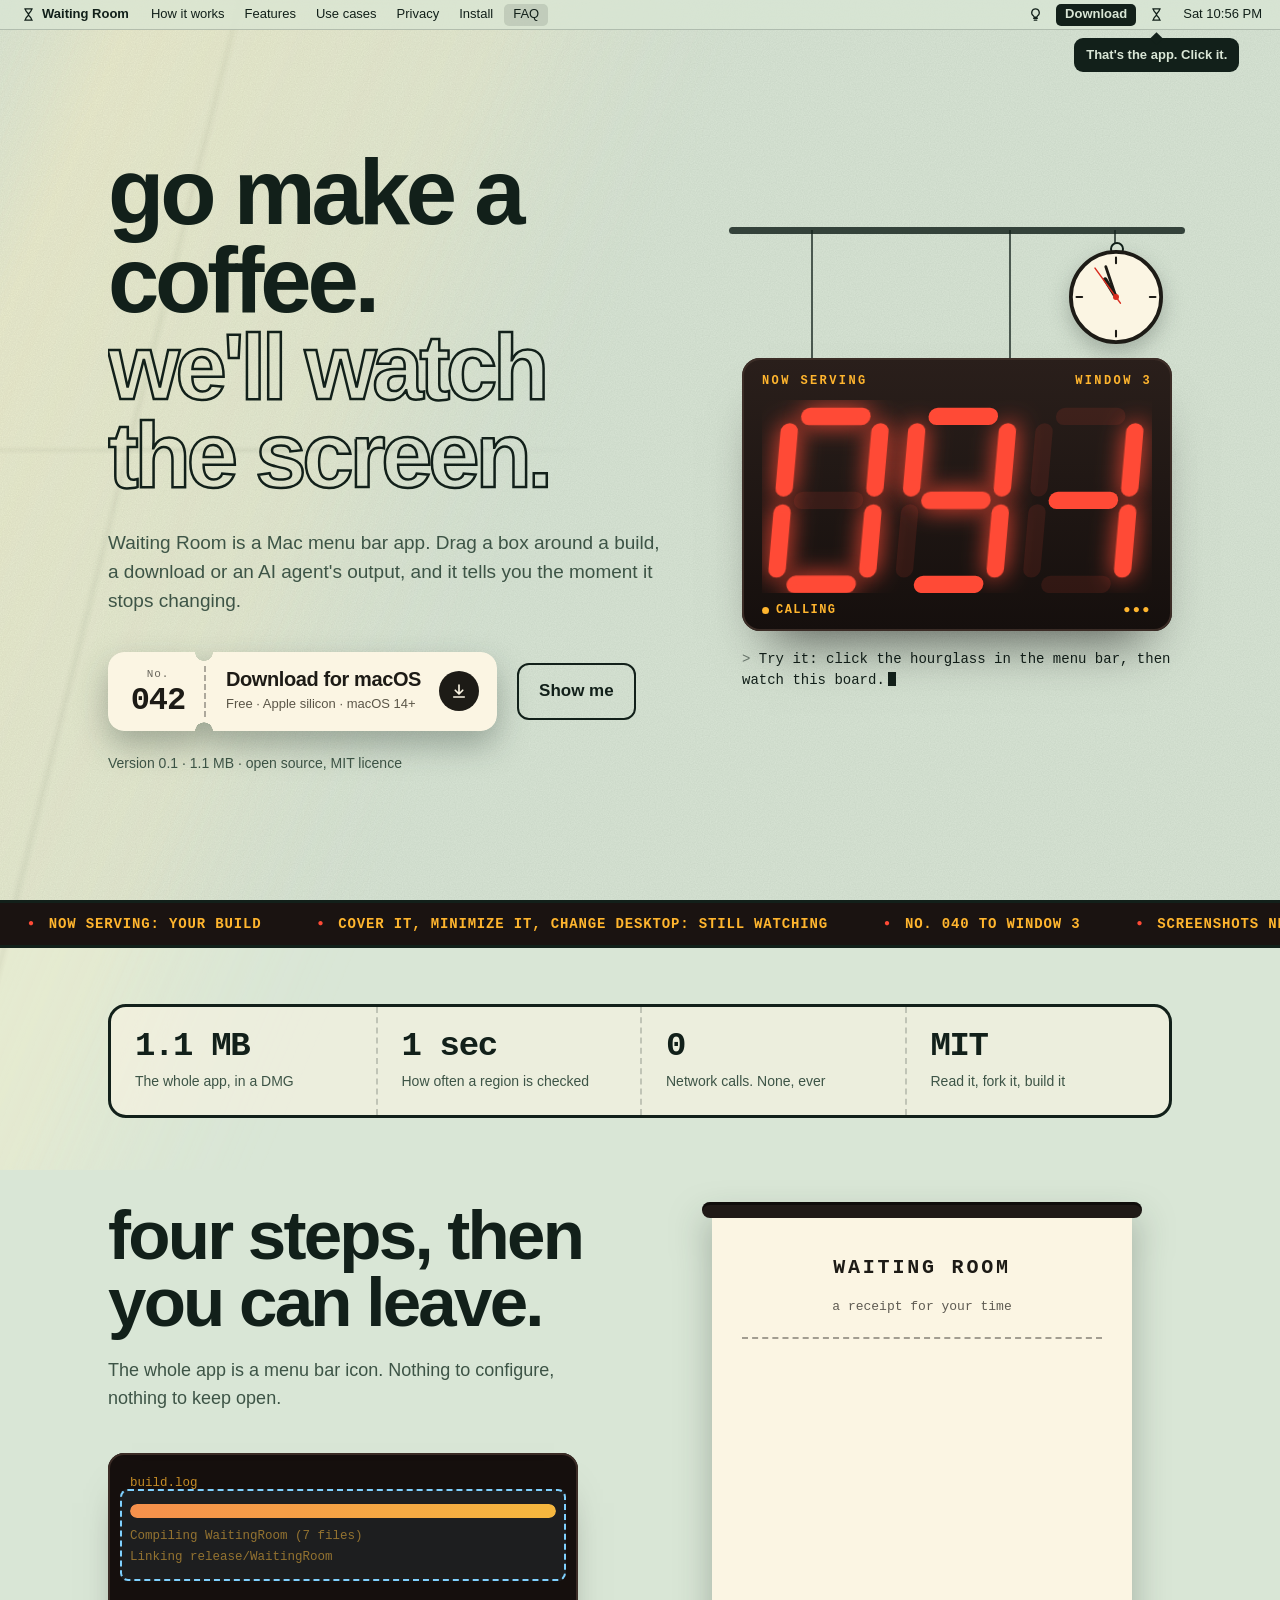
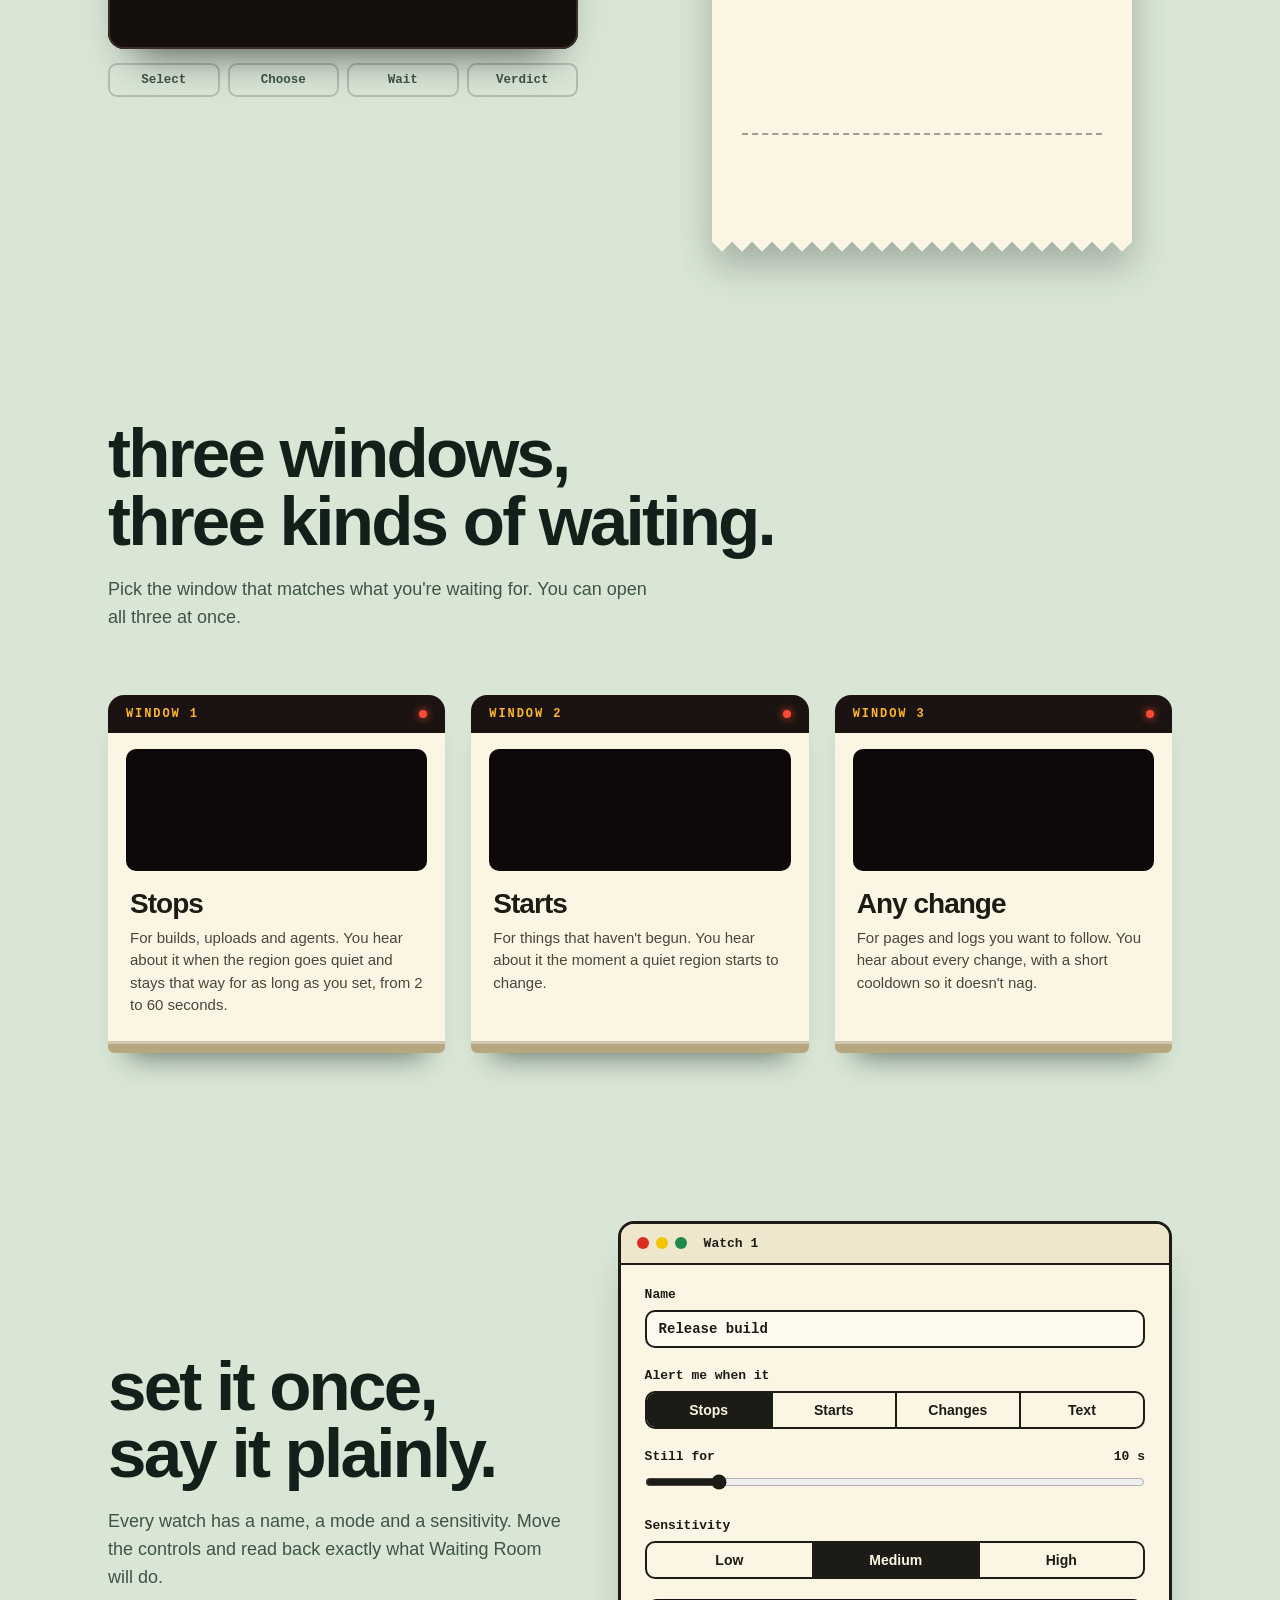
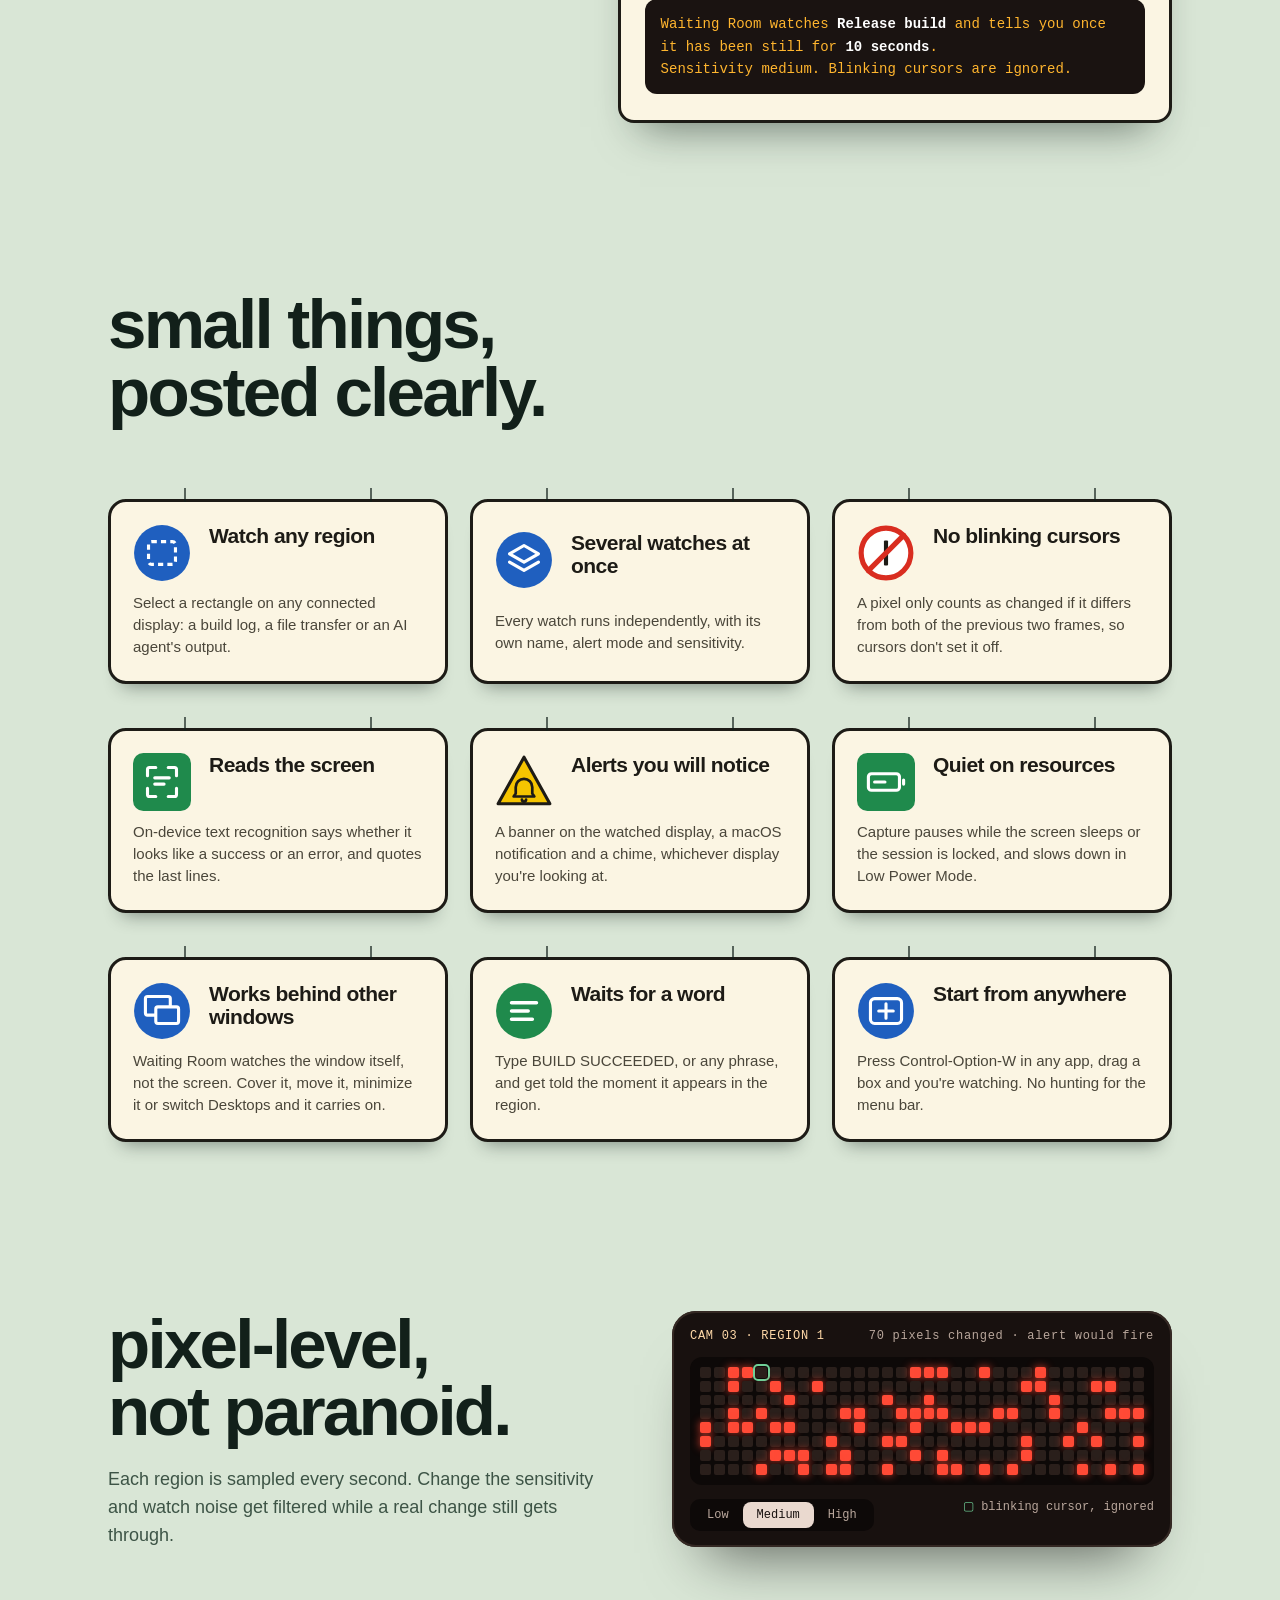
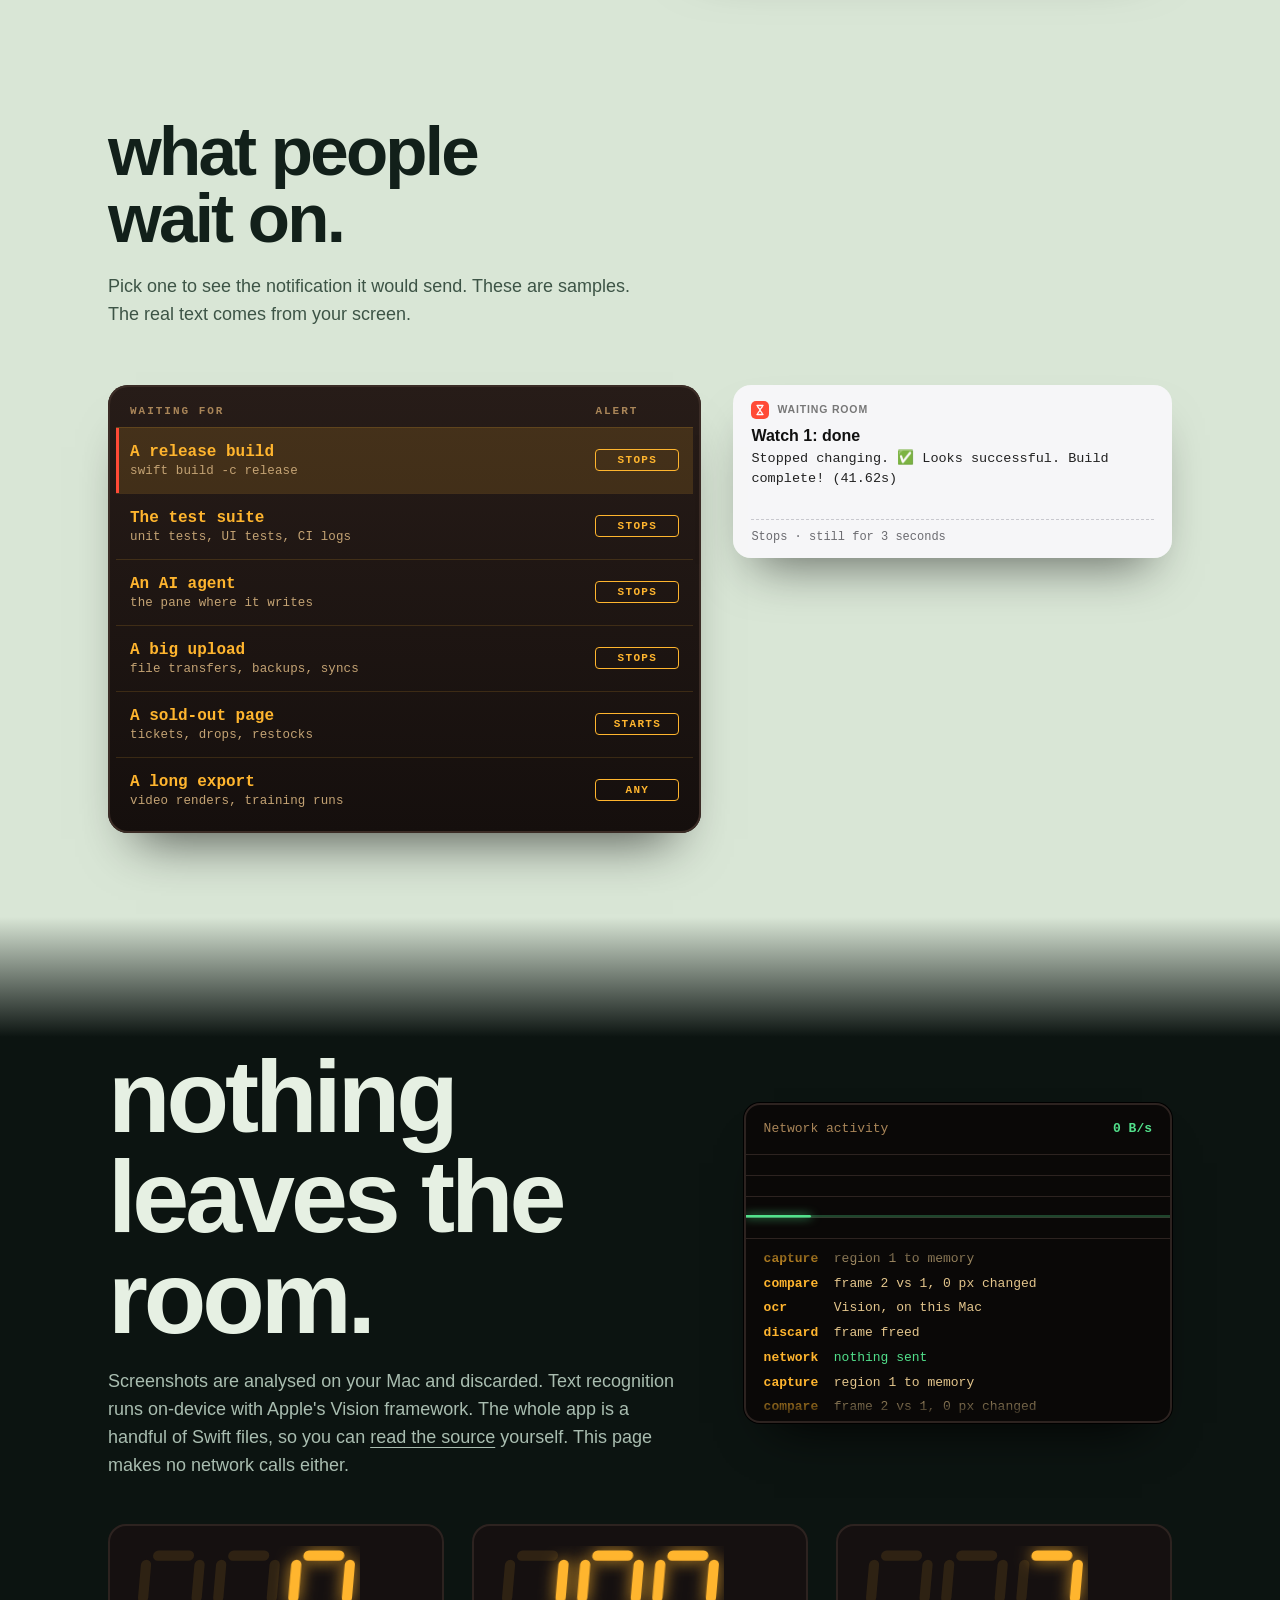
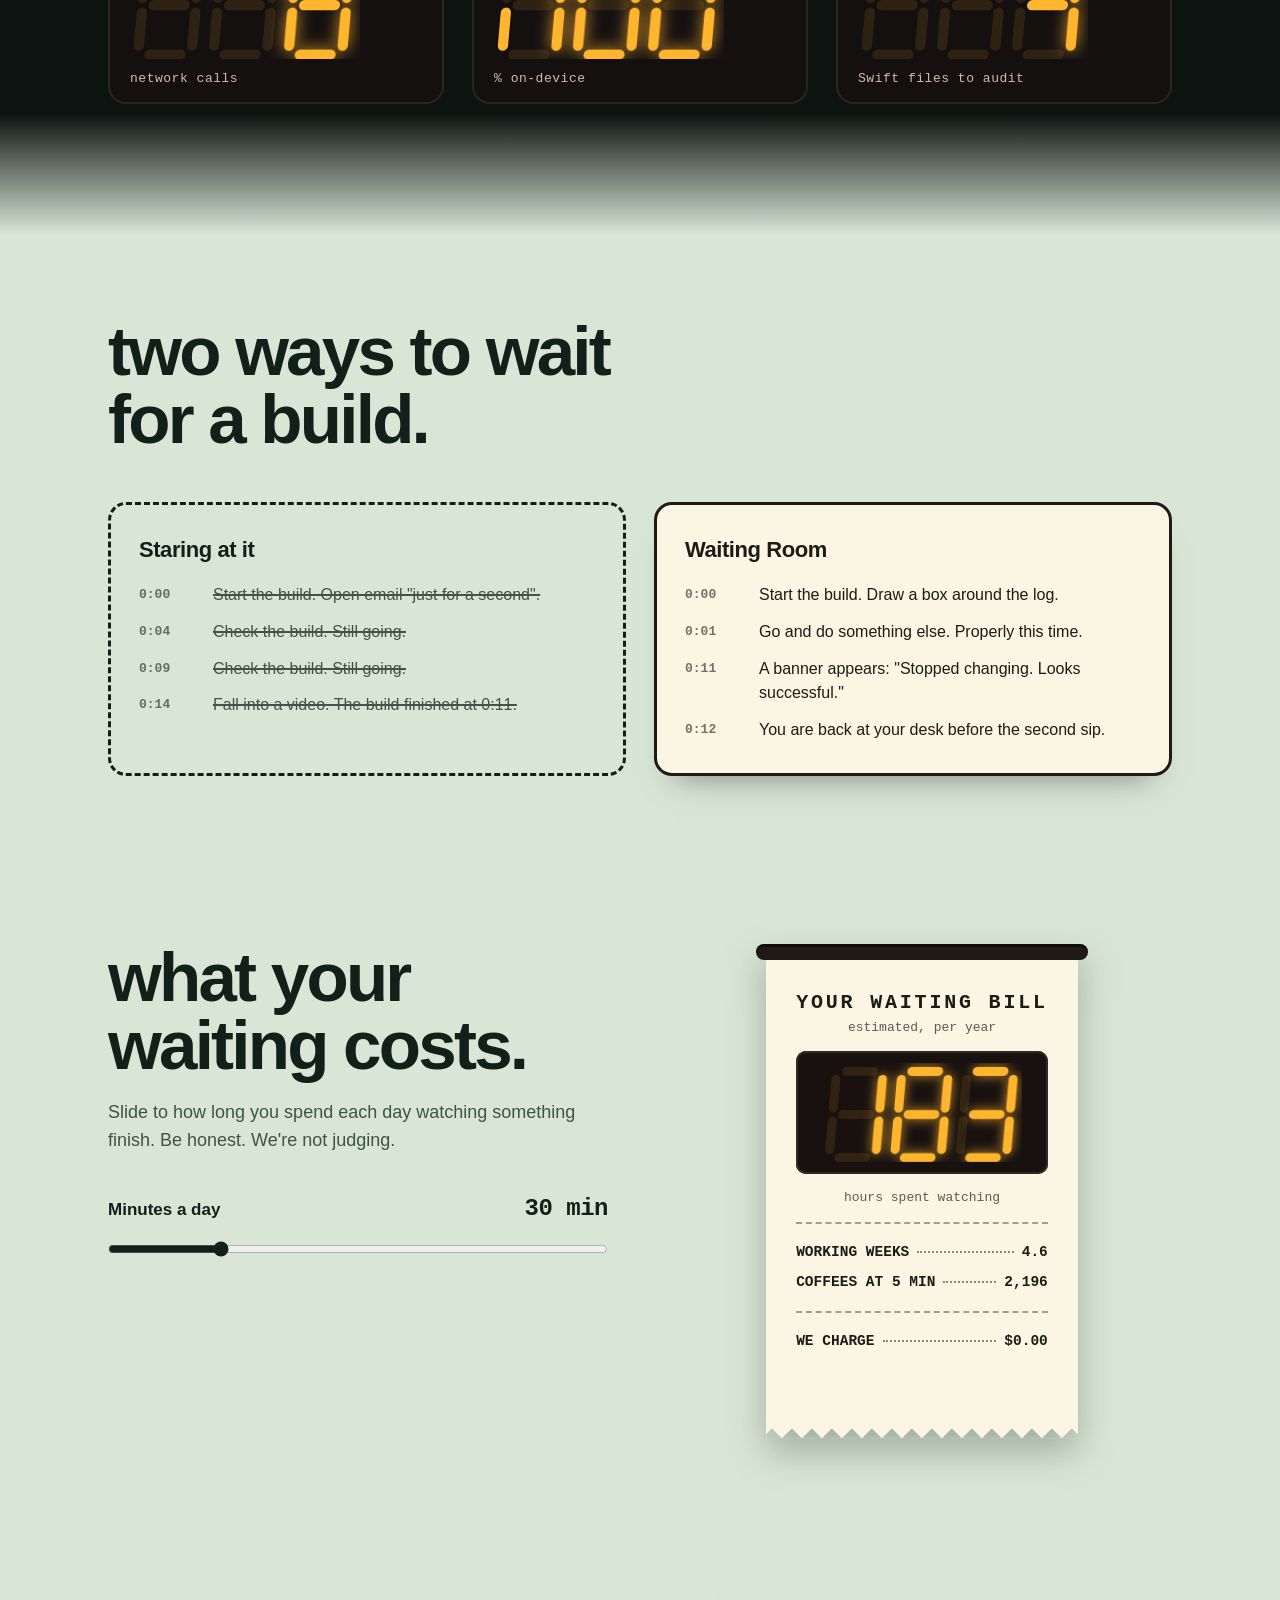
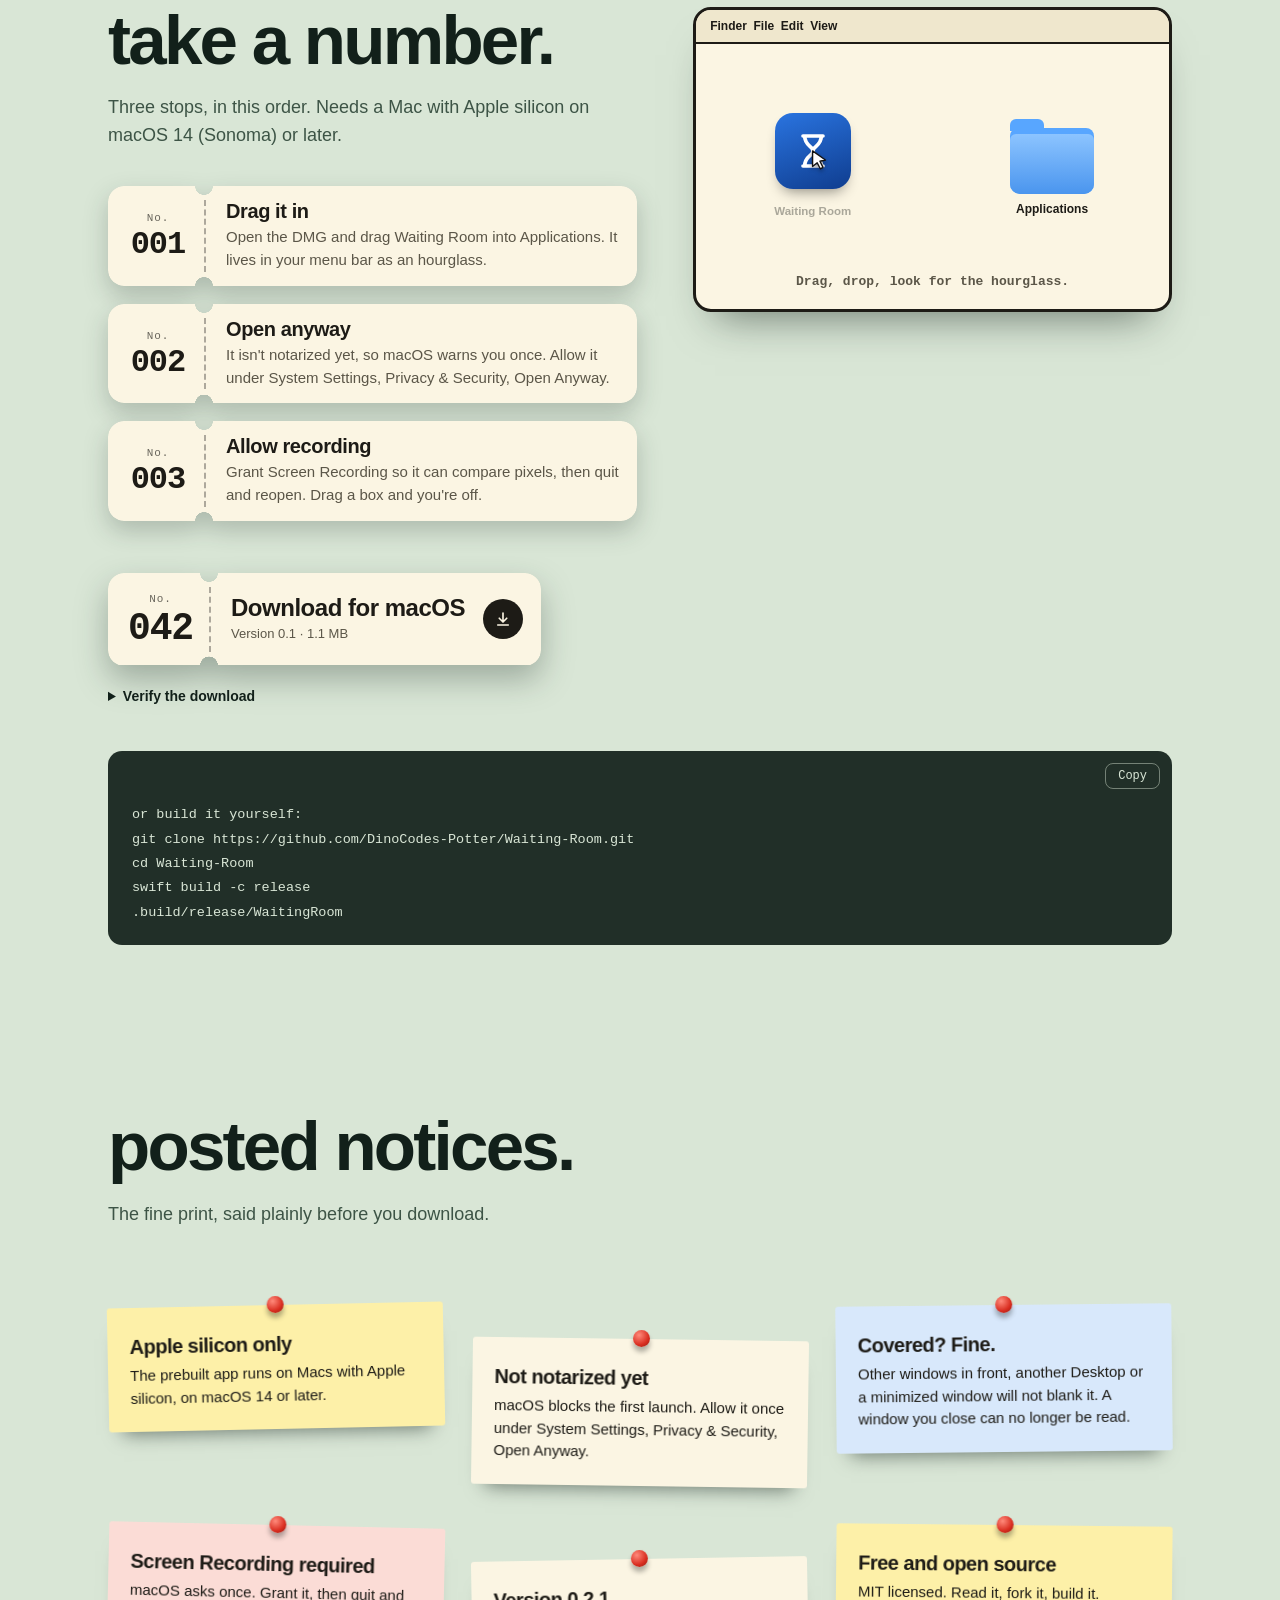
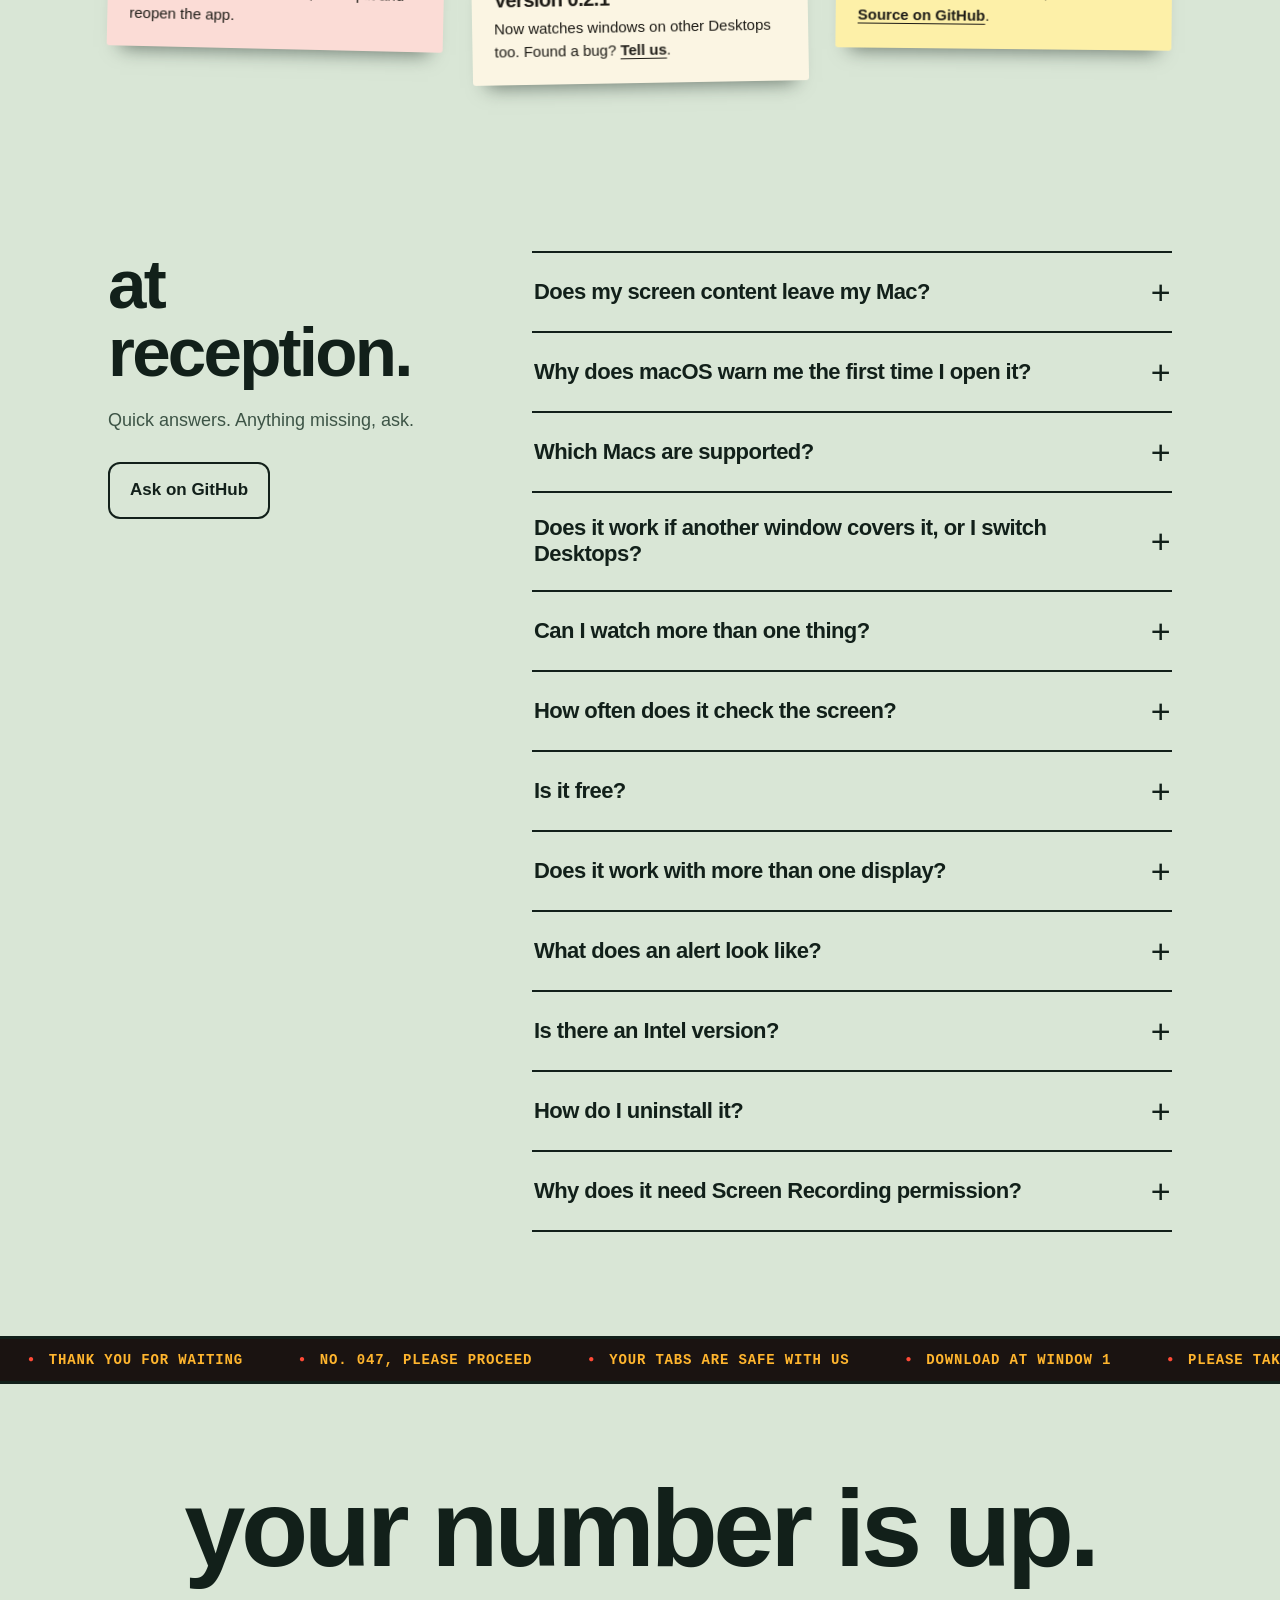
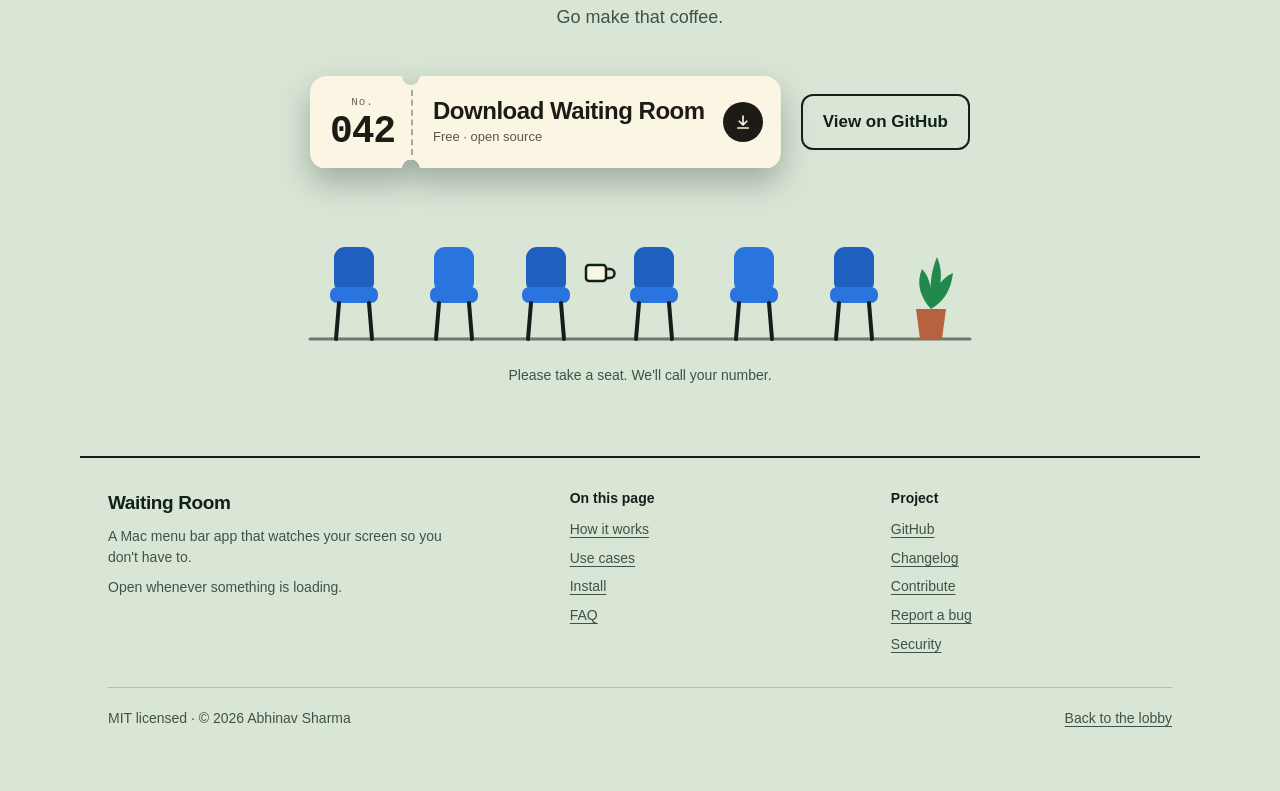
==== commit f439bb82: "Maintenance: split Pages deploy into build and deploy jobs, social card, 404, robots, dependabot, jo" ====
--- a/website/index.html
+++ b/website/index.html
@@ -10,7 +10,12 @@
 <meta property="og:description" content="Go make a coffee. We'll watch the screen.">
 <meta property="og:type" content="website">
 <meta property="og:url" content="https://dinocodes-potter.github.io/Waiting-Room/">
-<meta name="twitter:card" content="summary">
+<meta property="og:image" content="https://dinocodes-potter.github.io/Waiting-Room/og.png">
+<meta property="og:image:width" content="1200">
+<meta property="og:image:height" content="630">
+<meta property="og:image:alt" content="Waiting Room: go make a coffee, we'll watch the screen. A now-serving board and a Download for macOS ticket.">
+<meta name="twitter:card" content="summary_large_image">
+<meta name="twitter:image" content="https://dinocodes-potter.github.io/Waiting-Room/og.png">
 <link rel="icon" href="favicon.svg" type="image/svg+xml">
 <script>var d=document.documentElement,l;d.classList.add('js');try{l=localStorage.getItem('wr-lights')}catch(e){}if(!l)l=matchMedia('(prefers-color-scheme: dark)').matches?'off':'on';d.dataset.lights=l</script>
 <style>
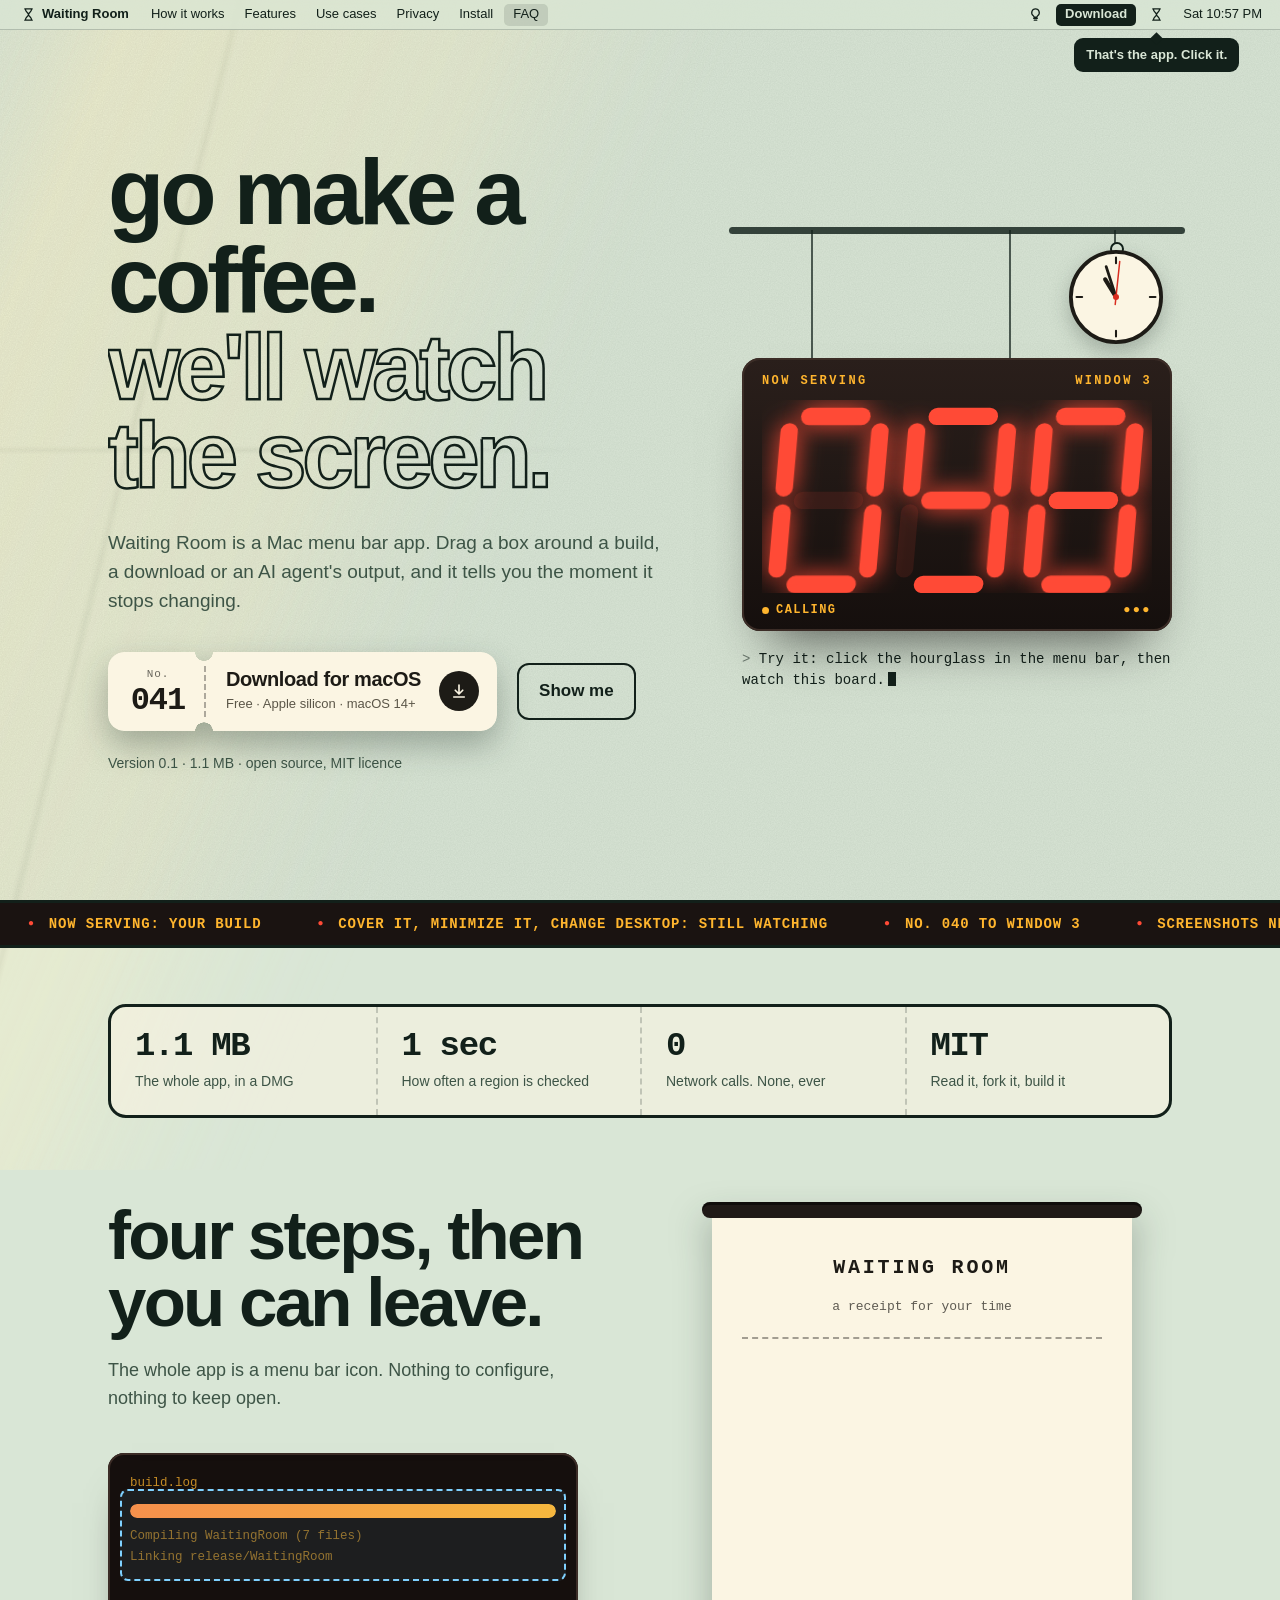
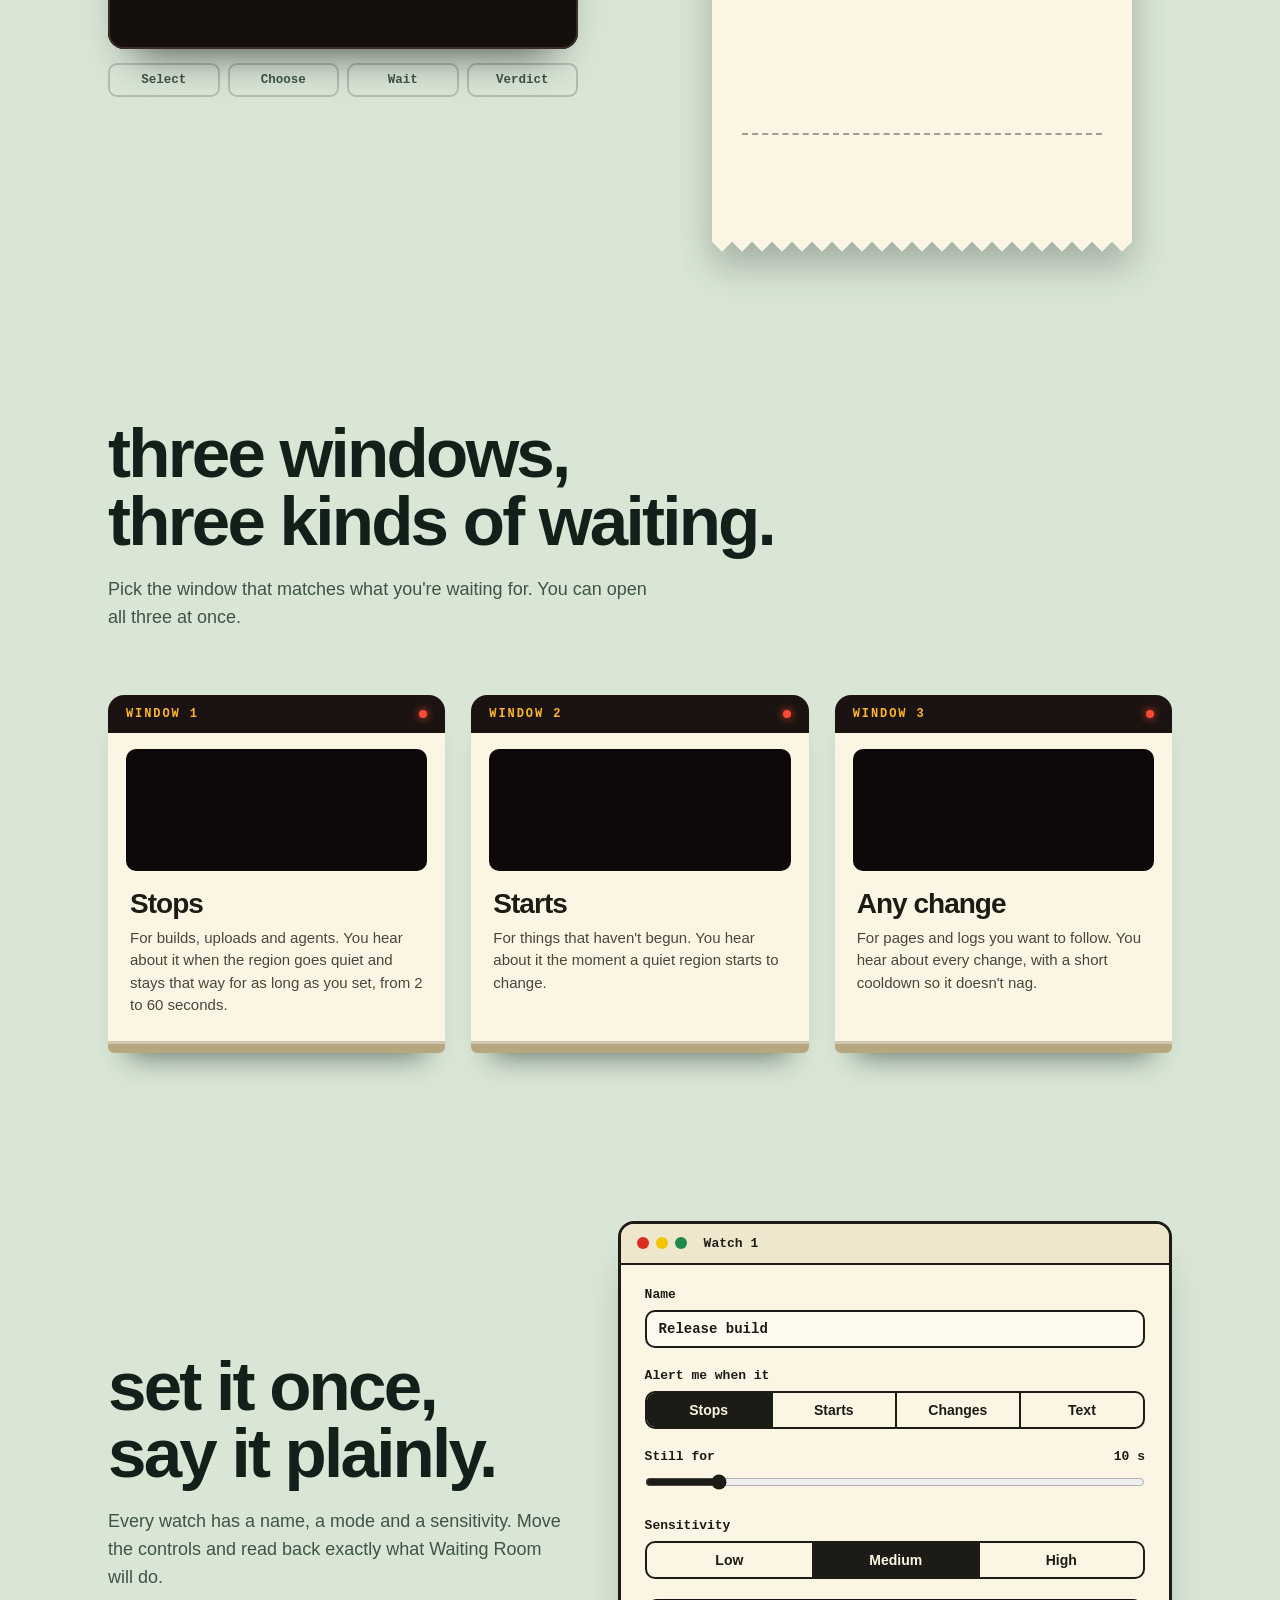
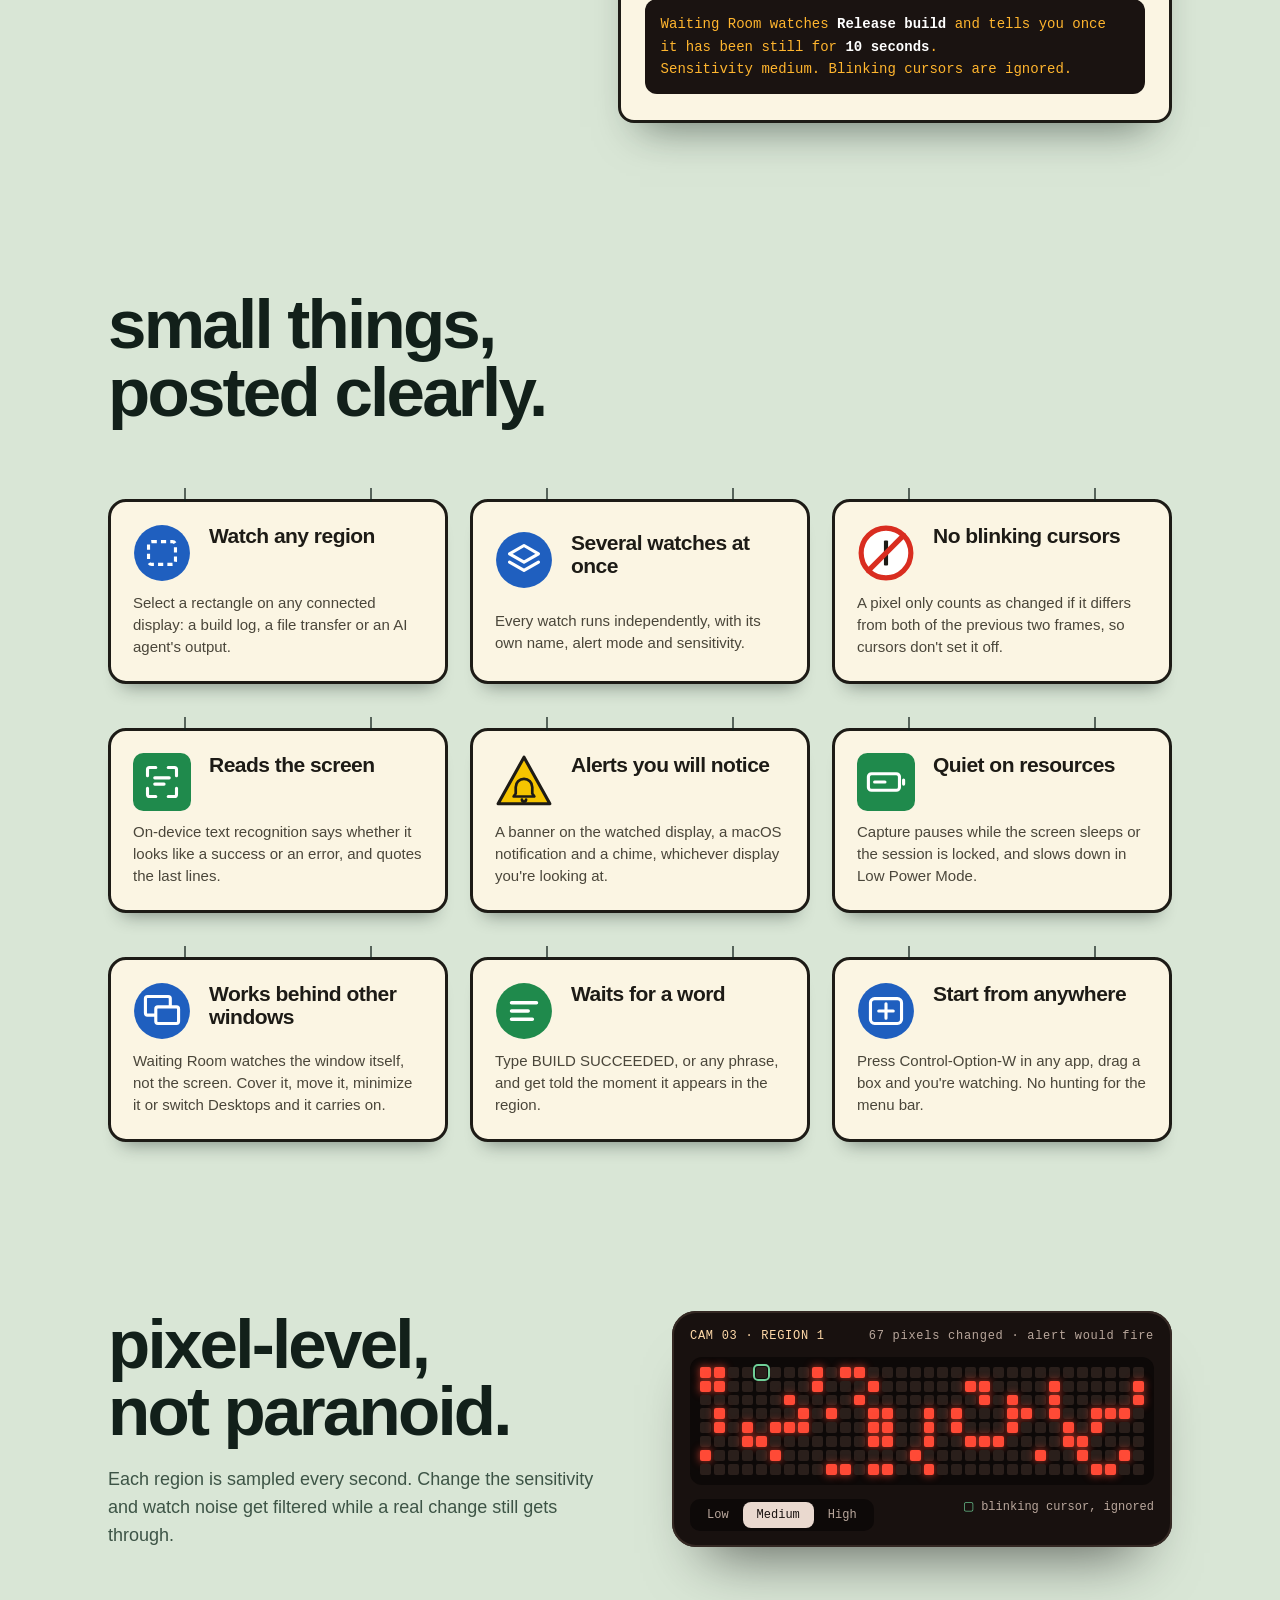
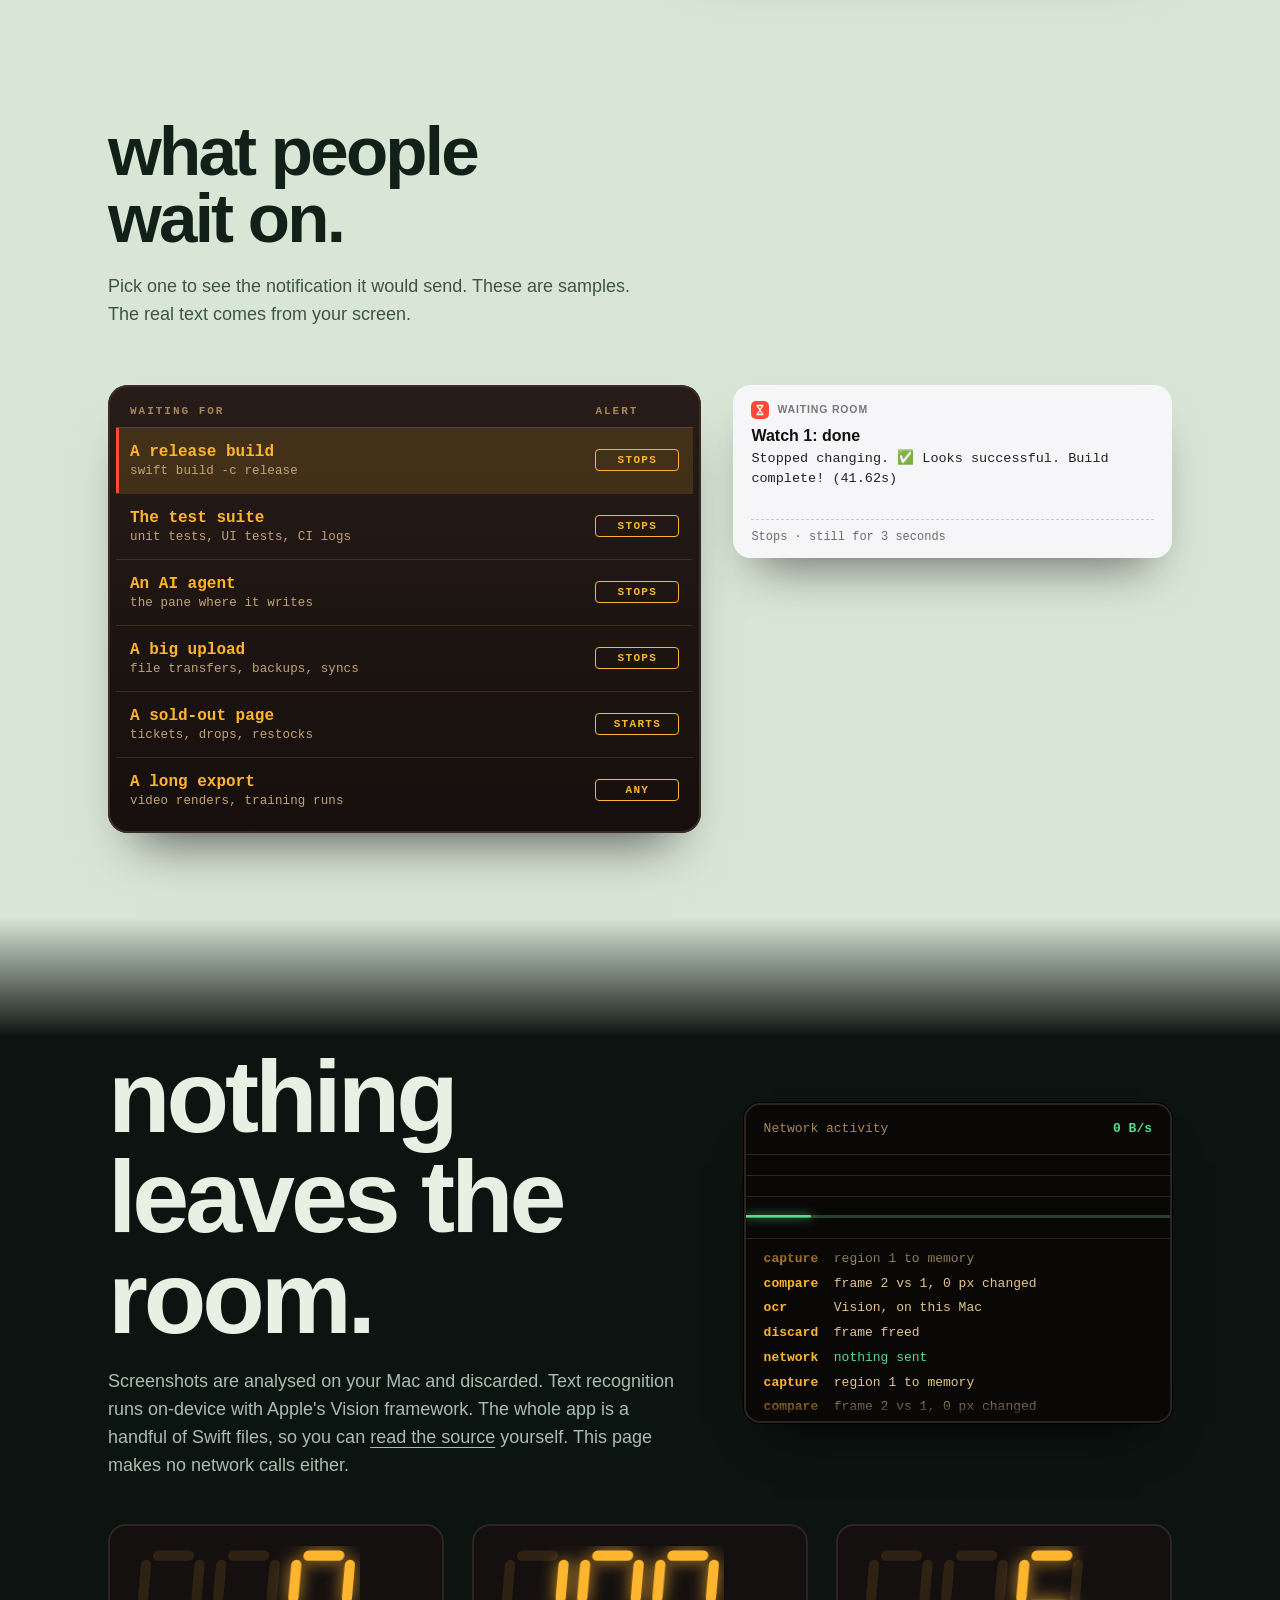
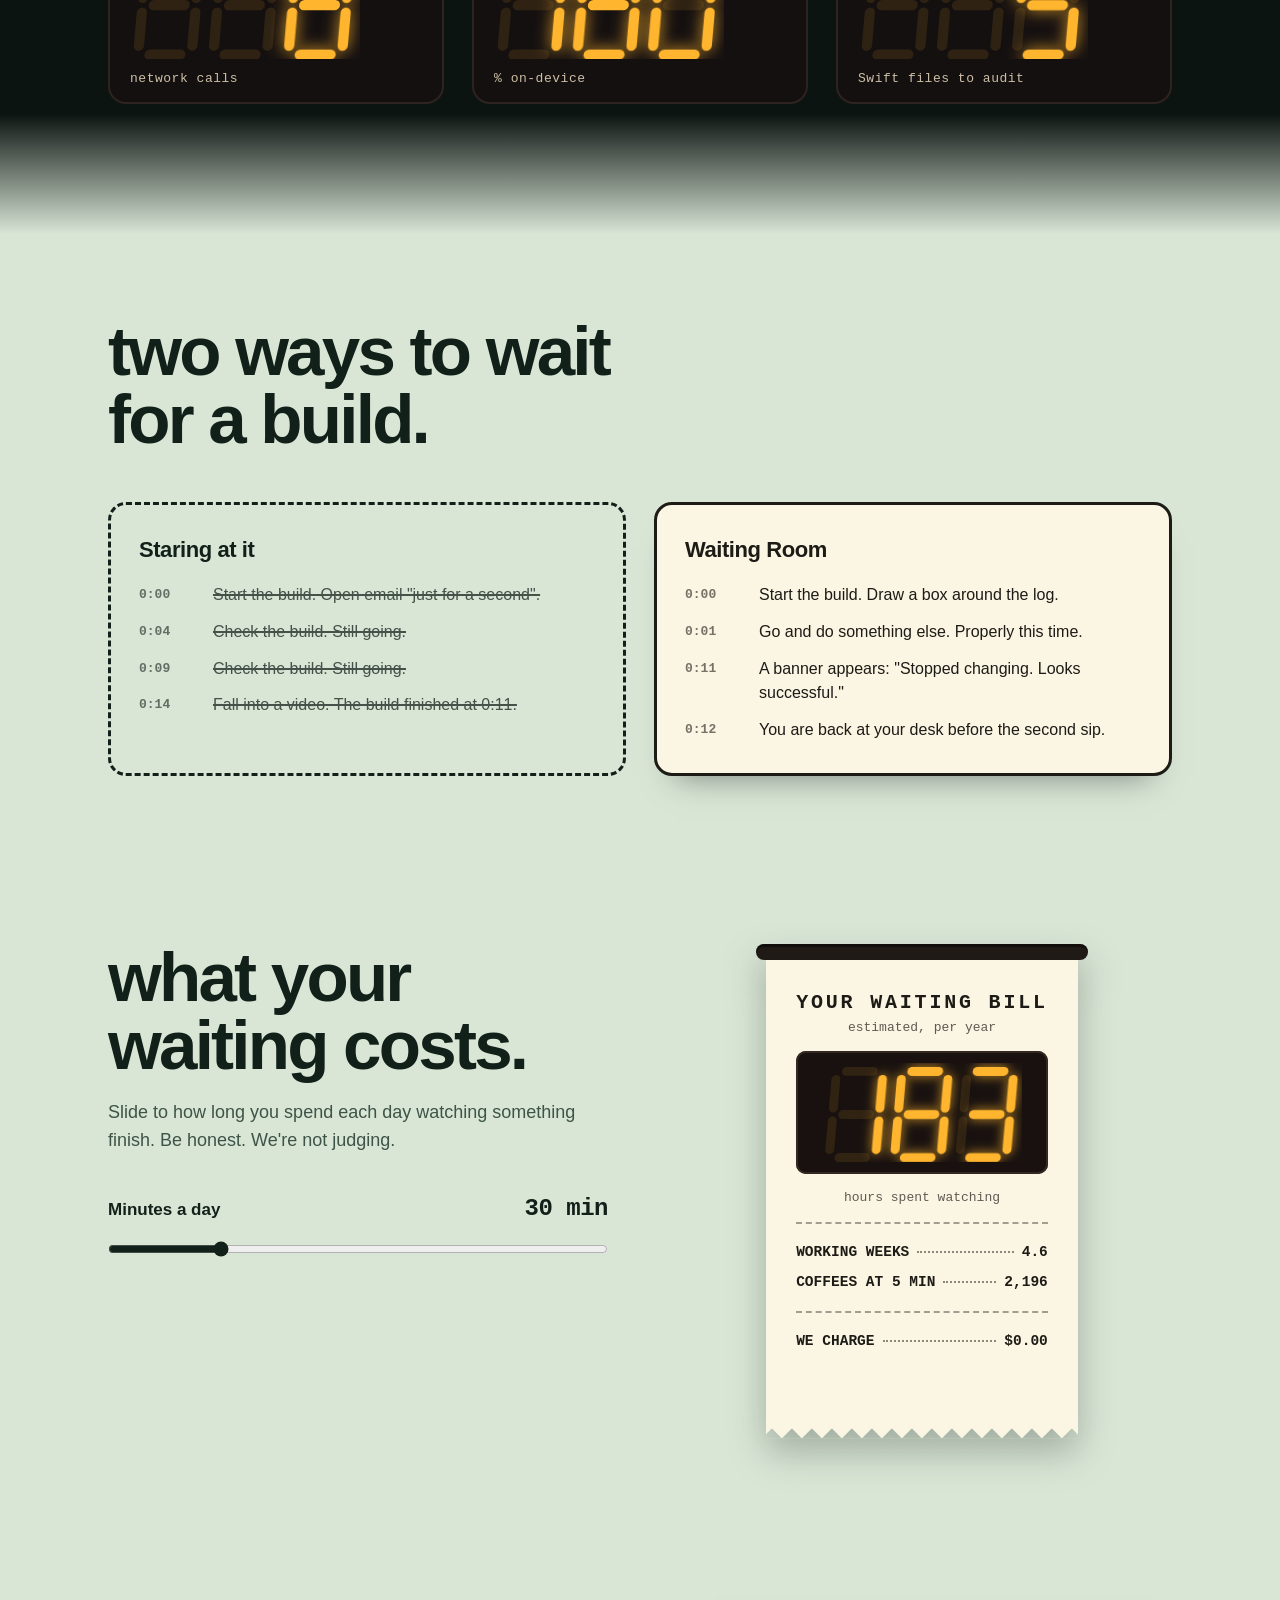
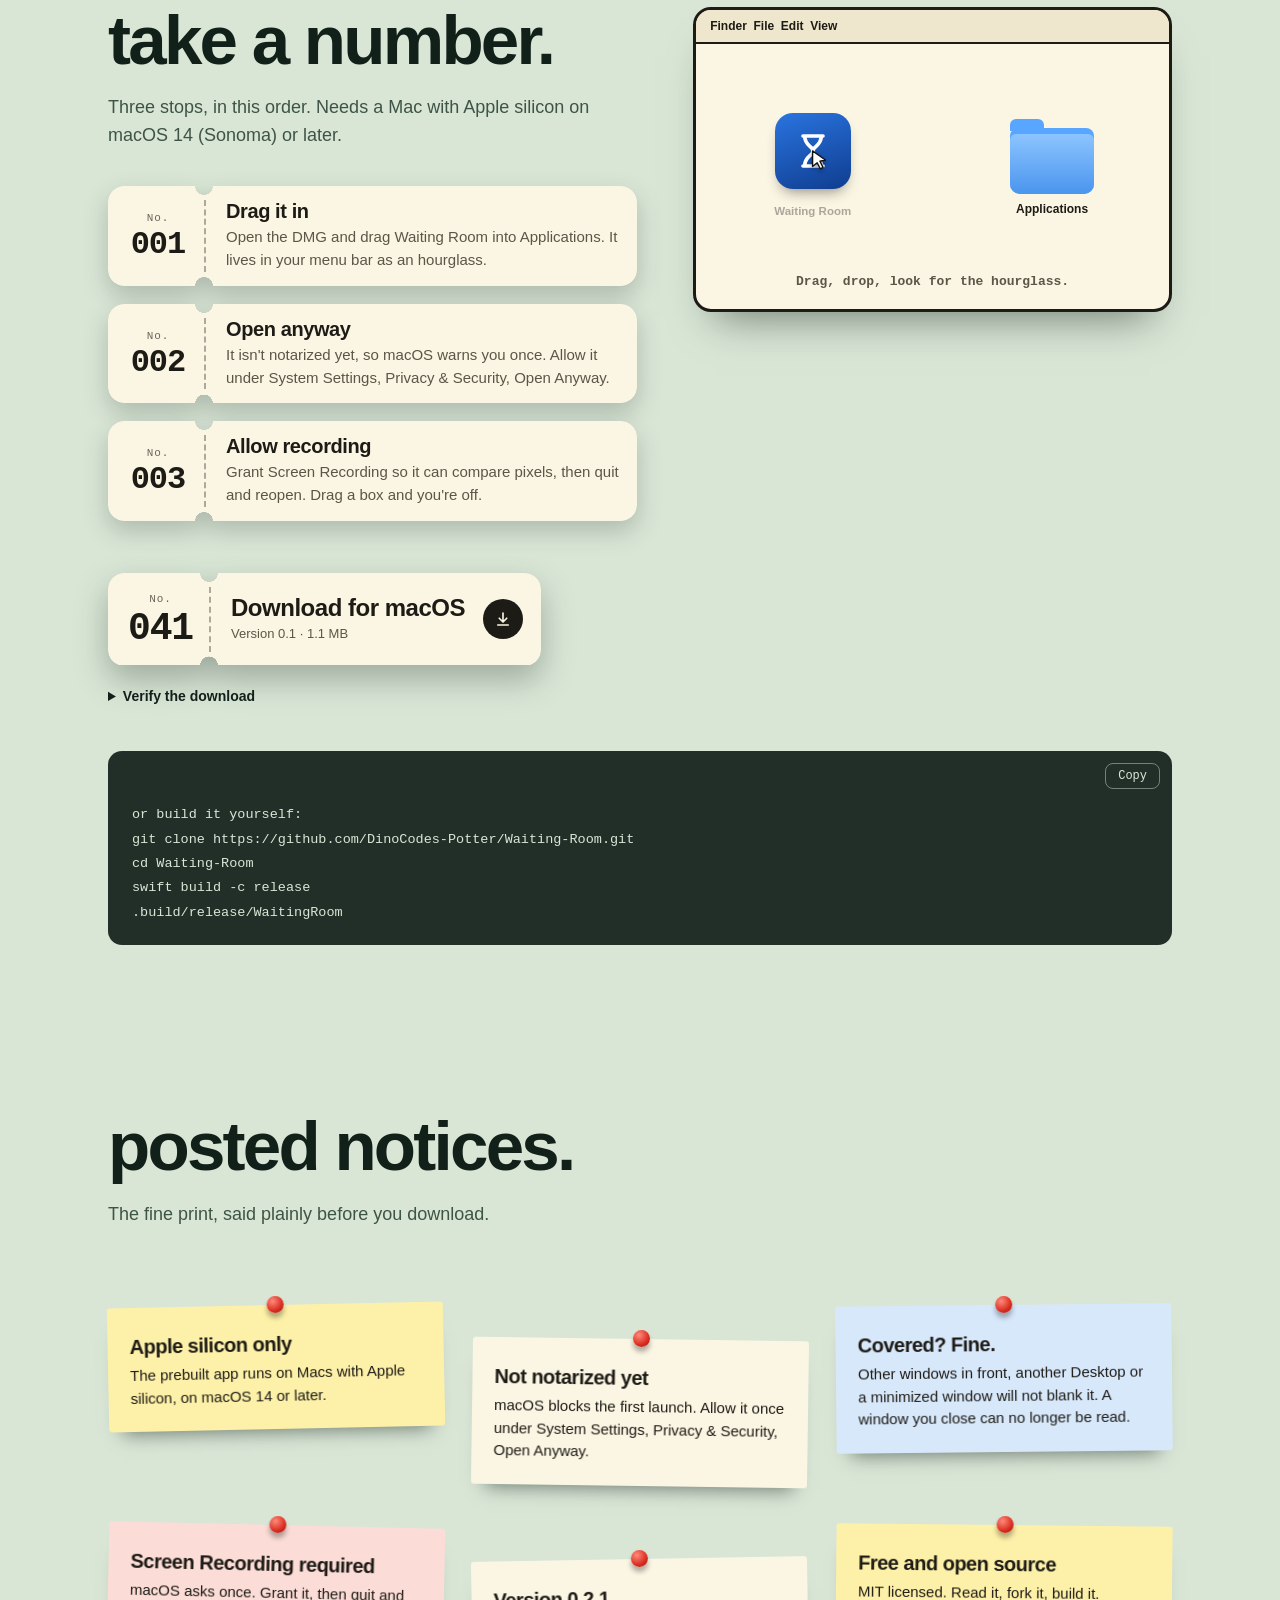
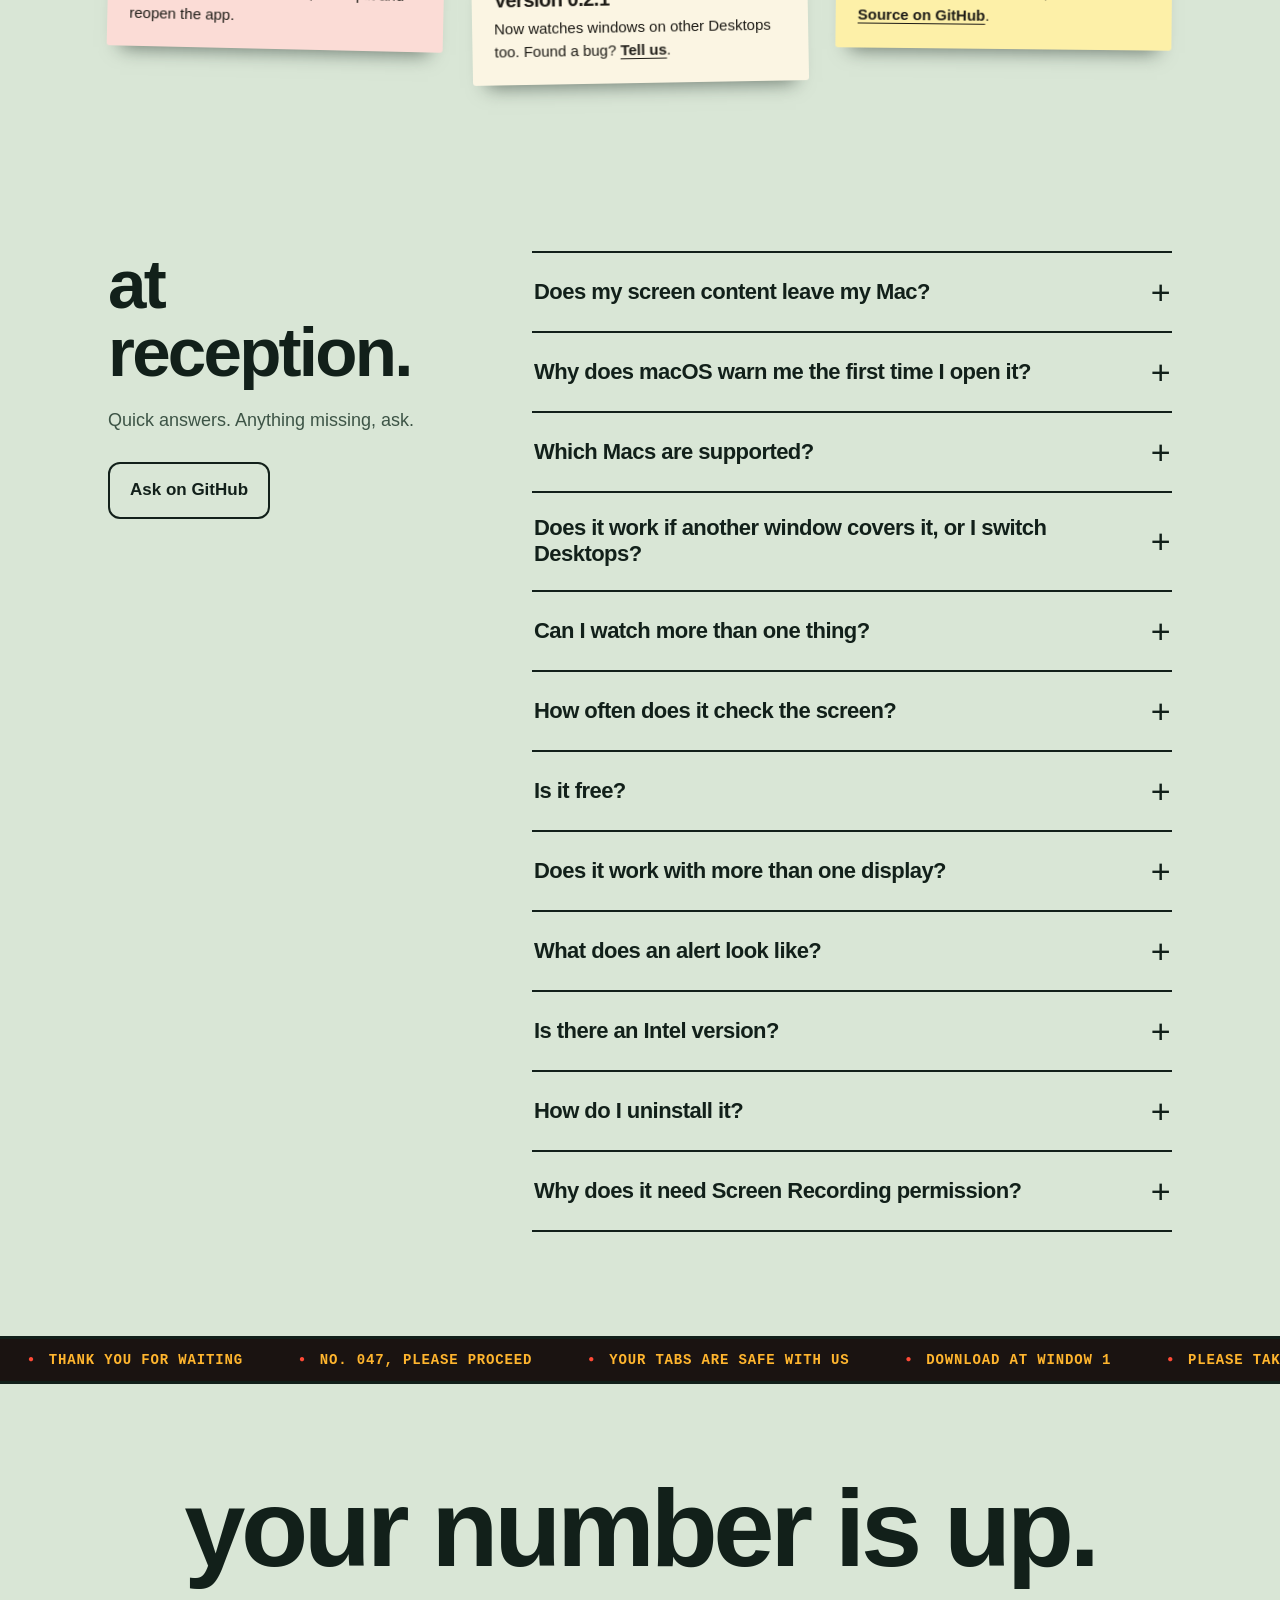
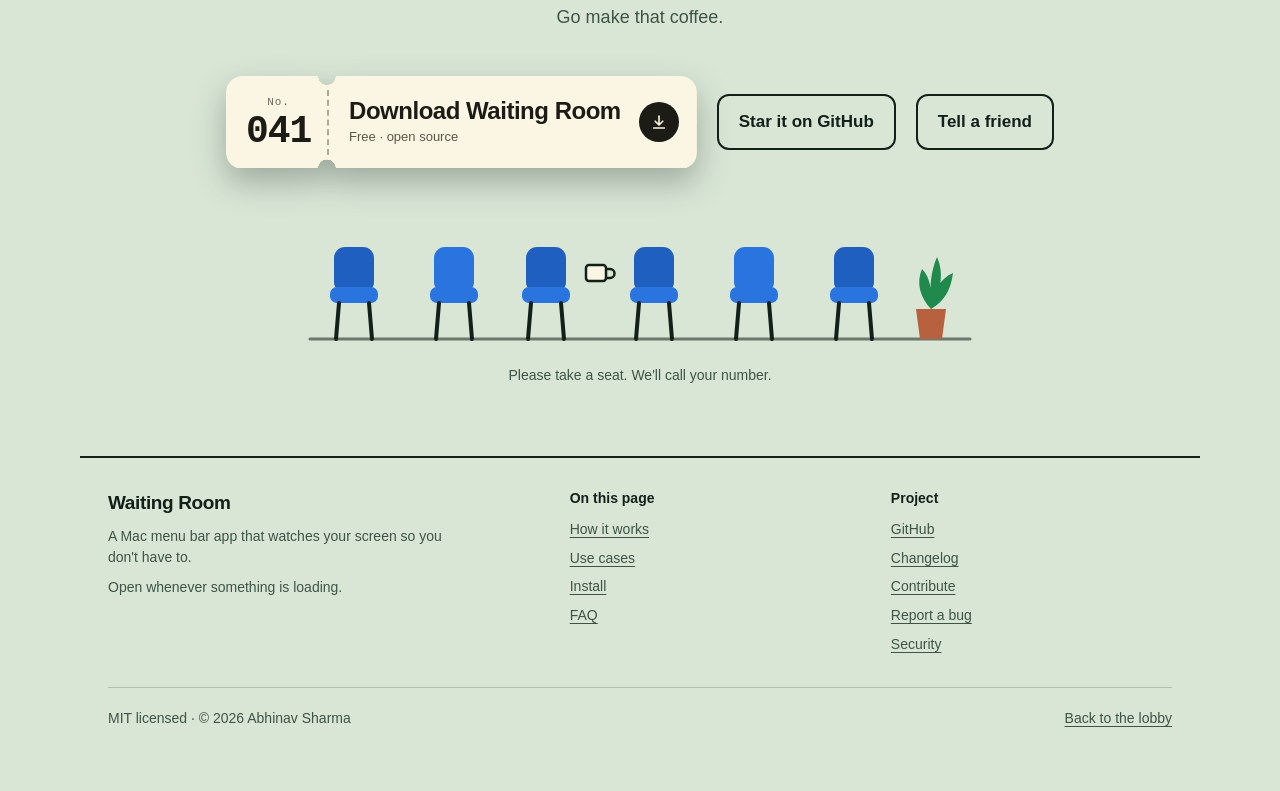
==== commit 186cc461: "Growth: demo GIF, Homebrew cask, README help-it-spread section, share button, structured data and si" ====
--- a/website/index.html
+++ b/website/index.html
@@ -16,7 +16,9 @@
 <meta property="og:image:alt" content="Waiting Room: go make a coffee, we'll watch the screen. A now-serving board and a Download for macOS ticket.">
 <meta name="twitter:card" content="summary_large_image">
 <meta name="twitter:image" content="https://dinocodes-potter.github.io/Waiting-Room/og.png">
+<link rel="canonical" href="https://dinocodes-potter.github.io/Waiting-Room/">
 <link rel="icon" href="favicon.svg" type="image/svg+xml">
+<script type="application/ld+json">{"@context":"https://schema.org","@type":"SoftwareApplication","name":"Waiting Room","applicationCategory":"UtilitiesApplication","operatingSystem":"macOS 14 or later","description":"A macOS menu bar app that watches a region of your screen, even behind other windows or on another Desktop, and tells you when it stops changing.","url":"https://dinocodes-potter.github.io/Waiting-Room/","downloadUrl":"https://github.com/DinoCodes-Potter/Waiting-Room/releases/latest","license":"https://opensource.org/licenses/MIT","offers":{"@type":"Offer","price":"0","priceCurrency":"USD"},"author":{"@type":"Person","name":"Abhinav Sharma"}}</script>
 <script>var d=document.documentElement,l;d.classList.add('js');try{l=localStorage.getItem('wr-lights')}catch(e){}if(!l)l=matchMedia('(prefers-color-scheme: dark)').matches?'off':'on';d.dataset.lights=l</script>
 <style>
 /* ------------------------------------------------------------------
@@ -992,7 +994,8 @@
           <span class="ticket__stub"><small>No.</small><b data-num>039</b></span>
           <span class="ticket__main"><span><strong>Download Waiting Room</strong><small>Free · open source</small></span><span class="ticket__go"><svg viewBox="0 0 24 24" aria-hidden="true"><path d="M12 4v11M7 11l5 5 5-5M5 20h14"/></svg></span></span>
         </a>
-        <a class="btn" href="https://github.com/DinoCodes-Potter/Waiting-Room" target="_blank" rel="noopener">View on GitHub</a>
+        <a class="btn" href="https://github.com/DinoCodes-Potter/Waiting-Room" target="_blank" rel="noopener">Star it on GitHub</a>
+        <button class="btn" type="button" id="share">Tell a friend</button>
       </div>
       <svg class="bench" viewBox="0 0 660 130" role="img" aria-label="A row of waiting room chairs with a cup of coffee on one seat">
         <path d="M0 122h660" stroke="#12201a" stroke-width="3" stroke-linecap="round" opacity=".55"/>
@@ -1274,6 +1277,11 @@
 document.querySelectorAll('[data-ver]').forEach(function(e){e.textContent=m.version});
 document.querySelectorAll('[data-size]').forEach(function(e){e.textContent=(m.bytes/1048576).toFixed(1)+' MB'});
 var h=document.getElementById('sha');if(h)h.textContent=m.sha256}).catch(function(){})})();
+
+(function(){var b=document.getElementById('share');if(!b)return;var url='https://dinocodes-potter.github.io/Waiting-Room/',txt='Waiting Room: a Mac menu bar app that watches part of your screen and tells you when it stops changing.';
+function done(m){var o=b.textContent;b.textContent=m;setTimeout(function(){b.textContent=o},2200)}
+b.addEventListener('click',function(){if(navigator.share){navigator.share({title:'Waiting Room',text:txt,url:url}).catch(function(){})}
+else if(navigator.clipboard){navigator.clipboard.writeText(url).then(function(){done('Link copied')},function(){done('Copy: '+url)})}else done('Copy: '+url)})})();
 </script>
 </body>
 </html>
